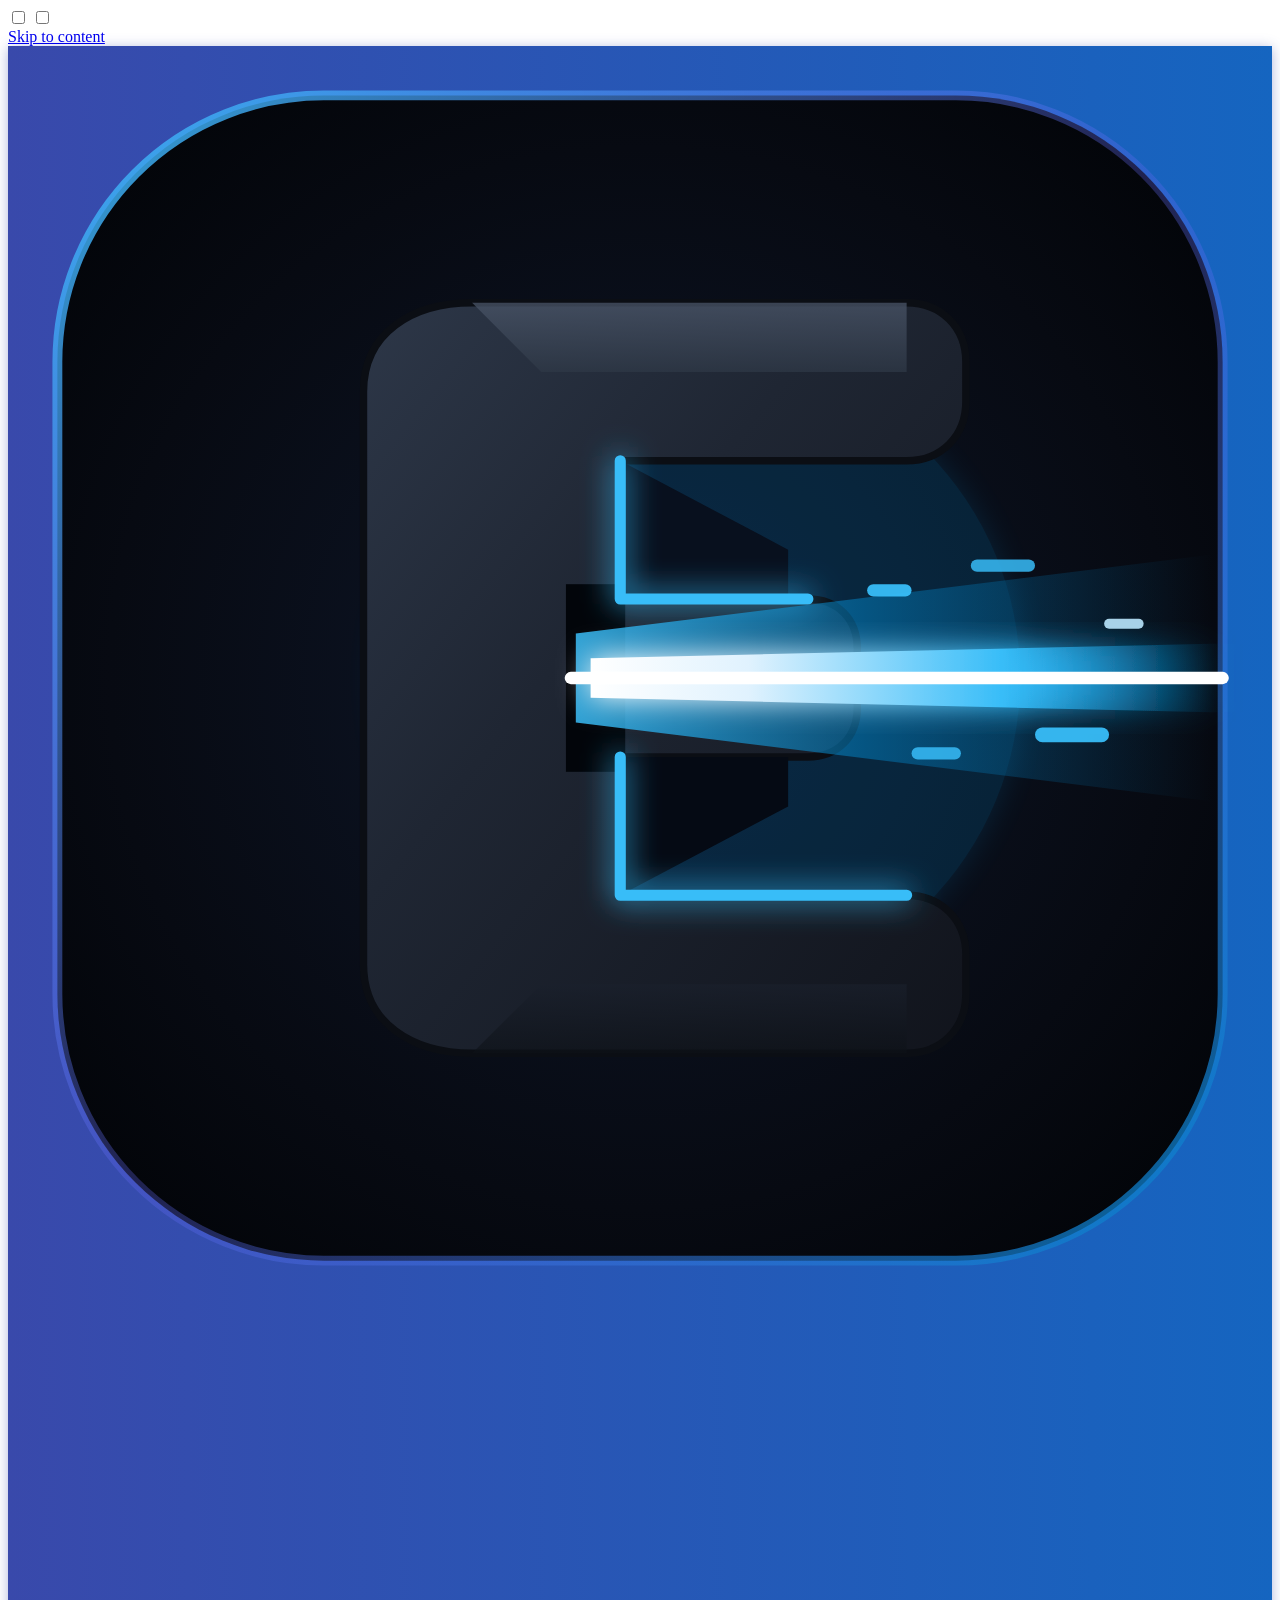
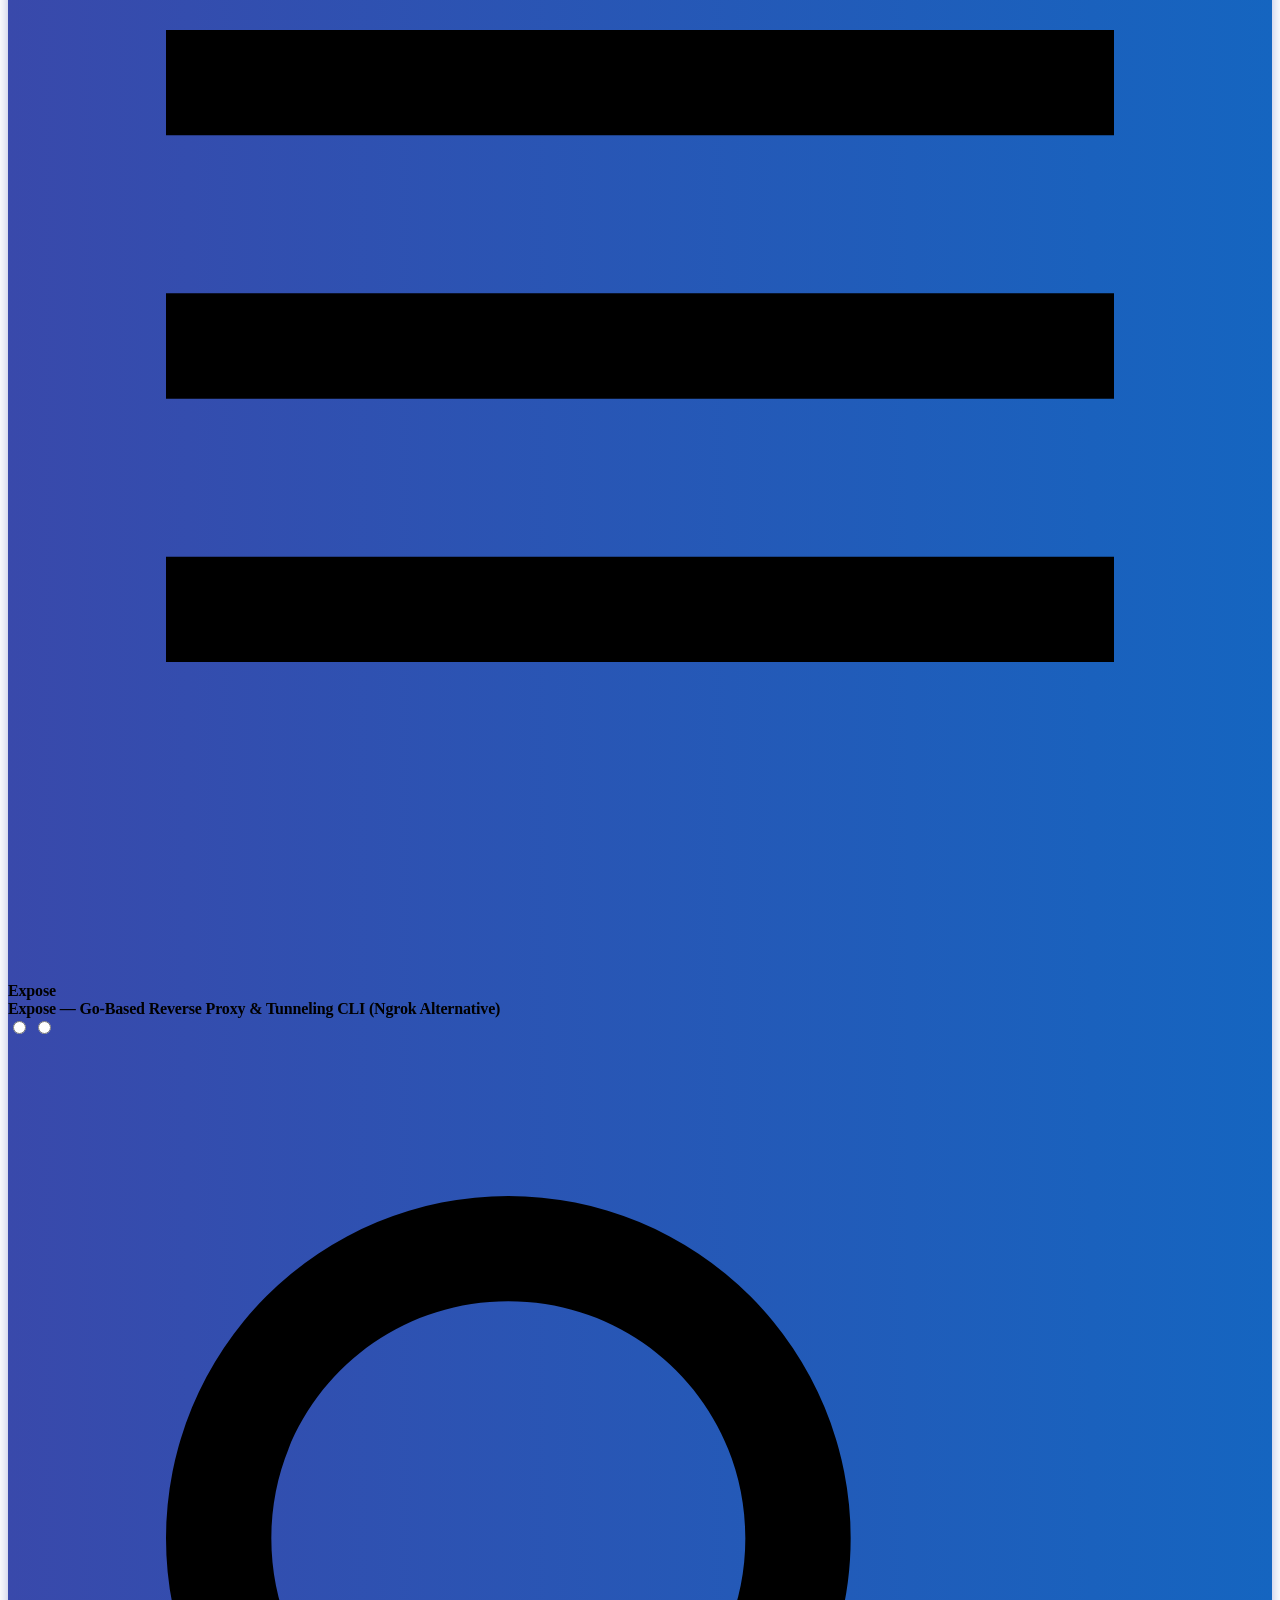
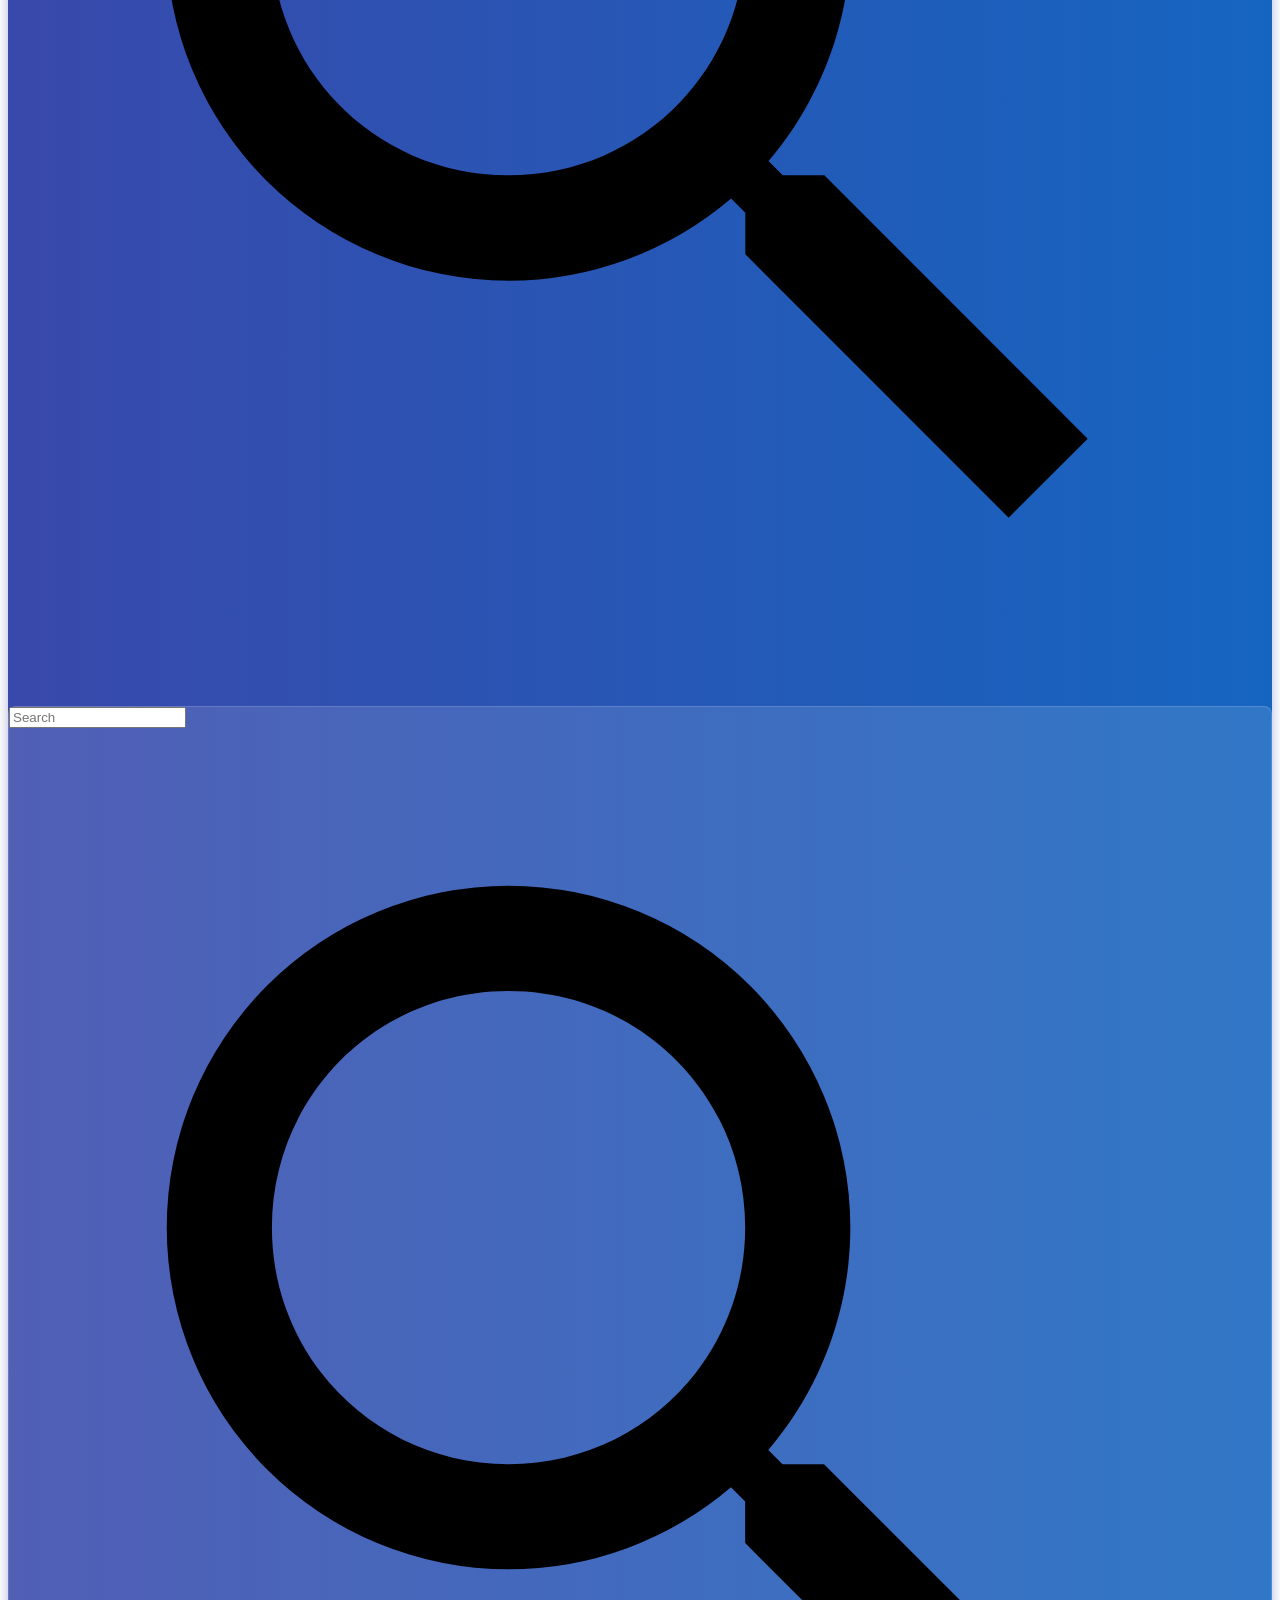
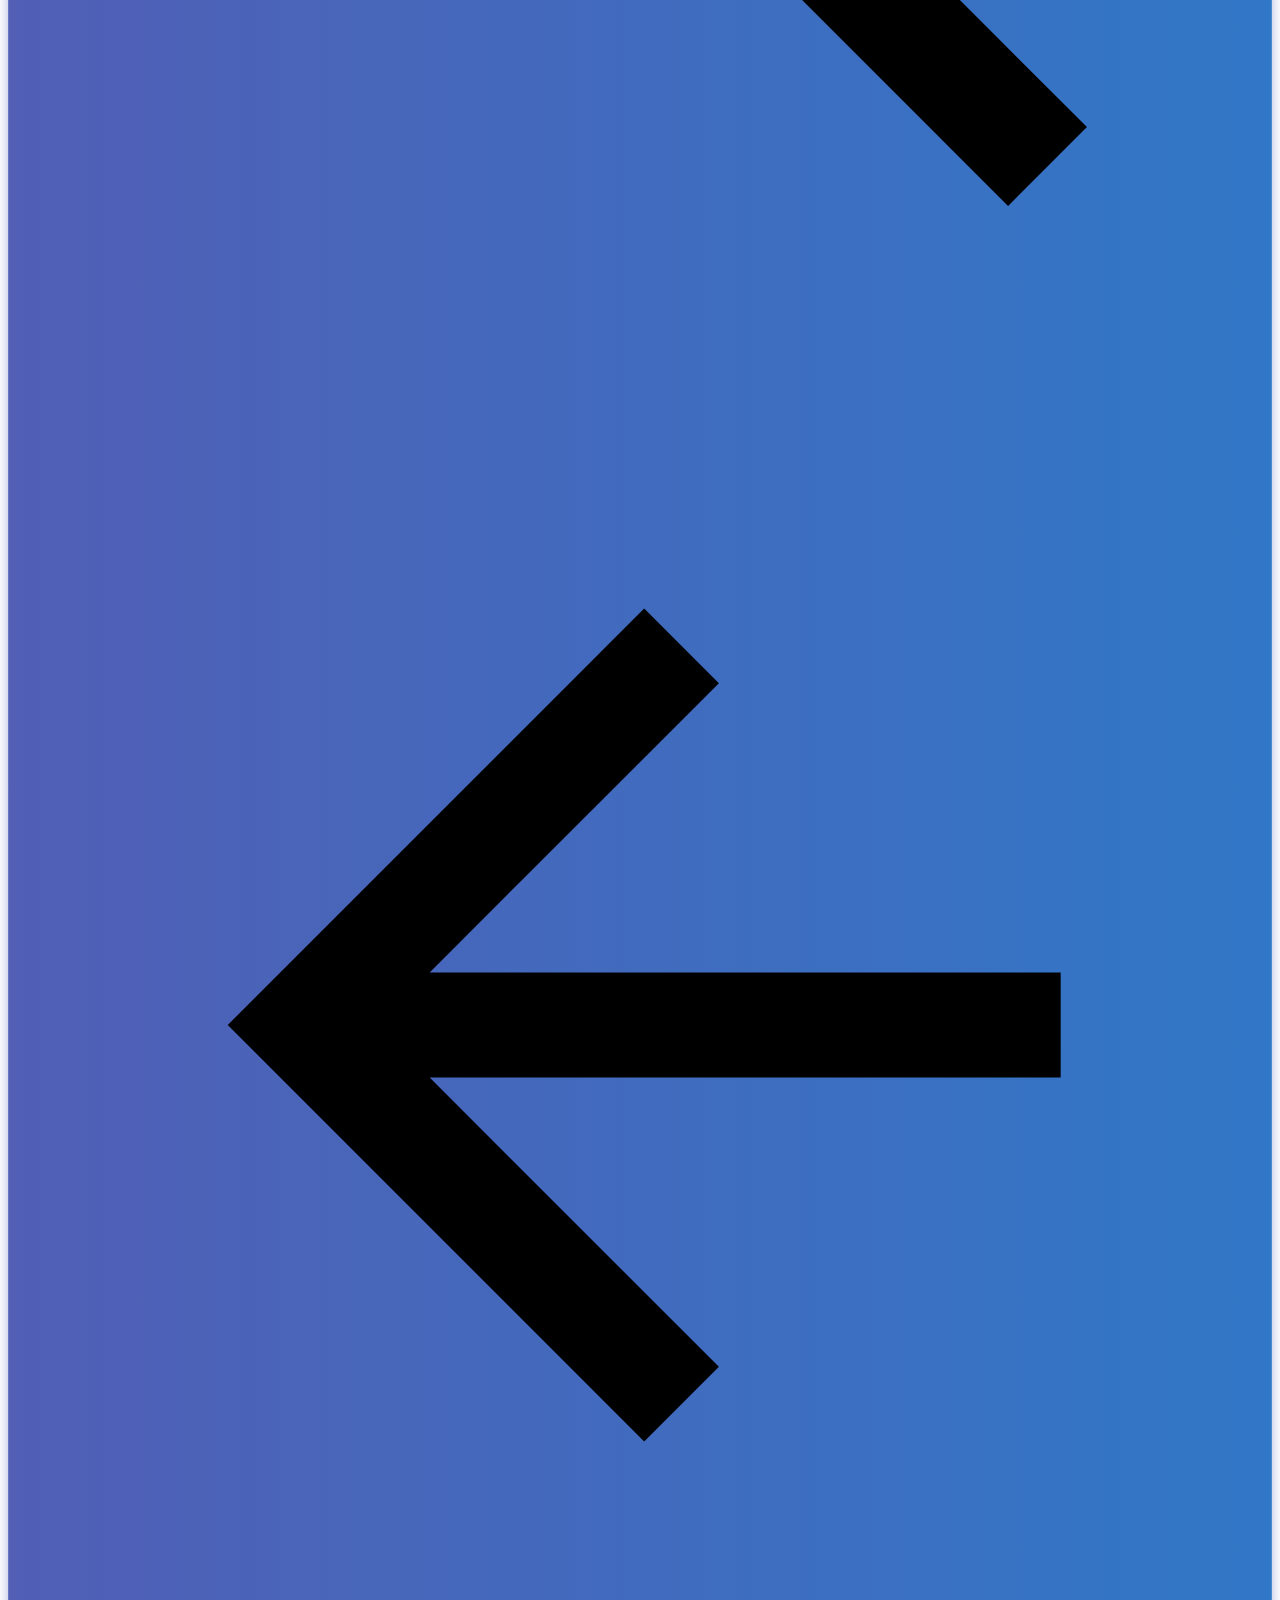
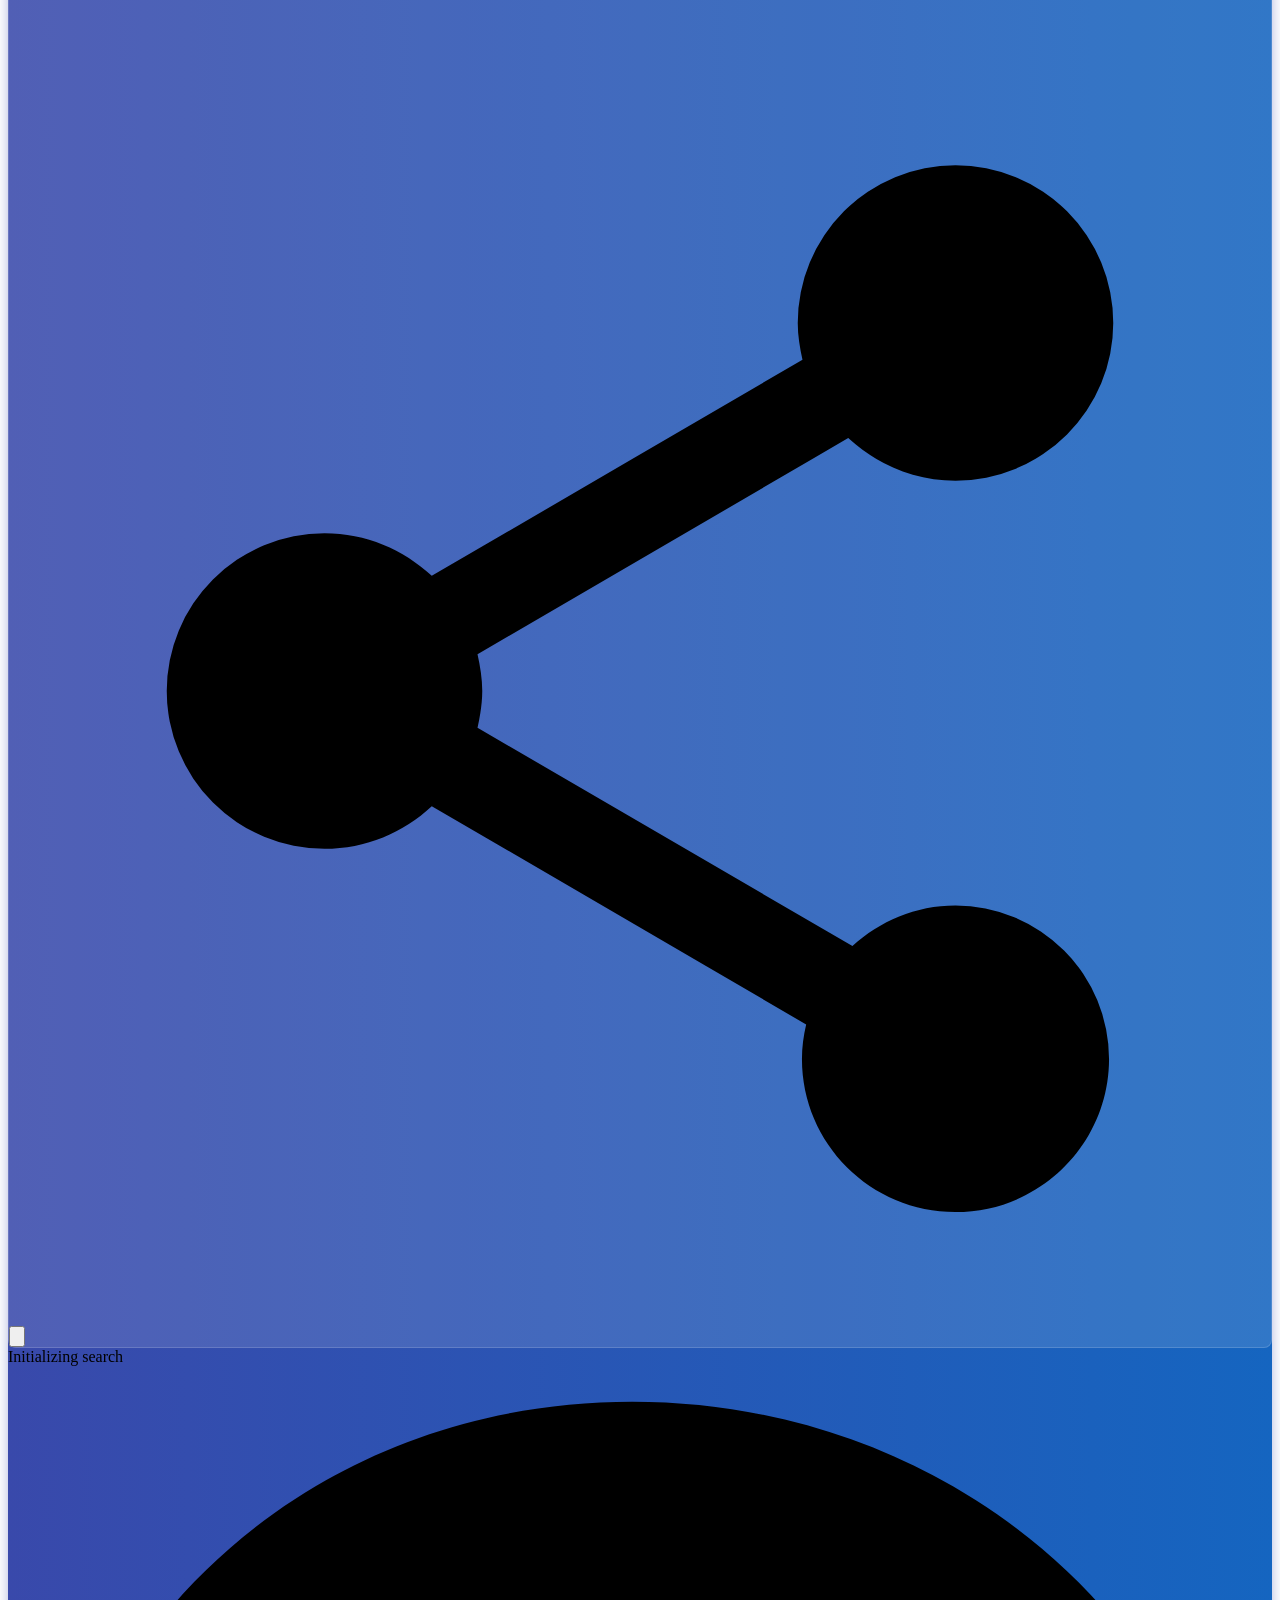
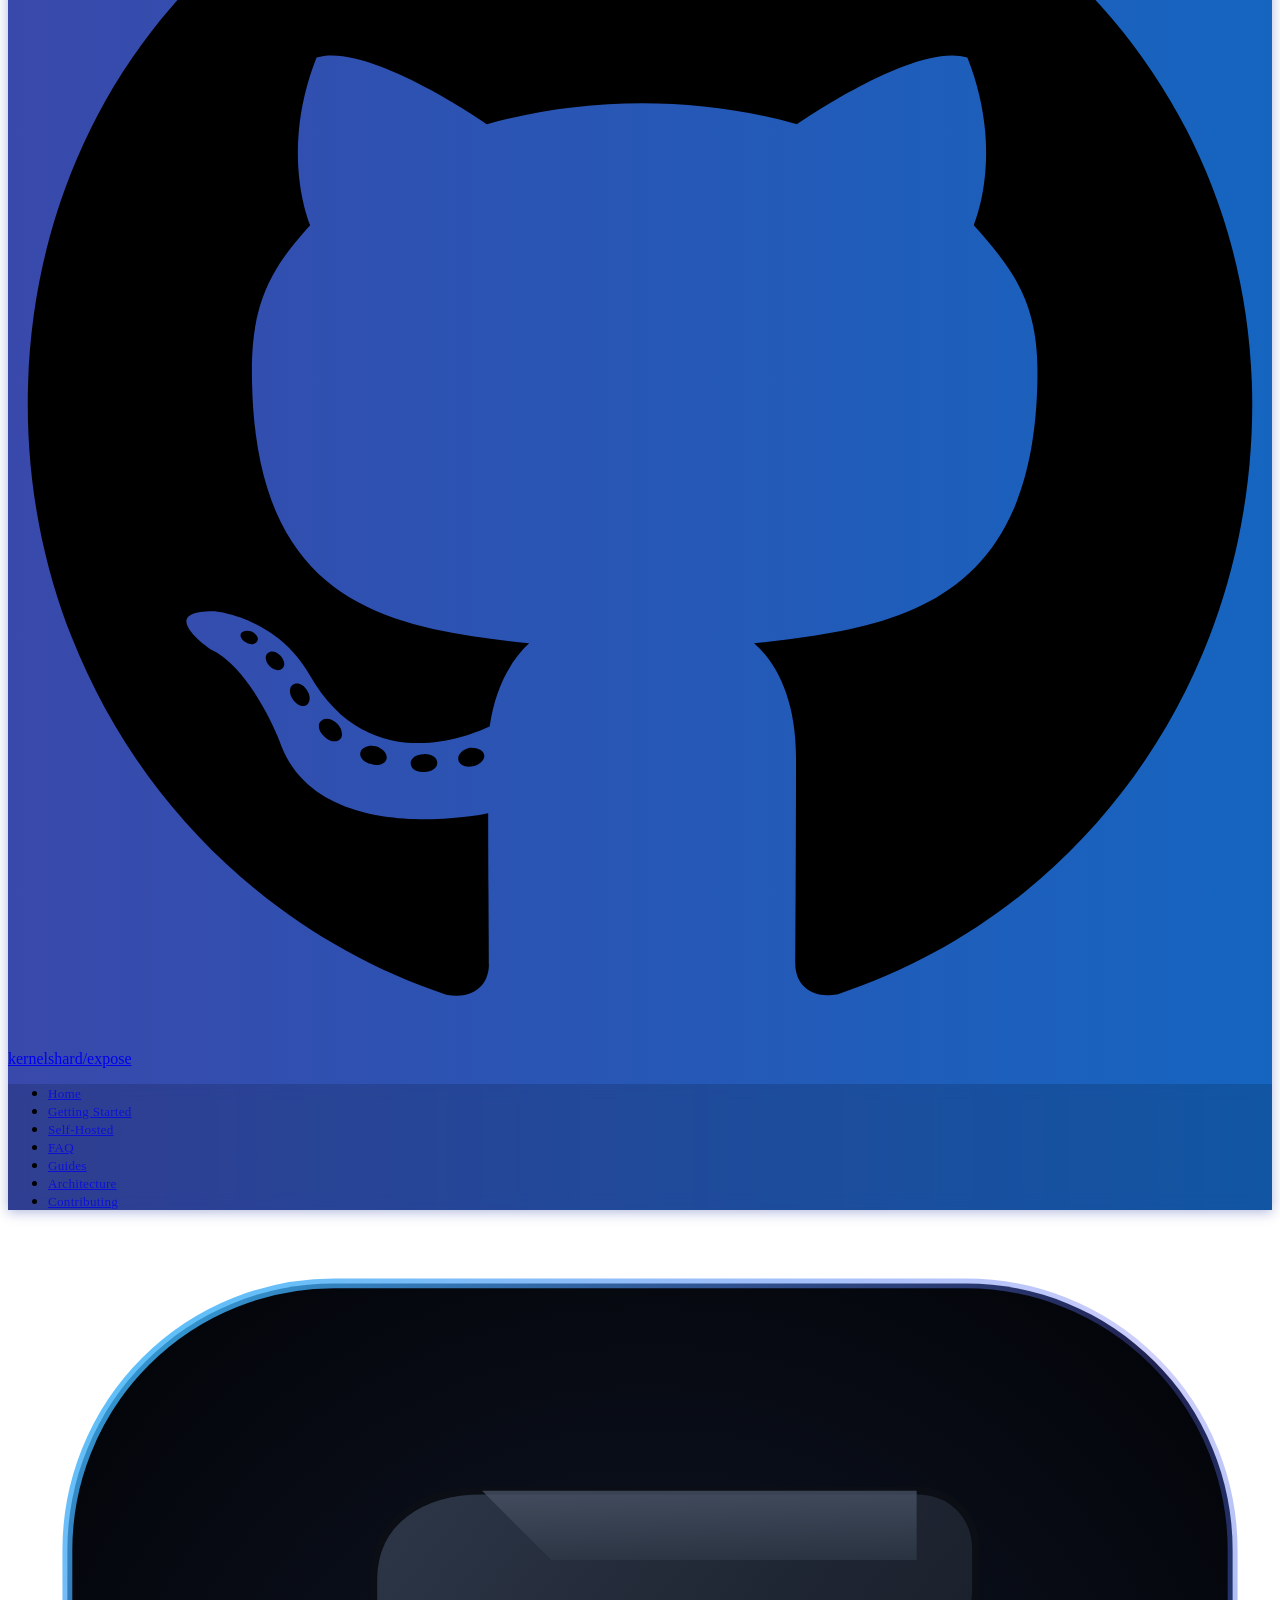
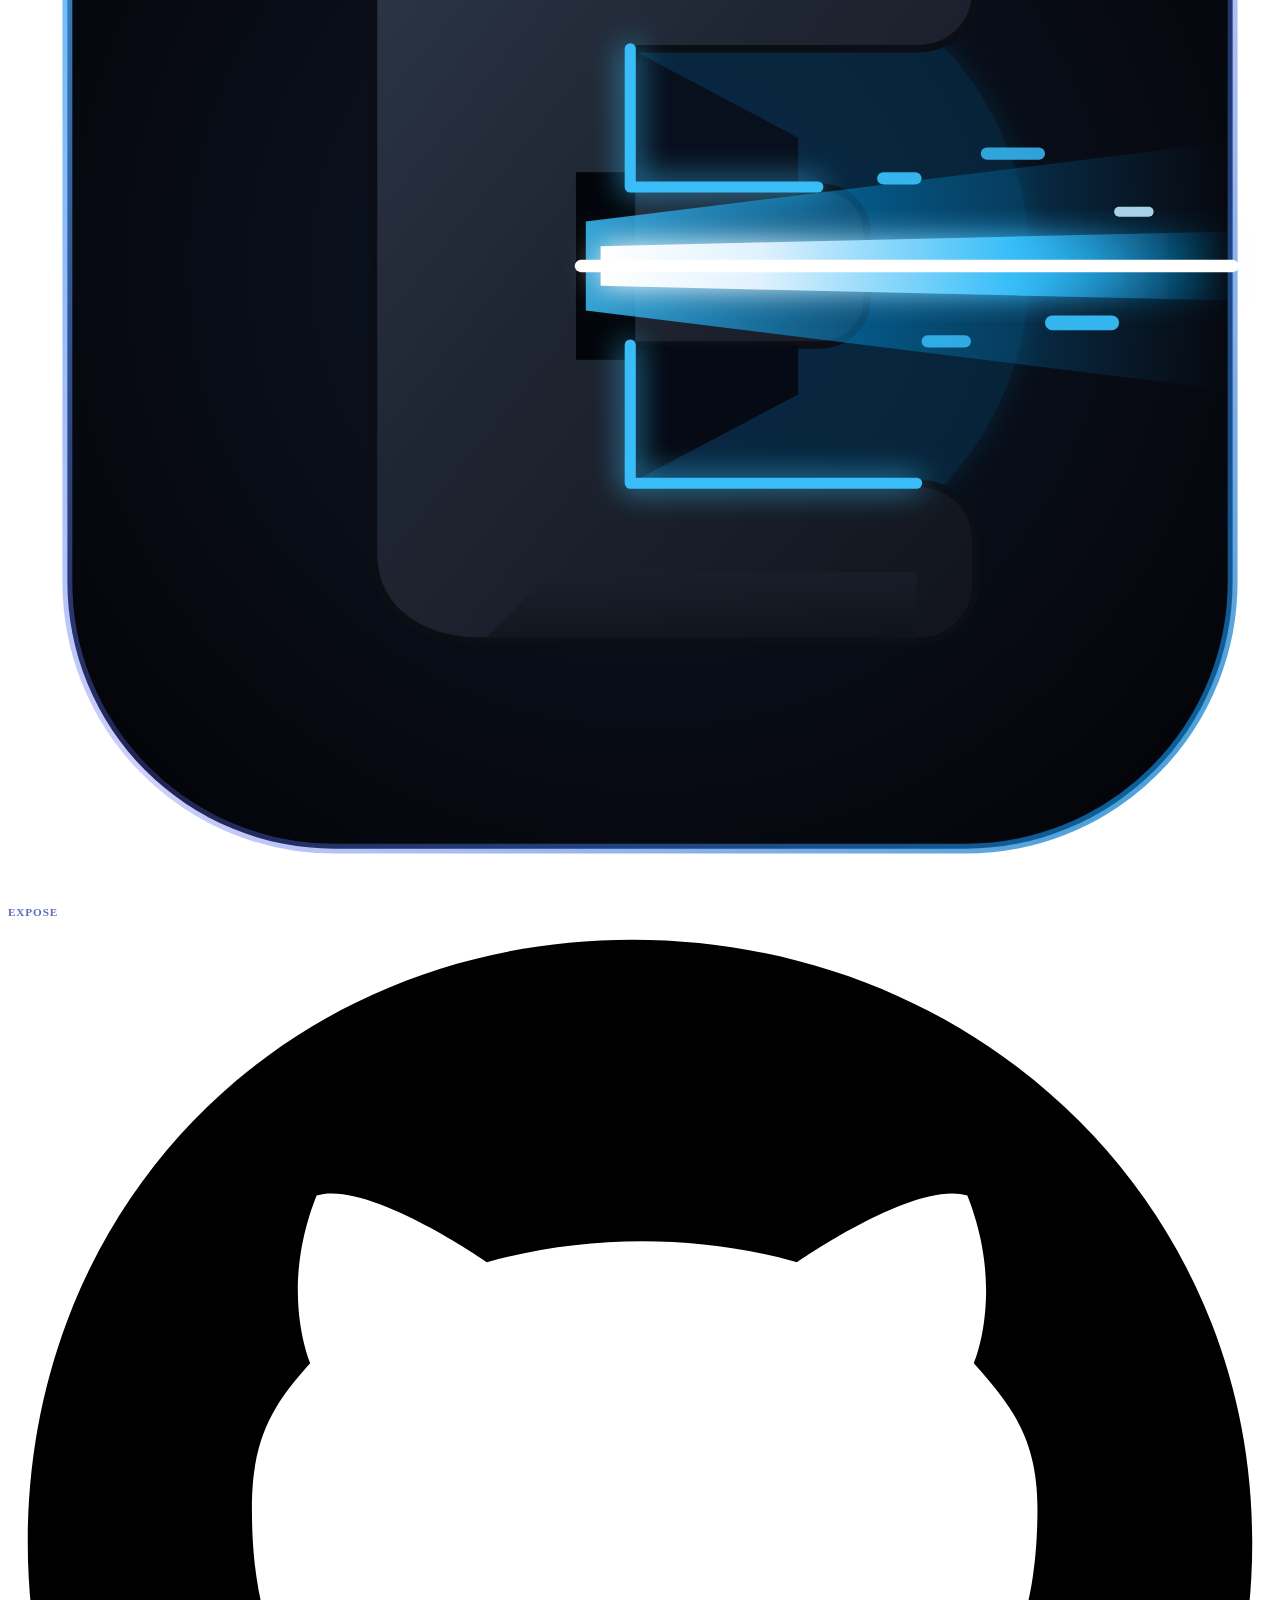
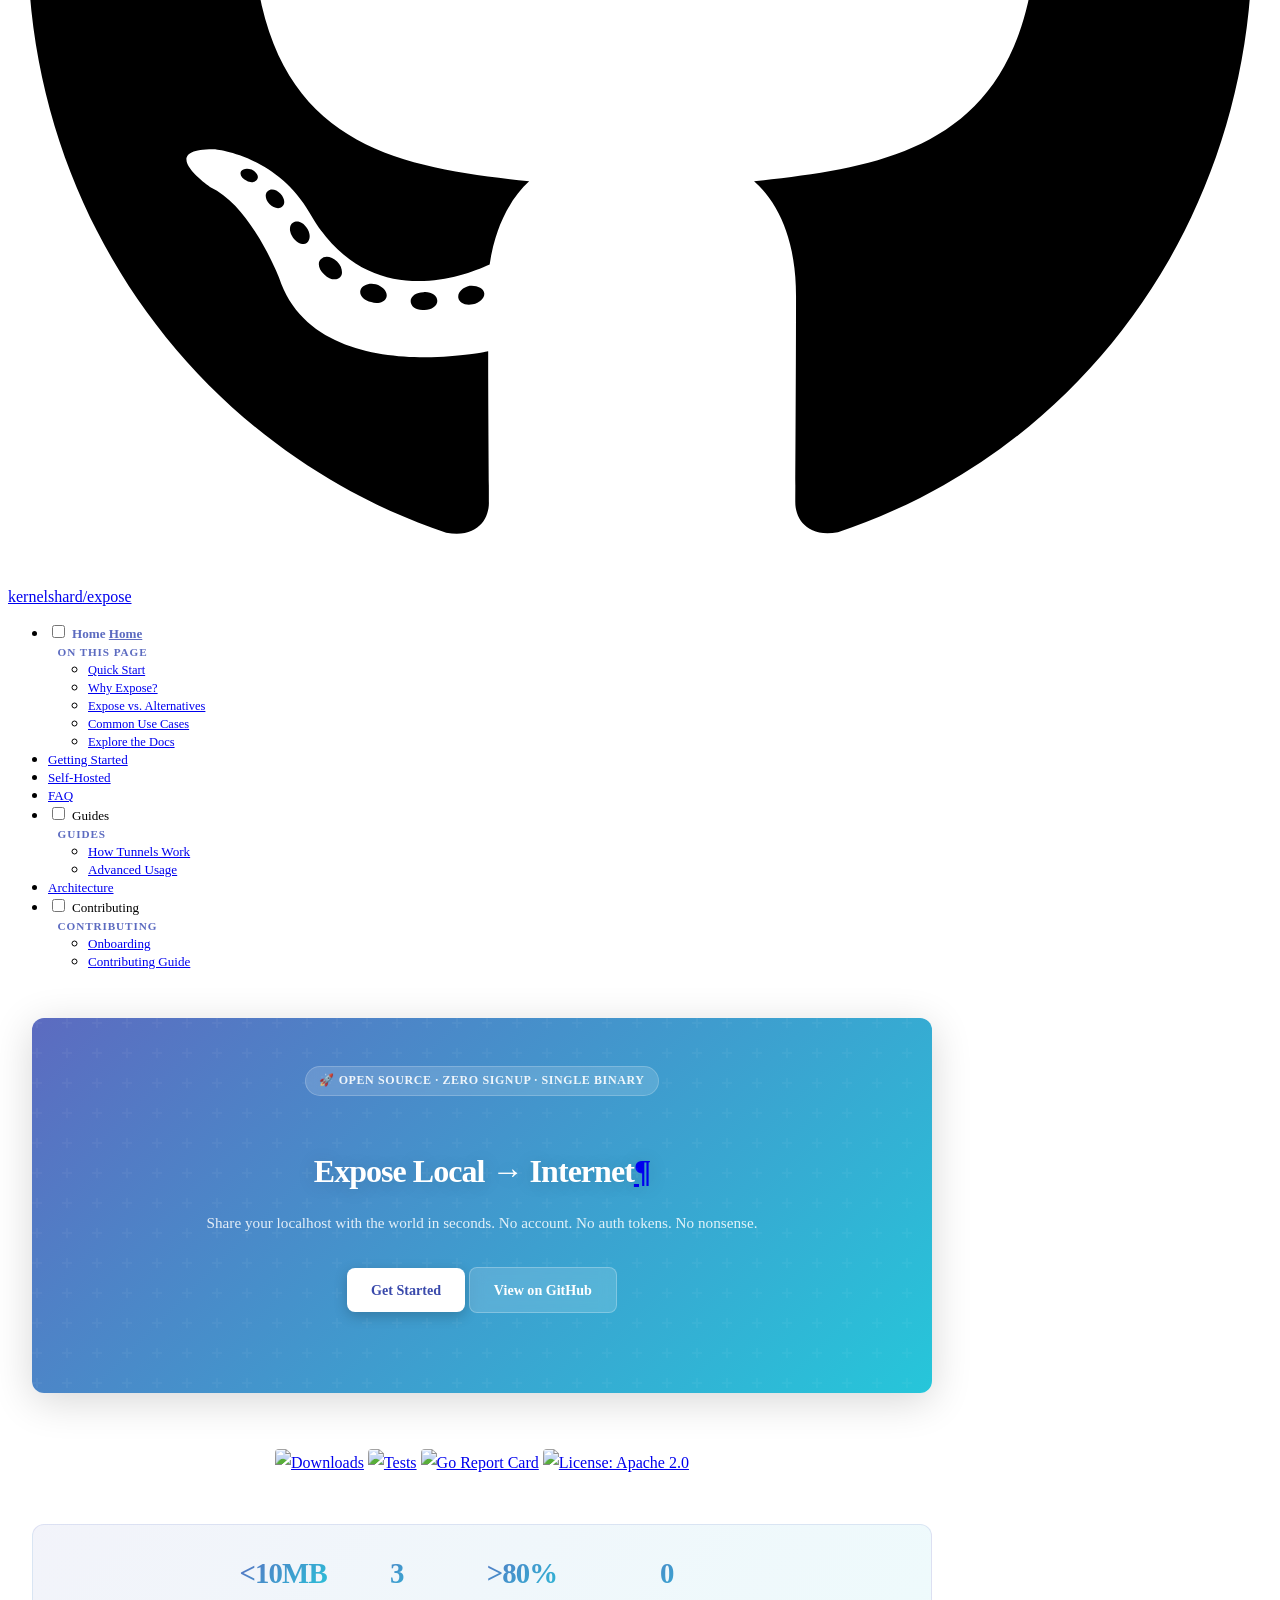
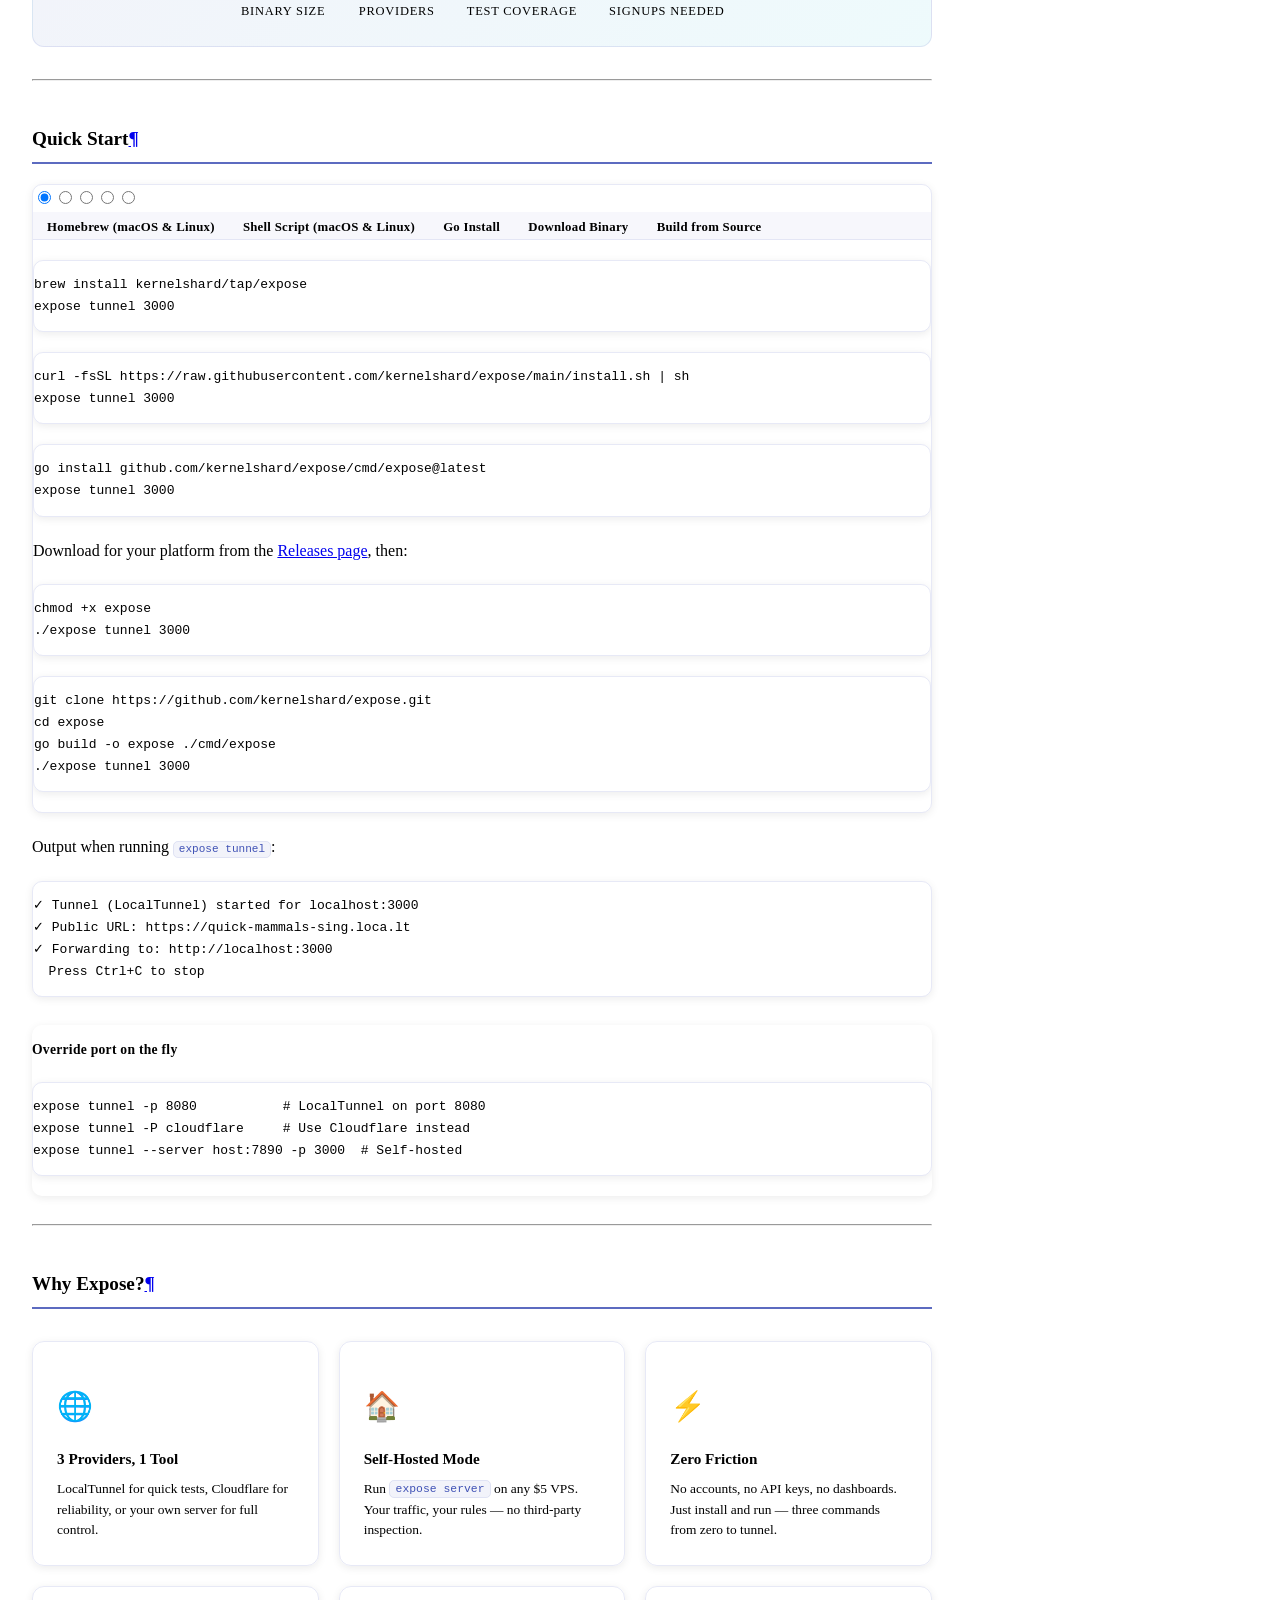
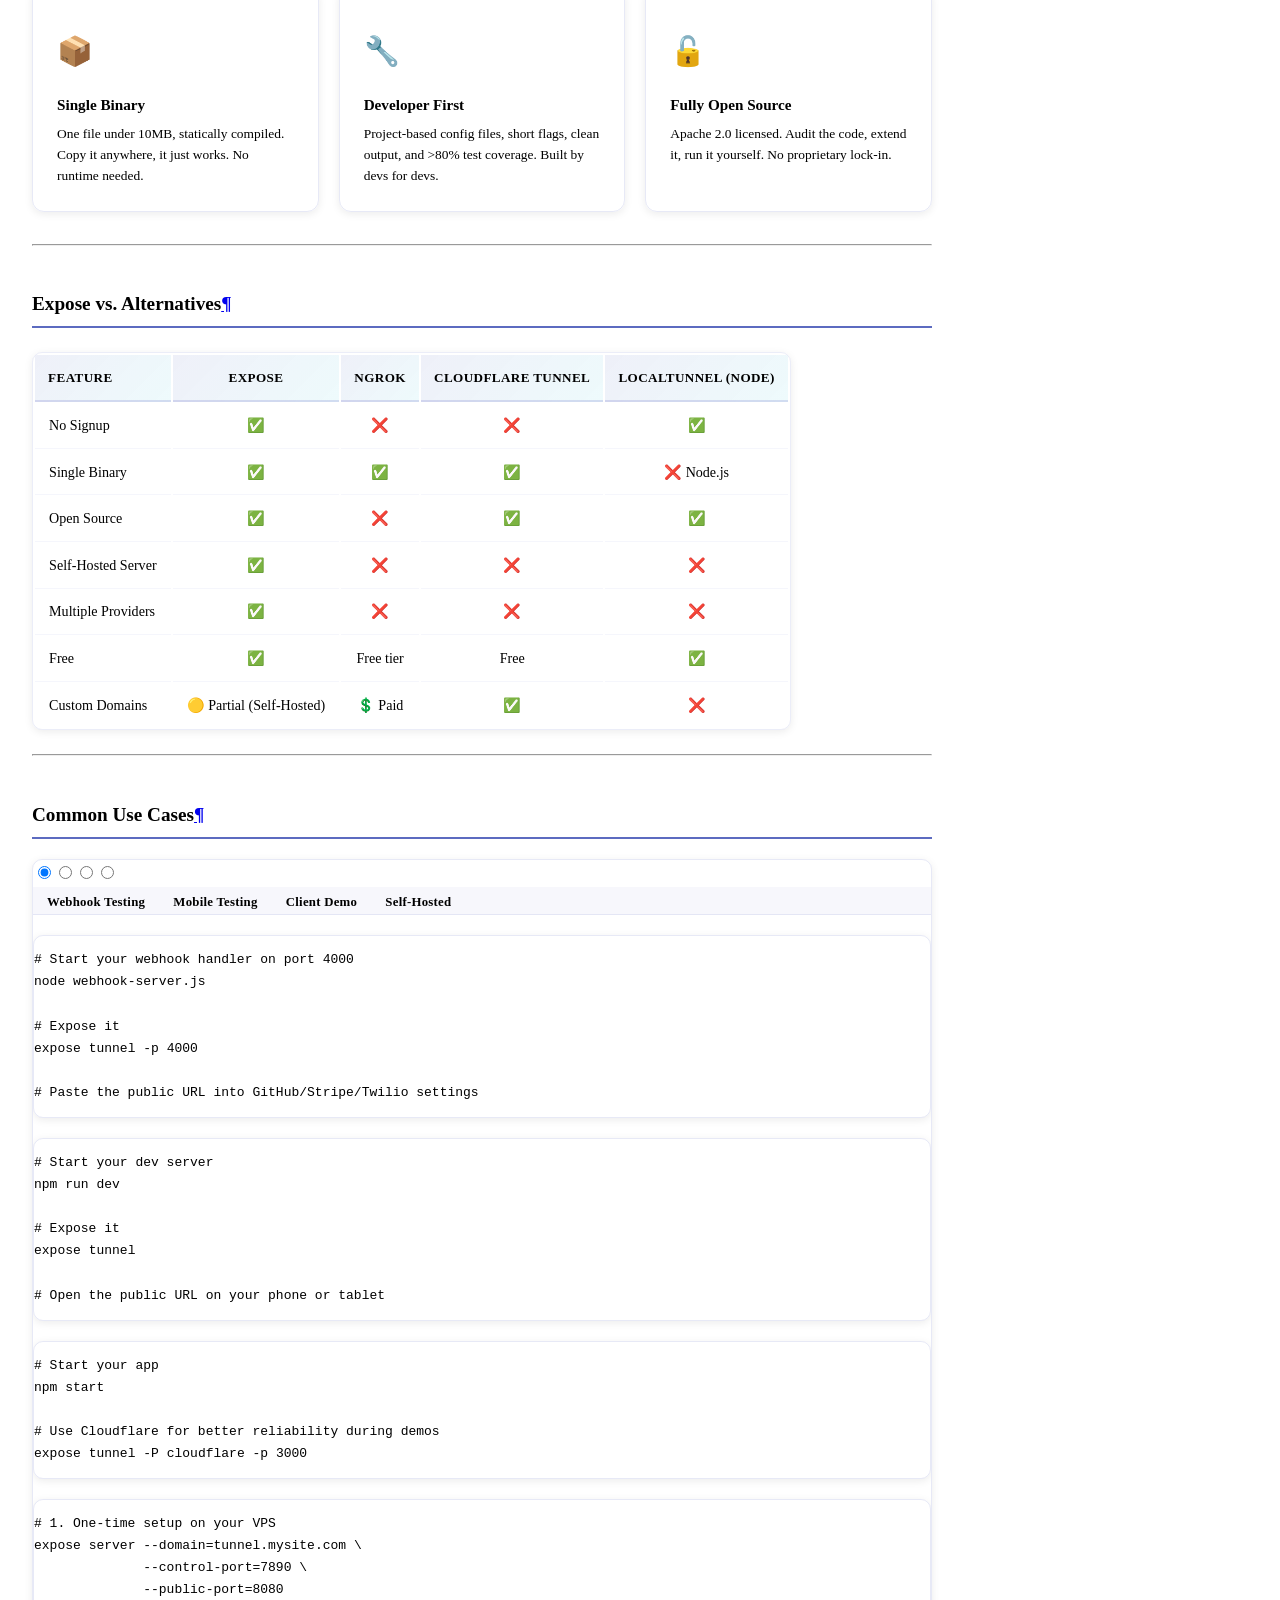
==== index.html @ 83a6ec1a "Deployed d5decb7 with MkDocs version: 1.6.1" ====
<!doctype html>
<html lang="en" class="no-js">
  <head>
    
      <meta charset="utf-8">
      <meta name="viewport" content="width=device-width,initial-scale=1">
      
        <meta name="description" content="The open-source, single-binary Go (Golang) alternative to ngrok. Expose local ports via LocalTunnel, Cloudflare, or a self-hosted server — zero signup, no rate limits.">
      
      
        <meta name="author" content="kernelshard">
      
      
        <link rel="canonical" href="https://kernelshard.github.io/expose/index.html">
      
      
      
        <link rel="next" href="GETTING_STARTED.html">
      
      
        
      
      
      <link rel="icon" href="assets/images/favicon.png">
      <meta name="generator" content="mkdocs-1.6.1, mkdocs-material-9.7.7">
    
    
      
        <title>Expose — Go-Based Reverse Proxy & Tunneling CLI (Ngrok Alternative) - Expose</title>
      
    
    
      <link rel="stylesheet" href="assets/stylesheets/main.ec1eaa64.min.css">
      
        
        <link rel="stylesheet" href="assets/stylesheets/palette.ab4e12ef.min.css">
      
      


    
    
      
    
    
      
        
        
        <link rel="preconnect" href="https://fonts.gstatic.com" crossorigin>
        <link rel="stylesheet" href="https://fonts.googleapis.com/css?family=Inter:300,300i,400,400i,700,700i%7CJetBrains+Mono:400,400i,700,700i&display=fallback">
        <style>:root{--md-text-font:"Inter";--md-code-font:"JetBrains Mono"}</style>
      
    
    
      <link rel="stylesheet" href="stylesheets/custom.css">
    
    <script>__md_scope=new URL(".",location),__md_hash=e=>[...e].reduce(((e,_)=>(e<<5)-e+_.charCodeAt(0)),0),__md_get=(e,_=localStorage,t=__md_scope)=>JSON.parse(_.getItem(t.pathname+"."+e)),__md_set=(e,_,t=localStorage,a=__md_scope)=>{try{t.setItem(a.pathname+"."+e,JSON.stringify(_))}catch(e){}}</script>
    
      

    
    
  <!-- Google Search Console Verification -->
  <meta name="google-site-verification" content="svWmlb_sRs-5fFOw_f78x7ZrqtLPOv7zfHEW4vqskrg" />

  <!-- Open Graph / Facebook / Discord -->
  <meta property="og:type" content="website">
  <meta property="og:title" content="Home — Expose">
  <meta property="og:description" content="The open-source, single-binary Go (Golang) alternative to ngrok. Expose local ports via LocalTunnel, Cloudflare, or a self-hosted server — zero signup, no rate limits.">
  <meta property="og:image" content="https://kernelshard.github.io/expose/social-preview.png">
  <meta property="og:url" content="https://kernelshard.github.io/expose/index.html">

  <!-- Twitter / X -->
  <meta name="twitter:card" content="summary_large_image">
  <meta name="twitter:title" content="Home — Expose">
  <meta name="twitter:description" content="The open-source, single-binary Go (Golang) alternative to ngrok. Expose local ports via LocalTunnel, Cloudflare, or a self-hosted server — zero signup, no rate limits.">
  <meta name="twitter:image" content="https://kernelshard.github.io/expose/social-preview.png">

  <!-- Machine-Readable LLM Documentation -->
  <link rel="alternate" type="text/plain" href="https://kernelshard.github.io/expose/llms.txt" title="LLM Documentation (Index)">
  <link rel="alternate" type="text/plain" href="https://kernelshard.github.io/expose/llms-full.txt" title="LLM Documentation (Full)">

  <!-- JSON-LD Structured Data for Software Application -->
  <script type="application/ld+json">
  {
    "@context": "https://schema.org",
    "@type": "SoftwareApplication",
    "name": "Expose",
    "applicationCategory": "DeveloperApplication",
    "operatingSystem": "macOS, Linux, Windows",
    "programmingLanguage": "Go",
    "softwareVersion": "0.5.2",
    "description": "The open-source, single-binary Go (Golang) alternative to ngrok. Expose local ports via LocalTunnel, Cloudflare, or a self-hosted server with zero signup.",
    "url": "https://kernelshard.github.io/expose/",
    "downloadUrl": "https://github.com/kernelshard/expose/releases",
    "license": "https://www.apache.org/licenses/LICENSE-2.0",
    "author": {
      "@type": "Person",
      "name": "Samiul Sk",
      "url": "https://github.com/kernelshard"
    },
    "offers": {
      "@type": "Offer",
      "price": "0",
      "priceCurrency": "USD"
    }
  }
  </script>

  

  </head>
  
  
    
    
      
    
    
    
    
    <body dir="ltr" data-md-color-scheme="default" data-md-color-primary="custom" data-md-color-accent="custom">
  
    
    <input class="md-toggle" data-md-toggle="drawer" type="checkbox" id="__drawer" autocomplete="off">
    <input class="md-toggle" data-md-toggle="search" type="checkbox" id="__search" autocomplete="off">
    <label class="md-overlay" for="__drawer"></label>
    <div data-md-component="skip">
      
        
        <a href="#expose-local-internet" class="md-skip">
          Skip to content
        </a>
      
    </div>
    <div data-md-component="announce">
      
    </div>
    
    
      

  

<header class="md-header md-header--shadow md-header--lifted" data-md-component="header">
  <nav class="md-header__inner md-grid" aria-label="Header">
    <a href="index.html" title="Expose" class="md-header__button md-logo" aria-label="Expose" data-md-component="logo">
      
  <img src="assets/images/logo.svg" alt="logo">

    </a>
    <label class="md-header__button md-icon" for="__drawer">
      
      <svg xmlns="http://www.w3.org/2000/svg" viewBox="0 0 24 24"><path d="M3 6h18v2H3zm0 5h18v2H3zm0 5h18v2H3z"/></svg>
    </label>
    <div class="md-header__title" data-md-component="header-title">
      <div class="md-header__ellipsis">
        <div class="md-header__topic">
          <span class="md-ellipsis">
            Expose
          </span>
        </div>
        <div class="md-header__topic" data-md-component="header-topic">
          <span class="md-ellipsis">
            
              Expose — Go-Based Reverse Proxy & Tunneling CLI (Ngrok Alternative)
            
          </span>
        </div>
      </div>
    </div>
    
      
        <form class="md-header__option" data-md-component="palette">
  
    
    
    
    <input class="md-option" data-md-color-media="(prefers-color-scheme: light)" data-md-color-scheme="default" data-md-color-primary="custom" data-md-color-accent="custom"  aria-label="Switch to dark mode"  type="radio" name="__palette" id="__palette_0">
    
      <label class="md-header__button md-icon" title="Switch to dark mode" for="__palette_1" hidden>
        <svg xmlns="http://www.w3.org/2000/svg" viewBox="0 0 24 24"><path d="m17.75 4.09-2.53 1.94.91 3.06-2.63-1.81-2.63 1.81.91-3.06-2.53-1.94L12.44 4l1.06-3 1.06 3zm3.5 6.91-1.64 1.25.59 1.98-1.7-1.17-1.7 1.17.59-1.98L15.75 11l2.06-.05L18.5 9l.69 1.95zm-2.28 4.95c.83-.08 1.72 1.1 1.19 1.85-.32.45-.66.87-1.08 1.27C15.17 23 8.84 23 4.94 19.07c-3.91-3.9-3.91-10.24 0-14.14.4-.4.82-.76 1.27-1.08.75-.53 1.93.36 1.85 1.19-.27 2.86.69 5.83 2.89 8.02a9.96 9.96 0 0 0 8.02 2.89m-1.64 2.02a12.08 12.08 0 0 1-7.8-3.47c-2.17-2.19-3.33-5-3.49-7.82-2.81 3.14-2.7 7.96.31 10.98 3.02 3.01 7.84 3.12 10.98.31"/></svg>
      </label>
    
  
    
    
    
    <input class="md-option" data-md-color-media="(prefers-color-scheme: dark)" data-md-color-scheme="slate" data-md-color-primary="custom" data-md-color-accent="custom"  aria-label="Switch to light mode"  type="radio" name="__palette" id="__palette_1">
    
      <label class="md-header__button md-icon" title="Switch to light mode" for="__palette_0" hidden>
        <svg xmlns="http://www.w3.org/2000/svg" viewBox="0 0 24 24"><path d="M12 7a5 5 0 0 1 5 5 5 5 0 0 1-5 5 5 5 0 0 1-5-5 5 5 0 0 1 5-5m0 2a3 3 0 0 0-3 3 3 3 0 0 0 3 3 3 3 0 0 0 3-3 3 3 0 0 0-3-3m0-7 2.39 3.42C13.65 5.15 12.84 5 12 5s-1.65.15-2.39.42zM3.34 7l4.16-.35A7.2 7.2 0 0 0 5.94 8.5c-.44.74-.69 1.5-.83 2.29zm.02 10 1.76-3.77a7.131 7.131 0 0 0 2.38 4.14zM20.65 7l-1.77 3.79a7.02 7.02 0 0 0-2.38-4.15zm-.01 10-4.14.36c.59-.51 1.12-1.14 1.54-1.86.42-.73.69-1.5.83-2.29zM12 22l-2.41-3.44c.74.27 1.55.44 2.41.44.82 0 1.63-.17 2.37-.44z"/></svg>
      </label>
    
  
</form>
      
    
    
      <script>var palette=__md_get("__palette");if(palette&&palette.color){if("(prefers-color-scheme)"===palette.color.media){var media=matchMedia("(prefers-color-scheme: light)"),input=document.querySelector(media.matches?"[data-md-color-media='(prefers-color-scheme: light)']":"[data-md-color-media='(prefers-color-scheme: dark)']");palette.color.media=input.getAttribute("data-md-color-media"),palette.color.scheme=input.getAttribute("data-md-color-scheme"),palette.color.primary=input.getAttribute("data-md-color-primary"),palette.color.accent=input.getAttribute("data-md-color-accent")}for(var[key,value]of Object.entries(palette.color))document.body.setAttribute("data-md-color-"+key,value)}</script>
    
    
    
      
      
        <label class="md-header__button md-icon" for="__search">
          
          <svg xmlns="http://www.w3.org/2000/svg" viewBox="0 0 24 24"><path d="M9.5 3A6.5 6.5 0 0 1 16 9.5c0 1.61-.59 3.09-1.56 4.23l.27.27h.79l5 5-1.5 1.5-5-5v-.79l-.27-.27A6.52 6.52 0 0 1 9.5 16 6.5 6.5 0 0 1 3 9.5 6.5 6.5 0 0 1 9.5 3m0 2C7 5 5 7 5 9.5S7 14 9.5 14 14 12 14 9.5 12 5 9.5 5"/></svg>
        </label>
        <div class="md-search" data-md-component="search" role="dialog">
  <label class="md-search__overlay" for="__search"></label>
  <div class="md-search__inner" role="search">
    <form class="md-search__form" name="search">
      <input type="text" class="md-search__input" name="query" aria-label="Search" placeholder="Search" autocapitalize="off" autocorrect="off" autocomplete="off" spellcheck="false" data-md-component="search-query" required>
      <label class="md-search__icon md-icon" for="__search">
        
        <svg xmlns="http://www.w3.org/2000/svg" viewBox="0 0 24 24"><path d="M9.5 3A6.5 6.5 0 0 1 16 9.5c0 1.61-.59 3.09-1.56 4.23l.27.27h.79l5 5-1.5 1.5-5-5v-.79l-.27-.27A6.52 6.52 0 0 1 9.5 16 6.5 6.5 0 0 1 3 9.5 6.5 6.5 0 0 1 9.5 3m0 2C7 5 5 7 5 9.5S7 14 9.5 14 14 12 14 9.5 12 5 9.5 5"/></svg>
        
        <svg xmlns="http://www.w3.org/2000/svg" viewBox="0 0 24 24"><path d="M20 11v2H8l5.5 5.5-1.42 1.42L4.16 12l7.92-7.92L13.5 5.5 8 11z"/></svg>
      </label>
      <nav class="md-search__options" aria-label="Search">
        
          <a href="javascript:void(0)" class="md-search__icon md-icon" title="Share" aria-label="Share" data-clipboard data-clipboard-text="" data-md-component="search-share" tabindex="-1">
            
            <svg xmlns="http://www.w3.org/2000/svg" viewBox="0 0 24 24"><path d="M18 16.08c-.76 0-1.44.3-1.96.77L8.91 12.7c.05-.23.09-.46.09-.7s-.04-.47-.09-.7l7.05-4.11c.54.5 1.25.81 2.04.81a3 3 0 0 0 3-3 3 3 0 0 0-3-3 3 3 0 0 0-3 3c0 .24.04.47.09.7L8.04 9.81C7.5 9.31 6.79 9 6 9a3 3 0 0 0-3 3 3 3 0 0 0 3 3c.79 0 1.5-.31 2.04-.81l7.12 4.15c-.05.21-.08.43-.08.66 0 1.61 1.31 2.91 2.92 2.91s2.92-1.3 2.92-2.91A2.92 2.92 0 0 0 18 16.08"/></svg>
          </a>
        
        <button type="reset" class="md-search__icon md-icon" title="Clear" aria-label="Clear" tabindex="-1">
          
          <svg xmlns="http://www.w3.org/2000/svg" viewBox="0 0 24 24"><path d="M19 6.41 17.59 5 12 10.59 6.41 5 5 6.41 10.59 12 5 17.59 6.41 19 12 13.41 17.59 19 19 17.59 13.41 12z"/></svg>
        </button>
      </nav>
      
        <div class="md-search__suggest" data-md-component="search-suggest"></div>
      
    </form>
    <div class="md-search__output">
      <div class="md-search__scrollwrap" tabindex="0" data-md-scrollfix>
        <div class="md-search-result" data-md-component="search-result">
          <div class="md-search-result__meta">
            Initializing search
          </div>
          <ol class="md-search-result__list" role="presentation"></ol>
        </div>
      </div>
    </div>
  </div>
</div>
      
    
    
      <div class="md-header__source">
        <a href="https://github.com/kernelshard/expose" title="Go to repository" class="md-source" data-md-component="source">
  <div class="md-source__icon md-icon">
    
    <svg xmlns="http://www.w3.org/2000/svg" viewBox="0 0 512 512"><!--! Font Awesome Free 7.1.0 by @fontawesome - https://fontawesome.com License - https://fontawesome.com/license/free (Icons: CC BY 4.0, Fonts: SIL OFL 1.1, Code: MIT License) Copyright 2025 Fonticons, Inc.--><path d="M173.9 397.4c0 2-2.3 3.6-5.2 3.6-3.3.3-5.6-1.3-5.6-3.6 0-2 2.3-3.6 5.2-3.6 3-.3 5.6 1.3 5.6 3.6m-31.1-4.5c-.7 2 1.3 4.3 4.3 4.9 2.6 1 5.6 0 6.2-2s-1.3-4.3-4.3-5.2c-2.6-.7-5.5.3-6.2 2.3m44.2-1.7c-2.9.7-4.9 2.6-4.6 4.9.3 2 2.9 3.3 5.9 2.6 2.9-.7 4.9-2.6 4.6-4.6-.3-1.9-3-3.2-5.9-2.9M252.8 8C114.1 8 8 113.3 8 252c0 110.9 69.8 205.8 169.5 239.2 12.8 2.3 17.3-5.6 17.3-12.1 0-6.2-.3-40.4-.3-61.4 0 0-70 15-84.7-29.8 0 0-11.4-29.1-27.8-36.6 0 0-22.9-15.7 1.6-15.4 0 0 24.9 2 38.6 25.8 21.9 38.6 58.6 27.5 72.9 20.9 2.3-16 8.8-27.1 16-33.7-55.9-6.2-112.3-14.3-112.3-110.5 0-27.5 7.6-41.3 23.6-58.9-2.6-6.5-11.1-33.3 2.6-67.9 20.9-6.5 69 27 69 27 20-5.6 41.5-8.5 62.8-8.5s42.8 2.9 62.8 8.5c0 0 48.1-33.6 69-27 13.7 34.7 5.2 61.4 2.6 67.9 16 17.7 25.8 31.5 25.8 58.9 0 96.5-58.9 104.2-114.8 110.5 9.2 7.9 17 22.9 17 46.4 0 33.7-.3 75.4-.3 83.6 0 6.5 4.6 14.4 17.3 12.1C436.2 457.8 504 362.9 504 252 504 113.3 391.5 8 252.8 8M105.2 352.9c-1.3 1-1 3.3.7 5.2 1.6 1.6 3.9 2.3 5.2 1 1.3-1 1-3.3-.7-5.2-1.6-1.6-3.9-2.3-5.2-1m-10.8-8.1c-.7 1.3.3 2.9 2.3 3.9 1.6 1 3.6.7 4.3-.7.7-1.3-.3-2.9-2.3-3.9-2-.6-3.6-.3-4.3.7m32.4 35.6c-1.6 1.3-1 4.3 1.3 6.2 2.3 2.3 5.2 2.6 6.5 1 1.3-1.3.7-4.3-1.3-6.2-2.2-2.3-5.2-2.6-6.5-1m-11.4-14.7c-1.6 1-1.6 3.6 0 5.9s4.3 3.3 5.6 2.3c1.6-1.3 1.6-3.9 0-6.2-1.4-2.3-4-3.3-5.6-2"/></svg>
  </div>
  <div class="md-source__repository">
    kernelshard/expose
  </div>
</a>
      </div>
    
  </nav>
  
    
      
<nav class="md-tabs" aria-label="Tabs" data-md-component="tabs">
  <div class="md-grid">
    <ul class="md-tabs__list">
      
        
  
  
  
    
  
  
    <li class="md-tabs__item md-tabs__item--active">
      <a href="index.html" class="md-tabs__link">
        
  
  
    
  
  Home

      </a>
    </li>
  

      
        
  
  
  
  
    <li class="md-tabs__item">
      <a href="GETTING_STARTED.html" class="md-tabs__link">
        
  
  
    
  
  Getting Started

      </a>
    </li>
  

      
        
  
  
  
  
    <li class="md-tabs__item">
      <a href="SELF_HOSTED.html" class="md-tabs__link">
        
  
  
    
  
  Self-Hosted

      </a>
    </li>
  

      
        
  
  
  
  
    <li class="md-tabs__item">
      <a href="FAQ.html" class="md-tabs__link">
        
  
  
    
  
  FAQ

      </a>
    </li>
  

      
        
  
  
  
  
    
    
      <li class="md-tabs__item">
        <a href="TUTORIAL.html" class="md-tabs__link">
          
  
  
    
  
  Guides

        </a>
      </li>
    
  

      
        
  
  
  
  
    <li class="md-tabs__item">
      <a href="ARCHITECTURE.html" class="md-tabs__link">
        
  
  
    
  
  Architecture

      </a>
    </li>
  

      
        
  
  
  
  
    
    
      <li class="md-tabs__item">
        <a href="ONBOARDING.html" class="md-tabs__link">
          
  
  
    
  
  Contributing

        </a>
      </li>
    
  

      
    </ul>
  </div>
</nav>
    
  
</header>
    
    <div class="md-container" data-md-component="container">
      
      
        
      
      <main class="md-main" data-md-component="main">
        <div class="md-main__inner md-grid">
          
            
              
                
              
              <div class="md-sidebar md-sidebar--primary" data-md-component="sidebar" data-md-type="navigation" >
                <div class="md-sidebar__scrollwrap">
                  <div class="md-sidebar__inner">
                    


  


<nav class="md-nav md-nav--primary md-nav--lifted" aria-label="Navigation" data-md-level="0">
  <label class="md-nav__title" for="__drawer">
    <a href="index.html" title="Expose" class="md-nav__button md-logo" aria-label="Expose" data-md-component="logo">
      
  <img src="assets/images/logo.svg" alt="logo">

    </a>
    Expose
  </label>
  
    <div class="md-nav__source">
      <a href="https://github.com/kernelshard/expose" title="Go to repository" class="md-source" data-md-component="source">
  <div class="md-source__icon md-icon">
    
    <svg xmlns="http://www.w3.org/2000/svg" viewBox="0 0 512 512"><!--! Font Awesome Free 7.1.0 by @fontawesome - https://fontawesome.com License - https://fontawesome.com/license/free (Icons: CC BY 4.0, Fonts: SIL OFL 1.1, Code: MIT License) Copyright 2025 Fonticons, Inc.--><path d="M173.9 397.4c0 2-2.3 3.6-5.2 3.6-3.3.3-5.6-1.3-5.6-3.6 0-2 2.3-3.6 5.2-3.6 3-.3 5.6 1.3 5.6 3.6m-31.1-4.5c-.7 2 1.3 4.3 4.3 4.9 2.6 1 5.6 0 6.2-2s-1.3-4.3-4.3-5.2c-2.6-.7-5.5.3-6.2 2.3m44.2-1.7c-2.9.7-4.9 2.6-4.6 4.9.3 2 2.9 3.3 5.9 2.6 2.9-.7 4.9-2.6 4.6-4.6-.3-1.9-3-3.2-5.9-2.9M252.8 8C114.1 8 8 113.3 8 252c0 110.9 69.8 205.8 169.5 239.2 12.8 2.3 17.3-5.6 17.3-12.1 0-6.2-.3-40.4-.3-61.4 0 0-70 15-84.7-29.8 0 0-11.4-29.1-27.8-36.6 0 0-22.9-15.7 1.6-15.4 0 0 24.9 2 38.6 25.8 21.9 38.6 58.6 27.5 72.9 20.9 2.3-16 8.8-27.1 16-33.7-55.9-6.2-112.3-14.3-112.3-110.5 0-27.5 7.6-41.3 23.6-58.9-2.6-6.5-11.1-33.3 2.6-67.9 20.9-6.5 69 27 69 27 20-5.6 41.5-8.5 62.8-8.5s42.8 2.9 62.8 8.5c0 0 48.1-33.6 69-27 13.7 34.7 5.2 61.4 2.6 67.9 16 17.7 25.8 31.5 25.8 58.9 0 96.5-58.9 104.2-114.8 110.5 9.2 7.9 17 22.9 17 46.4 0 33.7-.3 75.4-.3 83.6 0 6.5 4.6 14.4 17.3 12.1C436.2 457.8 504 362.9 504 252 504 113.3 391.5 8 252.8 8M105.2 352.9c-1.3 1-1 3.3.7 5.2 1.6 1.6 3.9 2.3 5.2 1 1.3-1 1-3.3-.7-5.2-1.6-1.6-3.9-2.3-5.2-1m-10.8-8.1c-.7 1.3.3 2.9 2.3 3.9 1.6 1 3.6.7 4.3-.7.7-1.3-.3-2.9-2.3-3.9-2-.6-3.6-.3-4.3.7m32.4 35.6c-1.6 1.3-1 4.3 1.3 6.2 2.3 2.3 5.2 2.6 6.5 1 1.3-1.3.7-4.3-1.3-6.2-2.2-2.3-5.2-2.6-6.5-1m-11.4-14.7c-1.6 1-1.6 3.6 0 5.9s4.3 3.3 5.6 2.3c1.6-1.3 1.6-3.9 0-6.2-1.4-2.3-4-3.3-5.6-2"/></svg>
  </div>
  <div class="md-source__repository">
    kernelshard/expose
  </div>
</a>
    </div>
  
  <ul class="md-nav__list" data-md-scrollfix>
    
      
      
  
  
    
  
  
  
    <li class="md-nav__item md-nav__item--active">
      
      <input class="md-nav__toggle md-toggle" type="checkbox" id="__toc">
      
      
        
      
      
        <label class="md-nav__link md-nav__link--active" for="__toc">
          
  
  
  <span class="md-ellipsis">
    
  
    Home
  

    
  </span>
  
  

          <span class="md-nav__icon md-icon"></span>
        </label>
      
      <a href="index.html" class="md-nav__link md-nav__link--active">
        
  
  
  <span class="md-ellipsis">
    
  
    Home
  

    
  </span>
  
  

      </a>
      
        

  

<nav class="md-nav md-nav--secondary" aria-label="On this page">
  
  
  
    
  
  
    <label class="md-nav__title" for="__toc">
      <span class="md-nav__icon md-icon"></span>
      On this page
    </label>
    <ul class="md-nav__list" data-md-component="toc" data-md-scrollfix>
      
        <li class="md-nav__item">
  <a href="#quick-start" class="md-nav__link">
    <span class="md-ellipsis">
      
        Quick Start
      
    </span>
  </a>
  
</li>
      
        <li class="md-nav__item">
  <a href="#why-expose" class="md-nav__link">
    <span class="md-ellipsis">
      
        Why Expose?
      
    </span>
  </a>
  
</li>
      
        <li class="md-nav__item">
  <a href="#expose-vs-alternatives" class="md-nav__link">
    <span class="md-ellipsis">
      
        Expose vs. Alternatives
      
    </span>
  </a>
  
</li>
      
        <li class="md-nav__item">
  <a href="#common-use-cases" class="md-nav__link">
    <span class="md-ellipsis">
      
        Common Use Cases
      
    </span>
  </a>
  
</li>
      
        <li class="md-nav__item">
  <a href="#explore-the-docs" class="md-nav__link">
    <span class="md-ellipsis">
      
        Explore the Docs
      
    </span>
  </a>
  
</li>
      
    </ul>
  
</nav>
      
    </li>
  

    
      
      
  
  
  
  
    <li class="md-nav__item">
      <a href="GETTING_STARTED.html" class="md-nav__link">
        
  
  
  <span class="md-ellipsis">
    
  
    Getting Started
  

    
  </span>
  
  

      </a>
    </li>
  

    
      
      
  
  
  
  
    <li class="md-nav__item">
      <a href="SELF_HOSTED.html" class="md-nav__link">
        
  
  
  <span class="md-ellipsis">
    
  
    Self-Hosted
  

    
  </span>
  
  

      </a>
    </li>
  

    
      
      
  
  
  
  
    <li class="md-nav__item">
      <a href="FAQ.html" class="md-nav__link">
        
  
  
  <span class="md-ellipsis">
    
  
    FAQ
  

    
  </span>
  
  

      </a>
    </li>
  

    
      
      
  
  
  
  
    
    
      
        
      
        
      
    
    
    
      
      
        
      
    
    
    <li class="md-nav__item md-nav__item--nested">
      
        
        
        <input class="md-nav__toggle md-toggle " type="checkbox" id="__nav_5" >
        
          
          <label class="md-nav__link" for="__nav_5" id="__nav_5_label" tabindex="0">
            
  
  
  <span class="md-ellipsis">
    
  
    Guides
  

    
  </span>
  
  

            <span class="md-nav__icon md-icon"></span>
          </label>
        
        <nav class="md-nav" data-md-level="1" aria-labelledby="__nav_5_label" aria-expanded="false">
          <label class="md-nav__title" for="__nav_5">
            <span class="md-nav__icon md-icon"></span>
            
  
    Guides
  

          </label>
          <ul class="md-nav__list" data-md-scrollfix>
            
              
                
  
  
  
  
    <li class="md-nav__item">
      <a href="TUTORIAL.html" class="md-nav__link">
        
  
  
  <span class="md-ellipsis">
    
  
    How Tunnels Work
  

    
  </span>
  
  

      </a>
    </li>
  

              
            
              
                
  
  
  
  
    <li class="md-nav__item">
      <a href="ADVANCED_USAGE.html" class="md-nav__link">
        
  
  
  <span class="md-ellipsis">
    
  
    Advanced Usage
  

    
  </span>
  
  

      </a>
    </li>
  

              
            
          </ul>
        </nav>
      
    </li>
  

    
      
      
  
  
  
  
    <li class="md-nav__item">
      <a href="ARCHITECTURE.html" class="md-nav__link">
        
  
  
  <span class="md-ellipsis">
    
  
    Architecture
  

    
  </span>
  
  

      </a>
    </li>
  

    
      
      
  
  
  
  
    
    
      
        
      
        
      
    
    
    
      
      
        
      
    
    
    <li class="md-nav__item md-nav__item--nested">
      
        
        
        <input class="md-nav__toggle md-toggle " type="checkbox" id="__nav_7" >
        
          
          <label class="md-nav__link" for="__nav_7" id="__nav_7_label" tabindex="0">
            
  
  
  <span class="md-ellipsis">
    
  
    Contributing
  

    
  </span>
  
  

            <span class="md-nav__icon md-icon"></span>
          </label>
        
        <nav class="md-nav" data-md-level="1" aria-labelledby="__nav_7_label" aria-expanded="false">
          <label class="md-nav__title" for="__nav_7">
            <span class="md-nav__icon md-icon"></span>
            
  
    Contributing
  

          </label>
          <ul class="md-nav__list" data-md-scrollfix>
            
              
                
  
  
  
  
    <li class="md-nav__item">
      <a href="ONBOARDING.html" class="md-nav__link">
        
  
  
  <span class="md-ellipsis">
    
  
    Onboarding
  

    
  </span>
  
  

      </a>
    </li>
  

              
            
              
                
  
  
  
  
    <li class="md-nav__item">
      <a href="CONTRIBUTING.html" class="md-nav__link">
        
  
  
  <span class="md-ellipsis">
    
  
    Contributing Guide
  

    
  </span>
  
  

      </a>
    </li>
  

              
            
          </ul>
        </nav>
      
    </li>
  

    
  </ul>
</nav>
                  </div>
                </div>
              </div>
            
            
              
                
              
              <div class="md-sidebar md-sidebar--secondary" data-md-component="sidebar" data-md-type="toc" hidden>
                <div class="md-sidebar__scrollwrap">
                  <div class="md-sidebar__inner">
                    

  

<nav class="md-nav md-nav--secondary" aria-label="On this page">
  
  
  
    
  
  
    <label class="md-nav__title" for="__toc">
      <span class="md-nav__icon md-icon"></span>
      On this page
    </label>
    <ul class="md-nav__list" data-md-component="toc" data-md-scrollfix>
      
        <li class="md-nav__item">
  <a href="#quick-start" class="md-nav__link">
    <span class="md-ellipsis">
      
        Quick Start
      
    </span>
  </a>
  
</li>
      
        <li class="md-nav__item">
  <a href="#why-expose" class="md-nav__link">
    <span class="md-ellipsis">
      
        Why Expose?
      
    </span>
  </a>
  
</li>
      
        <li class="md-nav__item">
  <a href="#expose-vs-alternatives" class="md-nav__link">
    <span class="md-ellipsis">
      
        Expose vs. Alternatives
      
    </span>
  </a>
  
</li>
      
        <li class="md-nav__item">
  <a href="#common-use-cases" class="md-nav__link">
    <span class="md-ellipsis">
      
        Common Use Cases
      
    </span>
  </a>
  
</li>
      
        <li class="md-nav__item">
  <a href="#explore-the-docs" class="md-nav__link">
    <span class="md-ellipsis">
      
        Explore the Docs
      
    </span>
  </a>
  
</li>
      
    </ul>
  
</nav>
                  </div>
                </div>
              </div>
            
          
          
            <div class="md-content" data-md-component="content">
              
                

  



  


              
              <article class="md-content__inner md-typeset">
                
                  
  



  
  


<div class="expose-hero">
<p><span class="expose-hero__badge">🚀 Open Source · Zero Signup · Single Binary</span></p>
<h1 id="expose-local-internet">Expose Local → Internet<a class="headerlink" href="#expose-local-internet" title="Permanent link">&para;</a></h1>
<p>Share your localhost with the world in seconds. No account. No auth tokens. No nonsense.</p>
<div class="expose-hero__actions">
<p><a class="expose-btn expose-btn--primary" href="GETTING_STARTED.html">Get Started</a>
<a class="expose-btn expose-btn--secondary" href="https://github.com/kernelshard/expose">View on GitHub</a></p>
</div>
</div>
<div class="expose-badges">
<p><a href="https://github.com/kernelshard/expose/releases"><img alt="Downloads" src="https://img.shields.io/github/downloads/kernelshard/expose/total?color=5C6BC0&amp;logo=github&amp;labelColor=1a1f35&amp;style=flat-square" /></a>
<a href="https://github.com/kernelshard/expose/actions/workflows/test.yml"><img alt="Tests" src="https://img.shields.io/github/actions/workflow/status/kernelshard/expose/test.yml?label=tests&amp;style=flat-square&amp;labelColor=1a1f35&amp;color=26C6DA" /></a>
<a href="https://goreportcard.com/report/github.com/kernelshard/expose"><img alt="Go Report Card" src="https://goreportcard.com/badge/github.com/kernelshard/expose" /></a>
<a href="https://github.com/kernelshard/expose/blob/main/LICENSE"><img alt="License: Apache 2.0" src="https://img.shields.io/badge/License-Apache_2.0-5C6BC0.svg?style=flat-square&amp;labelColor=1a1f35" /></a></p>
</div>
<div class="expose-stats">
<div class="expose-stat">
  <span class="expose-stat__value">&lt;10MB</span>
  <span class="expose-stat__label">Binary Size</span>
</div>
<div class="expose-stat">
  <span class="expose-stat__value">3</span>
  <span class="expose-stat__label">Providers</span>
</div>
<div class="expose-stat">
  <span class="expose-stat__value">&gt;80%</span>
  <span class="expose-stat__label">Test Coverage</span>
</div>
<div class="expose-stat">
  <span class="expose-stat__value">0</span>
  <span class="expose-stat__label">Signups Needed</span>
</div>
</div>
<hr />
<h2 id="quick-start">Quick Start<a class="headerlink" href="#quick-start" title="Permanent link">&para;</a></h2>
<div class="tabbed-set tabbed-alternate" data-tabs="1:5"><input checked="checked" id="__tabbed_1_1" name="__tabbed_1" type="radio" /><input id="__tabbed_1_2" name="__tabbed_1" type="radio" /><input id="__tabbed_1_3" name="__tabbed_1" type="radio" /><input id="__tabbed_1_4" name="__tabbed_1" type="radio" /><input id="__tabbed_1_5" name="__tabbed_1" type="radio" /><div class="tabbed-labels"><label for="__tabbed_1_1">Homebrew (macOS &amp; Linux)</label><label for="__tabbed_1_2">Shell Script (macOS &amp; Linux)</label><label for="__tabbed_1_3">Go Install</label><label for="__tabbed_1_4">Download Binary</label><label for="__tabbed_1_5">Build from Source</label></div>
<div class="tabbed-content">
<div class="tabbed-block">
<div class="language-bash highlight"><pre><span></span><code><span id="__span-0-1"><a id="__codelineno-0-1" name="__codelineno-0-1" href="#__codelineno-0-1"></a>brew<span class="w"> </span>install<span class="w"> </span>kernelshard/tap/expose
</span><span id="__span-0-2"><a id="__codelineno-0-2" name="__codelineno-0-2" href="#__codelineno-0-2"></a>expose<span class="w"> </span>tunnel<span class="w"> </span><span class="m">3000</span>
</span></code></pre></div>
</div>
<div class="tabbed-block">
<div class="language-bash highlight"><pre><span></span><code><span id="__span-1-1"><a id="__codelineno-1-1" name="__codelineno-1-1" href="#__codelineno-1-1"></a>curl<span class="w"> </span>-fsSL<span class="w"> </span>https://raw.githubusercontent.com/kernelshard/expose/main/install.sh<span class="w"> </span><span class="p">|</span><span class="w"> </span>sh
</span><span id="__span-1-2"><a id="__codelineno-1-2" name="__codelineno-1-2" href="#__codelineno-1-2"></a>expose<span class="w"> </span>tunnel<span class="w"> </span><span class="m">3000</span>
</span></code></pre></div>
</div>
<div class="tabbed-block">
<div class="language-bash highlight"><pre><span></span><code><span id="__span-2-1"><a id="__codelineno-2-1" name="__codelineno-2-1" href="#__codelineno-2-1"></a>go<span class="w"> </span>install<span class="w"> </span>github.com/kernelshard/expose/cmd/expose@latest
</span><span id="__span-2-2"><a id="__codelineno-2-2" name="__codelineno-2-2" href="#__codelineno-2-2"></a>expose<span class="w"> </span>tunnel<span class="w"> </span><span class="m">3000</span>
</span></code></pre></div>
</div>
<div class="tabbed-block">
<p>Download for your platform from the <a href="https://github.com/kernelshard/expose/releases">Releases page</a>, then:
<div class="language-bash highlight"><pre><span></span><code><span id="__span-3-1"><a id="__codelineno-3-1" name="__codelineno-3-1" href="#__codelineno-3-1"></a>chmod<span class="w"> </span>+x<span class="w"> </span>expose
</span><span id="__span-3-2"><a id="__codelineno-3-2" name="__codelineno-3-2" href="#__codelineno-3-2"></a>./expose<span class="w"> </span>tunnel<span class="w"> </span><span class="m">3000</span>
</span></code></pre></div></p>
</div>
<div class="tabbed-block">
<div class="language-bash highlight"><pre><span></span><code><span id="__span-4-1"><a id="__codelineno-4-1" name="__codelineno-4-1" href="#__codelineno-4-1"></a>git<span class="w"> </span>clone<span class="w"> </span>https://github.com/kernelshard/expose.git
</span><span id="__span-4-2"><a id="__codelineno-4-2" name="__codelineno-4-2" href="#__codelineno-4-2"></a><span class="nb">cd</span><span class="w"> </span>expose
</span><span id="__span-4-3"><a id="__codelineno-4-3" name="__codelineno-4-3" href="#__codelineno-4-3"></a>go<span class="w"> </span>build<span class="w"> </span>-o<span class="w"> </span>expose<span class="w"> </span>./cmd/expose
</span><span id="__span-4-4"><a id="__codelineno-4-4" name="__codelineno-4-4" href="#__codelineno-4-4"></a>./expose<span class="w"> </span>tunnel<span class="w"> </span><span class="m">3000</span>
</span></code></pre></div>
</div>
</div>
</div>
<p>Output when running <code>expose tunnel</code>:</p>
<div class="language-text highlight"><pre><span></span><code><span id="__span-5-1"><a id="__codelineno-5-1" name="__codelineno-5-1" href="#__codelineno-5-1"></a>✓ Tunnel (LocalTunnel) started for localhost:3000
</span><span id="__span-5-2"><a id="__codelineno-5-2" name="__codelineno-5-2" href="#__codelineno-5-2"></a>✓ Public URL: https://quick-mammals-sing.loca.lt
</span><span id="__span-5-3"><a id="__codelineno-5-3" name="__codelineno-5-3" href="#__codelineno-5-3"></a>✓ Forwarding to: http://localhost:3000
</span><span id="__span-5-4"><a id="__codelineno-5-4" name="__codelineno-5-4" href="#__codelineno-5-4"></a>  Press Ctrl+C to stop
</span></code></pre></div>
<div class="admonition tip">
<p class="admonition-title">Override port on the fly</p>
<div class="language-bash highlight"><pre><span></span><code><span id="__span-6-1"><a id="__codelineno-6-1" name="__codelineno-6-1" href="#__codelineno-6-1"></a>expose<span class="w"> </span>tunnel<span class="w"> </span>-p<span class="w"> </span><span class="m">8080</span><span class="w">           </span><span class="c1"># LocalTunnel on port 8080</span>
</span><span id="__span-6-2"><a id="__codelineno-6-2" name="__codelineno-6-2" href="#__codelineno-6-2"></a>expose<span class="w"> </span>tunnel<span class="w"> </span>-P<span class="w"> </span>cloudflare<span class="w">     </span><span class="c1"># Use Cloudflare instead</span>
</span><span id="__span-6-3"><a id="__codelineno-6-3" name="__codelineno-6-3" href="#__codelineno-6-3"></a>expose<span class="w"> </span>tunnel<span class="w"> </span>--server<span class="w"> </span>host:7890<span class="w"> </span>-p<span class="w"> </span><span class="m">3000</span><span class="w">  </span><span class="c1"># Self-hosted</span>
</span></code></pre></div>
</div>
<hr />
<h2 id="why-expose">Why Expose?<a class="headerlink" href="#why-expose" title="Permanent link">&para;</a></h2>
<div class="expose-features">
<div class="expose-feature-card">
<p><span class="expose-feature-card__icon">🌐</span></p>
<div class="expose-feature-card__title">3 Providers, 1 Tool</div>
<p class="expose-feature-card__desc">LocalTunnel for quick tests, Cloudflare for reliability, or your own server for full control.</p>
</div>
<div class="expose-feature-card">
<p><span class="expose-feature-card__icon">🏠</span></p>
<div class="expose-feature-card__title">Self-Hosted Mode</div>
<p class="expose-feature-card__desc">Run <code>expose server</code> on any $5 VPS. Your traffic, your rules — no third-party inspection.</p>
</div>
<div class="expose-feature-card">
<p><span class="expose-feature-card__icon">⚡</span></p>
<div class="expose-feature-card__title">Zero Friction</div>
<p class="expose-feature-card__desc">No accounts, no API keys, no dashboards. Just install and run — three commands from zero to tunnel.</p>
</div>
<div class="expose-feature-card">
<p><span class="expose-feature-card__icon">📦</span></p>
<div class="expose-feature-card__title">Single Binary</div>
<p class="expose-feature-card__desc">One file under 10MB, statically compiled. Copy it anywhere, it just works. No runtime needed.</p>
</div>
<div class="expose-feature-card">
<p><span class="expose-feature-card__icon">🔧</span></p>
<div class="expose-feature-card__title">Developer First</div>
<p class="expose-feature-card__desc">Project-based config files, short flags, clean output, and &gt;80% test coverage. Built by devs for devs.</p>
</div>
<div class="expose-feature-card">
<p><span class="expose-feature-card__icon">🔓</span></p>
<div class="expose-feature-card__title">Fully Open Source</div>
<p class="expose-feature-card__desc">Apache 2.0 licensed. Audit the code, extend it, run it yourself. No proprietary lock-in.</p>
</div>
</div>
<hr />
<h2 id="expose-vs-alternatives">Expose vs. Alternatives<a class="headerlink" href="#expose-vs-alternatives" title="Permanent link">&para;</a></h2>
<table>
<thead>
<tr>
<th style="text-align: left;">Feature</th>
<th style="text-align: center;"><strong>Expose</strong></th>
<th style="text-align: center;">ngrok</th>
<th style="text-align: center;">Cloudflare Tunnel</th>
<th style="text-align: center;">LocalTunnel (Node)</th>
</tr>
</thead>
<tbody>
<tr>
<td style="text-align: left;">No Signup</td>
<td style="text-align: center;">✅</td>
<td style="text-align: center;">❌</td>
<td style="text-align: center;">❌</td>
<td style="text-align: center;">✅</td>
</tr>
<tr>
<td style="text-align: left;">Single Binary</td>
<td style="text-align: center;">✅</td>
<td style="text-align: center;">✅</td>
<td style="text-align: center;">✅</td>
<td style="text-align: center;">❌ Node.js</td>
</tr>
<tr>
<td style="text-align: left;">Open Source</td>
<td style="text-align: center;">✅</td>
<td style="text-align: center;">❌</td>
<td style="text-align: center;">✅</td>
<td style="text-align: center;">✅</td>
</tr>
<tr>
<td style="text-align: left;">Self-Hosted Server</td>
<td style="text-align: center;">✅</td>
<td style="text-align: center;">❌</td>
<td style="text-align: center;">❌</td>
<td style="text-align: center;">❌</td>
</tr>
<tr>
<td style="text-align: left;">Multiple Providers</td>
<td style="text-align: center;">✅</td>
<td style="text-align: center;">❌</td>
<td style="text-align: center;">❌</td>
<td style="text-align: center;">❌</td>
</tr>
<tr>
<td style="text-align: left;">Free</td>
<td style="text-align: center;">✅</td>
<td style="text-align: center;">Free tier</td>
<td style="text-align: center;">Free</td>
<td style="text-align: center;">✅</td>
</tr>
<tr>
<td style="text-align: left;">Custom Domains</td>
<td style="text-align: center;">🟡 Partial (Self-Hosted)</td>
<td style="text-align: center;">💲 Paid</td>
<td style="text-align: center;">✅</td>
<td style="text-align: center;">❌</td>
</tr>
</tbody>
</table>
<hr />
<h2 id="common-use-cases">Common Use Cases<a class="headerlink" href="#common-use-cases" title="Permanent link">&para;</a></h2>
<div class="tabbed-set tabbed-alternate" data-tabs="2:4"><input checked="checked" id="__tabbed_2_1" name="__tabbed_2" type="radio" /><input id="__tabbed_2_2" name="__tabbed_2" type="radio" /><input id="__tabbed_2_3" name="__tabbed_2" type="radio" /><input id="__tabbed_2_4" name="__tabbed_2" type="radio" /><div class="tabbed-labels"><label for="__tabbed_2_1">Webhook Testing</label><label for="__tabbed_2_2">Mobile Testing</label><label for="__tabbed_2_3">Client Demo</label><label for="__tabbed_2_4">Self-Hosted</label></div>
<div class="tabbed-content">
<div class="tabbed-block">
<div class="language-bash highlight"><pre><span></span><code><span id="__span-7-1"><a id="__codelineno-7-1" name="__codelineno-7-1" href="#__codelineno-7-1"></a><span class="c1"># Start your webhook handler on port 4000</span>
</span><span id="__span-7-2"><a id="__codelineno-7-2" name="__codelineno-7-2" href="#__codelineno-7-2"></a>node<span class="w"> </span>webhook-server.js
</span><span id="__span-7-3"><a id="__codelineno-7-3" name="__codelineno-7-3" href="#__codelineno-7-3"></a>
</span><span id="__span-7-4"><a id="__codelineno-7-4" name="__codelineno-7-4" href="#__codelineno-7-4"></a><span class="c1"># Expose it</span>
</span><span id="__span-7-5"><a id="__codelineno-7-5" name="__codelineno-7-5" href="#__codelineno-7-5"></a>expose<span class="w"> </span>tunnel<span class="w"> </span>-p<span class="w"> </span><span class="m">4000</span>
</span><span id="__span-7-6"><a id="__codelineno-7-6" name="__codelineno-7-6" href="#__codelineno-7-6"></a>
</span><span id="__span-7-7"><a id="__codelineno-7-7" name="__codelineno-7-7" href="#__codelineno-7-7"></a><span class="c1"># Paste the public URL into GitHub/Stripe/Twilio settings</span>
</span></code></pre></div>
</div>
<div class="tabbed-block">
<div class="language-bash highlight"><pre><span></span><code><span id="__span-8-1"><a id="__codelineno-8-1" name="__codelineno-8-1" href="#__codelineno-8-1"></a><span class="c1"># Start your dev server</span>
</span><span id="__span-8-2"><a id="__codelineno-8-2" name="__codelineno-8-2" href="#__codelineno-8-2"></a>npm<span class="w"> </span>run<span class="w"> </span>dev
</span><span id="__span-8-3"><a id="__codelineno-8-3" name="__codelineno-8-3" href="#__codelineno-8-3"></a>
</span><span id="__span-8-4"><a id="__codelineno-8-4" name="__codelineno-8-4" href="#__codelineno-8-4"></a><span class="c1"># Expose it</span>
</span><span id="__span-8-5"><a id="__codelineno-8-5" name="__codelineno-8-5" href="#__codelineno-8-5"></a>expose<span class="w"> </span>tunnel
</span><span id="__span-8-6"><a id="__codelineno-8-6" name="__codelineno-8-6" href="#__codelineno-8-6"></a>
</span><span id="__span-8-7"><a id="__codelineno-8-7" name="__codelineno-8-7" href="#__codelineno-8-7"></a><span class="c1"># Open the public URL on your phone or tablet</span>
</span></code></pre></div>
</div>
<div class="tabbed-block">
<div class="language-bash highlight"><pre><span></span><code><span id="__span-9-1"><a id="__codelineno-9-1" name="__codelineno-9-1" href="#__codelineno-9-1"></a><span class="c1"># Start your app</span>
</span><span id="__span-9-2"><a id="__codelineno-9-2" name="__codelineno-9-2" href="#__codelineno-9-2"></a>npm<span class="w"> </span>start
</span><span id="__span-9-3"><a id="__codelineno-9-3" name="__codelineno-9-3" href="#__codelineno-9-3"></a>
</span><span id="__span-9-4"><a id="__codelineno-9-4" name="__codelineno-9-4" href="#__codelineno-9-4"></a><span class="c1"># Use Cloudflare for better reliability during demos</span>
</span><span id="__span-9-5"><a id="__codelineno-9-5" name="__codelineno-9-5" href="#__codelineno-9-5"></a>expose<span class="w"> </span>tunnel<span class="w"> </span>-P<span class="w"> </span>cloudflare<span class="w"> </span>-p<span class="w"> </span><span class="m">3000</span>
</span></code></pre></div>
</div>
<div class="tabbed-block">
<div class="language-bash highlight"><pre><span></span><code><span id="__span-10-1"><a id="__codelineno-10-1" name="__codelineno-10-1" href="#__codelineno-10-1"></a><span class="c1"># 1. One-time setup on your VPS</span>
</span><span id="__span-10-2"><a id="__codelineno-10-2" name="__codelineno-10-2" href="#__codelineno-10-2"></a>expose<span class="w"> </span>server<span class="w"> </span>--domain<span class="o">=</span>tunnel.mysite.com<span class="w"> </span><span class="se">\</span>
</span><span id="__span-10-3"><a id="__codelineno-10-3" name="__codelineno-10-3" href="#__codelineno-10-3"></a><span class="w">              </span>--control-port<span class="o">=</span><span class="m">7890</span><span class="w"> </span><span class="se">\</span>
</span><span id="__span-10-4"><a id="__codelineno-10-4" name="__codelineno-10-4" href="#__codelineno-10-4"></a><span class="w">              </span>--public-port<span class="o">=</span><span class="m">8080</span>
</span><span id="__span-10-5"><a id="__codelineno-10-5" name="__codelineno-10-5" href="#__codelineno-10-5"></a>
</span><span id="__span-10-6"><a id="__codelineno-10-6" name="__codelineno-10-6" href="#__codelineno-10-6"></a><span class="c1"># 2. Connect from anywhere</span>
</span><span id="__span-10-7"><a id="__codelineno-10-7" name="__codelineno-10-7" href="#__codelineno-10-7"></a>expose<span class="w"> </span>tunnel<span class="w"> </span>--server<span class="o">=</span>tunnel.mysite.com:7890<span class="w"> </span>-p<span class="w"> </span><span class="m">3000</span>
</span></code></pre></div>
</div>
</div>
</div>
<div class="admonition note">
<p class="admonition-title">Self-hosted advantage</p>
<p>With self-hosted mode, traffic stays entirely on your infrastructure — no rate limits, no third-party routing, no terms-of-service surprises.</p>
</div>
<hr />
<h2 id="explore-the-docs">Explore the Docs<a class="headerlink" href="#explore-the-docs" title="Permanent link">&para;</a></h2>
<ul>
<li>📖 <strong><a href="GETTING_STARTED.html">Getting Started</a></strong> — Installation, first tunnel, and troubleshooting</li>
<li>🏠 <strong><a href="SELF_HOSTED.html">Self-Hosted Server</a></strong> — Run your own server on a VPS</li>
<li>🔬 <strong><a href="TUTORIAL.html">How Tunnels Work</a></strong> — Deep dive into the protocol and implementation</li>
<li>🛠️ <strong><a href="ADVANCED_USAGE.html">Advanced Usage</a></strong> — Multi-project setups, security, and integrations</li>
<li>🏗️ <strong><a href="ARCHITECTURE.html">Architecture</a></strong> — Concurrent Go architecture and design patterns</li>
<li>👋 <strong><a href="ONBOARDING.html">Onboarding</a></strong> — Set up a dev environment and contribute</li>
</ul>







  
  




  



                
              </article>
            </div>
          
          
  <script>var tabs=__md_get("__tabs");if(Array.isArray(tabs))e:for(var set of document.querySelectorAll(".tabbed-set")){var labels=set.querySelector(".tabbed-labels");for(var tab of tabs)for(var label of labels.getElementsByTagName("label"))if(label.innerText.trim()===tab){var input=document.getElementById(label.htmlFor);input.checked=!0;continue e}}</script>

<script>var target=document.getElementById(location.hash.slice(1));target&&target.name&&(target.checked=target.name.startsWith("__tabbed_"))</script>
        </div>
        
          <button type="button" class="md-top md-icon" data-md-component="top" hidden>
  
  <svg xmlns="http://www.w3.org/2000/svg" viewBox="0 0 24 24"><path d="M13 20h-2V8l-5.5 5.5-1.42-1.42L12 4.16l7.92 7.92-1.42 1.42L13 8z"/></svg>
  Back to top
</button>
        
      </main>
      
        <footer class="md-footer">
  
  <div class="md-footer-meta md-typeset">
    <div class="md-footer-meta__inner md-grid">
      <div class="md-copyright">
  
  
</div>
      
        
<div class="md-social">
  
    
    
    
    
    <a href="https://github.com/kernelshard/expose" target="_blank" rel="noopener" title="Expose on GitHub" class="md-social__link">
      <svg xmlns="http://www.w3.org/2000/svg" viewBox="0 0 512 512"><!--! Font Awesome Free 7.1.0 by @fontawesome - https://fontawesome.com License - https://fontawesome.com/license/free (Icons: CC BY 4.0, Fonts: SIL OFL 1.1, Code: MIT License) Copyright 2025 Fonticons, Inc.--><path d="M173.9 397.4c0 2-2.3 3.6-5.2 3.6-3.3.3-5.6-1.3-5.6-3.6 0-2 2.3-3.6 5.2-3.6 3-.3 5.6 1.3 5.6 3.6m-31.1-4.5c-.7 2 1.3 4.3 4.3 4.9 2.6 1 5.6 0 6.2-2s-1.3-4.3-4.3-5.2c-2.6-.7-5.5.3-6.2 2.3m44.2-1.7c-2.9.7-4.9 2.6-4.6 4.9.3 2 2.9 3.3 5.9 2.6 2.9-.7 4.9-2.6 4.6-4.6-.3-1.9-3-3.2-5.9-2.9M252.8 8C114.1 8 8 113.3 8 252c0 110.9 69.8 205.8 169.5 239.2 12.8 2.3 17.3-5.6 17.3-12.1 0-6.2-.3-40.4-.3-61.4 0 0-70 15-84.7-29.8 0 0-11.4-29.1-27.8-36.6 0 0-22.9-15.7 1.6-15.4 0 0 24.9 2 38.6 25.8 21.9 38.6 58.6 27.5 72.9 20.9 2.3-16 8.8-27.1 16-33.7-55.9-6.2-112.3-14.3-112.3-110.5 0-27.5 7.6-41.3 23.6-58.9-2.6-6.5-11.1-33.3 2.6-67.9 20.9-6.5 69 27 69 27 20-5.6 41.5-8.5 62.8-8.5s42.8 2.9 62.8 8.5c0 0 48.1-33.6 69-27 13.7 34.7 5.2 61.4 2.6 67.9 16 17.7 25.8 31.5 25.8 58.9 0 96.5-58.9 104.2-114.8 110.5 9.2 7.9 17 22.9 17 46.4 0 33.7-.3 75.4-.3 83.6 0 6.5 4.6 14.4 17.3 12.1C436.2 457.8 504 362.9 504 252 504 113.3 391.5 8 252.8 8M105.2 352.9c-1.3 1-1 3.3.7 5.2 1.6 1.6 3.9 2.3 5.2 1 1.3-1 1-3.3-.7-5.2-1.6-1.6-3.9-2.3-5.2-1m-10.8-8.1c-.7 1.3.3 2.9 2.3 3.9 1.6 1 3.6.7 4.3-.7.7-1.3-.3-2.9-2.3-3.9-2-.6-3.6-.3-4.3.7m32.4 35.6c-1.6 1.3-1 4.3 1.3 6.2 2.3 2.3 5.2 2.6 6.5 1 1.3-1.3.7-4.3-1.3-6.2-2.2-2.3-5.2-2.6-6.5-1m-11.4-14.7c-1.6 1-1.6 3.6 0 5.9s4.3 3.3 5.6 2.3c1.6-1.3 1.6-3.9 0-6.2-1.4-2.3-4-3.3-5.6-2"/></svg>
    </a>
  
</div>
      
    </div>
  </div>
</footer>
      
    </div>
    <div class="md-dialog" data-md-component="dialog">
      <div class="md-dialog__inner md-typeset"></div>
    </div>
    
      <div class="md-progress" data-md-component="progress" role="progressbar"></div>
    
    
    
      
      
      <script id="__config" type="application/json">{"annotate": null, "base": ".", "features": ["navigation.tabs", "navigation.tabs.sticky", "navigation.top", "navigation.instant", "navigation.instant.progress", "navigation.sections", "navigation.path", "navigation.indexes", "toc.follow", "search.highlight", "search.suggest", "search.share", "content.code.annotate", "content.code.copy", "content.tabs.link", "content.tooltips", "announce.dismiss"], "search": "assets/javascripts/workers/search.2c215733.min.js", "tags": null, "translations": {"clipboard.copied": "Copied to clipboard", "clipboard.copy": "Copy to clipboard", "search.result.more.one": "1 more on this page", "search.result.more.other": "# more on this page", "search.result.none": "No matching documents", "search.result.one": "1 matching document", "search.result.other": "# matching documents", "search.result.placeholder": "Type to start searching", "search.result.term.missing": "Missing", "select.version": "Select version"}, "version": null}</script>
    
    
      <script src="assets/javascripts/bundle.d7400e89.min.js"></script>
      
    
  </body>
</html>
---- assets/stylesheets/main.ec1eaa64.min.css ----
@charset "UTF-8";html{-webkit-text-size-adjust:none;-moz-text-size-adjust:none;text-size-adjust:none;box-sizing:border-box}*,:after,:before{box-sizing:inherit}@media (prefers-reduced-motion){*,:after,:before{transition:none!important}}body{margin:0}a,button,input,label{-webkit-tap-highlight-color:transparent}a{color:inherit;text-decoration:none}hr{border:0;box-sizing:initial;display:block;height:.05rem;overflow:visible;padding:0}small{font-size:80%}sub,sup{line-height:1em}img{border-style:none}table{border-collapse:initial;border-spacing:0}td,th{font-weight:400;vertical-align:top}button{background:#0000;border:0;font-family:inherit;font-size:inherit;margin:0;padding:0}input{border:0;outline:none}:root{--md-primary-fg-color:#4051b5;--md-primary-fg-color--light:#5d6cc0;--md-primary-fg-color--dark:#303fa1;--md-primary-bg-color:#fff;--md-primary-bg-color--light:#ffffffb3;--md-accent-fg-color:#526cfe;--md-accent-fg-color--transparent:#526cfe1a;--md-accent-bg-color:#fff;--md-accent-bg-color--light:#ffffffb3}[data-md-color-scheme=default]{color-scheme:light}[data-md-color-scheme=default] img[src$="#gh-dark-mode-only"],[data-md-color-scheme=default] img[src$="#only-dark"]{display:none}:root,[data-md-color-scheme=default]{--md-hue:225deg;--md-default-fg-color:#000000de;--md-default-fg-color--light:#0000008a;--md-default-fg-color--lighter:#00000052;--md-default-fg-color--lightest:#00000012;--md-default-bg-color:#fff;--md-default-bg-color--light:#ffffffb3;--md-default-bg-color--lighter:#ffffff4d;--md-default-bg-color--lightest:#ffffff1f;--md-code-fg-color:#36464e;--md-code-bg-color:#f5f5f5;--md-code-bg-color--light:#f5f5f5b3;--md-code-bg-color--lighter:#f5f5f54d;--md-code-hl-color:#4287ff;--md-code-hl-color--light:#4287ff1a;--md-code-hl-number-color:#d52a2a;--md-code-hl-special-color:#db1457;--md-code-hl-function-color:#a846b9;--md-code-hl-constant-color:#6e59d9;--md-code-hl-keyword-color:#3f6ec6;--md-code-hl-string-color:#1c7d4d;--md-code-hl-name-color:var(--md-code-fg-color);--md-code-hl-operator-color:var(--md-default-fg-color--light);--md-code-hl-punctuation-color:var(--md-default-fg-color--light);--md-code-hl-comment-color:var(--md-default-fg-color--light);--md-code-hl-generic-color:var(--md-default-fg-color--light);--md-code-hl-variable-color:var(--md-default-fg-color--light);--md-typeset-color:var(--md-default-fg-color);--md-typeset-a-color:var(--md-primary-fg-color);--md-typeset-del-color:#f5503d26;--md-typeset-ins-color:#0bd57026;--md-typeset-kbd-color:#fafafa;--md-typeset-kbd-accent-color:#fff;--md-typeset-kbd-border-color:#b8b8b8;--md-typeset-mark-color:#ffff0080;--md-typeset-table-color:#0000001f;--md-typeset-table-color--light:rgba(0,0,0,.035);--md-admonition-fg-color:var(--md-default-fg-color);--md-admonition-bg-color:var(--md-default-bg-color);--md-warning-fg-color:#000000de;--md-warning-bg-color:#ff9;--md-footer-fg-color:#fff;--md-footer-fg-color--light:#ffffffb3;--md-footer-fg-color--lighter:#ffffff73;--md-footer-bg-color:#000000de;--md-footer-bg-color--dark:#00000052;--md-shadow-z1:0 0.2rem 0.5rem #0000000d,0 0 0.05rem #0000001a;--md-shadow-z2:0 0.2rem 0.5rem #0000001a,0 0 0.05rem #00000040;--md-shadow-z3:0 0.2rem 0.5rem #0003,0 0 0.05rem #00000059}.md-icon svg{fill:currentcolor;display:block;height:1.2rem;width:1.2rem}body{-webkit-font-smoothing:antialiased;-moz-osx-font-smoothing:grayscale;--md-text-font-family:var(--md-text-font,_),-apple-system,BlinkMacSystemFont,Helvetica,Arial,sans-serif;--md-code-font-family:var(--md-code-font,_),SFMono-Regular,Consolas,Menlo,monospace}aside,body,input{font-feature-settings:"kern","liga";color:var(--md-typeset-color);font-family:var(--md-text-font-family)}code,kbd,pre{font-feature-settings:"kern";font-family:var(--md-code-font-family)}:root{--md-typeset-table-sort-icon:url('data:image/svg+xml;charset=utf-8,<svg xmlns="http://www.w3.org/2000/svg" viewBox="0 0 24 24"><path d="m18 21-4-4h3V7h-3l4-4 4 4h-3v10h3M2 19v-2h10v2M2 13v-2h7v2M2 7V5h4v2z"/></svg>');--md-typeset-table-sort-icon--asc:url('data:image/svg+xml;charset=utf-8,<svg xmlns="http://www.w3.org/2000/svg" viewBox="0 0 24 24"><path d="M19 17h3l-4 4-4-4h3V3h2M2 17h10v2H2M6 5v2H2V5m0 6h7v2H2z"/></svg>');--md-typeset-table-sort-icon--desc:url('data:image/svg+xml;charset=utf-8,<svg xmlns="http://www.w3.org/2000/svg" viewBox="0 0 24 24"><path d="M19 7h3l-4-4-4 4h3v14h2M2 17h10v2H2M6 5v2H2V5m0 6h7v2H2z"/></svg>')}.md-typeset{-webkit-print-color-adjust:exact;color-adjust:exact;font-size:.8rem;line-height:1.6;overflow-wrap:break-word}@media print{.md-typeset{font-size:.68rem}}.md-typeset blockquote,.md-typeset dl,.md-typeset figure,.md-typeset ol,.md-typeset pre,.md-typeset ul{margin-bottom:1em;margin-top:1em}.md-typeset h1{color:var(--md-default-fg-color--light);font-size:2em;line-height:1.3;margin:0 0 1.25em}.md-typeset h1,.md-typeset h2{font-weight:300;letter-spacing:-.01em}.md-typeset h2{font-size:1.5625em;line-height:1.4;margin:1.6em 0 .64em}.md-typeset h3{font-size:1.25em;font-weight:400;letter-spacing:-.01em;line-height:1.5;margin:1.6em 0 .8em}.md-typeset h2+h3{margin-top:.8em}.md-typeset h4{font-weight:700;letter-spacing:-.01em;margin:1em 0}.md-typeset h5,.md-typeset h6{color:var(--md-default-fg-color--light);font-size:.8em;font-weight:700;letter-spacing:-.01em;margin:1.25em 0}.md-typeset h5{text-transform:uppercase}.md-typeset h5 code{text-transform:none}.md-typeset hr{border-bottom:.05rem solid var(--md-default-fg-color--lightest);display:flow-root;margin:1.5em 0}.md-typeset a{color:var(--md-typeset-a-color);word-break:break-word}.md-typeset a,.md-typeset a:before{transition:color 125ms}.md-typeset a:focus,.md-typeset a:hover{color:var(--md-accent-fg-color)}.md-typeset a:focus code,.md-typeset a:hover code{background-color:var(--md-accent-fg-color--transparent);color:var(--md-accent-fg-color)}.md-typeset a code{color:var(--md-typeset-a-color)}.md-typeset a.focus-visible{outline-color:var(--md-accent-fg-color);outline-offset:.2rem}.md-typeset code,.md-typeset kbd,.md-typeset pre{color:var(--md-code-fg-color);direction:ltr;font-variant-ligatures:none;transition:background-color 125ms}@media print{.md-typeset code,.md-typeset kbd,.md-typeset pre{white-space:pre-wrap}}.md-typeset code{background-color:var(--md-code-bg-color);border-radius:.1rem;-webkit-box-decoration-break:clone;box-decoration-break:clone;font-size:.85em;padding:0 .2941176471em;transition:color 125ms,background-color 125ms;word-break:break-word}.md-typeset code:not(.focus-visible){-webkit-tap-highlight-color:transparent;outline:none}.md-typeset pre{display:flow-root;line-height:1.4;position:relative}.md-typeset pre>code{-webkit-box-decoration-break:slice;box-decoration-break:slice;box-shadow:none;display:block;margin:0;outline-color:var(--md-accent-fg-color);overflow:auto;padding:.7720588235em 1.1764705882em;scrollbar-color:var(--md-default-fg-color--lighter) #0000;scrollbar-width:thin;touch-action:auto;word-break:normal}.md-typeset pre>code:hover{scrollbar-color:var(--md-accent-fg-color) #0000}.md-typeset pre>code::-webkit-scrollbar{height:.2rem;width:.2rem}.md-typeset pre>code::-webkit-scrollbar-thumb{background-color:var(--md-default-fg-color--lighter)}.md-typeset pre>code::-webkit-scrollbar-thumb:hover{background-color:var(--md-accent-fg-color)}.md-typeset kbd{background-color:var(--md-typeset-kbd-color);border-radius:.1rem;box-shadow:0 .1rem 0 .05rem var(--md-typeset-kbd-border-color),0 .1rem 0 var(--md-typeset-kbd-border-color),0 -.1rem .2rem var(--md-typeset-kbd-accent-color) inset;color:var(--md-default-fg-color);display:inline-block;font-size:.75em;padding:0 .6666666667em;vertical-align:text-top;word-break:break-word}.md-typeset mark{background-color:var(--md-typeset-mark-color);-webkit-box-decoration-break:clone;box-decoration-break:clone;color:inherit;word-break:break-word}.md-typeset abbr{cursor:help;text-decoration:none}.md-typeset [data-preview],.md-typeset abbr{border-bottom:.05rem dotted var(--md-default-fg-color--light)}.md-typeset small{opacity:.75}[dir=ltr] .md-typeset sub,[dir=ltr] .md-typeset sup{margin-left:.078125em}[dir=rtl] .md-typeset sub,[dir=rtl] .md-typeset sup{margin-right:.078125em}[dir=ltr] .md-typeset blockquote{padding-left:.6rem}[dir=rtl] .md-typeset blockquote{padding-right:.6rem}[dir=ltr] .md-typeset blockquote{border-left:.2rem solid var(--md-default-fg-color--lighter)}[dir=rtl] .md-typeset blockquote{border-right:.2rem solid var(--md-default-fg-color--lighter)}.md-typeset blockquote{color:var(--md-default-fg-color--light);margin-left:0;margin-right:0}.md-typeset ul{list-style-type:disc}.md-typeset ul[type]{list-style-type:revert-layer}[dir=ltr] .md-typeset ol,[dir=ltr] .md-typeset ul{margin-left:.625em}[dir=rtl] .md-typeset ol,[dir=rtl] .md-typeset ul{margin-right:.625em}.md-typeset ol,.md-typeset ul{padding:0}.md-typeset ol:not([hidden]),.md-typeset ul:not([hidden]){display:flow-root}.md-typeset ol ol,.md-typeset ul ol{list-style-type:lower-alpha}.md-typeset ol ol ol,.md-typeset ul ol ol{list-style-type:lower-roman}.md-typeset ol ol ol ol,.md-typeset ul ol ol ol{list-style-type:upper-alpha}.md-typeset ol ol ol ol ol,.md-typeset ul ol ol ol ol{list-style-type:upper-roman}.md-typeset ol[type],.md-typeset ul[type]{list-style-type:revert-layer}[dir=ltr] .md-typeset ol li,[dir=ltr] .md-typeset ul li{margin-left:1.25em}[dir=rtl] .md-typeset ol li,[dir=rtl] .md-typeset ul li{margin-right:1.25em}.md-typeset ol li,.md-typeset ul li{margin-bottom:.5em}.md-typeset ol li blockquote,.md-typeset ol li p,.md-typeset ul li blockquote,.md-typeset ul li p{margin:.5em 0}.md-typeset ol li:last-child,.md-typeset ul li:last-child{margin-bottom:0}[dir=ltr] .md-typeset ol li ol,[dir=ltr] .md-typeset ol li ul,[dir=ltr] .md-typeset ul li ol,[dir=ltr] .md-typeset ul li ul{margin-left:.625em}[dir=rtl] .md-typeset ol li ol,[dir=rtl] .md-typeset ol li ul,[dir=rtl] .md-typeset ul li ol,[dir=rtl] .md-typeset ul li ul{margin-right:.625em}.md-typeset ol li ol,.md-typeset ol li ul,.md-typeset ul li ol,.md-typeset ul li ul{margin-bottom:.5em;margin-top:.5em}[dir=ltr] .md-typeset dd{margin-left:1.875em}[dir=rtl] .md-typeset dd{margin-right:1.875em}.md-typeset dd{margin-bottom:1.5em;margin-top:1em}.md-typeset img,.md-typeset svg,.md-typeset video{height:auto;max-width:100%}.md-typeset img[align=left]{margin:1em 1em 1em 0}.md-typeset img[align=right]{margin:1em 0 1em 1em}.md-typeset img[align]:only-child{margin-top:0}.md-typeset figure{display:flow-root;margin:1em auto;max-width:100%;text-align:center;width:fit-content}.md-typeset figure img{display:block;margin:0 auto}.md-typeset figcaption{font-style:italic;margin:1em auto;max-width:24rem}.md-typeset iframe{max-width:100%}.md-typeset table:not([class]){background-color:var(--md-default-bg-color);border:.05rem solid var(--md-typeset-table-color);border-radius:.1rem;display:inline-block;font-size:.64rem;max-width:100%;overflow:auto;touch-action:auto}@media print{.md-typeset table:not([class]){display:table}}.md-typeset table:not([class])+*{margin-top:1.5em}.md-typeset table:not([class]) td>:first-child,.md-typeset table:not([class]) th>:first-child{margin-top:0}.md-typeset table:not([class]) td>:last-child,.md-typeset table:not([class]) th>:last-child{margin-bottom:0}.md-typeset table:not([class]) td:not([align]),.md-typeset table:not([class]) th:not([align]){text-align:left}[dir=rtl] .md-typeset table:not([class]) td:not([align]),[dir=rtl] .md-typeset table:not([class]) th:not([align]){text-align:right}.md-typeset table:not([class]) th{font-weight:700;min-width:5rem;padding:.9375em 1.25em;vertical-align:top}.md-typeset table:not([class]) td{border-top:.05rem solid var(--md-typeset-table-color);padding:.9375em 1.25em;vertical-align:top}.md-typeset table:not([class]) tbody tr{transition:background-color 125ms}.md-typeset table:not([class]) tbody tr:hover{background-color:var(--md-typeset-table-color--light);box-shadow:0 .05rem 0 var(--md-default-bg-color) inset}.md-typeset table:not([class]) a{word-break:normal}.md-typeset table th[role=columnheader]{cursor:pointer}[dir=ltr] .md-typeset table th[role=columnheader]:after{margin-left:.5em}[dir=rtl] .md-typeset table th[role=columnheader]:after{margin-right:.5em}.md-typeset table th[role=columnheader]:after{content:"";display:inline-block;height:1.2em;-webkit-mask-image:var(--md-typeset-table-sort-icon);mask-image:var(--md-typeset-table-sort-icon);-webkit-mask-repeat:no-repeat;mask-repeat:no-repeat;-webkit-mask-size:contain;mask-size:contain;transition:background-color 125ms;vertical-align:text-bottom;width:1.2em}.md-typeset table th[role=columnheader]:hover:after{background-color:var(--md-default-fg-color--lighter)}.md-typeset table th[role=columnheader][aria-sort=ascending]:after{background-color:var(--md-default-fg-color--light);-webkit-mask-image:var(--md-typeset-table-sort-icon--asc);mask-image:var(--md-typeset-table-sort-icon--asc)}.md-typeset table th[role=columnheader][aria-sort=descending]:after{background-color:var(--md-default-fg-color--light);-webkit-mask-image:var(--md-typeset-table-sort-icon--desc);mask-image:var(--md-typeset-table-sort-icon--desc)}.md-typeset__scrollwrap{margin:1em -.8rem;overflow-x:auto;touch-action:auto}.md-typeset__table{display:inline-block;margin-bottom:.5em;padding:0 .8rem}@media print{.md-typeset__table{display:block}}html .md-typeset__table table{display:table;margin:0;overflow:hidden;width:100%}@media screen and (max-width:44.984375em){.md-content__inner>pre{margin:1em -.8rem}.md-content__inner>pre code{border-radius:0}}.md-typeset .md-author{border-radius:100%;display:block;flex-shrink:0;height:1.6rem;overflow:hidden;position:relative;transition:color 125ms,transform 125ms;width:1.6rem}.md-typeset .md-author img{display:block}.md-typeset .md-author--more{background:var(--md-default-fg-color--lightest);color:var(--md-default-fg-color--lighter);font-size:.6rem;font-weight:700;line-height:1.6rem;text-align:center}.md-typeset .md-author--long{height:2.4rem;width:2.4rem}.md-typeset a.md-author{transform:scale(1)}.md-typeset a.md-author img{border-radius:100%;filter:grayscale(100%) opacity(75%);transition:filter 125ms}.md-typeset a.md-author:focus,.md-typeset a.md-author:hover{transform:scale(1.1);z-index:1}.md-typeset a.md-author:focus img,.md-typeset a.md-author:hover img{filter:grayscale(0)}.md-banner{background-color:var(--md-footer-bg-color);color:var(--md-footer-fg-color);overflow:auto}@media print{.md-banner{display:none}}.md-banner--warning{background-color:var(--md-warning-bg-color);color:var(--md-warning-fg-color)}.md-banner__inner{font-size:.7rem;margin:.6rem auto;padding:0 .8rem}[dir=ltr] .md-banner__button{float:right}[dir=rtl] .md-banner__button{float:left}.md-banner__button{color:inherit;cursor:pointer;transition:opacity .25s}.no-js .md-banner__button{display:none}.md-banner__button:hover{opacity:.7}html{font-size:125%;height:100%;overflow-x:hidden}@media screen and (min-width:100em){html{font-size:137.5%}}@media screen and (min-width:125em){html{font-size:150%}}body{background-color:var(--md-default-bg-color);display:flex;flex-direction:column;font-size:.5rem;min-height:100%;position:relative;width:100%}@media print{body{display:block}}@media screen and (max-width:59.984375em){body[data-md-scrolllock]{position:fixed}}.md-grid{margin-left:auto;margin-right:auto;max-width:61rem}.md-container{display:flex;flex-direction:column;flex-grow:1}@media print{.md-container{display:block}}.md-main{flex-grow:1}.md-main__inner{display:flex;height:100%;margin-top:1.5rem}.md-ellipsis{overflow:hidden;text-overflow:ellipsis}.md-toggle{display:none}.md-option{height:0;opacity:0;position:absolute;width:0}.md-option:checked+label:not([hidden]){display:block}.md-option.focus-visible+label{outline-color:var(--md-accent-fg-color);outline-style:auto}.md-skip{background-color:var(--md-default-fg-color);border-radius:.1rem;color:var(--md-default-bg-color);font-size:.64rem;margin:.5rem;opacity:0;outline-color:var(--md-accent-fg-color);padding:.3rem .5rem;position:fixed;transform:translateY(.4rem);z-index:-1}.md-skip:focus{opacity:1;transform:translateY(0);transition:transform .25s cubic-bezier(.4,0,.2,1),opacity 175ms 75ms;z-index:10}@page{margin:25mm}:root{--md-clipboard-icon:url('data:image/svg+xml;charset=utf-8,<svg xmlns="http://www.w3.org/2000/svg" viewBox="0 0 24 24"><path d="M19 21H8V7h11m0-2H8a2 2 0 0 0-2 2v14a2 2 0 0 0 2 2h11a2 2 0 0 0 2-2V7a2 2 0 0 0-2-2m-3-4H4a2 2 0 0 0-2 2v14h2V3h12z"/></svg>')}.md-clipboard{border-radius:.1rem;color:var(--md-default-fg-color--lightest);cursor:pointer;height:1.5em;outline-color:var(--md-accent-fg-color);outline-offset:.1rem;transition:color .25s;width:1.5em;z-index:1}@media print{.md-clipboard{display:none}}.md-clipboard:not(.focus-visible){-webkit-tap-highlight-color:transparent;outline:none}:hover>.md-clipboard{color:var(--md-default-fg-color--light)}.md-clipboard:focus,.md-clipboard:hover{color:var(--md-accent-fg-color)}.md-clipboard:after{background-color:currentcolor;content:"";display:block;height:1.125em;margin:0 auto;-webkit-mask-image:var(--md-clipboard-icon);mask-image:var(--md-clipboard-icon);-webkit-mask-position:center;mask-position:center;-webkit-mask-repeat:no-repeat;mask-repeat:no-repeat;-webkit-mask-size:contain;mask-size:contain;width:1.125em}.md-clipboard--inline{cursor:pointer}.md-clipboard--inline code{transition:color .25s,background-color .25s}.md-clipboard--inline:focus code,.md-clipboard--inline:hover code{background-color:var(--md-accent-fg-color--transparent);color:var(--md-accent-fg-color)}:root{--md-code-select-icon:url('data:image/svg+xml;charset=utf-8,<svg xmlns="http://www.w3.org/2000/svg" viewBox="0 0 24 24"><path d="M19 19h-4v2h4c1.1 0 2-.9 2-2v-4h-2m0-12h-4v2h4v4h2V5c0-1.1-.9-2-2-2M5 5h4V3H5c-1.1 0-2 .9-2 2v4h2m0 6H3v4c0 1.1.9 2 2 2h4v-2H5zm2-4h2v2H7zm4 0h2v2h-2zm4 0h2v2h-2zM7 7h2v2H7zm4 0h2v2h-2zm4 0h2v2h-2zm-8 8h2v2H7zm4 0h2v2h-2zm4 0h2v2h-2z"/></svg>');--md-code-copy-icon:url('data:image/svg+xml;charset=utf-8,<svg xmlns="http://www.w3.org/2000/svg" viewBox="0 0 24 24"><path d="M19 21H8V7h11m0-2H8a2 2 0 0 0-2 2v14a2 2 0 0 0 2 2h11a2 2 0 0 0 2-2V7a2 2 0 0 0-2-2m-3-4H4a2 2 0 0 0-2 2v14h2V3h12z"/></svg>')}.md-typeset .md-code__content{display:grid}.md-code__nav{background-color:var(--md-code-bg-color--lighter);border-radius:.1rem;display:flex;gap:.2rem;padding:.2rem;position:absolute;right:.25em;top:.25em;transition:background-color .25s;z-index:1}:hover>.md-code__nav{background-color:var(--md-code-bg-color--light)}.md-code__button{color:var(--md-default-fg-color--lightest);cursor:pointer;display:block;height:1.5em;outline-color:var(--md-accent-fg-color);outline-offset:.1rem;transition:color .25s;width:1.5em}:hover>*>.md-code__button{color:var(--md-default-fg-color--light)}.md-code__button.focus-visible,.md-code__button:hover{color:var(--md-accent-fg-color)}.md-code__button--active{color:var(--md-default-fg-color)!important}.md-code__button:after{background-color:currentcolor;content:"";display:block;height:1.125em;margin:0 auto;-webkit-mask-position:center;mask-position:center;-webkit-mask-repeat:no-repeat;mask-repeat:no-repeat;-webkit-mask-size:contain;mask-size:contain;width:1.125em}.md-code__button[data-md-type=select]:after{-webkit-mask-image:var(--md-code-select-icon);mask-image:var(--md-code-select-icon)}.md-code__button[data-md-type=copy]:after{-webkit-mask-image:var(--md-code-copy-icon);mask-image:var(--md-code-copy-icon)}@keyframes consent{0%{opacity:0;transform:translateY(100%)}to{opacity:1;transform:translateY(0)}}@keyframes overlay{0%{opacity:0}to{opacity:1}}.md-consent__overlay{animation:overlay .25s both;-webkit-backdrop-filter:blur(.1rem);backdrop-filter:blur(.1rem);background-color:#0000008a;height:100%;opacity:1;position:fixed;top:0;width:100%;z-index:5}.md-consent__inner{animation:consent .5s cubic-bezier(.1,.7,.1,1) both;background-color:var(--md-default-bg-color);border:0;border-radius:.1rem;bottom:0;box-shadow:0 0 .2rem #0000001a,0 .2rem .4rem #0003;max-height:100%;overflow:auto;padding:0;position:fixed;width:100%;z-index:5}.md-consent__form{padding:.8rem}.md-consent__settings{display:none;margin:1em 0}input:checked+.md-consent__settings{display:block}.md-consent__controls{margin-bottom:.8rem}.md-typeset .md-consent__controls .md-button{display:inline}@media screen and (max-width:44.984375em){.md-typeset .md-consent__controls .md-button{display:block;margin-top:.4rem;text-align:center;width:100%}}.md-consent label{cursor:pointer}.md-content{flex-grow:1;min-width:0}.md-content__inner{margin:0 .8rem 1.2rem;padding-top:.6rem}@media screen and (min-width:76.25em){[dir=ltr] .md-sidebar--primary:not([hidden])~.md-content>.md-content__inner{margin-left:1.2rem}[dir=ltr] .md-sidebar--secondary:not([hidden])~.md-content>.md-content__inner,[dir=rtl] .md-sidebar--primary:not([hidden])~.md-content>.md-content__inner{margin-right:1.2rem}[dir=rtl] .md-sidebar--secondary:not([hidden])~.md-content>.md-content__inner{margin-left:1.2rem}}.md-content__inner:before{content:"";display:block;height:.4rem}.md-content__inner>:last-child{margin-bottom:0}[dir=ltr] .md-content__button{float:right}[dir=rtl] .md-content__button{float:left}[dir=ltr] .md-content__button{margin-left:.4rem}[dir=rtl] .md-content__button{margin-right:.4rem}.md-content__button{margin:.4rem 0;padding:0}@media print{.md-content__button{display:none}}.md-typeset .md-content__button{color:var(--md-default-fg-color--lighter)}.md-content__button svg{display:inline;vertical-align:top}[dir=rtl] .md-content__button svg{transform:scaleX(-1)}[dir=ltr] .md-dialog{right:.8rem}[dir=rtl] .md-dialog{left:.8rem}.md-dialog{background-color:var(--md-default-fg-color);border-radius:.1rem;bottom:.8rem;box-shadow:var(--md-shadow-z3);min-width:11.1rem;opacity:0;padding:.4rem .6rem;pointer-events:none;position:fixed;transform:translateY(100%);transition:transform 0ms .4s,opacity .4s;z-index:4}@media print{.md-dialog{display:none}}.md-dialog--active{opacity:1;pointer-events:auto;transform:translateY(0);transition:transform .4s cubic-bezier(.075,.85,.175,1),opacity .4s}.md-dialog__inner{color:var(--md-default-bg-color);font-size:.7rem}.md-feedback{margin:2em 0 1em;text-align:center}.md-feedback fieldset{border:none;margin:0;padding:0}.md-feedback__title{font-weight:700;margin:1em auto}.md-feedback__inner{position:relative}.md-feedback__list{display:flex;flex-wrap:wrap;place-content:baseline center;position:relative}.md-feedback__list:hover .md-icon:not(:disabled){color:var(--md-default-fg-color--lighter)}:disabled .md-feedback__list{min-height:1.8rem}.md-feedback__icon{color:var(--md-default-fg-color--light);cursor:pointer;flex-shrink:0;margin:0 .1rem;transition:color 125ms}.md-feedback__icon:not(:disabled).md-icon:hover{color:var(--md-accent-fg-color)}.md-feedback__icon:disabled{color:var(--md-default-fg-color--lightest);pointer-events:none}.md-feedback__note{opacity:0;position:relative;transform:translateY(.4rem);transition:transform .4s cubic-bezier(.1,.7,.1,1),opacity .15s}.md-feedback__note>*{margin:0 auto;max-width:16rem}:disabled .md-feedback__note{opacity:1;transform:translateY(0)}@media print{.md-feedback{display:none}}.md-footer{background-color:var(--md-footer-bg-color);color:var(--md-footer-fg-color)}@media print{.md-footer{display:none}}.md-footer__inner{justify-content:space-between;overflow:auto;padding:.2rem}.md-footer__inner:not([hidden]){display:flex}.md-footer__link{align-items:end;display:flex;flex-grow:0.01;margin-bottom:.4rem;margin-top:1rem;max-width:100%;outline-color:var(--md-accent-fg-color);overflow:hidden;transition:opacity .25s}.md-footer__link:focus,.md-footer__link:hover{opacity:.7}[dir=rtl] .md-footer__link svg{transform:scaleX(-1)}@media screen and (max-width:44.984375em){.md-footer__link--prev{flex-shrink:0}.md-footer__link--prev .md-footer__title{display:none}}[dir=ltr] .md-footer__link--next{margin-left:auto}[dir=rtl] .md-footer__link--next{margin-right:auto}.md-footer__link--next{text-align:right}[dir=rtl] .md-footer__link--next{text-align:left}.md-footer__title{flex-grow:1;font-size:.9rem;margin-bottom:.7rem;max-width:calc(100% - 2.4rem);padding:0 1rem;white-space:nowrap}.md-footer__button{margin:.2rem;padding:.4rem}.md-footer__direction{font-size:.64rem;opacity:.7}.md-footer-meta{background-color:var(--md-footer-bg-color--dark)}.md-footer-meta__inner{display:flex;flex-wrap:wrap;justify-content:space-between;padding:.2rem}html .md-footer-meta.md-typeset a{color:var(--md-footer-fg-color--light)}html .md-footer-meta.md-typeset a:focus,html .md-footer-meta.md-typeset a:hover{color:var(--md-footer-fg-color)}.md-copyright{color:var(--md-footer-fg-color--lighter);font-size:.64rem;margin:auto .6rem;padding:.4rem 0;width:100%}@media screen and (min-width:45em){.md-copyright{width:auto}}.md-copyright__highlight{color:var(--md-footer-fg-color--light)}.md-social{display:inline-flex;gap:.2rem;margin:0 .4rem;padding:.2rem 0 .6rem}@media screen and (min-width:45em){.md-social{padding:.6rem 0}}.md-social__link{display:inline-block;height:1.6rem;text-align:center;width:1.6rem}.md-social__link:before{line-height:1.9}.md-social__link svg{fill:currentcolor;max-height:.8rem;vertical-align:-25%}.md-typeset .md-button{border:.1rem solid;border-radius:.1rem;color:var(--md-primary-fg-color);cursor:pointer;display:inline-block;font-weight:700;padding:.625em 2em;transition:color 125ms,background-color 125ms,border-color 125ms}.md-typeset .md-button--primary{background-color:var(--md-primary-fg-color);border-color:var(--md-primary-fg-color);color:var(--md-primary-bg-color)}.md-typeset .md-button:focus,.md-typeset .md-button:hover{background-color:var(--md-accent-fg-color);border-color:var(--md-accent-fg-color);color:var(--md-accent-bg-color)}[dir=ltr] .md-typeset .md-input{border-top-left-radius:.1rem}[dir=ltr] .md-typeset .md-input,[dir=rtl] .md-typeset .md-input{border-top-right-radius:.1rem}[dir=rtl] .md-typeset .md-input{border-top-left-radius:.1rem}.md-typeset .md-input{border-bottom:.1rem solid var(--md-default-fg-color--lighter);box-shadow:var(--md-shadow-z1);font-size:.8rem;height:1.8rem;padding:0 .6rem;transition:border .25s,box-shadow .25s}.md-typeset .md-input:focus,.md-typeset .md-input:hover{border-bottom-color:var(--md-accent-fg-color);box-shadow:var(--md-shadow-z2)}.md-typeset .md-input--stretch{width:100%}.md-header{background-color:var(--md-primary-fg-color);box-shadow:0 0 .2rem #0000,0 .2rem .4rem #0000;color:var(--md-primary-bg-color);display:block;left:0;position:sticky;right:0;top:0;z-index:4}@media print{.md-header{display:none}}.md-header[hidden]{transform:translateY(-100%);transition:transform .25s cubic-bezier(.8,0,.6,1),box-shadow .25s}.md-header--shadow{box-shadow:0 0 .2rem #0000001a,0 .2rem .4rem #0003;transition:transform .25s cubic-bezier(.1,.7,.1,1),box-shadow .25s}.md-header__inner{align-items:center;display:flex;padding:0 .2rem}.md-header__button{color:currentcolor;cursor:pointer;margin:.2rem;outline-color:var(--md-accent-fg-color);padding:.4rem;position:relative;transition:opacity .25s;vertical-align:middle;z-index:1}.md-header__button:hover{opacity:.7}.md-header__button:not([hidden]){display:inline-block}.md-header__button:not(.focus-visible){-webkit-tap-highlight-color:transparent;outline:none}.md-header__button.md-logo{margin:.2rem;padding:.4rem}@media screen and (max-width:76.234375em){.md-header__button.md-logo{display:none}}.md-header__button.md-logo img,.md-header__button.md-logo svg{fill:currentcolor;display:block;height:1.2rem;width:auto}@media screen and (min-width:60em){.md-header__button[for=__search]{display:none}}.no-js .md-header__button[for=__search]{display:none}[dir=rtl] .md-header__button[for=__search] svg{transform:scaleX(-1)}@media screen and (min-width:76.25em){.md-header__button[for=__drawer]{display:none}}.md-header__topic{display:flex;max-width:100%;position:absolute;transition:transform .4s cubic-bezier(.1,.7,.1,1),opacity .15s;white-space:nowrap}.md-header__topic+.md-header__topic{opacity:0;pointer-events:none;transform:translateX(1.25rem);transition:transform .4s cubic-bezier(1,.7,.1,.1),opacity .15s;z-index:-1}[dir=rtl] .md-header__topic+.md-header__topic{transform:translateX(-1.25rem)}.md-header__topic:first-child{font-weight:700}[dir=ltr] .md-header__title{margin-left:1rem;margin-right:.4rem}[dir=rtl] .md-header__title{margin-left:.4rem;margin-right:1rem}.md-header__title{flex-grow:1;font-size:.9rem;height:2.4rem;line-height:2.4rem}.md-header__title--active .md-header__topic{opacity:0;pointer-events:none;transform:translateX(-1.25rem);transition:transform .4s cubic-bezier(1,.7,.1,.1),opacity .15s;z-index:-1}[dir=rtl] .md-header__title--active .md-header__topic{transform:translateX(1.25rem)}.md-header__title--active .md-header__topic+.md-header__topic{opacity:1;pointer-events:auto;transform:translateX(0);transition:transform .4s cubic-bezier(.1,.7,.1,1),opacity .15s;z-index:0}.md-header__title>.md-header__ellipsis{height:100%;position:relative;width:100%}.md-header__option{display:flex;flex-shrink:0;max-width:100%;transition:max-width 0ms .25s,opacity .25s .25s;white-space:nowrap}[data-md-toggle=search]:checked~.md-header .md-header__option{max-width:0;opacity:0;transition:max-width 0ms,opacity 0ms}.md-header__option>input{bottom:0}.md-header__source{display:none}@media screen and (min-width:60em){[dir=ltr] .md-header__source{margin-left:1rem}[dir=rtl] .md-header__source{margin-right:1rem}.md-header__source{display:block;max-width:11.7rem;width:11.7rem}}@media screen and (min-width:76.25em){[dir=ltr] .md-header__source{margin-left:1.4rem}[dir=rtl] .md-header__source{margin-right:1.4rem}}.md-meta{color:var(--md-default-fg-color--light);font-size:.7rem;line-height:1.3}.md-meta__list{display:inline-flex;flex-wrap:wrap;list-style:none;margin:0;padding:0}.md-meta__item:not(:last-child):after{content:"·";margin-left:.2rem;margin-right:.2rem}.md-meta__link{color:var(--md-typeset-a-color)}.md-meta__link:focus,.md-meta__link:hover{color:var(--md-accent-fg-color)}.md-draft{background-color:#ff1744;border-radius:.125em;color:#fff;display:inline-block;font-weight:700;padding-left:.5714285714em;padding-right:.5714285714em}:root{--md-nav-icon--prev:url('data:image/svg+xml;charset=utf-8,<svg xmlns="http://www.w3.org/2000/svg" viewBox="0 0 24 24"><path d="M20 11v2H8l5.5 5.5-1.42 1.42L4.16 12l7.92-7.92L13.5 5.5 8 11z"/></svg>');--md-nav-icon--next:url('data:image/svg+xml;charset=utf-8,<svg xmlns="http://www.w3.org/2000/svg" viewBox="0 0 24 24"><path d="M8.59 16.58 13.17 12 8.59 7.41 10 6l6 6-6 6z"/></svg>');--md-toc-icon:url('data:image/svg+xml;charset=utf-8,<svg xmlns="http://www.w3.org/2000/svg" viewBox="0 0 24 24"><path d="M3 9h14V7H3zm0 4h14v-2H3zm0 4h14v-2H3zm16 0h2v-2h-2zm0-10v2h2V7zm0 6h2v-2h-2z"/></svg>')}.md-nav{font-size:.7rem;line-height:1.3}.md-nav__title{color:var(--md-default-fg-color--light);display:block;font-weight:700;overflow:hidden;padding:0 .6rem;text-overflow:ellipsis}.md-nav__title .md-nav__button{display:none}.md-nav__title .md-nav__button img{height:100%;width:auto}.md-nav__title .md-nav__button.md-logo img,.md-nav__title .md-nav__button.md-logo svg{fill:currentcolor;display:block;height:2.4rem;max-width:100%;object-fit:contain;width:auto}.md-nav__list{list-style:none;margin:0;padding:0}.md-nav__link{align-items:flex-start;display:flex;gap:.4rem;margin-top:.625em;scroll-snap-align:start;transition:color 125ms}.md-nav__link--passed,.md-nav__link--passed code{color:var(--md-default-fg-color--light)}.md-nav__item .md-nav__link--active,.md-nav__item .md-nav__link--active code{color:var(--md-typeset-a-color)}.md-nav__link .md-ellipsis{position:relative}.md-nav__link .md-ellipsis code{word-break:normal}[dir=ltr] .md-nav__link .md-icon:last-child{margin-left:auto}[dir=rtl] .md-nav__link .md-icon:last-child{margin-right:auto}.md-nav__link .md-typeset{font-size:.7rem;line-height:1.3}.md-nav__link svg{fill:currentcolor;flex-shrink:0;height:1.3em;position:relative}.md-nav__link[for]:focus,.md-nav__link[for]:hover,.md-nav__link[href]:focus,.md-nav__link[href]:hover{color:var(--md-accent-fg-color);cursor:pointer}.md-nav__link[for]:focus code,.md-nav__link[for]:hover code,.md-nav__link[href]:focus code,.md-nav__link[href]:hover code{background-color:var(--md-accent-fg-color--transparent);color:var(--md-accent-fg-color)}.md-nav__link.focus-visible{outline-color:var(--md-accent-fg-color);outline-offset:.2rem}.md-nav--primary .md-nav__link[for=__toc]{display:none}.md-nav--primary .md-nav__link[for=__toc] .md-icon:after{background-color:currentcolor;display:block;height:100%;-webkit-mask-image:var(--md-toc-icon);mask-image:var(--md-toc-icon);width:100%}.md-nav--primary .md-nav__link[for=__toc]~.md-nav{display:none}.md-nav__container>.md-nav__link{margin-top:0}.md-nav__container>.md-nav__link:first-child{flex-grow:1;min-width:0}.md-nav__icon{flex-shrink:0}.md-nav__source{display:none}@media screen and (max-width:76.234375em){.md-nav--primary,.md-nav--primary .md-nav{background-color:var(--md-default-bg-color);display:flex;flex-direction:column;height:100%;left:0;position:absolute;right:0;top:0;z-index:1}.md-nav--primary .md-nav__item,.md-nav--primary .md-nav__title{font-size:.8rem;line-height:1.5}.md-nav--primary .md-nav__title{background-color:var(--md-default-fg-color--lightest);color:var(--md-default-fg-color--light);cursor:pointer;height:5.6rem;line-height:2.4rem;padding:3rem .8rem .2rem;position:relative;white-space:nowrap}[dir=ltr] .md-nav--primary .md-nav__title .md-nav__icon{left:.4rem}[dir=rtl] .md-nav--primary .md-nav__title .md-nav__icon{right:.4rem}.md-nav--primary .md-nav__title .md-nav__icon{display:block;height:1.2rem;margin:.2rem;position:absolute;top:.4rem;width:1.2rem}.md-nav--primary .md-nav__title .md-nav__icon:after{background-color:currentcolor;content:"";display:block;height:100%;-webkit-mask-image:var(--md-nav-icon--prev);mask-image:var(--md-nav-icon--prev);-webkit-mask-position:center;mask-position:center;-webkit-mask-repeat:no-repeat;mask-repeat:no-repeat;-webkit-mask-size:contain;mask-size:contain;width:100%}.md-nav--primary .md-nav__title~.md-nav__list{background-color:var(--md-default-bg-color);box-shadow:0 .05rem 0 var(--md-default-fg-color--lightest) inset;overflow-y:auto;scroll-snap-type:y mandatory;touch-action:pan-y}.md-nav--primary .md-nav__title~.md-nav__list>:first-child{border-top:0}.md-nav--primary .md-nav__title[for=__drawer]{background-color:var(--md-primary-fg-color);color:var(--md-primary-bg-color);font-weight:700}.md-nav--primary .md-nav__title .md-logo{display:block;left:.2rem;margin:.2rem;padding:.4rem;position:absolute;right:.2rem;top:.2rem}.md-nav--primary .md-nav__list{flex:1}.md-nav--primary .md-nav__item{border-top:.05rem solid var(--md-default-fg-color--lightest)}.md-nav--primary .md-nav__item--active>.md-nav__link{color:var(--md-typeset-a-color)}.md-nav--primary .md-nav__item--active>.md-nav__link:focus,.md-nav--primary .md-nav__item--active>.md-nav__link:hover{color:var(--md-accent-fg-color)}.md-nav--primary .md-nav__link{margin-top:0;padding:.6rem .8rem}.md-nav--primary .md-nav__link svg{margin-top:.1em}.md-nav--primary .md-nav__link>.md-nav__link{padding:0}[dir=ltr] .md-nav--primary .md-nav__link .md-nav__icon{margin-right:-.2rem}[dir=rtl] .md-nav--primary .md-nav__link .md-nav__icon{margin-left:-.2rem}.md-nav--primary .md-nav__link .md-nav__icon{font-size:1.2rem;height:1.2rem;width:1.2rem}.md-nav--primary .md-nav__link .md-nav__icon:after{background-color:currentcolor;content:"";display:block;height:100%;-webkit-mask-image:var(--md-nav-icon--next);mask-image:var(--md-nav-icon--next);-webkit-mask-position:center;mask-position:center;-webkit-mask-repeat:no-repeat;mask-repeat:no-repeat;-webkit-mask-size:contain;mask-size:contain;width:100%}[dir=rtl] .md-nav--primary .md-nav__icon:after{transform:scale(-1)}.md-nav--primary .md-nav--secondary .md-nav{background-color:initial;position:static}[dir=ltr] .md-nav--primary .md-nav--secondary .md-nav .md-nav__link{padding-left:1.4rem}[dir=rtl] .md-nav--primary .md-nav--secondary .md-nav .md-nav__link{padding-right:1.4rem}[dir=ltr] .md-nav--primary .md-nav--secondary .md-nav .md-nav .md-nav__link{padding-left:2rem}[dir=rtl] .md-nav--primary .md-nav--secondary .md-nav .md-nav .md-nav__link{padding-right:2rem}[dir=ltr] .md-nav--primary .md-nav--secondary .md-nav .md-nav .md-nav .md-nav__link{padding-left:2.6rem}[dir=rtl] .md-nav--primary .md-nav--secondary .md-nav .md-nav .md-nav .md-nav__link{padding-right:2.6rem}[dir=ltr] .md-nav--primary .md-nav--secondary .md-nav .md-nav .md-nav .md-nav .md-nav__link{padding-left:3.2rem}[dir=rtl] .md-nav--primary .md-nav--secondary .md-nav .md-nav .md-nav .md-nav .md-nav__link{padding-right:3.2rem}.md-nav--secondary{background-color:initial}.md-nav__toggle~.md-nav{display:flex;opacity:0;transform:translateX(100%);transition:transform .25s cubic-bezier(.8,0,.6,1),opacity 125ms 50ms}[dir=rtl] .md-nav__toggle~.md-nav{transform:translateX(-100%)}.md-nav__toggle:checked~.md-nav{opacity:1;transform:translateX(0);transition:transform .25s cubic-bezier(.4,0,.2,1),opacity 125ms 125ms}.md-nav__toggle:checked~.md-nav>.md-nav__list{backface-visibility:hidden}}@media screen and (max-width:59.984375em){.md-nav--primary .md-nav__link[for=__toc]{display:flex}.md-nav--primary .md-nav__link[for=__toc] .md-icon:after{content:""}.md-nav--primary .md-nav__link[for=__toc]+.md-nav__link{display:none}.md-nav--primary .md-nav__link[for=__toc]~.md-nav{display:flex}.md-nav__source{background-color:var(--md-primary-fg-color--dark);color:var(--md-primary-bg-color);display:block;padding:0 .2rem}}@media screen and (min-width:60em) and (max-width:76.234375em){.md-nav--integrated .md-nav__link[for=__toc]{display:flex}.md-nav--integrated .md-nav__link[for=__toc] .md-icon:after{content:""}.md-nav--integrated .md-nav__link[for=__toc]+.md-nav__link{display:none}.md-nav--integrated .md-nav__link[for=__toc]~.md-nav{display:flex}}@media screen and (min-width:60em){.md-nav{margin-bottom:-.4rem}.md-nav--secondary .md-nav__title{background:var(--md-default-bg-color);box-shadow:0 0 .4rem .4rem var(--md-default-bg-color);position:sticky;top:0;z-index:1}.md-nav--secondary .md-nav__title[for=__toc]{scroll-snap-align:start}.md-nav--secondary .md-nav__title .md-nav__icon{display:none}[dir=ltr] .md-nav--secondary .md-nav__list{padding-left:.6rem}[dir=rtl] .md-nav--secondary .md-nav__list{padding-right:.6rem}.md-nav--secondary .md-nav__list{padding-bottom:.4rem}[dir=ltr] .md-nav--secondary .md-nav__item>.md-nav__link{margin-right:.4rem}[dir=rtl] .md-nav--secondary .md-nav__item>.md-nav__link{margin-left:.4rem}}@media screen and (min-width:76.25em){.md-nav{margin-bottom:-.4rem;transition:max-height .25s cubic-bezier(.86,0,.07,1)}.md-nav--primary .md-nav__title{background:var(--md-default-bg-color);box-shadow:0 0 .4rem .4rem var(--md-default-bg-color);position:sticky;top:0;z-index:1}.md-nav--primary .md-nav__title[for=__drawer]{scroll-snap-align:start}.md-nav--primary .md-nav__title .md-nav__icon{display:none}[dir=ltr] .md-nav--primary .md-nav__list{padding-left:.6rem}[dir=rtl] .md-nav--primary .md-nav__list{padding-right:.6rem}.md-nav--primary .md-nav__list{padding-bottom:.4rem}[dir=ltr] .md-nav--primary .md-nav__item>.md-nav__link{margin-right:.4rem}[dir=rtl] .md-nav--primary .md-nav__item>.md-nav__link{margin-left:.4rem}.md-nav__toggle~.md-nav{display:grid;grid-template-rows:minmax(.4rem,0fr);opacity:0;transition:grid-template-rows .25s cubic-bezier(.86,0,.07,1),opacity .25s,visibility 0ms .25s;visibility:collapse}.md-nav__toggle~.md-nav>.md-nav__list{overflow:hidden}.md-nav__toggle.md-toggle--indeterminate~.md-nav,.md-nav__toggle:checked~.md-nav{grid-template-rows:minmax(.4rem,1fr);opacity:1;transition:grid-template-rows .25s cubic-bezier(.86,0,.07,1),opacity .15s .1s,visibility 0ms;visibility:visible}.md-nav__toggle.md-toggle--indeterminate~.md-nav{transition:none}.md-nav__item--nested>.md-nav>.md-nav__title{display:none}.md-nav__item--section{display:block;margin:1.25em 0}.md-nav__item--section:last-child{margin-bottom:0}.md-nav__item--section>.md-nav__link{font-weight:700}.md-nav__item--section>.md-nav__link[for]{color:var(--md-default-fg-color--light)}.md-nav__item--section>.md-nav__link:not(.md-nav__container){pointer-events:none}.md-nav__item--section>.md-nav__link .md-icon,.md-nav__item--section>.md-nav__link>[for]{display:none}[dir=ltr] .md-nav__item--section>.md-nav{margin-left:-.6rem}[dir=rtl] .md-nav__item--section>.md-nav{margin-right:-.6rem}.md-nav__item--section>.md-nav{display:block;opacity:1;visibility:visible}.md-nav__item--section>.md-nav>.md-nav__list>.md-nav__item{padding:0}.md-nav__icon{border-radius:100%;height:.9rem;transition:background-color .25s;width:.9rem}.md-nav__icon:hover{background-color:var(--md-accent-fg-color--transparent)}.md-nav__icon:after{background-color:currentcolor;border-radius:100%;content:"";display:inline-block;height:100%;-webkit-mask-image:var(--md-nav-icon--next);mask-image:var(--md-nav-icon--next);-webkit-mask-position:center;mask-position:center;-webkit-mask-repeat:no-repeat;mask-repeat:no-repeat;-webkit-mask-size:contain;mask-size:contain;transition:transform .25s;vertical-align:-.1rem;width:100%}[dir=rtl] .md-nav__icon:after{transform:rotate(180deg)}.md-nav__item--nested .md-nav__toggle:checked~.md-nav__link .md-nav__icon:after,.md-nav__item--nested .md-toggle--indeterminate~.md-nav__link .md-nav__icon:after{transform:rotate(90deg)}.md-nav--lifted>.md-nav__list>.md-nav__item,.md-nav--lifted>.md-nav__title{display:none}.md-nav--lifted>.md-nav__list>.md-nav__item--active{display:block}.md-nav--lifted>.md-nav__list>.md-nav__item--active>.md-nav__link{background:var(--md-default-bg-color);box-shadow:0 0 .4rem .4rem var(--md-default-bg-color);margin-top:0;position:sticky;top:0;z-index:1}.md-nav--lifted>.md-nav__list>.md-nav__item--active>.md-nav__link:not(.md-nav__container){pointer-events:none}.md-nav--lifted>.md-nav__list>.md-nav__item--active.md-nav__item--section{margin:0}[dir=ltr] .md-nav--lifted>.md-nav__list>.md-nav__item>.md-nav:not(.md-nav--secondary){margin-left:-.6rem}[dir=rtl] .md-nav--lifted>.md-nav__list>.md-nav__item>.md-nav:not(.md-nav--secondary){margin-right:-.6rem}.md-nav--lifted>.md-nav__list>.md-nav__item>[for]{color:var(--md-default-fg-color--light)}.md-nav--lifted .md-nav[data-md-level="1"]{grid-template-rows:minmax(.4rem,1fr);opacity:1;visibility:visible}[dir=ltr] .md-nav--integrated>.md-nav__list>.md-nav__item--active .md-nav--secondary{border-left:.05rem solid var(--md-primary-fg-color)}[dir=rtl] .md-nav--integrated>.md-nav__list>.md-nav__item--active .md-nav--secondary{border-right:.05rem solid var(--md-primary-fg-color)}.md-nav--integrated>.md-nav__list>.md-nav__item--active .md-nav--secondary{display:block;margin-bottom:1.25em;opacity:1;visibility:visible}.md-nav--integrated>.md-nav__list>.md-nav__item--active .md-nav--secondary>.md-nav__list{overflow:visible;padding-bottom:0}.md-nav--integrated>.md-nav__list>.md-nav__item--active .md-nav--secondary>.md-nav__title{display:none}}.md-pagination{font-size:.8rem;font-weight:700;gap:.4rem}.md-pagination,.md-pagination>*{align-items:center;display:flex;justify-content:center}.md-pagination>*{border-radius:.2rem;height:1.8rem;min-width:1.8rem;text-align:center}.md-pagination__current{background-color:var(--md-default-fg-color--lightest);color:var(--md-default-fg-color--light)}.md-pagination__link{transition:color 125ms,background-color 125ms}.md-pagination__link:focus,.md-pagination__link:hover{background-color:var(--md-accent-fg-color--transparent);color:var(--md-accent-fg-color)}.md-pagination__link:focus svg,.md-pagination__link:hover svg{color:var(--md-accent-fg-color)}.md-pagination__link.focus-visible{outline-color:var(--md-accent-fg-color);outline-offset:.2rem}.md-pagination__link svg{fill:currentcolor;color:var(--md-default-fg-color--lighter);display:block;max-height:100%;width:1.2rem}:root{--md-path-icon:url('data:image/svg+xml;charset=utf-8,<svg xmlns="http://www.w3.org/2000/svg" viewBox="0 0 24 24"><path d="M8.59 16.58 13.17 12 8.59 7.41 10 6l6 6-6 6z"/></svg>')}.md-path{font-size:.7rem;margin:0 .8rem;overflow:auto;padding-top:1.2rem}.md-path:not([hidden]){display:block}@media screen and (min-width:76.25em){.md-path{margin:0 1.2rem}}.md-path__list{align-items:center;display:flex;gap:.2rem;list-style:none;margin:0;padding:0}.md-path__item:not(:first-child){display:inline-flex;gap:.2rem;white-space:nowrap}.md-path__item:not(:first-child):before{background-color:var(--md-default-fg-color--lighter);content:"";display:inline;height:.8rem;-webkit-mask-image:var(--md-path-icon);mask-image:var(--md-path-icon);width:.8rem}.md-path__link{align-items:center;color:var(--md-default-fg-color--light);display:flex}.md-path__link:focus,.md-path__link:hover{color:var(--md-accent-fg-color)}:root{--md-post-pin-icon:url('data:image/svg+xml;charset=utf-8,<svg xmlns="http://www.w3.org/2000/svg" viewBox="0 0 24 24"><path d="M16 12V4h1V2H7v2h1v8l-2 2v2h5.2v6h1.6v-6H18v-2z"/></svg>')}.md-post__back{border-bottom:.05rem solid var(--md-default-fg-color--lightest);margin-bottom:1.2rem;padding-bottom:1.2rem}@media screen and (max-width:76.234375em){.md-post__back{display:none}}[dir=rtl] .md-post__back svg{transform:scaleX(-1)}.md-post__authors{display:flex;flex-direction:column;gap:.6rem;margin:0 .6rem 1.2rem}.md-post .md-post__meta a{transition:color 125ms}.md-post .md-post__meta a:focus,.md-post .md-post__meta a:hover{color:var(--md-accent-fg-color)}.md-post__title{color:var(--md-default-fg-color--light);font-weight:700}.md-post--excerpt{margin-bottom:3.2rem}.md-post--excerpt .md-post__header{align-items:center;display:flex;gap:.6rem;min-height:1.6rem}.md-post--excerpt .md-post__authors{align-items:center;display:inline-flex;flex-direction:row;gap:.2rem;margin:0;min-height:2.4rem}[dir=ltr] .md-post--excerpt .md-post__meta .md-meta__list{margin-right:.4rem}[dir=rtl] .md-post--excerpt .md-post__meta .md-meta__list{margin-left:.4rem}.md-post--excerpt .md-post__content>:first-child{--md-scroll-margin:6rem;margin-top:0}.md-post>.md-nav--secondary{margin:1em 0}.md-pin{background:var(--md-default-fg-color--lightest);border-radius:1rem;margin-top:-.05rem;padding:.2rem}.md-pin:after{background-color:currentcolor;content:"";display:block;height:.6rem;margin:0 auto;-webkit-mask-image:var(--md-post-pin-icon);mask-image:var(--md-post-pin-icon);-webkit-mask-position:center;mask-position:center;-webkit-mask-repeat:no-repeat;mask-repeat:no-repeat;-webkit-mask-size:contain;mask-size:contain;width:.6rem}.md-profile{align-items:center;display:flex;font-size:.7rem;gap:.6rem;line-height:1.4;width:100%}.md-profile__description{flex-grow:1}.md-content--post{display:flex}@media screen and (max-width:76.234375em){.md-content--post{flex-flow:column-reverse}}.md-content--post>.md-content__inner{flex-grow:1;min-width:0}@media screen and (min-width:76.25em){[dir=ltr] .md-content--post>.md-content__inner{margin-left:1.2rem}[dir=rtl] .md-content--post>.md-content__inner{margin-right:1.2rem}}@media screen and (max-width:76.234375em){.md-sidebar.md-sidebar--post{padding:0;position:static;width:100%}.md-sidebar.md-sidebar--post .md-sidebar__scrollwrap{overflow:visible}.md-sidebar.md-sidebar--post .md-sidebar__inner{padding:0}.md-sidebar.md-sidebar--post .md-post__meta{margin-left:.6rem;margin-right:.6rem}.md-sidebar.md-sidebar--post .md-nav__item{border:none;display:inline}.md-sidebar.md-sidebar--post .md-nav__list{display:inline-flex;flex-wrap:wrap;gap:.6rem;padding-bottom:.6rem;padding-top:.6rem}.md-sidebar.md-sidebar--post .md-nav__link{padding:0}.md-sidebar.md-sidebar--post .md-nav{height:auto;margin-bottom:0;position:static}}:root{--md-progress-value:0;--md-progress-delay:400ms}.md-progress{background:var(--md-primary-bg-color);height:.075rem;opacity:min(clamp(0,var(--md-progress-value),1),clamp(0,100 - var(--md-progress-value),1));position:fixed;top:0;transform:scaleX(calc(var(--md-progress-value)*1%));transform-origin:left;transition:transform .5s cubic-bezier(.19,1,.22,1),opacity .25s var(--md-progress-delay);width:100%;z-index:4}:root{--md-search-result-icon:url('data:image/svg+xml;charset=utf-8,<svg xmlns="http://www.w3.org/2000/svg" viewBox="0 0 24 24"><path d="M14 2H6a2 2 0 0 0-2 2v16a2 2 0 0 0 2 2h7c-.41-.25-.8-.56-1.14-.9-.33-.33-.61-.7-.86-1.1H6V4h7v5h5v1.18c.71.16 1.39.43 2 .82V8zm6.31 16.9c1.33-2.11.69-4.9-1.4-6.22-2.11-1.33-4.91-.68-6.22 1.4-1.34 2.11-.69 4.89 1.4 6.22 1.46.93 3.32.93 4.79.02L22 23.39 23.39 22zm-3.81.1a2.5 2.5 0 0 1-2.5-2.5 2.5 2.5 0 0 1 2.5-2.5 2.5 2.5 0 0 1 2.5 2.5 2.5 2.5 0 0 1-2.5 2.5"/></svg>')}.md-search{position:relative}@media screen and (min-width:60em){.md-search{padding:.2rem 0}}.no-js .md-search{display:none}.md-search__overlay{opacity:0;z-index:1}@media screen and (max-width:59.984375em){[dir=ltr] .md-search__overlay{left:-2.2rem}[dir=rtl] .md-search__overlay{right:-2.2rem}.md-search__overlay{background-color:var(--md-default-bg-color);border-radius:1rem;height:2rem;overflow:hidden;pointer-events:none;position:absolute;top:-1rem;transform-origin:center;transition:transform .3s .1s,opacity .2s .2s;width:2rem}[data-md-toggle=search]:checked~.md-header .md-search__overlay{opacity:1;transition:transform .4s,opacity .1s}}@media screen and (min-width:60em){[dir=ltr] .md-search__overlay{left:0}[dir=rtl] .md-search__overlay{right:0}.md-search__overlay{background-color:#0000008a;cursor:pointer;height:0;position:fixed;top:0;transition:width 0ms .25s,height 0ms .25s,opacity .25s;width:0}[data-md-toggle=search]:checked~.md-header .md-search__overlay{height:200vh;opacity:1;transition:width 0ms,height 0ms,opacity .25s;width:100%}}@media screen and (max-width:29.984375em){[data-md-toggle=search]:checked~.md-header .md-search__overlay{transform:scale(45)}}@media screen and (min-width:30em) and (max-width:44.984375em){[data-md-toggle=search]:checked~.md-header .md-search__overlay{transform:scale(60)}}@media screen and (min-width:45em) and (max-width:59.984375em){[data-md-toggle=search]:checked~.md-header .md-search__overlay{transform:scale(75)}}.md-search__inner{backface-visibility:hidden}@media screen and (max-width:59.984375em){[dir=ltr] .md-search__inner{left:0}[dir=rtl] .md-search__inner{right:0}.md-search__inner{height:0;opacity:0;overflow:hidden;position:fixed;top:0;transform:translateX(5%);transition:width 0ms .3s,height 0ms .3s,transform .15s cubic-bezier(.4,0,.2,1) .15s,opacity .15s .15s;width:0;z-index:2}[dir=rtl] .md-search__inner{transform:translateX(-5%)}[data-md-toggle=search]:checked~.md-header .md-search__inner{height:100%;opacity:1;transform:translateX(0);transition:width 0ms 0ms,height 0ms 0ms,transform .15s cubic-bezier(.1,.7,.1,1) .15s,opacity .15s .15s;width:100%}}@media screen and (min-width:60em){[dir=ltr] .md-search__inner{float:right}[dir=rtl] .md-search__inner{float:left}.md-search__inner{padding:.1rem 0;position:relative;transition:width .25s cubic-bezier(.1,.7,.1,1);width:11.7rem}}@media screen and (min-width:60em) and (max-width:76.234375em){[data-md-toggle=search]:checked~.md-header .md-search__inner{width:23.4rem}}@media screen and (min-width:76.25em){[data-md-toggle=search]:checked~.md-header .md-search__inner{width:34.4rem}}.md-search__form{background-color:var(--md-default-bg-color);box-shadow:0 0 .6rem #0000;height:2.4rem;position:relative;transition:color .25s,background-color .25s;z-index:2}@media screen and (min-width:60em){.md-search__form{background-color:#00000042;border-radius:.1rem;height:1.8rem}.md-search__form:hover{background-color:#ffffff1f}}[data-md-toggle=search]:checked~.md-header .md-search__form{background-color:var(--md-default-bg-color);border-radius:.1rem .1rem 0 0;box-shadow:0 0 .6rem #00000012;color:var(--md-default-fg-color)}[dir=ltr] .md-search__input{padding-left:3.6rem;padding-right:2.2rem}[dir=rtl] .md-search__input{padding-left:2.2rem;padding-right:3.6rem}.md-search__input{background:#0000;font-size:.9rem;height:100%;position:relative;text-overflow:ellipsis;width:100%;z-index:2}.md-search__input::placeholder{transition:color .25s}.md-search__input::placeholder,.md-search__input~.md-search__icon{color:var(--md-default-fg-color--light)}.md-search__input::-ms-clear{display:none}@media screen and (max-width:59.984375em){.md-search__input{font-size:.9rem;height:2.4rem;width:100%}}@media screen and (min-width:60em){[dir=ltr] .md-search__input{padding-left:2.2rem}[dir=rtl] .md-search__input{padding-right:2.2rem}.md-search__input{color:inherit;font-size:.8rem}.md-search__input::placeholder{color:var(--md-primary-bg-color--light)}.md-search__input+.md-search__icon{color:var(--md-primary-bg-color)}[data-md-toggle=search]:checked~.md-header .md-search__input{text-overflow:clip}[data-md-toggle=search]:checked~.md-header .md-search__input+.md-search__icon{color:var(--md-default-fg-color--light)}[data-md-toggle=search]:checked~.md-header .md-search__input::placeholder{color:#0000}}.md-search__icon{cursor:pointer;display:inline-block;height:1.2rem;transition:color .25s,opacity .25s;width:1.2rem}.md-search__icon:hover{opacity:.7}[dir=ltr] .md-search__icon[for=__search]{left:.5rem}[dir=rtl] .md-search__icon[for=__search]{right:.5rem}.md-search__icon[for=__search]{position:absolute;top:.3rem;z-index:2}[dir=rtl] .md-search__icon[for=__search] svg{transform:scaleX(-1)}@media screen and (max-width:59.984375em){[dir=ltr] .md-search__icon[for=__search]{left:.8rem}[dir=rtl] .md-search__icon[for=__search]{right:.8rem}.md-search__icon[for=__search]{top:.6rem}.md-search__icon[for=__search] svg:first-child{display:none}}@media screen and (min-width:60em){.md-search__icon[for=__search]{pointer-events:none}.md-search__icon[for=__search] svg:last-child{display:none}}[dir=ltr] .md-search__options{right:.5rem}[dir=rtl] .md-search__options{left:.5rem}.md-search__options{pointer-events:none;position:absolute;top:.3rem;z-index:2}@media screen and (max-width:59.984375em){[dir=ltr] .md-search__options{right:.8rem}[dir=rtl] .md-search__options{left:.8rem}.md-search__options{top:.6rem}}[dir=ltr] .md-search__options>.md-icon{margin-left:.2rem}[dir=rtl] .md-search__options>.md-icon{margin-right:.2rem}.md-search__options>.md-icon{color:var(--md-default-fg-color--light);opacity:0;transform:scale(.75);transition:transform .15s cubic-bezier(.1,.7,.1,1),opacity .15s}.md-search__options>.md-icon:not(.focus-visible){-webkit-tap-highlight-color:transparent;outline:none}[data-md-toggle=search]:checked~.md-header .md-search__input:valid~.md-search__options>.md-icon{opacity:1;pointer-events:auto;transform:scale(1)}[data-md-toggle=search]:checked~.md-header .md-search__input:valid~.md-search__options>.md-icon:hover{opacity:.7}[dir=ltr] .md-search__suggest{padding-left:3.6rem;padding-right:2.2rem}[dir=rtl] .md-search__suggest{padding-left:2.2rem;padding-right:3.6rem}.md-search__suggest{align-items:center;color:var(--md-default-fg-color--lighter);display:flex;font-size:.9rem;height:100%;opacity:0;position:absolute;top:0;transition:opacity 50ms;white-space:pre;width:100%}@media screen and (min-width:60em){[dir=ltr] .md-search__suggest{padding-left:2.2rem}[dir=rtl] .md-search__suggest{padding-right:2.2rem}.md-search__suggest{font-size:.8rem}}[data-md-toggle=search]:checked~.md-header .md-search__suggest{opacity:1;transition:opacity .3s .1s}[dir=ltr] .md-search__output{border-bottom-left-radius:.1rem}[dir=ltr] .md-search__output,[dir=rtl] .md-search__output{border-bottom-right-radius:.1rem}[dir=rtl] .md-search__output{border-bottom-left-radius:.1rem}.md-search__output{overflow:hidden;position:absolute;width:100%;z-index:1}@media screen and (max-width:59.984375em){.md-search__output{bottom:0;top:2.4rem}}@media screen and (min-width:60em){.md-search__output{opacity:0;top:1.9rem;transition:opacity .4s}[data-md-toggle=search]:checked~.md-header .md-search__output{box-shadow:var(--md-shadow-z3);opacity:1}}.md-search__scrollwrap{backface-visibility:hidden;background-color:var(--md-default-bg-color);height:100%;overflow-y:auto;touch-action:pan-y}@media (-webkit-max-device-pixel-ratio:1),(max-resolution:1dppx){.md-search__scrollwrap{transform:translateZ(0)}}@media screen and (min-width:60em) and (max-width:76.234375em){.md-search__scrollwrap{width:23.4rem}}@media screen and (min-width:76.25em){.md-search__scrollwrap{width:34.4rem}}@media screen and (min-width:60em){.md-search__scrollwrap{max-height:0;scrollbar-color:var(--md-default-fg-color--lighter) #0000;scrollbar-width:thin}[data-md-toggle=search]:checked~.md-header .md-search__scrollwrap{max-height:75vh}.md-search__scrollwrap:hover{scrollbar-color:var(--md-accent-fg-color) #0000}.md-search__scrollwrap::-webkit-scrollbar{height:.2rem;width:.2rem}.md-search__scrollwrap::-webkit-scrollbar-thumb{background-color:var(--md-default-fg-color--lighter)}.md-search__scrollwrap::-webkit-scrollbar-thumb:hover{background-color:var(--md-accent-fg-color)}}.md-search-result{color:var(--md-default-fg-color);word-break:break-word}.md-search-result__meta{background-color:var(--md-default-fg-color--lightest);color:var(--md-default-fg-color--light);font-size:.64rem;line-height:1.8rem;padding:0 .8rem;scroll-snap-align:start}@media screen and (min-width:60em){[dir=ltr] .md-search-result__meta{padding-left:2.2rem}[dir=rtl] .md-search-result__meta{padding-right:2.2rem}}.md-search-result__list{list-style:none;margin:0;padding:0;-webkit-user-select:none;user-select:none}.md-search-result__item{box-shadow:0 -.05rem var(--md-default-fg-color--lightest)}.md-search-result__item:first-child{box-shadow:none}.md-search-result__link{display:block;outline:none;scroll-snap-align:start;transition:background-color .25s}.md-search-result__link:focus,.md-search-result__link:hover{background-color:var(--md-accent-fg-color--transparent)}.md-search-result__link:last-child p:last-child{margin-bottom:.6rem}.md-search-result__more>summary{cursor:pointer;display:block;outline:none;position:sticky;scroll-snap-align:start;top:0;z-index:1}.md-search-result__more>summary::marker{display:none}.md-search-result__more>summary::-webkit-details-marker{display:none}.md-search-result__more>summary>div{color:var(--md-typeset-a-color);font-size:.64rem;padding:.75em .8rem;transition:color .25s,background-color .25s}@media screen and (min-width:60em){[dir=ltr] .md-search-result__more>summary>div{padding-left:2.2rem}[dir=rtl] .md-search-result__more>summary>div{padding-right:2.2rem}}.md-search-result__more>summary:focus>div,.md-search-result__more>summary:hover>div{background-color:var(--md-accent-fg-color--transparent);color:var(--md-accent-fg-color)}.md-search-result__more[open]>summary{background-color:var(--md-default-bg-color)}.md-search-result__article{overflow:hidden;padding:0 .8rem;position:relative}@media screen and (min-width:60em){[dir=ltr] .md-search-result__article{padding-left:2.2rem}[dir=rtl] .md-search-result__article{padding-right:2.2rem}}[dir=ltr] .md-search-result__icon{left:0}[dir=rtl] .md-search-result__icon{right:0}.md-search-result__icon{color:var(--md-default-fg-color--light);height:1.2rem;margin:.5rem;position:absolute;width:1.2rem}@media screen and (max-width:59.984375em){.md-search-result__icon{display:none}}.md-search-result__icon:after{background-color:currentcolor;content:"";display:inline-block;height:100%;-webkit-mask-image:var(--md-search-result-icon);mask-image:var(--md-search-result-icon);-webkit-mask-position:center;mask-position:center;-webkit-mask-repeat:no-repeat;mask-repeat:no-repeat;-webkit-mask-size:contain;mask-size:contain;width:100%}[dir=rtl] .md-search-result__icon:after{transform:scaleX(-1)}.md-search-result .md-typeset{color:var(--md-default-fg-color--light);font-size:.64rem;line-height:1.6}.md-search-result .md-typeset h1{color:var(--md-default-fg-color);font-size:.8rem;font-weight:400;line-height:1.4;margin:.55rem 0}.md-search-result .md-typeset h1 mark{text-decoration:none}.md-search-result .md-typeset h2{color:var(--md-default-fg-color);font-size:.64rem;font-weight:700;line-height:1.6;margin:.5em 0}.md-search-result .md-typeset h2 mark{text-decoration:none}.md-search-result__terms{color:var(--md-default-fg-color);display:block;font-size:.64rem;font-style:italic;margin:.5em 0}.md-search-result mark{background-color:initial;color:var(--md-accent-fg-color);text-decoration:underline}.md-select{position:relative;z-index:1}.md-select__inner{background-color:var(--md-default-bg-color);border-radius:.1rem;box-shadow:var(--md-shadow-z2);color:var(--md-default-fg-color);left:50%;margin-top:.2rem;max-height:0;opacity:0;position:absolute;top:calc(100% - .2rem);transform:translate3d(-50%,.3rem,0);transition:transform .25s 375ms,opacity .25s .25s,max-height 0ms .5s}.md-select:focus-within .md-select__inner,.md-select:hover .md-select__inner{max-height:10rem;opacity:1;transform:translate3d(-50%,0,0);transition:transform .25s cubic-bezier(.1,.7,.1,1),opacity .25s,max-height 0ms}.md-select__inner:after{border-bottom:.2rem solid #0000;border-bottom-color:var(--md-default-bg-color);border-left:.2rem solid #0000;border-right:.2rem solid #0000;border-top:0;content:"";height:0;left:50%;margin-left:-.2rem;margin-top:-.2rem;position:absolute;top:0;width:0}.md-select__list{border-radius:.1rem;font-size:.8rem;list-style-type:none;margin:0;max-height:inherit;overflow:auto;padding:0}.md-select__item{line-height:1.8rem}[dir=ltr] .md-select__link{padding-left:.6rem;padding-right:1.2rem}[dir=rtl] .md-select__link{padding-left:1.2rem;padding-right:.6rem}.md-select__link{cursor:pointer;display:block;outline:none;scroll-snap-align:start;transition:background-color .25s,color .25s;width:100%}.md-select__link:focus,.md-select__link:hover{color:var(--md-accent-fg-color)}.md-select__link:focus{background-color:var(--md-default-fg-color--lightest)}.md-sidebar{align-self:flex-start;flex-shrink:0;padding:1.2rem 0;position:sticky;top:2.4rem;width:12.1rem}@media print{.md-sidebar{display:none}}@media screen and (max-width:76.234375em){[dir=ltr] .md-sidebar--primary{left:-12.1rem}[dir=rtl] .md-sidebar--primary{right:-12.1rem}.md-sidebar--primary{background-color:var(--md-default-bg-color);display:block;height:100%;position:fixed;top:0;transform:translateX(0);transition:transform .25s cubic-bezier(.4,0,.2,1),box-shadow .25s;width:12.1rem;z-index:5}[data-md-toggle=drawer]:checked~.md-container .md-sidebar--primary{box-shadow:var(--md-shadow-z3);transform:translateX(12.1rem)}[dir=rtl] [data-md-toggle=drawer]:checked~.md-container .md-sidebar--primary{transform:translateX(-12.1rem)}.md-sidebar--primary .md-sidebar__scrollwrap{bottom:0;left:0;margin:0;overflow:hidden;position:absolute;right:0;scroll-snap-type:none;top:0}}@media screen and (min-width:76.25em){.md-sidebar{height:0}.no-js .md-sidebar{height:auto}.md-header--lifted~.md-container .md-sidebar{top:4.8rem}}.md-sidebar--secondary{display:none;order:2}@media screen and (min-width:60em){.md-sidebar--secondary{height:0}.no-js .md-sidebar--secondary{height:auto}.md-sidebar--secondary:not([hidden]){display:block}.md-sidebar--secondary .md-sidebar__scrollwrap{touch-action:pan-y}}.md-sidebar__scrollwrap{backface-visibility:hidden;margin:0 .2rem;overflow-y:auto;scrollbar-color:var(--md-default-fg-color--lighter) #0000}@media screen and (min-width:60em){.md-sidebar__scrollwrap{scrollbar-gutter:stable;scrollbar-width:thin}}.md-sidebar__scrollwrap::-webkit-scrollbar{height:.2rem;width:.2rem}.md-sidebar__scrollwrap:focus-within,.md-sidebar__scrollwrap:hover{scrollbar-color:var(--md-accent-fg-color) #0000}.md-sidebar__scrollwrap:focus-within::-webkit-scrollbar-thumb,.md-sidebar__scrollwrap:hover::-webkit-scrollbar-thumb{background-color:var(--md-default-fg-color--lighter)}.md-sidebar__scrollwrap:focus-within::-webkit-scrollbar-thumb:hover,.md-sidebar__scrollwrap:hover::-webkit-scrollbar-thumb:hover{background-color:var(--md-accent-fg-color)}@supports selector(::-webkit-scrollbar){.md-sidebar__scrollwrap{scrollbar-gutter:auto}[dir=ltr] .md-sidebar__inner{padding-right:calc(100% - 11.5rem)}[dir=rtl] .md-sidebar__inner{padding-left:calc(100% - 11.5rem)}}@media screen and (max-width:76.234375em){.md-overlay{background-color:#0000008a;height:0;opacity:0;position:fixed;top:0;transition:width 0ms .25s,height 0ms .25s,opacity .25s;width:0;z-index:5}[data-md-toggle=drawer]:checked~.md-overlay{height:100%;opacity:1;transition:width 0ms,height 0ms,opacity .25s;width:100%}}@keyframes facts{0%{height:0}to{height:.65rem}}@keyframes fact{0%{opacity:0;transform:translateY(100%)}50%{opacity:0}to{opacity:1;transform:translateY(0)}}:root{--md-source-forks-icon:url('data:image/svg+xml;charset=utf-8,<svg xmlns="http://www.w3.org/2000/svg" viewBox="0 0 16 16"><path d="M5 5.372v.878c0 .414.336.75.75.75h4.5a.75.75 0 0 0 .75-.75v-.878a2.25 2.25 0 1 1 1.5 0v.878a2.25 2.25 0 0 1-2.25 2.25h-1.5v2.128a2.251 2.251 0 1 1-1.5 0V8.5h-1.5A2.25 2.25 0 0 1 3.5 6.25v-.878a2.25 2.25 0 1 1 1.5 0M5 3.25a.75.75 0 1 0-1.5 0 .75.75 0 0 0 1.5 0m6.75.75a.75.75 0 1 0 0-1.5.75.75 0 0 0 0 1.5m-3 8.75a.75.75 0 1 0-1.5 0 .75.75 0 0 0 1.5 0"/></svg>');--md-source-repositories-icon:url('data:image/svg+xml;charset=utf-8,<svg xmlns="http://www.w3.org/2000/svg" viewBox="0 0 16 16"><path d="M2 2.5A2.5 2.5 0 0 1 4.5 0h8.75a.75.75 0 0 1 .75.75v12.5a.75.75 0 0 1-.75.75h-2.5a.75.75 0 0 1 0-1.5h1.75v-2h-8a1 1 0 0 0-.714 1.7.75.75 0 1 1-1.072 1.05A2.5 2.5 0 0 1 2 11.5Zm10.5-1h-8a1 1 0 0 0-1 1v6.708A2.5 2.5 0 0 1 4.5 9h8ZM5 12.25a.25.25 0 0 1 .25-.25h3.5a.25.25 0 0 1 .25.25v3.25a.25.25 0 0 1-.4.2l-1.45-1.087a.25.25 0 0 0-.3 0L5.4 15.7a.25.25 0 0 1-.4-.2Z"/></svg>');--md-source-stars-icon:url('data:image/svg+xml;charset=utf-8,<svg xmlns="http://www.w3.org/2000/svg" viewBox="0 0 16 16"><path d="M8 .25a.75.75 0 0 1 .673.418l1.882 3.815 4.21.612a.75.75 0 0 1 .416 1.279l-3.046 2.97.719 4.192a.751.751 0 0 1-1.088.791L8 12.347l-3.766 1.98a.75.75 0 0 1-1.088-.79l.72-4.194L.818 6.374a.75.75 0 0 1 .416-1.28l4.21-.611L7.327.668A.75.75 0 0 1 8 .25m0 2.445L6.615 5.5a.75.75 0 0 1-.564.41l-3.097.45 2.24 2.184a.75.75 0 0 1 .216.664l-.528 3.084 2.769-1.456a.75.75 0 0 1 .698 0l2.77 1.456-.53-3.084a.75.75 0 0 1 .216-.664l2.24-2.183-3.096-.45a.75.75 0 0 1-.564-.41z"/></svg>');--md-source-version-icon:url('data:image/svg+xml;charset=utf-8,<svg xmlns="http://www.w3.org/2000/svg" viewBox="0 0 16 16"><path d="M1 7.775V2.75C1 1.784 1.784 1 2.75 1h5.025c.464 0 .91.184 1.238.513l6.25 6.25a1.75 1.75 0 0 1 0 2.474l-5.026 5.026a1.75 1.75 0 0 1-2.474 0l-6.25-6.25A1.75 1.75 0 0 1 1 7.775m1.5 0c0 .066.026.13.073.177l6.25 6.25a.25.25 0 0 0 .354 0l5.025-5.025a.25.25 0 0 0 0-.354l-6.25-6.25a.25.25 0 0 0-.177-.073H2.75a.25.25 0 0 0-.25.25ZM6 5a1 1 0 1 1 0 2 1 1 0 0 1 0-2"/></svg>')}.md-source{backface-visibility:hidden;display:block;font-size:.65rem;line-height:1.2;outline-color:var(--md-accent-fg-color);transition:opacity .25s;white-space:nowrap}.md-source:hover{opacity:.7}.md-source__icon{display:inline-block;height:2.4rem;vertical-align:middle;width:2rem}[dir=ltr] .md-source__icon svg{margin-left:.6rem}[dir=rtl] .md-source__icon svg{margin-right:.6rem}.md-source__icon svg{margin-top:.6rem}[dir=ltr] .md-source__icon+.md-source__repository{padding-left:2rem}[dir=rtl] .md-source__icon+.md-source__repository{padding-right:2rem}[dir=ltr] .md-source__icon+.md-source__repository{margin-left:-2rem}[dir=rtl] .md-source__icon+.md-source__repository{margin-right:-2rem}[dir=ltr] .md-source__repository{margin-left:.6rem}[dir=rtl] .md-source__repository{margin-right:.6rem}.md-source__repository{display:inline-block;max-width:calc(100% - 1.2rem);overflow:hidden;text-overflow:ellipsis;vertical-align:middle}.md-source__facts{display:flex;font-size:.55rem;gap:.4rem;list-style-type:none;margin:.1rem 0 0;opacity:.75;overflow:hidden;padding:0;width:100%}.md-source__repository--active .md-source__facts{animation:facts .25s ease-in}.md-source__fact{overflow:hidden;text-overflow:ellipsis}.md-source__repository--active .md-source__fact{animation:fact .4s ease-out}[dir=ltr] .md-source__fact:before{margin-right:.1rem}[dir=rtl] .md-source__fact:before{margin-left:.1rem}.md-source__fact:before{background-color:currentcolor;content:"";display:inline-block;height:.6rem;-webkit-mask-position:center;mask-position:center;-webkit-mask-repeat:no-repeat;mask-repeat:no-repeat;-webkit-mask-size:contain;mask-size:contain;vertical-align:text-top;width:.6rem}.md-source__fact:nth-child(1n+2){flex-shrink:0}.md-source__fact--version:before{-webkit-mask-image:var(--md-source-version-icon);mask-image:var(--md-source-version-icon)}.md-source__fact--stars:before{-webkit-mask-image:var(--md-source-stars-icon);mask-image:var(--md-source-stars-icon)}.md-source__fact--forks:before{-webkit-mask-image:var(--md-source-forks-icon);mask-image:var(--md-source-forks-icon)}.md-source__fact--repositories:before{-webkit-mask-image:var(--md-source-repositories-icon);mask-image:var(--md-source-repositories-icon)}.md-source-file{margin:1em 0}[dir=ltr] .md-source-file__fact{margin-right:.6rem}[dir=rtl] .md-source-file__fact{margin-left:.6rem}.md-source-file__fact{align-items:center;color:var(--md-default-fg-color--light);display:inline-flex;font-size:.68rem;gap:.3rem}.md-source-file__fact .md-icon{flex-shrink:0;margin-bottom:.05rem}[dir=ltr] .md-source-file__fact .md-author{float:left}[dir=rtl] .md-source-file__fact .md-author{float:right}.md-source-file__fact .md-author{margin-right:.2rem}.md-source-file__fact svg{width:.9rem}:root{--md-status:url('data:image/svg+xml;charset=utf-8,<svg xmlns="http://www.w3.org/2000/svg" viewBox="0 0 24 24"><path d="M11 9h2V7h-2m1 13c-4.41 0-8-3.59-8-8s3.59-8 8-8 8 3.59 8 8-3.59 8-8 8m0-18A10 10 0 0 0 2 12a10 10 0 0 0 10 10 10 10 0 0 0 10-10A10 10 0 0 0 12 2m-1 15h2v-6h-2z"/></svg>');--md-status--new:url('data:image/svg+xml;charset=utf-8,<svg xmlns="http://www.w3.org/2000/svg" viewBox="0 0 24 24"><path d="m23 12-2.44-2.78.34-3.68-3.61-.82-1.89-3.18L12 3 8.6 1.54 6.71 4.72l-3.61.81.34 3.68L1 12l2.44 2.78-.34 3.69 3.61.82 1.89 3.18L12 21l3.4 1.46 1.89-3.18 3.61-.82-.34-3.68zm-10 5h-2v-2h2zm0-4h-2V7h2z"/></svg>');--md-status--deprecated:url('data:image/svg+xml;charset=utf-8,<svg xmlns="http://www.w3.org/2000/svg" viewBox="0 0 24 24"><path d="M9 3v1H4v2h1v13a2 2 0 0 0 2 2h10a2 2 0 0 0 2-2V6h1V4h-5V3zm0 5h2v9H9zm4 0h2v9h-2z"/></svg>');--md-status--encrypted:url('data:image/svg+xml;charset=utf-8,<svg xmlns="http://www.w3.org/2000/svg" viewBox="0 0 24 24"><path d="M12 1 3 5v6c0 5.55 3.84 10.74 9 12 5.16-1.26 9-6.45 9-12V5zm0 6c1.4 0 2.8 1.1 2.8 2.5V11c.6 0 1.2.6 1.2 1.3v3.5c0 .6-.6 1.2-1.3 1.2H9.2c-.6 0-1.2-.6-1.2-1.3v-3.5c0-.6.6-1.2 1.2-1.2V9.5C9.2 8.1 10.6 7 12 7m0 1.2c-.8 0-1.5.5-1.5 1.3V11h3V9.5c0-.8-.7-1.3-1.5-1.3"/></svg>')}.md-status:after{background-color:var(--md-default-fg-color--light);content:"";display:inline-block;height:1.125em;-webkit-mask-image:var(--md-status);mask-image:var(--md-status);-webkit-mask-position:center;mask-position:center;-webkit-mask-repeat:no-repeat;mask-repeat:no-repeat;-webkit-mask-size:contain;mask-size:contain;vertical-align:text-bottom;width:1.125em}.md-status:hover:after{background-color:currentcolor}.md-status--new:after{-webkit-mask-image:var(--md-status--new);mask-image:var(--md-status--new)}.md-status--deprecated:after{-webkit-mask-image:var(--md-status--deprecated);mask-image:var(--md-status--deprecated)}.md-status--encrypted:after{-webkit-mask-image:var(--md-status--encrypted);mask-image:var(--md-status--encrypted)}.md-tabs{background-color:var(--md-primary-fg-color);color:var(--md-primary-bg-color);display:block;line-height:1.3;overflow:auto;width:100%;z-index:3}@media print{.md-tabs{display:none}}@media screen and (max-width:76.234375em){.md-tabs{display:none}}.md-tabs[hidden]{pointer-events:none}[dir=ltr] .md-tabs__list{margin-left:.2rem}[dir=rtl] .md-tabs__list{margin-right:.2rem}.md-tabs__list{contain:content;display:flex;list-style:none;margin:0;overflow:auto;padding:0;scrollbar-width:none;white-space:nowrap}.md-tabs__list::-webkit-scrollbar{display:none}.md-tabs__item{height:2.4rem;padding-left:.6rem;padding-right:.6rem}.md-tabs__item--active .md-tabs__link{color:inherit;opacity:1}.md-tabs__link{backface-visibility:hidden;display:flex;font-size:.7rem;margin-top:.8rem;opacity:.7;outline-color:var(--md-accent-fg-color);outline-offset:.2rem;transition:transform .4s cubic-bezier(.1,.7,.1,1),opacity .25s}.md-tabs__link:focus,.md-tabs__link:hover{color:inherit;opacity:1}[dir=ltr] .md-tabs__link svg{margin-right:.4rem}[dir=rtl] .md-tabs__link svg{margin-left:.4rem}.md-tabs__link svg{fill:currentcolor;height:1.3em}.md-tabs__item:nth-child(2) .md-tabs__link{transition-delay:20ms}.md-tabs__item:nth-child(3) .md-tabs__link{transition-delay:40ms}.md-tabs__item:nth-child(4) .md-tabs__link{transition-delay:60ms}.md-tabs__item:nth-child(5) .md-tabs__link{transition-delay:80ms}.md-tabs__item:nth-child(6) .md-tabs__link{transition-delay:.1s}.md-tabs__item:nth-child(7) .md-tabs__link{transition-delay:.12s}.md-tabs__item:nth-child(8) .md-tabs__link{transition-delay:.14s}.md-tabs__item:nth-child(9) .md-tabs__link{transition-delay:.16s}.md-tabs__item:nth-child(10) .md-tabs__link{transition-delay:.18s}.md-tabs__item:nth-child(11) .md-tabs__link{transition-delay:.2s}.md-tabs__item:nth-child(12) .md-tabs__link{transition-delay:.22s}.md-tabs__item:nth-child(13) .md-tabs__link{transition-delay:.24s}.md-tabs__item:nth-child(14) .md-tabs__link{transition-delay:.26s}.md-tabs__item:nth-child(15) .md-tabs__link{transition-delay:.28s}.md-tabs__item:nth-child(16) .md-tabs__link{transition-delay:.3s}.md-tabs[hidden] .md-tabs__link{opacity:0;transform:translateY(50%);transition:transform 0ms .1s,opacity .1s}:root{--md-tag-icon:url('data:image/svg+xml;charset=utf-8,<svg xmlns="http://www.w3.org/2000/svg" viewBox="0 0 24 24"><path d="m5.41 21 .71-4h-4l.35-2h4l1.06-6h-4l.35-2h4l.71-4h2l-.71 4h6l.71-4h2l-.71 4h4l-.35 2h-4l-1.06 6h4l-.35 2h-4l-.71 4h-2l.71-4h-6l-.71 4zM9.53 9l-1.06 6h6l1.06-6z"/></svg>')}.md-typeset .md-tags:not([hidden]){display:inline-flex;flex-wrap:wrap;gap:.5em;margin-bottom:.75em;margin-top:-.125em}.md-typeset .md-tag{align-items:center;background:var(--md-default-fg-color--lightest);border-radius:2.4rem;display:inline-flex;font-size:.64rem;font-size:min(.8em,.64rem);font-weight:700;gap:.5em;letter-spacing:normal;line-height:1.6;padding:.3125em .78125em}.md-typeset .md-tag[href]{-webkit-tap-highlight-color:transparent;color:inherit;outline:none;transition:color 125ms,background-color 125ms}.md-typeset .md-tag[href]:focus,.md-typeset .md-tag[href]:hover{background-color:var(--md-accent-fg-color);color:var(--md-accent-bg-color)}[id]>.md-typeset .md-tag{vertical-align:text-top}.md-typeset .md-tag-shadow{opacity:.5}.md-typeset .md-tag-icon:before{background-color:var(--md-default-fg-color--lighter);content:"";display:inline-block;height:1.2em;-webkit-mask-image:var(--md-tag-icon);mask-image:var(--md-tag-icon);-webkit-mask-position:center;mask-position:center;-webkit-mask-repeat:no-repeat;mask-repeat:no-repeat;-webkit-mask-size:contain;mask-size:contain;transition:background-color 125ms;vertical-align:text-bottom;width:1.2em}.md-typeset .md-tag-icon[href]:focus:before,.md-typeset .md-tag-icon[href]:hover:before{background-color:var(--md-accent-bg-color)}@keyframes pulse{0%{transform:scale(.95)}75%{transform:scale(1)}to{transform:scale(.95)}}:root{--md-annotation-bg-icon:url('data:image/svg+xml;charset=utf-8,<svg xmlns="http://www.w3.org/2000/svg" viewBox="0 0 24 24"><path d="M12 2A10 10 0 0 0 2 12a10 10 0 0 0 10 10 10 10 0 0 0 10-10A10 10 0 0 0 12 2"/></svg>');--md-annotation-icon:url('data:image/svg+xml;charset=utf-8,<svg xmlns="http://www.w3.org/2000/svg" viewBox="0 0 24 24"><path d="M17 13h-4v4h-2v-4H7v-2h4V7h2v4h4m-5-9A10 10 0 0 0 2 12a10 10 0 0 0 10 10 10 10 0 0 0 10-10A10 10 0 0 0 12 2"/></svg>')}.md-tooltip{backface-visibility:hidden;background-color:var(--md-default-bg-color);border-radius:.1rem;box-shadow:var(--md-shadow-z2);color:var(--md-default-fg-color);font-family:var(--md-text-font-family);left:clamp(var(--md-tooltip-0,0rem) + .8rem,var(--md-tooltip-x),100vw + var(--md-tooltip-0,0rem) + .8rem - var(--md-tooltip-width) - 2 * .8rem);max-width:calc(100vw - 1.6rem);opacity:0;position:absolute;top:var(--md-tooltip-y);transform:translateY(-.4rem);transition:transform 0ms .25s,opacity .25s,z-index .25s;width:var(--md-tooltip-width);z-index:0}.md-tooltip--active{opacity:1;transform:translateY(0);transition:transform .25s cubic-bezier(.1,.7,.1,1),opacity .25s,z-index 0ms;z-index:2}.md-tooltip--inline{font-weight:700;-webkit-user-select:none;user-select:none;width:auto}.md-tooltip--inline:not(.md-tooltip--active){transform:translateY(.2rem) scale(.9)}.md-tooltip--inline .md-tooltip__inner{font-size:.5rem;padding:.2rem .4rem}[hidden]+.md-tooltip--inline{display:none}.focus-visible>.md-tooltip,.md-tooltip:target{outline:var(--md-accent-fg-color) auto}.md-tooltip__inner{font-size:.64rem;padding:.8rem}.md-tooltip__inner.md-typeset>:first-child{margin-top:0}.md-tooltip__inner.md-typeset>:last-child{margin-bottom:0}.md-annotation{font-style:normal;font-weight:400;outline:none;text-align:initial;vertical-align:text-bottom;white-space:normal}[dir=rtl] .md-annotation{direction:rtl}code .md-annotation{font-family:var(--md-code-font-family);font-size:inherit}.md-annotation:not([hidden]){display:inline-block;line-height:1.25}.md-annotation__index{border-radius:.01px;cursor:pointer;display:inline-block;margin-left:.4ch;margin-right:.4ch;outline:none;overflow:hidden;position:relative;-webkit-user-select:none;user-select:none;vertical-align:text-top;z-index:0}.md-annotation .md-annotation__index{transition:z-index .25s}@media screen{.md-annotation__index{width:2.2ch}[data-md-visible]>.md-annotation__index{animation:pulse 2s infinite}.md-annotation__index:before{background:var(--md-default-bg-color);-webkit-mask-image:var(--md-annotation-bg-icon);mask-image:var(--md-annotation-bg-icon)}.md-annotation__index:after,.md-annotation__index:before{content:"";height:2.2ch;-webkit-mask-position:center;mask-position:center;-webkit-mask-repeat:no-repeat;mask-repeat:no-repeat;-webkit-mask-size:contain;mask-size:contain;position:absolute;top:-.1ch;width:2.2ch;z-index:-1}.md-annotation__index:after{background-color:var(--md-default-fg-color--lighter);-webkit-mask-image:var(--md-annotation-icon);mask-image:var(--md-annotation-icon);transform:scale(1.0001);transition:background-color .25s,transform .25s}.md-tooltip--active+.md-annotation__index:after{transform:rotate(45deg)}.md-tooltip--active+.md-annotation__index:after,:hover>.md-annotation__index:after{background-color:var(--md-accent-fg-color)}}.md-tooltip--active+.md-annotation__index{animation-play-state:paused;transition-duration:0ms;z-index:2}.md-annotation__index [data-md-annotation-id]{display:inline-block}@media print{.md-annotation__index [data-md-annotation-id]{background:var(--md-default-fg-color--lighter);border-radius:2ch;color:var(--md-default-bg-color);font-weight:700;padding:0 .6ch;white-space:nowrap}.md-annotation__index [data-md-annotation-id]:after{content:attr(data-md-annotation-id)}}.md-typeset .md-annotation-list{counter-reset:annotation;list-style:none!important}.md-typeset .md-annotation-list li{position:relative}[dir=ltr] .md-typeset .md-annotation-list li:before{left:-2.125em}[dir=rtl] .md-typeset .md-annotation-list li:before{right:-2.125em}.md-typeset .md-annotation-list li:before{background:var(--md-default-fg-color--lighter);border-radius:2ch;color:var(--md-default-bg-color);content:counter(annotation);counter-increment:annotation;font-size:.8875em;font-weight:700;height:2ch;line-height:1.25;min-width:2ch;padding:0 .6ch;position:absolute;text-align:center;top:.25em}:root{--md-tooltip-width:20rem;--md-tooltip-tail:0.3rem}.md-tooltip2{backface-visibility:hidden;color:var(--md-default-fg-color);font-family:var(--md-text-font-family);opacity:0;pointer-events:none;position:absolute;top:calc(var(--md-tooltip-host-y) + var(--md-tooltip-y));transform:translateY(-.4rem);transform-origin:calc(var(--md-tooltip-host-x) + var(--md-tooltip-x)) 0;transition:transform 0ms .25s,opacity .25s,z-index .25s;width:100%;z-index:0}.md-tooltip2:before{border-left:var(--md-tooltip-tail) solid #0000;border-right:var(--md-tooltip-tail) solid #0000;content:"";display:block;left:clamp(1.5 * .8rem,var(--md-tooltip-host-x) + var(--md-tooltip-x) - var(--md-tooltip-tail),100vw - 2 * var(--md-tooltip-tail) - 1.5 * .8rem);position:absolute;z-index:1}.md-tooltip2--top:before{border-top:var(--md-tooltip-tail) solid var(--md-default-bg-color);bottom:calc(var(--md-tooltip-tail)*-1 + .025rem);filter:drop-shadow(0 1px 0 hsla(0,0%,0%,.05))}.md-tooltip2--bottom:before{border-bottom:var(--md-tooltip-tail) solid var(--md-default-bg-color);filter:drop-shadow(0 -1px 0 hsla(0,0%,0%,.05));top:calc(var(--md-tooltip-tail)*-1 + .025rem)}.md-tooltip2--active{opacity:1;transform:translateY(0);transition:transform .4s cubic-bezier(0,1,.5,1),opacity .25s,z-index 0ms;z-index:2}.md-tooltip2__inner{scrollbar-gutter:stable;background-color:var(--md-default-bg-color);border-radius:.1rem;box-shadow:var(--md-shadow-z2);left:clamp(.8rem,var(--md-tooltip-host-x) - .8rem,100vw - var(--md-tooltip-width) - .8rem);max-height:40vh;max-width:calc(100vw - 1.6rem);position:relative;scrollbar-width:thin}.md-tooltip2__inner::-webkit-scrollbar{height:.2rem;width:.2rem}.md-tooltip2__inner::-webkit-scrollbar-thumb{background-color:var(--md-default-fg-color--lighter)}.md-tooltip2__inner::-webkit-scrollbar-thumb:hover{background-color:var(--md-accent-fg-color)}[role=dialog]>.md-tooltip2__inner{font-size:.64rem;overflow:auto;padding:0 .8rem;pointer-events:auto;width:var(--md-tooltip-width)}[role=dialog]>.md-tooltip2__inner:after,[role=dialog]>.md-tooltip2__inner:before{content:"";display:block;height:.8rem;position:sticky;width:100%;z-index:10}[role=dialog]>.md-tooltip2__inner:before{background:linear-gradient(var(--md-default-bg-color),#0000 75%);top:0}[role=dialog]>.md-tooltip2__inner:after{background:linear-gradient(#0000,var(--md-default-bg-color) 75%);bottom:0}[role=tooltip]>.md-tooltip2__inner{font-size:.5rem;font-weight:700;left:clamp(.8rem,var(--md-tooltip-host-x) + var(--md-tooltip-x) - var(--md-tooltip-width)/2,100vw - var(--md-tooltip-width) - .8rem);max-width:min(100vw - 2 * .8rem,400px);padding:.2rem .4rem;-webkit-user-select:none;user-select:none;width:fit-content}.md-tooltip2__inner.md-typeset>:first-child{margin-top:0}.md-tooltip2__inner.md-typeset>:last-child{margin-bottom:0}[dir=ltr] .md-top{margin-left:50%}[dir=rtl] .md-top{margin-right:50%}.md-top{background-color:var(--md-default-bg-color);border-radius:1.6rem;box-shadow:var(--md-shadow-z2);color:var(--md-default-fg-color--light);cursor:pointer;display:block;font-size:.7rem;outline:none;padding:.4rem .8rem;position:fixed;top:3.2rem;transform:translate(-50%);transition:color 125ms,background-color 125ms,transform 125ms cubic-bezier(.4,0,.2,1),opacity 125ms;z-index:2}@media print{.md-top{display:none}}[dir=rtl] .md-top{transform:translate(50%)}.md-top[hidden]{opacity:0;pointer-events:none;transform:translate(-50%,.2rem);transition-duration:0ms}[dir=rtl] .md-top[hidden]{transform:translate(50%,.2rem)}.md-top:focus,.md-top:hover{background-color:var(--md-accent-fg-color);color:var(--md-accent-bg-color)}.md-top svg{display:inline-block;vertical-align:-.5em}@keyframes hoverfix{0%{pointer-events:none}}:root{--md-version-icon:url('data:image/svg+xml;charset=utf-8,<svg xmlns="http://www.w3.org/2000/svg" viewBox="0 0 320 512"><!--! Font Awesome Free 7.1.0 by @fontawesome - https://fontawesome.com License - https://fontawesome.com/license/free (Icons: CC BY 4.0, Fonts: SIL OFL 1.1, Code: MIT License) Copyright 2025 Fonticons, Inc.--><path d="M140.3 376.8c12.6 10.2 31.1 9.5 42.8-2.2l128-128c9.2-9.2 11.9-22.9 6.9-34.9S301.4 192 288.5 192h-256c-12.9 0-24.6 7.8-29.6 19.8s-2.2 25.7 7 34.8l128 128z"/></svg>')}.md-version{flex-shrink:0;font-size:.8rem;height:2.4rem}[dir=ltr] .md-version__current{margin-left:1.4rem;margin-right:.4rem}[dir=rtl] .md-version__current{margin-left:.4rem;margin-right:1.4rem}.md-version__current{color:inherit;cursor:pointer;outline:none;position:relative;top:.05rem}[dir=ltr] .md-version__current:after{margin-left:.4rem}[dir=rtl] .md-version__current:after{margin-right:.4rem}.md-version__current:after{background-color:currentcolor;content:"";display:inline-block;height:.6rem;-webkit-mask-image:var(--md-version-icon);mask-image:var(--md-version-icon);-webkit-mask-position:center;mask-position:center;-webkit-mask-repeat:no-repeat;mask-repeat:no-repeat;-webkit-mask-size:contain;mask-size:contain;width:.4rem}.md-version__alias{margin-left:.3rem;opacity:.7}.md-version__list{background-color:var(--md-default-bg-color);border-radius:.1rem;box-shadow:var(--md-shadow-z2);color:var(--md-default-fg-color);list-style-type:none;margin:.2rem .8rem;max-height:0;opacity:0;overflow:auto;padding:0;position:absolute;scroll-snap-type:y mandatory;top:.15rem;transition:max-height 0ms .5s,opacity .25s .25s;z-index:3}.md-version:focus-within .md-version__list,.md-version:hover .md-version__list{max-height:10rem;opacity:1;transition:max-height 0ms,opacity .25s}@media (hover:none),(pointer:coarse){.md-version:hover .md-version__list{animation:hoverfix .25s forwards}.md-version:focus-within .md-version__list{animation:none}}.md-version__item{line-height:1.8rem}[dir=ltr] .md-version__link{padding-left:.6rem;padding-right:1.2rem}[dir=rtl] .md-version__link{padding-left:1.2rem;padding-right:.6rem}.md-version__link{cursor:pointer;display:block;outline:none;scroll-snap-align:start;transition:color .25s,background-color .25s;white-space:nowrap;width:100%}.md-version__link:focus,.md-version__link:hover{color:var(--md-accent-fg-color)}.md-version__link:focus{background-color:var(--md-default-fg-color--lightest)}:root{--md-admonition-icon--note:url('data:image/svg+xml;charset=utf-8,<svg xmlns="http://www.w3.org/2000/svg" viewBox="0 0 24 24"><path d="M12 2C6.47 2 2 6.47 2 12s4.47 10 10 10 10-4.47 10-10S17.53 2 12 2m3.1 5.07c.14 0 .28.05.4.16l1.27 1.27c.23.22.23.57 0 .78l-1 1-2.05-2.05 1-1c.1-.11.24-.16.38-.16m-1.97 1.74 2.06 2.06-6.06 6.06H7.07v-2.06z"/></svg>');--md-admonition-icon--abstract:url('data:image/svg+xml;charset=utf-8,<svg xmlns="http://www.w3.org/2000/svg" viewBox="0 0 24 24"><path d="M17 9H7V7h10m0 6H7v-2h10m-3 6H7v-2h7M12 3a1 1 0 0 1 1 1 1 1 0 0 1-1 1 1 1 0 0 1-1-1 1 1 0 0 1 1-1m7 0h-4.18C14.4 1.84 13.3 1 12 1s-2.4.84-2.82 2H5a2 2 0 0 0-2 2v14a2 2 0 0 0 2 2h14a2 2 0 0 0 2-2V5a2 2 0 0 0-2-2"/></svg>');--md-admonition-icon--info:url('data:image/svg+xml;charset=utf-8,<svg xmlns="http://www.w3.org/2000/svg" viewBox="0 0 24 24"><path d="M13 9h-2V7h2m0 10h-2v-6h2m-1-9A10 10 0 0 0 2 12a10 10 0 0 0 10 10 10 10 0 0 0 10-10A10 10 0 0 0 12 2"/></svg>');--md-admonition-icon--tip:url('data:image/svg+xml;charset=utf-8,<svg xmlns="http://www.w3.org/2000/svg" viewBox="0 0 24 24"><path d="M17.66 11.2c-.23-.3-.51-.56-.77-.82-.67-.6-1.43-1.03-2.07-1.66C13.33 7.26 13 4.85 13.95 3c-.95.23-1.78.75-2.49 1.32-2.59 2.08-3.61 5.75-2.39 8.9.04.1.08.2.08.33 0 .22-.15.42-.35.5-.23.1-.47.04-.66-.12a.6.6 0 0 1-.14-.17c-1.13-1.43-1.31-3.48-.55-5.12C5.78 10 4.87 12.3 5 14.47c.06.5.12 1 .29 1.5.14.6.41 1.2.71 1.73 1.08 1.73 2.95 2.97 4.96 3.22 2.14.27 4.43-.12 6.07-1.6 1.83-1.66 2.47-4.32 1.53-6.6l-.13-.26c-.21-.46-.77-1.26-.77-1.26m-3.16 6.3c-.28.24-.74.5-1.1.6-1.12.4-2.24-.16-2.9-.82 1.19-.28 1.9-1.16 2.11-2.05.17-.8-.15-1.46-.28-2.23-.12-.74-.1-1.37.17-2.06.19.38.39.76.63 1.06.77 1 1.98 1.44 2.24 2.8.04.14.06.28.06.43.03.82-.33 1.72-.93 2.27"/></svg>');--md-admonition-icon--success:url('data:image/svg+xml;charset=utf-8,<svg xmlns="http://www.w3.org/2000/svg" viewBox="0 0 24 24"><path d="M21 7 9 19l-5.5-5.5 1.41-1.41L9 16.17 19.59 5.59z"/></svg>');--md-admonition-icon--question:url('data:image/svg+xml;charset=utf-8,<svg xmlns="http://www.w3.org/2000/svg" viewBox="0 0 24 24"><path d="m15.07 11.25-.9.92C13.45 12.89 13 13.5 13 15h-2v-.5c0-1.11.45-2.11 1.17-2.83l1.24-1.26c.37-.36.59-.86.59-1.41a2 2 0 0 0-2-2 2 2 0 0 0-2 2H8a4 4 0 0 1 4-4 4 4 0 0 1 4 4 3.2 3.2 0 0 1-.93 2.25M13 19h-2v-2h2M12 2A10 10 0 0 0 2 12a10 10 0 0 0 10 10 10 10 0 0 0 10-10c0-5.53-4.5-10-10-10"/></svg>');--md-admonition-icon--warning:url('data:image/svg+xml;charset=utf-8,<svg xmlns="http://www.w3.org/2000/svg" viewBox="0 0 24 24"><path d="M13 14h-2V9h2m0 9h-2v-2h2M1 21h22L12 2z"/></svg>');--md-admonition-icon--failure:url('data:image/svg+xml;charset=utf-8,<svg xmlns="http://www.w3.org/2000/svg" viewBox="0 0 24 24"><path d="M19 6.41 17.59 5 12 10.59 6.41 5 5 6.41 10.59 12 5 17.59 6.41 19 12 13.41 17.59 19 19 17.59 13.41 12z"/></svg>');--md-admonition-icon--danger:url('data:image/svg+xml;charset=utf-8,<svg xmlns="http://www.w3.org/2000/svg" viewBox="0 0 24 24"><path d="m11.5 20 4.86-9.73H13V4l-5 9.73h3.5zM12 2c2.75 0 5.1 1 7.05 2.95S22 9.25 22 12s-1 5.1-2.95 7.05S14.75 22 12 22s-5.1-1-7.05-2.95S2 14.75 2 12s1-5.1 2.95-7.05S9.25 2 12 2"/></svg>');--md-admonition-icon--bug:url('data:image/svg+xml;charset=utf-8,<svg xmlns="http://www.w3.org/2000/svg" viewBox="0 0 24 24"><path d="M11 13h2v1h-2zm10-8v6c0 5.5-3.8 10.7-9 12-5.2-1.3-9-6.5-9-12V5l9-4zm-4 5h-2.2c-.2-.6-.6-1.1-1.1-1.5l1.2-1.2-.7-.7L12.8 8H12c-.2 0-.5 0-.7.1L9.9 6.6l-.8.8 1.2 1.2c-.5.3-.9.8-1.1 1.4H7v1h2v1H7v1h2v1H7v1h2.2c.4 1.2 1.5 2 2.8 2s2.4-.8 2.8-2H17v-1h-2v-1h2v-1h-2v-1h2zm-6 2h2v-1h-2z"/></svg>');--md-admonition-icon--example:url('data:image/svg+xml;charset=utf-8,<svg xmlns="http://www.w3.org/2000/svg" viewBox="0 0 24 24"><path d="M7 2v2h1v14a4 4 0 0 0 4 4 4 4 0 0 0 4-4V4h1V2zm4 14c-.6 0-1-.4-1-1s.4-1 1-1 1 .4 1 1-.4 1-1 1m2-4c-.6 0-1-.4-1-1s.4-1 1-1 1 .4 1 1-.4 1-1 1m1-5h-4V4h4z"/></svg>');--md-admonition-icon--quote:url('data:image/svg+xml;charset=utf-8,<svg xmlns="http://www.w3.org/2000/svg" viewBox="0 0 24 24"><path d="M14 17h3l2-4V7h-6v6h3M6 17h3l2-4V7H5v6h3z"/></svg>')}.md-typeset .admonition,.md-typeset details{background-color:var(--md-admonition-bg-color);border:.075rem solid #448aff;border-radius:.2rem;box-shadow:var(--md-shadow-z1);color:var(--md-admonition-fg-color);display:flow-root;font-size:.64rem;margin:1.5625em 0;padding:0 .6rem;page-break-inside:avoid;transition:box-shadow 125ms}@media print{.md-typeset .admonition,.md-typeset details{box-shadow:none}}.md-typeset .admonition:focus-within,.md-typeset details:focus-within{box-shadow:0 0 0 .2rem #448aff1a}.md-typeset .admonition>*,.md-typeset details>*{box-sizing:border-box}.md-typeset .admonition .admonition,.md-typeset .admonition details,.md-typeset details .admonition,.md-typeset details details{margin-bottom:1em;margin-top:1em}.md-typeset .admonition .md-typeset__scrollwrap,.md-typeset details .md-typeset__scrollwrap{margin:1em -.6rem}.md-typeset .admonition .md-typeset__table,.md-typeset details .md-typeset__table{padding:0 .6rem}.md-typeset .admonition>.tabbed-set:only-child,.md-typeset details>.tabbed-set:only-child{margin-top:0}html .md-typeset .admonition>:last-child,html .md-typeset details>:last-child{margin-bottom:.6rem}[dir=ltr] .md-typeset .admonition-title,[dir=ltr] .md-typeset summary{padding-left:2rem;padding-right:.6rem}[dir=rtl] .md-typeset .admonition-title,[dir=rtl] .md-typeset summary{padding-left:.6rem;padding-right:2rem}[dir=ltr] .md-typeset .admonition-title,[dir=ltr] .md-typeset summary{border-left-width:.2rem}[dir=rtl] .md-typeset .admonition-title,[dir=rtl] .md-typeset summary{border-right-width:.2rem}[dir=ltr] .md-typeset .admonition-title,[dir=ltr] .md-typeset summary{border-top-left-radius:.1rem}[dir=ltr] .md-typeset .admonition-title,[dir=ltr] .md-typeset summary,[dir=rtl] .md-typeset .admonition-title,[dir=rtl] .md-typeset summary{border-top-right-radius:.1rem}[dir=rtl] .md-typeset .admonition-title,[dir=rtl] .md-typeset summary{border-top-left-radius:.1rem}.md-typeset .admonition-title,.md-typeset summary{background-color:#448aff1a;border:none;font-weight:700;margin:0 -.6rem;padding-bottom:.4rem;padding-top:.4rem;position:relative}html .md-typeset .admonition-title:last-child,html .md-typeset summary:last-child{margin-bottom:0}[dir=ltr] .md-typeset .admonition-title:before,[dir=ltr] .md-typeset summary:before{left:.6rem}[dir=rtl] .md-typeset .admonition-title:before,[dir=rtl] .md-typeset summary:before{right:.6rem}.md-typeset .admonition-title:before,.md-typeset summary:before{background-color:#448aff;content:"";height:1rem;-webkit-mask-image:var(--md-admonition-icon--note);mask-image:var(--md-admonition-icon--note);-webkit-mask-position:center;mask-position:center;-webkit-mask-repeat:no-repeat;mask-repeat:no-repeat;-webkit-mask-size:contain;mask-size:contain;position:absolute;top:.625em;width:1rem}.md-typeset .admonition-title code,.md-typeset summary code{box-shadow:0 0 0 .05rem var(--md-default-fg-color--lightest)}.md-typeset .admonition.note,.md-typeset details.note{border-color:#448aff}.md-typeset .admonition.note:focus-within,.md-typeset details.note:focus-within{box-shadow:0 0 0 .2rem #448aff1a}.md-typeset .note>.admonition-title,.md-typeset .note>summary{background-color:#448aff1a}.md-typeset .note>.admonition-title:before,.md-typeset .note>summary:before{background-color:#448aff;-webkit-mask-image:var(--md-admonition-icon--note);mask-image:var(--md-admonition-icon--note)}.md-typeset .note>.admonition-title:after,.md-typeset .note>summary:after{color:#448aff}.md-typeset .admonition.abstract,.md-typeset details.abstract{border-color:#00b0ff}.md-typeset .admonition.abstract:focus-within,.md-typeset details.abstract:focus-within{box-shadow:0 0 0 .2rem #00b0ff1a}.md-typeset .abstract>.admonition-title,.md-typeset .abstract>summary{background-color:#00b0ff1a}.md-typeset .abstract>.admonition-title:before,.md-typeset .abstract>summary:before{background-color:#00b0ff;-webkit-mask-image:var(--md-admonition-icon--abstract);mask-image:var(--md-admonition-icon--abstract)}.md-typeset .abstract>.admonition-title:after,.md-typeset .abstract>summary:after{color:#00b0ff}.md-typeset .admonition.info,.md-typeset details.info{border-color:#00b8d4}.md-typeset .admonition.info:focus-within,.md-typeset details.info:focus-within{box-shadow:0 0 0 .2rem #00b8d41a}.md-typeset .info>.admonition-title,.md-typeset .info>summary{background-color:#00b8d41a}.md-typeset .info>.admonition-title:before,.md-typeset .info>summary:before{background-color:#00b8d4;-webkit-mask-image:var(--md-admonition-icon--info);mask-image:var(--md-admonition-icon--info)}.md-typeset .info>.admonition-title:after,.md-typeset .info>summary:after{color:#00b8d4}.md-typeset .admonition.tip,.md-typeset details.tip{border-color:#00bfa5}.md-typeset .admonition.tip:focus-within,.md-typeset details.tip:focus-within{box-shadow:0 0 0 .2rem #00bfa51a}.md-typeset .tip>.admonition-title,.md-typeset .tip>summary{background-color:#00bfa51a}.md-typeset .tip>.admonition-title:before,.md-typeset .tip>summary:before{background-color:#00bfa5;-webkit-mask-image:var(--md-admonition-icon--tip);mask-image:var(--md-admonition-icon--tip)}.md-typeset .tip>.admonition-title:after,.md-typeset .tip>summary:after{color:#00bfa5}.md-typeset .admonition.success,.md-typeset details.success{border-color:#00c853}.md-typeset .admonition.success:focus-within,.md-typeset details.success:focus-within{box-shadow:0 0 0 .2rem #00c8531a}.md-typeset .success>.admonition-title,.md-typeset .success>summary{background-color:#00c8531a}.md-typeset .success>.admonition-title:before,.md-typeset .success>summary:before{background-color:#00c853;-webkit-mask-image:var(--md-admonition-icon--success);mask-image:var(--md-admonition-icon--success)}.md-typeset .success>.admonition-title:after,.md-typeset .success>summary:after{color:#00c853}.md-typeset .admonition.question,.md-typeset details.question{border-color:#64dd17}.md-typeset .admonition.question:focus-within,.md-typeset details.question:focus-within{box-shadow:0 0 0 .2rem #64dd171a}.md-typeset .question>.admonition-title,.md-typeset .question>summary{background-color:#64dd171a}.md-typeset .question>.admonition-title:before,.md-typeset .question>summary:before{background-color:#64dd17;-webkit-mask-image:var(--md-admonition-icon--question);mask-image:var(--md-admonition-icon--question)}.md-typeset .question>.admonition-title:after,.md-typeset .question>summary:after{color:#64dd17}.md-typeset .admonition.warning,.md-typeset details.warning{border-color:#ff9100}.md-typeset .admonition.warning:focus-within,.md-typeset details.warning:focus-within{box-shadow:0 0 0 .2rem #ff91001a}.md-typeset .warning>.admonition-title,.md-typeset .warning>summary{background-color:#ff91001a}.md-typeset .warning>.admonition-title:before,.md-typeset .warning>summary:before{background-color:#ff9100;-webkit-mask-image:var(--md-admonition-icon--warning);mask-image:var(--md-admonition-icon--warning)}.md-typeset .warning>.admonition-title:after,.md-typeset .warning>summary:after{color:#ff9100}.md-typeset .admonition.failure,.md-typeset details.failure{border-color:#ff5252}.md-typeset .admonition.failure:focus-within,.md-typeset details.failure:focus-within{box-shadow:0 0 0 .2rem #ff52521a}.md-typeset .failure>.admonition-title,.md-typeset .failure>summary{background-color:#ff52521a}.md-typeset .failure>.admonition-title:before,.md-typeset .failure>summary:before{background-color:#ff5252;-webkit-mask-image:var(--md-admonition-icon--failure);mask-image:var(--md-admonition-icon--failure)}.md-typeset .failure>.admonition-title:after,.md-typeset .failure>summary:after{color:#ff5252}.md-typeset .admonition.danger,.md-typeset details.danger{border-color:#ff1744}.md-typeset .admonition.danger:focus-within,.md-typeset details.danger:focus-within{box-shadow:0 0 0 .2rem #ff17441a}.md-typeset .danger>.admonition-title,.md-typeset .danger>summary{background-color:#ff17441a}.md-typeset .danger>.admonition-title:before,.md-typeset .danger>summary:before{background-color:#ff1744;-webkit-mask-image:var(--md-admonition-icon--danger);mask-image:var(--md-admonition-icon--danger)}.md-typeset .danger>.admonition-title:after,.md-typeset .danger>summary:after{color:#ff1744}.md-typeset .admonition.bug,.md-typeset details.bug{border-color:#f50057}.md-typeset .admonition.bug:focus-within,.md-typeset details.bug:focus-within{box-shadow:0 0 0 .2rem #f500571a}.md-typeset .bug>.admonition-title,.md-typeset .bug>summary{background-color:#f500571a}.md-typeset .bug>.admonition-title:before,.md-typeset .bug>summary:before{background-color:#f50057;-webkit-mask-image:var(--md-admonition-icon--bug);mask-image:var(--md-admonition-icon--bug)}.md-typeset .bug>.admonition-title:after,.md-typeset .bug>summary:after{color:#f50057}.md-typeset .admonition.example,.md-typeset details.example{border-color:#7c4dff}.md-typeset .admonition.example:focus-within,.md-typeset details.example:focus-within{box-shadow:0 0 0 .2rem #7c4dff1a}.md-typeset .example>.admonition-title,.md-typeset .example>summary{background-color:#7c4dff1a}.md-typeset .example>.admonition-title:before,.md-typeset .example>summary:before{background-color:#7c4dff;-webkit-mask-image:var(--md-admonition-icon--example);mask-image:var(--md-admonition-icon--example)}.md-typeset .example>.admonition-title:after,.md-typeset .example>summary:after{color:#7c4dff}.md-typeset .admonition.quote,.md-typeset details.quote{border-color:#9e9e9e}.md-typeset .admonition.quote:focus-within,.md-typeset details.quote:focus-within{box-shadow:0 0 0 .2rem #9e9e9e1a}.md-typeset .quote>.admonition-title,.md-typeset .quote>summary{background-color:#9e9e9e1a}.md-typeset .quote>.admonition-title:before,.md-typeset .quote>summary:before{background-color:#9e9e9e;-webkit-mask-image:var(--md-admonition-icon--quote);mask-image:var(--md-admonition-icon--quote)}.md-typeset .quote>.admonition-title:after,.md-typeset .quote>summary:after{color:#9e9e9e}:root{--md-footnotes-icon:url('data:image/svg+xml;charset=utf-8,<svg xmlns="http://www.w3.org/2000/svg" viewBox="0 0 24 24"><path d="M19 7v4H5.83l3.58-3.59L8 6l-6 6 6 6 1.41-1.42L5.83 13H21V7z"/></svg>')}.md-typeset .footnote{color:var(--md-default-fg-color--light);font-size:.64rem}[dir=ltr] .md-typeset .footnote>ol{margin-left:0}[dir=rtl] .md-typeset .footnote>ol{margin-right:0}.md-typeset .footnote>ol>li{transition:color 125ms}.md-typeset .footnote>ol>li:target{color:var(--md-default-fg-color)}.md-typeset .footnote>ol>li:focus-within .footnote-backref{opacity:1;transform:translateX(0);transition:none}.md-typeset .footnote>ol>li:hover .footnote-backref,.md-typeset .footnote>ol>li:target .footnote-backref{opacity:1;transform:translateX(0)}.md-typeset .footnote>ol>li>:first-child{margin-top:0}.md-typeset .footnote-ref{font-size:.75em;font-weight:700}html .md-typeset .footnote-ref{outline-offset:.1rem}.md-typeset [id^="fnref:"]:target>.footnote-ref{outline:auto}.md-typeset .footnote-backref{color:var(--md-typeset-a-color);display:inline-block;font-size:0;opacity:0;transform:translateX(.25rem);transition:color .25s,transform .25s .25s,opacity 125ms .25s;vertical-align:text-bottom}@media print{.md-typeset .footnote-backref{color:var(--md-typeset-a-color);opacity:1;transform:translateX(0)}}[dir=rtl] .md-typeset .footnote-backref{transform:translateX(-.25rem)}.md-typeset .footnote-backref:hover{color:var(--md-accent-fg-color)}.md-typeset .footnote-backref:before{background-color:currentcolor;content:"";display:inline-block;height:.8rem;-webkit-mask-image:var(--md-footnotes-icon);mask-image:var(--md-footnotes-icon);-webkit-mask-position:center;mask-position:center;-webkit-mask-repeat:no-repeat;mask-repeat:no-repeat;-webkit-mask-size:contain;mask-size:contain;width:.8rem}[dir=rtl] .md-typeset .footnote-backref:before{transform:scaleX(-1)}[dir=ltr] .md-typeset .headerlink{margin-left:.5rem}[dir=rtl] .md-typeset .headerlink{margin-right:.5rem}.md-typeset .headerlink{color:var(--md-default-fg-color--lighter);display:inline-block;opacity:0;transition:color .25s,opacity 125ms}@media print{.md-typeset .headerlink{display:none}}.md-typeset .headerlink:focus,.md-typeset :hover>.headerlink,.md-typeset :target>.headerlink{opacity:1;transition:color .25s,opacity 125ms}.md-typeset .headerlink:focus,.md-typeset .headerlink:hover,.md-typeset :target>.headerlink{color:var(--md-accent-fg-color)}.md-typeset :target{--md-scroll-margin:3.6rem;--md-scroll-offset:0rem;scroll-margin-top:calc(var(--md-scroll-margin) - var(--md-scroll-offset))}@media screen and (min-width:76.25em){.md-header--lifted~.md-container .md-typeset :target{--md-scroll-margin:6rem}}.md-typeset h1:target,.md-typeset h2:target,.md-typeset h3:target{--md-scroll-offset:0.2rem}.md-typeset h4:target{--md-scroll-offset:0.15rem}.md-typeset div.arithmatex{overflow:auto}@media screen and (max-width:44.984375em){.md-typeset div.arithmatex{margin:0 -.8rem}.md-typeset div.arithmatex>*{width:min-content}}.md-typeset div.arithmatex>*{margin-left:auto!important;margin-right:auto!important;padding:0 .8rem;touch-action:auto}.md-typeset div.arithmatex>* mjx-container{margin:0!important}.md-typeset div.arithmatex mjx-assistive-mml{height:0}.md-typeset .katex-html svg{max-width:revert}.md-typeset del.critic{background-color:var(--md-typeset-del-color)}.md-typeset del.critic,.md-typeset ins.critic{-webkit-box-decoration-break:clone;box-decoration-break:clone}.md-typeset ins.critic{background-color:var(--md-typeset-ins-color)}.md-typeset .critic.comment{-webkit-box-decoration-break:clone;box-decoration-break:clone;color:var(--md-code-hl-comment-color)}.md-typeset .critic.comment:before{content:"/* "}.md-typeset .critic.comment:after{content:" */"}.md-typeset .critic.block{box-shadow:none;display:block;margin:1em 0;overflow:auto;padding-left:.8rem;padding-right:.8rem}.md-typeset .critic.block>:first-child{margin-top:.5em}.md-typeset .critic.block>:last-child{margin-bottom:.5em}:root{--md-details-icon:url('data:image/svg+xml;charset=utf-8,<svg xmlns="http://www.w3.org/2000/svg" viewBox="0 0 24 24"><path d="M8.59 16.58 13.17 12 8.59 7.41 10 6l6 6-6 6z"/></svg>')}.md-typeset details{display:flow-root;overflow:visible;padding-top:0}.md-typeset details[open]>summary:after{transform:rotate(90deg)}.md-typeset details:not([open]){box-shadow:none;padding-bottom:0}.md-typeset details:not([open])>summary{border-radius:.1rem}[dir=ltr] .md-typeset summary{padding-right:1.8rem}[dir=rtl] .md-typeset summary{padding-left:1.8rem}[dir=ltr] .md-typeset summary{border-top-left-radius:.1rem}[dir=ltr] .md-typeset summary,[dir=rtl] .md-typeset summary{border-top-right-radius:.1rem}[dir=rtl] .md-typeset summary{border-top-left-radius:.1rem}.md-typeset summary{cursor:pointer;display:block;min-height:1rem;overflow:hidden}.md-typeset summary.focus-visible{outline-color:var(--md-accent-fg-color);outline-offset:.2rem}.md-typeset summary:not(.focus-visible){-webkit-tap-highlight-color:transparent;outline:none}[dir=ltr] .md-typeset summary:after{right:.4rem}[dir=rtl] .md-typeset summary:after{left:.4rem}.md-typeset summary:after{background-color:currentcolor;content:"";height:1rem;-webkit-mask-image:var(--md-details-icon);mask-image:var(--md-details-icon);-webkit-mask-position:center;mask-position:center;-webkit-mask-repeat:no-repeat;mask-repeat:no-repeat;-webkit-mask-size:contain;mask-size:contain;position:absolute;top:.625em;transform:rotate(0deg);transition:transform .25s;width:1rem}[dir=rtl] .md-typeset summary:after{transform:rotate(180deg)}.md-typeset summary::marker{display:none}.md-typeset summary::-webkit-details-marker{display:none}.md-typeset .emojione,.md-typeset .gemoji,.md-typeset .twemoji{--md-icon-size:1.125em;display:inline-flex;height:var(--md-icon-size);vertical-align:text-top}.md-typeset .emojione svg,.md-typeset .gemoji svg,.md-typeset .twemoji svg{fill:currentcolor;max-height:100%;width:var(--md-icon-size)}.md-typeset .lg,.md-typeset .xl,.md-typeset .xxl,.md-typeset .xxxl{vertical-align:text-bottom}.md-typeset .middle{vertical-align:middle}.md-typeset .lg{--md-icon-size:1.5em}.md-typeset .xl{--md-icon-size:2.25em}.md-typeset .xxl{--md-icon-size:3em}.md-typeset .xxxl{--md-icon-size:4em}.highlight .o,.highlight .ow{color:var(--md-code-hl-operator-color)}.highlight .p{color:var(--md-code-hl-punctuation-color)}.highlight .cpf,.highlight .l,.highlight .s,.highlight .s1,.highlight .s2,.highlight .sb,.highlight .sc,.highlight .si,.highlight .ss{color:var(--md-code-hl-string-color)}.highlight .cp,.highlight .se,.highlight .sh,.highlight .sr,.highlight .sx{color:var(--md-code-hl-special-color)}.highlight .il,.highlight .m,.highlight .mb,.highlight .mf,.highlight .mh,.highlight .mi,.highlight .mo{color:var(--md-code-hl-number-color)}.highlight .k,.highlight .kd,.highlight .kn,.highlight .kp,.highlight .kr,.highlight .kt{color:var(--md-code-hl-keyword-color)}.highlight .kc,.highlight .n{color:var(--md-code-hl-name-color)}.highlight .bp,.highlight .nb,.highlight .no{color:var(--md-code-hl-constant-color)}.highlight .nc,.highlight .ne,.highlight .nf,.highlight .nn{color:var(--md-code-hl-function-color)}.highlight .nd,.highlight .ni,.highlight .nl,.highlight .nt{color:var(--md-code-hl-keyword-color)}.highlight .c,.highlight .c1,.highlight .ch,.highlight .cm,.highlight .cs,.highlight .sd{color:var(--md-code-hl-comment-color)}.highlight .na,.highlight .nv,.highlight .vc,.highlight .vg,.highlight .vi{color:var(--md-code-hl-variable-color)}.highlight .ge,.highlight .gh,.highlight .go,.highlight .gp,.highlight .gr,.highlight .gs,.highlight .gt,.highlight .gu{color:var(--md-code-hl-generic-color)}.highlight .gd,.highlight .gi{border-radius:.1rem;margin:0 -.125em;padding:0 .125em}.highlight .gd{background-color:var(--md-typeset-del-color)}.highlight .gi{background-color:var(--md-typeset-ins-color)}.highlight .hll{background-color:var(--md-code-hl-color--light);box-shadow:2px 0 0 0 var(--md-code-hl-color) inset;display:block;margin:0 -1.1764705882em;padding:0 1.1764705882em}.highlight span.filename{background-color:var(--md-code-bg-color);border-bottom:.05rem solid var(--md-default-fg-color--lightest);border-top-left-radius:.1rem;border-top-right-radius:.1rem;display:flow-root;font-size:.85em;font-weight:700;margin-top:1em;padding:.6617647059em 1.1764705882em;position:relative}.highlight span.filename+pre{margin-top:0}.highlight span.filename+pre>code{border-top-left-radius:0;border-top-right-radius:0}.highlight [data-linenos]:before{background-color:var(--md-code-bg-color);box-shadow:-.05rem 0 var(--md-default-fg-color--lightest) inset;color:var(--md-default-fg-color--light);content:attr(data-linenos);float:left;left:-1.1764705882em;margin-left:-1.1764705882em;margin-right:1.1764705882em;padding-left:1.1764705882em;position:sticky;-webkit-user-select:none;user-select:none;z-index:3}.highlight code a[id]{position:absolute;visibility:hidden}.highlight code[data-md-copying]{display:initial}.highlight code[data-md-copying] .hll{display:contents}.highlight code[data-md-copying] .md-annotation{display:none}.highlighttable{display:flow-root}.highlighttable tbody,.highlighttable td{display:block;padding:0}.highlighttable tr{display:flex}.highlighttable pre{margin:0}.highlighttable th.filename{flex-grow:1;padding:0;text-align:left}.highlighttable th.filename span.filename{margin-top:0}.highlighttable .linenos{background-color:var(--md-code-bg-color);border-bottom-left-radius:.1rem;border-top-left-radius:.1rem;font-size:.85em;padding:.7720588235em 0 .7720588235em 1.1764705882em;-webkit-user-select:none;user-select:none}.highlighttable .linenodiv{box-shadow:-.05rem 0 var(--md-default-fg-color--lightest) inset}.highlighttable .linenodiv pre{color:var(--md-default-fg-color--light);text-align:right}.highlighttable .linenodiv span[class]{padding-right:.5882352941em}.highlighttable .code{flex:1;min-width:0}.linenodiv a{color:inherit}.md-typeset .highlighttable{direction:ltr;margin:1em 0}.md-typeset .highlighttable>tbody>tr>.code>div>pre>code{border-bottom-left-radius:0;border-top-left-radius:0}.md-typeset .highlight+.result{border:.05rem solid var(--md-code-bg-color);border-bottom-left-radius:.1rem;border-bottom-right-radius:.1rem;border-top-width:.1rem;margin-top:-1.125em;overflow:visible;padding:0 1em}.md-typeset .highlight+.result:after{clear:both;content:"";display:block}@media screen and (max-width:44.984375em){.md-content__inner>.highlight{margin:1em -.8rem}.md-content__inner>.highlight>.filename,.md-content__inner>.highlight>.highlighttable>tbody>tr>.code>div>pre>code,.md-content__inner>.highlight>.highlighttable>tbody>tr>.filename span.filename,.md-content__inner>.highlight>.highlighttable>tbody>tr>.linenos,.md-content__inner>.highlight>pre>code{border-radius:0}.md-content__inner>.highlight+.result{border-left-width:0;border-radius:0;border-right-width:0;margin-left:-.8rem;margin-right:-.8rem}}.md-typeset .keys kbd:after,.md-typeset .keys kbd:before{-moz-osx-font-smoothing:initial;-webkit-font-smoothing:initial;color:inherit;margin:0;position:relative}.md-typeset .keys span{color:var(--md-default-fg-color--light);padding:0 .2em}.md-typeset .keys .key-alt:before,.md-typeset .keys .key-left-alt:before,.md-typeset .keys .key-right-alt:before{content:"⎇";padding-right:.4em}.md-typeset .keys .key-command:before,.md-typeset .keys .key-left-command:before,.md-typeset .keys .key-right-command:before{content:"⌘";padding-right:.4em}.md-typeset .keys .key-control:before,.md-typeset .keys .key-left-control:before,.md-typeset .keys .key-right-control:before{content:"⌃";padding-right:.4em}.md-typeset .keys .key-left-meta:before,.md-typeset .keys .key-meta:before,.md-typeset .keys .key-right-meta:before{content:"◆";padding-right:.4em}.md-typeset .keys .key-left-option:before,.md-typeset .keys .key-option:before,.md-typeset .keys .key-right-option:before{content:"⌥";padding-right:.4em}.md-typeset .keys .key-left-shift:before,.md-typeset .keys .key-right-shift:before,.md-typeset .keys .key-shift:before{content:"⇧";padding-right:.4em}.md-typeset .keys .key-left-super:before,.md-typeset .keys .key-right-super:before,.md-typeset .keys .key-super:before{content:"❖";padding-right:.4em}.md-typeset .keys .key-left-windows:before,.md-typeset .keys .key-right-windows:before,.md-typeset .keys .key-windows:before{content:"⊞";padding-right:.4em}.md-typeset .keys .key-arrow-down:before{content:"↓";padding-right:.4em}.md-typeset .keys .key-arrow-left:before{content:"←";padding-right:.4em}.md-typeset .keys .key-arrow-right:before{content:"→";padding-right:.4em}.md-typeset .keys .key-arrow-up:before{content:"↑";padding-right:.4em}.md-typeset .keys .key-backspace:before{content:"⌫";padding-right:.4em}.md-typeset .keys .key-backtab:before{content:"⇤";padding-right:.4em}.md-typeset .keys .key-caps-lock:before{content:"⇪";padding-right:.4em}.md-typeset .keys .key-clear:before{content:"⌧";padding-right:.4em}.md-typeset .keys .key-context-menu:before{content:"☰";padding-right:.4em}.md-typeset .keys .key-delete:before{content:"⌦";padding-right:.4em}.md-typeset .keys .key-eject:before{content:"⏏";padding-right:.4em}.md-typeset .keys .key-end:before{content:"⤓";padding-right:.4em}.md-typeset .keys .key-escape:before{content:"⎋";padding-right:.4em}.md-typeset .keys .key-home:before{content:"⤒";padding-right:.4em}.md-typeset .keys .key-insert:before{content:"⎀";padding-right:.4em}.md-typeset .keys .key-page-down:before{content:"⇟";padding-right:.4em}.md-typeset .keys .key-page-up:before{content:"⇞";padding-right:.4em}.md-typeset .keys .key-print-screen:before{content:"⎙";padding-right:.4em}.md-typeset .keys .key-tab:after{content:"⇥";padding-left:.4em}.md-typeset .keys .key-num-enter:after{content:"⌤";padding-left:.4em}.md-typeset .keys .key-enter:after{content:"⏎";padding-left:.4em}:root{--md-tabbed-icon--prev:url('data:image/svg+xml;charset=utf-8,<svg xmlns="http://www.w3.org/2000/svg" viewBox="0 0 24 24"><path d="M15.41 16.58 10.83 12l4.58-4.59L14 6l-6 6 6 6z"/></svg>');--md-tabbed-icon--next:url('data:image/svg+xml;charset=utf-8,<svg xmlns="http://www.w3.org/2000/svg" viewBox="0 0 24 24"><path d="M8.59 16.58 13.17 12 8.59 7.41 10 6l6 6-6 6z"/></svg>')}.md-typeset .tabbed-set{border-radius:.1rem;display:flex;flex-flow:column wrap;margin:1em 0;position:relative}.md-typeset .tabbed-set>input{height:0;opacity:0;position:absolute;width:0}.md-typeset .tabbed-set>input:target{--md-scroll-offset:0.625em}.md-typeset .tabbed-set>input.focus-visible~.tabbed-labels:before{background-color:var(--md-accent-fg-color)}.md-typeset .tabbed-labels{-ms-overflow-style:none;box-shadow:0 -.05rem var(--md-default-fg-color--lightest) inset;display:flex;max-width:100%;overflow:auto;scrollbar-width:none}@media print{.md-typeset .tabbed-labels{display:contents}}@media screen{.js .md-typeset .tabbed-labels{position:relative}.js .md-typeset .tabbed-labels:before{background:var(--md-default-fg-color);bottom:0;content:"";display:block;height:2px;left:0;position:absolute;transform:translateX(var(--md-indicator-x));transition:width 225ms,background-color .25s,transform .25s;transition-timing-function:cubic-bezier(.4,0,.2,1);width:var(--md-indicator-width)}}.md-typeset .tabbed-labels::-webkit-scrollbar{display:none}.md-typeset .tabbed-labels>label{border-bottom:.1rem solid #0000;border-radius:.1rem .1rem 0 0;color:var(--md-default-fg-color--light);cursor:pointer;flex-shrink:0;font-size:.64rem;font-weight:700;padding:.78125em 1.25em .625em;scroll-margin-inline-start:1rem;transition:background-color .25s,color .25s;white-space:nowrap;width:auto}@media print{.md-typeset .tabbed-labels>label:first-child{order:1}.md-typeset .tabbed-labels>label:nth-child(2){order:2}.md-typeset .tabbed-labels>label:nth-child(3){order:3}.md-typeset .tabbed-labels>label:nth-child(4){order:4}.md-typeset .tabbed-labels>label:nth-child(5){order:5}.md-typeset .tabbed-labels>label:nth-child(6){order:6}.md-typeset .tabbed-labels>label:nth-child(7){order:7}.md-typeset .tabbed-labels>label:nth-child(8){order:8}.md-typeset .tabbed-labels>label:nth-child(9){order:9}.md-typeset .tabbed-labels>label:nth-child(10){order:10}.md-typeset .tabbed-labels>label:nth-child(11){order:11}.md-typeset .tabbed-labels>label:nth-child(12){order:12}.md-typeset .tabbed-labels>label:nth-child(13){order:13}.md-typeset .tabbed-labels>label:nth-child(14){order:14}.md-typeset .tabbed-labels>label:nth-child(15){order:15}.md-typeset .tabbed-labels>label:nth-child(16){order:16}.md-typeset .tabbed-labels>label:nth-child(17){order:17}.md-typeset .tabbed-labels>label:nth-child(18){order:18}.md-typeset .tabbed-labels>label:nth-child(19){order:19}.md-typeset .tabbed-labels>label:nth-child(20){order:20}}.md-typeset .tabbed-labels>label:hover{color:var(--md-default-fg-color)}.md-typeset .tabbed-labels>label>[href]:first-child{color:inherit}.md-typeset .tabbed-labels--linked>label{padding:0}.md-typeset .tabbed-labels--linked>label>a{display:block;padding:.78125em 1.25em .625em}.md-typeset .tabbed-content{width:100%}@media print{.md-typeset .tabbed-content{display:contents}}.md-typeset .tabbed-block{display:none}@media print{.md-typeset .tabbed-block{display:block}.md-typeset .tabbed-block:first-child{order:1}.md-typeset .tabbed-block:nth-child(2){order:2}.md-typeset .tabbed-block:nth-child(3){order:3}.md-typeset .tabbed-block:nth-child(4){order:4}.md-typeset .tabbed-block:nth-child(5){order:5}.md-typeset .tabbed-block:nth-child(6){order:6}.md-typeset .tabbed-block:nth-child(7){order:7}.md-typeset .tabbed-block:nth-child(8){order:8}.md-typeset .tabbed-block:nth-child(9){order:9}.md-typeset .tabbed-block:nth-child(10){order:10}.md-typeset .tabbed-block:nth-child(11){order:11}.md-typeset .tabbed-block:nth-child(12){order:12}.md-typeset .tabbed-block:nth-child(13){order:13}.md-typeset .tabbed-block:nth-child(14){order:14}.md-typeset .tabbed-block:nth-child(15){order:15}.md-typeset .tabbed-block:nth-child(16){order:16}.md-typeset .tabbed-block:nth-child(17){order:17}.md-typeset .tabbed-block:nth-child(18){order:18}.md-typeset .tabbed-block:nth-child(19){order:19}.md-typeset .tabbed-block:nth-child(20){order:20}}.md-typeset .tabbed-block>.highlight:first-child>pre,.md-typeset .tabbed-block>pre:first-child{margin:0}.md-typeset .tabbed-block>.highlight:first-child>pre>code,.md-typeset .tabbed-block>pre:first-child>code{border-top-left-radius:0;border-top-right-radius:0}.md-typeset .tabbed-block>.highlight:first-child>.filename{border-top-left-radius:0;border-top-right-radius:0;margin:0}.md-typeset .tabbed-block>.highlight:first-child>.highlighttable{margin:0}.md-typeset .tabbed-block>.highlight:first-child>.highlighttable>tbody>tr>.filename span.filename,.md-typeset .tabbed-block>.highlight:first-child>.highlighttable>tbody>tr>.linenos{border-top-left-radius:0;border-top-right-radius:0;margin:0}.md-typeset .tabbed-block>.highlight:first-child>.highlighttable>tbody>tr>.code>div>pre>code{border-top-left-radius:0;border-top-right-radius:0}.md-typeset .tabbed-block>.highlight:first-child+.result{margin-top:-.125em}.md-typeset .tabbed-block>.tabbed-set{margin:0}.md-typeset .tabbed-button{align-self:center;border-radius:100%;color:var(--md-default-fg-color--light);cursor:pointer;display:block;height:.9rem;margin-top:.1rem;pointer-events:auto;transition:background-color .25s;width:.9rem}.md-typeset .tabbed-button:hover{background-color:var(--md-accent-fg-color--transparent);color:var(--md-accent-fg-color)}.md-typeset .tabbed-button:after{background-color:currentcolor;content:"";display:block;height:100%;-webkit-mask-image:var(--md-tabbed-icon--prev);mask-image:var(--md-tabbed-icon--prev);-webkit-mask-position:center;mask-position:center;-webkit-mask-repeat:no-repeat;mask-repeat:no-repeat;-webkit-mask-size:contain;mask-size:contain;transition:background-color .25s,transform .25s;width:100%}.md-typeset .tabbed-control{background:linear-gradient(to right,var(--md-default-bg-color) 60%,#0000);display:flex;height:1.9rem;justify-content:start;pointer-events:none;position:absolute;transition:opacity 125ms;width:1.2rem}[dir=rtl] .md-typeset .tabbed-control{transform:rotate(180deg)}.md-typeset .tabbed-control[hidden]{opacity:0}.md-typeset .tabbed-control--next{background:linear-gradient(to left,var(--md-default-bg-color) 60%,#0000);justify-content:end;right:0}.md-typeset .tabbed-control--next .tabbed-button:after{-webkit-mask-image:var(--md-tabbed-icon--next);mask-image:var(--md-tabbed-icon--next)}@media screen and (max-width:44.984375em){[dir=ltr] .md-content__inner>.tabbed-set .tabbed-labels{padding-left:.8rem}[dir=rtl] .md-content__inner>.tabbed-set .tabbed-labels{padding-right:.8rem}.md-content__inner>.tabbed-set .tabbed-labels{margin:0 -.8rem;max-width:100vw;scroll-padding-inline-start:.8rem}[dir=ltr] .md-content__inner>.tabbed-set .tabbed-labels:after{padding-right:.8rem}[dir=rtl] .md-content__inner>.tabbed-set .tabbed-labels:after{padding-left:.8rem}.md-content__inner>.tabbed-set .tabbed-labels:after{content:""}[dir=ltr] .md-content__inner>.tabbed-set .tabbed-labels~.tabbed-control--prev{padding-left:.8rem}[dir=rtl] .md-content__inner>.tabbed-set .tabbed-labels~.tabbed-control--prev{padding-right:.8rem}[dir=ltr] .md-content__inner>.tabbed-set .tabbed-labels~.tabbed-control--prev{margin-left:-.8rem}[dir=rtl] .md-content__inner>.tabbed-set .tabbed-labels~.tabbed-control--prev{margin-right:-.8rem}.md-content__inner>.tabbed-set .tabbed-labels~.tabbed-control--prev{width:2rem}[dir=ltr] .md-content__inner>.tabbed-set .tabbed-labels~.tabbed-control--next{padding-right:.8rem}[dir=rtl] .md-content__inner>.tabbed-set .tabbed-labels~.tabbed-control--next{padding-left:.8rem}[dir=ltr] .md-content__inner>.tabbed-set .tabbed-labels~.tabbed-control--next{margin-right:-.8rem}[dir=rtl] .md-content__inner>.tabbed-set .tabbed-labels~.tabbed-control--next{margin-left:-.8rem}.md-content__inner>.tabbed-set .tabbed-labels~.tabbed-control--next{width:2rem}}@media screen{.md-typeset .tabbed-set>input:first-child:checked~.tabbed-labels>:first-child,.md-typeset .tabbed-set>input:nth-child(10):checked~.tabbed-labels>:nth-child(10),.md-typeset .tabbed-set>input:nth-child(11):checked~.tabbed-labels>:nth-child(11),.md-typeset .tabbed-set>input:nth-child(12):checked~.tabbed-labels>:nth-child(12),.md-typeset .tabbed-set>input:nth-child(13):checked~.tabbed-labels>:nth-child(13),.md-typeset .tabbed-set>input:nth-child(14):checked~.tabbed-labels>:nth-child(14),.md-typeset .tabbed-set>input:nth-child(15):checked~.tabbed-labels>:nth-child(15),.md-typeset .tabbed-set>input:nth-child(16):checked~.tabbed-labels>:nth-child(16),.md-typeset .tabbed-set>input:nth-child(17):checked~.tabbed-labels>:nth-child(17),.md-typeset .tabbed-set>input:nth-child(18):checked~.tabbed-labels>:nth-child(18),.md-typeset .tabbed-set>input:nth-child(19):checked~.tabbed-labels>:nth-child(19),.md-typeset .tabbed-set>input:nth-child(2):checked~.tabbed-labels>:nth-child(2),.md-typeset .tabbed-set>input:nth-child(20):checked~.tabbed-labels>:nth-child(20),.md-typeset .tabbed-set>input:nth-child(3):checked~.tabbed-labels>:nth-child(3),.md-typeset .tabbed-set>input:nth-child(4):checked~.tabbed-labels>:nth-child(4),.md-typeset .tabbed-set>input:nth-child(5):checked~.tabbed-labels>:nth-child(5),.md-typeset .tabbed-set>input:nth-child(6):checked~.tabbed-labels>:nth-child(6),.md-typeset .tabbed-set>input:nth-child(7):checked~.tabbed-labels>:nth-child(7),.md-typeset .tabbed-set>input:nth-child(8):checked~.tabbed-labels>:nth-child(8),.md-typeset .tabbed-set>input:nth-child(9):checked~.tabbed-labels>:nth-child(9){color:var(--md-default-fg-color)}.md-typeset .no-js .tabbed-set>input:first-child:checked~.tabbed-labels>:first-child,.md-typeset .no-js .tabbed-set>input:nth-child(10):checked~.tabbed-labels>:nth-child(10),.md-typeset .no-js .tabbed-set>input:nth-child(11):checked~.tabbed-labels>:nth-child(11),.md-typeset .no-js .tabbed-set>input:nth-child(12):checked~.tabbed-labels>:nth-child(12),.md-typeset .no-js .tabbed-set>input:nth-child(13):checked~.tabbed-labels>:nth-child(13),.md-typeset .no-js .tabbed-set>input:nth-child(14):checked~.tabbed-labels>:nth-child(14),.md-typeset .no-js .tabbed-set>input:nth-child(15):checked~.tabbed-labels>:nth-child(15),.md-typeset .no-js .tabbed-set>input:nth-child(16):checked~.tabbed-labels>:nth-child(16),.md-typeset .no-js .tabbed-set>input:nth-child(17):checked~.tabbed-labels>:nth-child(17),.md-typeset .no-js .tabbed-set>input:nth-child(18):checked~.tabbed-labels>:nth-child(18),.md-typeset .no-js .tabbed-set>input:nth-child(19):checked~.tabbed-labels>:nth-child(19),.md-typeset .no-js .tabbed-set>input:nth-child(2):checked~.tabbed-labels>:nth-child(2),.md-typeset .no-js .tabbed-set>input:nth-child(20):checked~.tabbed-labels>:nth-child(20),.md-typeset .no-js .tabbed-set>input:nth-child(3):checked~.tabbed-labels>:nth-child(3),.md-typeset .no-js .tabbed-set>input:nth-child(4):checked~.tabbed-labels>:nth-child(4),.md-typeset .no-js .tabbed-set>input:nth-child(5):checked~.tabbed-labels>:nth-child(5),.md-typeset .no-js .tabbed-set>input:nth-child(6):checked~.tabbed-labels>:nth-child(6),.md-typeset .no-js .tabbed-set>input:nth-child(7):checked~.tabbed-labels>:nth-child(7),.md-typeset .no-js .tabbed-set>input:nth-child(8):checked~.tabbed-labels>:nth-child(8),.md-typeset .no-js .tabbed-set>input:nth-child(9):checked~.tabbed-labels>:nth-child(9),.md-typeset [role=dialog] .tabbed-set>input:first-child:checked~.tabbed-labels>:first-child,.md-typeset [role=dialog] .tabbed-set>input:nth-child(10):checked~.tabbed-labels>:nth-child(10),.md-typeset [role=dialog] .tabbed-set>input:nth-child(11):checked~.tabbed-labels>:nth-child(11),.md-typeset [role=dialog] .tabbed-set>input:nth-child(12):checked~.tabbed-labels>:nth-child(12),.md-typeset [role=dialog] .tabbed-set>input:nth-child(13):checked~.tabbed-labels>:nth-child(13),.md-typeset [role=dialog] .tabbed-set>input:nth-child(14):checked~.tabbed-labels>:nth-child(14),.md-typeset [role=dialog] .tabbed-set>input:nth-child(15):checked~.tabbed-labels>:nth-child(15),.md-typeset [role=dialog] .tabbed-set>input:nth-child(16):checked~.tabbed-labels>:nth-child(16),.md-typeset [role=dialog] .tabbed-set>input:nth-child(17):checked~.tabbed-labels>:nth-child(17),.md-typeset [role=dialog] .tabbed-set>input:nth-child(18):checked~.tabbed-labels>:nth-child(18),.md-typeset [role=dialog] .tabbed-set>input:nth-child(19):checked~.tabbed-labels>:nth-child(19),.md-typeset [role=dialog] .tabbed-set>input:nth-child(2):checked~.tabbed-labels>:nth-child(2),.md-typeset [role=dialog] .tabbed-set>input:nth-child(20):checked~.tabbed-labels>:nth-child(20),.md-typeset [role=dialog] .tabbed-set>input:nth-child(3):checked~.tabbed-labels>:nth-child(3),.md-typeset [role=dialog] .tabbed-set>input:nth-child(4):checked~.tabbed-labels>:nth-child(4),.md-typeset [role=dialog] .tabbed-set>input:nth-child(5):checked~.tabbed-labels>:nth-child(5),.md-typeset [role=dialog] .tabbed-set>input:nth-child(6):checked~.tabbed-labels>:nth-child(6),.md-typeset [role=dialog] .tabbed-set>input:nth-child(7):checked~.tabbed-labels>:nth-child(7),.md-typeset [role=dialog] .tabbed-set>input:nth-child(8):checked~.tabbed-labels>:nth-child(8),.md-typeset [role=dialog] .tabbed-set>input:nth-child(9):checked~.tabbed-labels>:nth-child(9),.no-js .md-typeset .tabbed-set>input:first-child:checked~.tabbed-labels>:first-child,.no-js .md-typeset .tabbed-set>input:nth-child(10):checked~.tabbed-labels>:nth-child(10),.no-js .md-typeset .tabbed-set>input:nth-child(11):checked~.tabbed-labels>:nth-child(11),.no-js .md-typeset .tabbed-set>input:nth-child(12):checked~.tabbed-labels>:nth-child(12),.no-js .md-typeset .tabbed-set>input:nth-child(13):checked~.tabbed-labels>:nth-child(13),.no-js .md-typeset .tabbed-set>input:nth-child(14):checked~.tabbed-labels>:nth-child(14),.no-js .md-typeset .tabbed-set>input:nth-child(15):checked~.tabbed-labels>:nth-child(15),.no-js .md-typeset .tabbed-set>input:nth-child(16):checked~.tabbed-labels>:nth-child(16),.no-js .md-typeset .tabbed-set>input:nth-child(17):checked~.tabbed-labels>:nth-child(17),.no-js .md-typeset .tabbed-set>input:nth-child(18):checked~.tabbed-labels>:nth-child(18),.no-js .md-typeset .tabbed-set>input:nth-child(19):checked~.tabbed-labels>:nth-child(19),.no-js .md-typeset .tabbed-set>input:nth-child(2):checked~.tabbed-labels>:nth-child(2),.no-js .md-typeset .tabbed-set>input:nth-child(20):checked~.tabbed-labels>:nth-child(20),.no-js .md-typeset .tabbed-set>input:nth-child(3):checked~.tabbed-labels>:nth-child(3),.no-js .md-typeset .tabbed-set>input:nth-child(4):checked~.tabbed-labels>:nth-child(4),.no-js .md-typeset .tabbed-set>input:nth-child(5):checked~.tabbed-labels>:nth-child(5),.no-js .md-typeset .tabbed-set>input:nth-child(6):checked~.tabbed-labels>:nth-child(6),.no-js .md-typeset .tabbed-set>input:nth-child(7):checked~.tabbed-labels>:nth-child(7),.no-js .md-typeset .tabbed-set>input:nth-child(8):checked~.tabbed-labels>:nth-child(8),.no-js .md-typeset .tabbed-set>input:nth-child(9):checked~.tabbed-labels>:nth-child(9),[role=dialog] .md-typeset .tabbed-set>input:first-child:checked~.tabbed-labels>:first-child,[role=dialog] .md-typeset .tabbed-set>input:nth-child(10):checked~.tabbed-labels>:nth-child(10),[role=dialog] .md-typeset .tabbed-set>input:nth-child(11):checked~.tabbed-labels>:nth-child(11),[role=dialog] .md-typeset .tabbed-set>input:nth-child(12):checked~.tabbed-labels>:nth-child(12),[role=dialog] .md-typeset .tabbed-set>input:nth-child(13):checked~.tabbed-labels>:nth-child(13),[role=dialog] .md-typeset .tabbed-set>input:nth-child(14):checked~.tabbed-labels>:nth-child(14),[role=dialog] .md-typeset .tabbed-set>input:nth-child(15):checked~.tabbed-labels>:nth-child(15),[role=dialog] .md-typeset .tabbed-set>input:nth-child(16):checked~.tabbed-labels>:nth-child(16),[role=dialog] .md-typeset .tabbed-set>input:nth-child(17):checked~.tabbed-labels>:nth-child(17),[role=dialog] .md-typeset .tabbed-set>input:nth-child(18):checked~.tabbed-labels>:nth-child(18),[role=dialog] .md-typeset .tabbed-set>input:nth-child(19):checked~.tabbed-labels>:nth-child(19),[role=dialog] .md-typeset .tabbed-set>input:nth-child(2):checked~.tabbed-labels>:nth-child(2),[role=dialog] .md-typeset .tabbed-set>input:nth-child(20):checked~.tabbed-labels>:nth-child(20),[role=dialog] .md-typeset .tabbed-set>input:nth-child(3):checked~.tabbed-labels>:nth-child(3),[role=dialog] .md-typeset .tabbed-set>input:nth-child(4):checked~.tabbed-labels>:nth-child(4),[role=dialog] .md-typeset .tabbed-set>input:nth-child(5):checked~.tabbed-labels>:nth-child(5),[role=dialog] .md-typeset .tabbed-set>input:nth-child(6):checked~.tabbed-labels>:nth-child(6),[role=dialog] .md-typeset .tabbed-set>input:nth-child(7):checked~.tabbed-labels>:nth-child(7),[role=dialog] .md-typeset .tabbed-set>input:nth-child(8):checked~.tabbed-labels>:nth-child(8),[role=dialog] .md-typeset .tabbed-set>input:nth-child(9):checked~.tabbed-labels>:nth-child(9){border-color:var(--md-default-fg-color)}}.md-typeset .tabbed-set>input:first-child.focus-visible~.tabbed-labels>:first-child,.md-typeset .tabbed-set>input:nth-child(10).focus-visible~.tabbed-labels>:nth-child(10),.md-typeset .tabbed-set>input:nth-child(11).focus-visible~.tabbed-labels>:nth-child(11),.md-typeset .tabbed-set>input:nth-child(12).focus-visible~.tabbed-labels>:nth-child(12),.md-typeset .tabbed-set>input:nth-child(13).focus-visible~.tabbed-labels>:nth-child(13),.md-typeset .tabbed-set>input:nth-child(14).focus-visible~.tabbed-labels>:nth-child(14),.md-typeset .tabbed-set>input:nth-child(15).focus-visible~.tabbed-labels>:nth-child(15),.md-typeset .tabbed-set>input:nth-child(16).focus-visible~.tabbed-labels>:nth-child(16),.md-typeset .tabbed-set>input:nth-child(17).focus-visible~.tabbed-labels>:nth-child(17),.md-typeset .tabbed-set>input:nth-child(18).focus-visible~.tabbed-labels>:nth-child(18),.md-typeset .tabbed-set>input:nth-child(19).focus-visible~.tabbed-labels>:nth-child(19),.md-typeset .tabbed-set>input:nth-child(2).focus-visible~.tabbed-labels>:nth-child(2),.md-typeset .tabbed-set>input:nth-child(20).focus-visible~.tabbed-labels>:nth-child(20),.md-typeset .tabbed-set>input:nth-child(3).focus-visible~.tabbed-labels>:nth-child(3),.md-typeset .tabbed-set>input:nth-child(4).focus-visible~.tabbed-labels>:nth-child(4),.md-typeset .tabbed-set>input:nth-child(5).focus-visible~.tabbed-labels>:nth-child(5),.md-typeset .tabbed-set>input:nth-child(6).focus-visible~.tabbed-labels>:nth-child(6),.md-typeset .tabbed-set>input:nth-child(7).focus-visible~.tabbed-labels>:nth-child(7),.md-typeset .tabbed-set>input:nth-child(8).focus-visible~.tabbed-labels>:nth-child(8),.md-typeset .tabbed-set>input:nth-child(9).focus-visible~.tabbed-labels>:nth-child(9){color:var(--md-accent-fg-color)}.md-typeset .tabbed-set>input:first-child:checked~.tabbed-content>:first-child,.md-typeset .tabbed-set>input:nth-child(10):checked~.tabbed-content>:nth-child(10),.md-typeset .tabbed-set>input:nth-child(11):checked~.tabbed-content>:nth-child(11),.md-typeset .tabbed-set>input:nth-child(12):checked~.tabbed-content>:nth-child(12),.md-typeset .tabbed-set>input:nth-child(13):checked~.tabbed-content>:nth-child(13),.md-typeset .tabbed-set>input:nth-child(14):checked~.tabbed-content>:nth-child(14),.md-typeset .tabbed-set>input:nth-child(15):checked~.tabbed-content>:nth-child(15),.md-typeset .tabbed-set>input:nth-child(16):checked~.tabbed-content>:nth-child(16),.md-typeset .tabbed-set>input:nth-child(17):checked~.tabbed-content>:nth-child(17),.md-typeset .tabbed-set>input:nth-child(18):checked~.tabbed-content>:nth-child(18),.md-typeset .tabbed-set>input:nth-child(19):checked~.tabbed-content>:nth-child(19),.md-typeset .tabbed-set>input:nth-child(2):checked~.tabbed-content>:nth-child(2),.md-typeset .tabbed-set>input:nth-child(20):checked~.tabbed-content>:nth-child(20),.md-typeset .tabbed-set>input:nth-child(3):checked~.tabbed-content>:nth-child(3),.md-typeset .tabbed-set>input:nth-child(4):checked~.tabbed-content>:nth-child(4),.md-typeset .tabbed-set>input:nth-child(5):checked~.tabbed-content>:nth-child(5),.md-typeset .tabbed-set>input:nth-child(6):checked~.tabbed-content>:nth-child(6),.md-typeset .tabbed-set>input:nth-child(7):checked~.tabbed-content>:nth-child(7),.md-typeset .tabbed-set>input:nth-child(8):checked~.tabbed-content>:nth-child(8),.md-typeset .tabbed-set>input:nth-child(9):checked~.tabbed-content>:nth-child(9){display:block}:root{--md-tasklist-icon:url('data:image/svg+xml;charset=utf-8,<svg xmlns="http://www.w3.org/2000/svg" viewBox="0 0 24 24"><path d="M1 12C1 5.925 5.925 1 12 1s11 4.925 11 11-4.925 11-11 11S1 18.075 1 12m16.28-2.72a.75.75 0 0 0-.018-1.042.75.75 0 0 0-1.042-.018l-5.97 5.97-2.47-2.47a.75.75 0 0 0-1.042.018.75.75 0 0 0-.018 1.042l3 3a.75.75 0 0 0 1.06 0Z"/></svg>');--md-tasklist-icon--checked:url('data:image/svg+xml;charset=utf-8,<svg xmlns="http://www.w3.org/2000/svg" viewBox="0 0 24 24"><path d="M1 12C1 5.925 5.925 1 12 1s11 4.925 11 11-4.925 11-11 11S1 18.075 1 12m16.28-2.72a.75.75 0 0 0-.018-1.042.75.75 0 0 0-1.042-.018l-5.97 5.97-2.47-2.47a.75.75 0 0 0-1.042.018.75.75 0 0 0-.018 1.042l3 3a.75.75 0 0 0 1.06 0Z"/></svg>')}.md-typeset .task-list-item{list-style-type:none;position:relative}[dir=ltr] .md-typeset .task-list-item [type=checkbox]{left:-2em}[dir=rtl] .md-typeset .task-list-item [type=checkbox]{right:-2em}.md-typeset .task-list-item [type=checkbox]{position:absolute;top:.45em}.md-typeset .task-list-control [type=checkbox]{opacity:0;z-index:-1}[dir=ltr] .md-typeset .task-list-indicator:before{left:-1.5em}[dir=rtl] .md-typeset .task-list-indicator:before{right:-1.5em}.md-typeset .task-list-indicator:before{background-color:var(--md-default-fg-color--lightest);content:"";height:1.25em;-webkit-mask-image:var(--md-tasklist-icon);mask-image:var(--md-tasklist-icon);-webkit-mask-position:center;mask-position:center;-webkit-mask-repeat:no-repeat;mask-repeat:no-repeat;-webkit-mask-size:contain;mask-size:contain;position:absolute;top:.15em;width:1.25em}.md-typeset [type=checkbox]:checked+.task-list-indicator:before{background-color:#00e676;-webkit-mask-image:var(--md-tasklist-icon--checked);mask-image:var(--md-tasklist-icon--checked)}@media print{.giscus,[id=__comments]{display:none}}:root>*{--md-mermaid-font-family:var(--md-text-font-family),sans-serif;--md-mermaid-edge-color:var(--md-code-fg-color);--md-mermaid-node-bg-color:var(--md-accent-fg-color--transparent);--md-mermaid-node-fg-color:var(--md-accent-fg-color);--md-mermaid-label-bg-color:var(--md-default-bg-color);--md-mermaid-label-fg-color:var(--md-code-fg-color);--md-mermaid-sequence-actor-bg-color:var(--md-mermaid-label-bg-color);--md-mermaid-sequence-actor-fg-color:var(--md-mermaid-label-fg-color);--md-mermaid-sequence-actor-border-color:var(--md-mermaid-node-fg-color);--md-mermaid-sequence-actor-line-color:var(--md-default-fg-color--lighter);--md-mermaid-sequence-actorman-bg-color:var(--md-mermaid-label-bg-color);--md-mermaid-sequence-actorman-line-color:var(--md-mermaid-node-fg-color);--md-mermaid-sequence-box-bg-color:var(--md-mermaid-node-bg-color);--md-mermaid-sequence-box-fg-color:var(--md-mermaid-edge-color);--md-mermaid-sequence-label-bg-color:var(--md-mermaid-node-bg-color);--md-mermaid-sequence-label-fg-color:var(--md-mermaid-node-fg-color);--md-mermaid-sequence-loop-bg-color:var(--md-mermaid-node-bg-color);--md-mermaid-sequence-loop-fg-color:var(--md-mermaid-edge-color);--md-mermaid-sequence-loop-border-color:var(--md-mermaid-node-fg-color);--md-mermaid-sequence-message-fg-color:var(--md-mermaid-edge-color);--md-mermaid-sequence-message-line-color:var(--md-mermaid-edge-color);--md-mermaid-sequence-note-bg-color:var(--md-mermaid-label-bg-color);--md-mermaid-sequence-note-fg-color:var(--md-mermaid-edge-color);--md-mermaid-sequence-note-border-color:var(--md-mermaid-label-fg-color);--md-mermaid-sequence-number-bg-color:var(--md-mermaid-node-fg-color);--md-mermaid-sequence-number-fg-color:var(--md-accent-bg-color)}.mermaid{line-height:normal;margin:1em 0}.md-typeset .grid{grid-gap:.4rem;display:grid;grid-template-columns:repeat(auto-fit,minmax(min(100%,16rem),1fr));margin:1em 0}.md-typeset .grid.cards>ol,.md-typeset .grid.cards>ul{display:contents}.md-typeset .grid.cards>ol>li,.md-typeset .grid.cards>ul>li,.md-typeset .grid>.card{border:.05rem solid var(--md-default-fg-color--lightest);border-radius:.1rem;display:block;margin:0;padding:.8rem;transition:border .25s,box-shadow .25s}.md-typeset .grid.cards>ol>li:focus-within,.md-typeset .grid.cards>ol>li:hover,.md-typeset .grid.cards>ul>li:focus-within,.md-typeset .grid.cards>ul>li:hover,.md-typeset .grid>.card:focus-within,.md-typeset .grid>.card:hover{border-color:#0000;box-shadow:var(--md-shadow-z2)}.md-typeset .grid.cards>ol>li>hr,.md-typeset .grid.cards>ul>li>hr,.md-typeset .grid>.card>hr{margin-bottom:1em;margin-top:1em}.md-typeset .grid.cards>ol>li>:first-child,.md-typeset .grid.cards>ul>li>:first-child,.md-typeset .grid>.card>:first-child{margin-top:0}.md-typeset .grid.cards>ol>li>:last-child,.md-typeset .grid.cards>ul>li>:last-child,.md-typeset .grid>.card>:last-child{margin-bottom:0}.md-typeset .grid>*,.md-typeset .grid>.admonition,.md-typeset .grid>.highlight>*,.md-typeset .grid>.highlighttable,.md-typeset .grid>.md-typeset details,.md-typeset .grid>details,.md-typeset .grid>pre{margin-bottom:0;margin-top:0}.md-typeset .grid>.highlight>pre:only-child,.md-typeset .grid>.highlight>pre>code,.md-typeset .grid>.highlighttable,.md-typeset .grid>.highlighttable>tbody,.md-typeset .grid>.highlighttable>tbody>tr,.md-typeset .grid>.highlighttable>tbody>tr>.code,.md-typeset .grid>.highlighttable>tbody>tr>.code>.highlight,.md-typeset .grid>.highlighttable>tbody>tr>.code>.highlight>pre,.md-typeset .grid>.highlighttable>tbody>tr>.code>.highlight>pre>code{height:100%}.md-typeset .grid>.tabbed-set{margin-bottom:0;margin-top:0}@media screen and (min-width:45em){[dir=ltr] .md-typeset .inline{float:left}[dir=rtl] .md-typeset .inline{float:right}[dir=ltr] .md-typeset .inline{margin-right:.8rem}[dir=rtl] .md-typeset .inline{margin-left:.8rem}.md-typeset .inline{margin-bottom:.8rem;margin-top:0;width:11.7rem}[dir=ltr] .md-typeset .inline.end{float:right}[dir=rtl] .md-typeset .inline.end{float:left}[dir=ltr] .md-typeset .inline.end{margin-left:.8rem;margin-right:0}[dir=rtl] .md-typeset .inline.end{margin-left:0;margin-right:.8rem}}
---- assets/stylesheets/palette.ab4e12ef.min.css ----
@media screen{[data-md-color-scheme=slate]{--md-default-fg-color:hsla(var(--md-hue),15%,90%,0.82);--md-default-fg-color--light:hsla(var(--md-hue),15%,90%,0.56);--md-default-fg-color--lighter:hsla(var(--md-hue),15%,90%,0.32);--md-default-fg-color--lightest:hsla(var(--md-hue),15%,90%,0.12);--md-default-bg-color:hsla(var(--md-hue),15%,14%,1);--md-default-bg-color--light:hsla(var(--md-hue),15%,14%,0.54);--md-default-bg-color--lighter:hsla(var(--md-hue),15%,14%,0.26);--md-default-bg-color--lightest:hsla(var(--md-hue),15%,14%,0.07);--md-code-fg-color:hsla(var(--md-hue),18%,86%,0.82);--md-code-bg-color:hsla(var(--md-hue),15%,18%,1);--md-code-bg-color--light:hsla(var(--md-hue),15%,18%,0.9);--md-code-bg-color--lighter:hsla(var(--md-hue),15%,18%,0.54);--md-code-hl-color:#2977ff;--md-code-hl-color--light:#2977ff1a;--md-code-hl-number-color:#e6695b;--md-code-hl-special-color:#f06090;--md-code-hl-function-color:#c973d9;--md-code-hl-constant-color:#9383e2;--md-code-hl-keyword-color:#6791e0;--md-code-hl-string-color:#2fb170;--md-code-hl-name-color:var(--md-code-fg-color);--md-code-hl-operator-color:var(--md-default-fg-color--light);--md-code-hl-punctuation-color:var(--md-default-fg-color--light);--md-code-hl-comment-color:var(--md-default-fg-color--light);--md-code-hl-generic-color:var(--md-default-fg-color--light);--md-code-hl-variable-color:var(--md-default-fg-color--light);--md-typeset-color:var(--md-default-fg-color);--md-typeset-a-color:var(--md-primary-fg-color);--md-typeset-kbd-color:hsla(var(--md-hue),15%,90%,0.12);--md-typeset-kbd-accent-color:hsla(var(--md-hue),15%,90%,0.2);--md-typeset-kbd-border-color:hsla(var(--md-hue),15%,14%,1);--md-typeset-mark-color:#4287ff4d;--md-typeset-table-color:hsla(var(--md-hue),15%,95%,0.12);--md-typeset-table-color--light:hsla(var(--md-hue),15%,95%,0.035);--md-admonition-fg-color:var(--md-default-fg-color);--md-admonition-bg-color:var(--md-default-bg-color);--md-footer-bg-color:hsla(var(--md-hue),15%,10%,0.87);--md-footer-bg-color--dark:hsla(var(--md-hue),15%,8%,1);--md-shadow-z1:0 0.2rem 0.5rem #0000000d,0 0 0.05rem #0000001a;--md-shadow-z2:0 0.2rem 0.5rem #00000040,0 0 0.05rem #00000040;--md-shadow-z3:0 0.2rem 0.5rem #0006,0 0 0.05rem #00000059;color-scheme:dark}[data-md-color-scheme=slate] img[src$="#gh-light-mode-only"],[data-md-color-scheme=slate] img[src$="#only-light"]{display:none}[data-md-color-scheme=slate][data-md-color-primary=pink]{--md-typeset-a-color:#ed5487}[data-md-color-scheme=slate][data-md-color-primary=purple]{--md-typeset-a-color:#c46fd3}[data-md-color-scheme=slate][data-md-color-primary=deep-purple]{--md-typeset-a-color:#a47bea}[data-md-color-scheme=slate][data-md-color-primary=indigo]{--md-typeset-a-color:#5488e8}[data-md-color-scheme=slate][data-md-color-primary=teal]{--md-typeset-a-color:#00ccb8}[data-md-color-scheme=slate][data-md-color-primary=green]{--md-typeset-a-color:#71c174}[data-md-color-scheme=slate][data-md-color-primary=deep-orange]{--md-typeset-a-color:#ff764d}[data-md-color-scheme=slate][data-md-color-primary=brown]{--md-typeset-a-color:#c1775c}[data-md-color-scheme=slate][data-md-color-primary=black],[data-md-color-scheme=slate][data-md-color-primary=blue-grey],[data-md-color-scheme=slate][data-md-color-primary=grey],[data-md-color-scheme=slate][data-md-color-primary=white]{--md-typeset-a-color:#5e8bde}[data-md-color-switching] *,[data-md-color-switching] :after,[data-md-color-switching] :before{transition-duration:0ms!important}}[data-md-color-accent=red]{--md-accent-fg-color:#ff1947;--md-accent-fg-color--transparent:#ff19471a;--md-accent-bg-color:#fff;--md-accent-bg-color--light:#ffffffb3}[data-md-color-accent=pink]{--md-accent-fg-color:#f50056;--md-accent-fg-color--transparent:#f500561a;--md-accent-bg-color:#fff;--md-accent-bg-color--light:#ffffffb3}[data-md-color-accent=purple]{--md-accent-fg-color:#df41fb;--md-accent-fg-color--transparent:#df41fb1a;--md-accent-bg-color:#fff;--md-accent-bg-color--light:#ffffffb3}[data-md-color-accent=deep-purple]{--md-accent-fg-color:#7c4dff;--md-accent-fg-color--transparent:#7c4dff1a;--md-accent-bg-color:#fff;--md-accent-bg-color--light:#ffffffb3}[data-md-color-accent=indigo]{--md-accent-fg-color:#526cfe;--md-accent-fg-color--transparent:#526cfe1a;--md-accent-bg-color:#fff;--md-accent-bg-color--light:#ffffffb3}[data-md-color-accent=blue]{--md-accent-fg-color:#4287ff;--md-accent-fg-color--transparent:#4287ff1a;--md-accent-bg-color:#fff;--md-accent-bg-color--light:#ffffffb3}[data-md-color-accent=light-blue]{--md-accent-fg-color:#0091eb;--md-accent-fg-color--transparent:#0091eb1a;--md-accent-bg-color:#fff;--md-accent-bg-color--light:#ffffffb3}[data-md-color-accent=cyan]{--md-accent-fg-color:#00bad6;--md-accent-fg-color--transparent:#00bad61a;--md-accent-bg-color:#fff;--md-accent-bg-color--light:#ffffffb3}[data-md-color-accent=teal]{--md-accent-fg-color:#00bda4;--md-accent-fg-color--transparent:#00bda41a;--md-accent-bg-color:#fff;--md-accent-bg-color--light:#ffffffb3}[data-md-color-accent=green]{--md-accent-fg-color:#00c753;--md-accent-fg-color--transparent:#00c7531a;--md-accent-bg-color:#fff;--md-accent-bg-color--light:#ffffffb3}[data-md-color-accent=light-green]{--md-accent-fg-color:#63de17;--md-accent-fg-color--transparent:#63de171a;--md-accent-bg-color:#fff;--md-accent-bg-color--light:#ffffffb3}[data-md-color-accent=lime]{--md-accent-fg-color:#b0eb00;--md-accent-fg-color--transparent:#b0eb001a;--md-accent-bg-color:#000000de;--md-accent-bg-color--light:#0000008a}[data-md-color-accent=yellow]{--md-accent-fg-color:#ffd500;--md-accent-fg-color--transparent:#ffd5001a;--md-accent-bg-color:#000000de;--md-accent-bg-color--light:#0000008a}[data-md-color-accent=amber]{--md-accent-fg-color:#fa0;--md-accent-fg-color--transparent:#ffaa001a;--md-accent-bg-color:#000000de;--md-accent-bg-color--light:#0000008a}[data-md-color-accent=orange]{--md-accent-fg-color:#ff9100;--md-accent-fg-color--transparent:#ff91001a;--md-accent-bg-color:#000000de;--md-accent-bg-color--light:#0000008a}[data-md-color-accent=deep-orange]{--md-accent-fg-color:#ff6e42;--md-accent-fg-color--transparent:#ff6e421a;--md-accent-bg-color:#fff;--md-accent-bg-color--light:#ffffffb3}[data-md-color-primary=red]{--md-primary-fg-color:#ef5552;--md-primary-fg-color--light:#e57171;--md-primary-fg-color--dark:#e53734;--md-primary-bg-color:#fff;--md-primary-bg-color--light:#ffffffb3}[data-md-color-primary=pink]{--md-primary-fg-color:#e92063;--md-primary-fg-color--light:#ec417a;--md-primary-fg-color--dark:#c3185d;--md-primary-bg-color:#fff;--md-primary-bg-color--light:#ffffffb3}[data-md-color-primary=purple]{--md-primary-fg-color:#ab47bd;--md-primary-fg-color--light:#bb69c9;--md-primary-fg-color--dark:#8c24a8;--md-primary-bg-color:#fff;--md-primary-bg-color--light:#ffffffb3}[data-md-color-primary=deep-purple]{--md-primary-fg-color:#7e56c2;--md-primary-fg-color--light:#9574cd;--md-primary-fg-color--dark:#673ab6;--md-primary-bg-color:#fff;--md-primary-bg-color--light:#ffffffb3}[data-md-color-primary=indigo]{--md-primary-fg-color:#4051b5;--md-primary-fg-color--light:#5d6cc0;--md-primary-fg-color--dark:#303fa1;--md-primary-bg-color:#fff;--md-primary-bg-color--light:#ffffffb3}[data-md-color-primary=blue]{--md-primary-fg-color:#2094f3;--md-primary-fg-color--light:#42a5f5;--md-primary-fg-color--dark:#1975d2;--md-primary-bg-color:#fff;--md-primary-bg-color--light:#ffffffb3}[data-md-color-primary=light-blue]{--md-primary-fg-color:#02a6f2;--md-primary-fg-color--light:#28b5f6;--md-primary-fg-color--dark:#0287cf;--md-primary-bg-color:#fff;--md-primary-bg-color--light:#ffffffb3}[data-md-color-primary=cyan]{--md-primary-fg-color:#00bdd6;--md-primary-fg-color--light:#25c5da;--md-primary-fg-color--dark:#0097a8;--md-primary-bg-color:#fff;--md-primary-bg-color--light:#ffffffb3}[data-md-color-primary=teal]{--md-primary-fg-color:#009485;--md-primary-fg-color--light:#26a699;--md-primary-fg-color--dark:#007a6c;--md-primary-bg-color:#fff;--md-primary-bg-color--light:#ffffffb3}[data-md-color-primary=green]{--md-primary-fg-color:#4cae4f;--md-primary-fg-color--light:#68bb6c;--md-primary-fg-color--dark:#398e3d;--md-primary-bg-color:#fff;--md-primary-bg-color--light:#ffffffb3}[data-md-color-primary=light-green]{--md-primary-fg-color:#8bc34b;--md-primary-fg-color--light:#9ccc66;--md-primary-fg-color--dark:#689f38;--md-primary-bg-color:#fff;--md-primary-bg-color--light:#ffffffb3}[data-md-color-primary=lime]{--md-primary-fg-color:#cbdc38;--md-primary-fg-color--light:#d3e156;--md-primary-fg-color--dark:#b0b52c;--md-primary-bg-color:#000000de;--md-primary-bg-color--light:#0000008a}[data-md-color-primary=yellow]{--md-primary-fg-color:#ffec3d;--md-primary-fg-color--light:#ffee57;--md-primary-fg-color--dark:#fbc02d;--md-primary-bg-color:#000000de;--md-primary-bg-color--light:#0000008a}[data-md-color-primary=amber]{--md-primary-fg-color:#ffc105;--md-primary-fg-color--light:#ffc929;--md-primary-fg-color--dark:#ffa200;--md-primary-bg-color:#000000de;--md-primary-bg-color--light:#0000008a}[data-md-color-primary=orange]{--md-primary-fg-color:#ffa724;--md-primary-fg-color--light:#ffa724;--md-primary-fg-color--dark:#fa8900;--md-primary-bg-color:#000000de;--md-primary-bg-color--light:#0000008a}[data-md-color-primary=deep-orange]{--md-primary-fg-color:#ff6e42;--md-primary-fg-color--light:#ff8a66;--md-primary-fg-color--dark:#f4511f;--md-primary-bg-color:#fff;--md-primary-bg-color--light:#ffffffb3}[data-md-color-primary=brown]{--md-primary-fg-color:#795649;--md-primary-fg-color--light:#8d6e62;--md-primary-fg-color--dark:#5d4037;--md-primary-bg-color:#fff;--md-primary-bg-color--light:#ffffffb3}[data-md-color-primary=grey]{--md-primary-fg-color:#757575;--md-primary-fg-color--light:#9e9e9e;--md-primary-fg-color--dark:#616161;--md-primary-bg-color:#fff;--md-primary-bg-color--light:#ffffffb3;--md-typeset-a-color:#4051b5}[data-md-color-primary=blue-grey]{--md-primary-fg-color:#546d78;--md-primary-fg-color--light:#607c8a;--md-primary-fg-color--dark:#455a63;--md-primary-bg-color:#fff;--md-primary-bg-color--light:#ffffffb3;--md-typeset-a-color:#4051b5}[data-md-color-primary=light-green]:not([data-md-color-scheme=slate]){--md-typeset-a-color:#72ad2e}[data-md-color-primary=lime]:not([data-md-color-scheme=slate]){--md-typeset-a-color:#8b990a}[data-md-color-primary=yellow]:not([data-md-color-scheme=slate]){--md-typeset-a-color:#b8a500}[data-md-color-primary=amber]:not([data-md-color-scheme=slate]){--md-typeset-a-color:#d19d00}[data-md-color-primary=orange]:not([data-md-color-scheme=slate]){--md-typeset-a-color:#e68a00}[data-md-color-primary=white]{--md-primary-fg-color:hsla(var(--md-hue),0%,100%,1);--md-primary-fg-color--light:hsla(var(--md-hue),0%,100%,0.7);--md-primary-fg-color--dark:hsla(var(--md-hue),0%,0%,0.07);--md-primary-bg-color:hsla(var(--md-hue),0%,0%,0.87);--md-primary-bg-color--light:hsla(var(--md-hue),0%,0%,0.54);--md-typeset-a-color:#4051b5}[data-md-color-primary=white] .md-button{color:var(--md-typeset-a-color)}[data-md-color-primary=white] .md-button--primary{background-color:var(--md-typeset-a-color);border-color:var(--md-typeset-a-color);color:hsla(var(--md-hue),0%,100%,1)}@media screen and (min-width:60em){[data-md-color-primary=white] .md-search__form{background-color:hsla(var(--md-hue),0%,0%,.07)}[data-md-color-primary=white] .md-search__form:hover{background-color:hsla(var(--md-hue),0%,0%,.32)}[data-md-color-primary=white] .md-search__input+.md-search__icon{color:hsla(var(--md-hue),0%,0%,.87)}}@media screen and (min-width:76.25em){[data-md-color-primary=white] .md-tabs{border-bottom:.05rem solid #00000012}}[data-md-color-primary=black]{--md-primary-fg-color:hsla(var(--md-hue),15%,9%,1);--md-primary-fg-color--light:hsla(var(--md-hue),15%,9%,0.54);--md-primary-fg-color--dark:hsla(var(--md-hue),15%,9%,1);--md-primary-bg-color:hsla(var(--md-hue),15%,100%,1);--md-primary-bg-color--light:hsla(var(--md-hue),15%,100%,0.7);--md-typeset-a-color:#4051b5}[data-md-color-primary=black] .md-button{color:var(--md-typeset-a-color)}[data-md-color-primary=black] .md-button--primary{background-color:var(--md-typeset-a-color);border-color:var(--md-typeset-a-color);color:hsla(var(--md-hue),0%,100%,1)}[data-md-color-primary=black] .md-header{background-color:hsla(var(--md-hue),15%,9%,1)}@media screen and (max-width:59.984375em){[data-md-color-primary=black] .md-nav__source{background-color:hsla(var(--md-hue),15%,11%,.87)}}@media screen and (max-width:76.234375em){html [data-md-color-primary=black] .md-nav--primary .md-nav__title[for=__drawer]{background-color:hsla(var(--md-hue),15%,9%,1)}}@media screen and (min-width:76.25em){[data-md-color-primary=black] .md-tabs{background-color:hsla(var(--md-hue),15%,9%,1)}}
---- stylesheets/custom.css ----
/* ============================================================
   Expose Docs — Custom Theme
   Premium dark/light design with custom brand colors
   ============================================================ */

/* ----- Brand Color Tokens ----- */
:root {
  --md-primary-fg-color:        #5C6BC0;
  --md-primary-fg-color--light: #7986CB;
  --md-primary-fg-color--dark:  #3F51B5;
  --md-accent-fg-color:         #26C6DA;
  --expose-gradient-start:      #5C6BC0;
  --expose-gradient-end:        #26C6DA;
  --expose-hero-bg:             linear-gradient(135deg, #5C6BC0 0%, #26C6DA 100%);
  --expose-card-radius:         12px;
  --expose-shadow-sm:           0 2px 8px rgba(0, 0, 0, 0.08);
  --expose-shadow-md:           0 4px 20px rgba(0, 0, 0, 0.12);
  --expose-shadow-lg:           0 8px 40px rgba(0, 0, 0, 0.16);
}

[data-md-color-scheme="slate"] {
  --md-primary-fg-color:        #7986CB;
  --md-primary-fg-color--light: #9FA8DA;
  --md-primary-fg-color--dark:  #5C6BC0;
  --md-accent-fg-color:         #26C6DA;
  --md-default-bg-color:        #0f1117;
  --md-default-fg-color:        rgba(255, 255, 255, 0.87);
  --md-code-bg-color:           #1a1f2e;
  --expose-shadow-sm:           0 2px 8px rgba(0, 0, 0, 0.3);
  --expose-shadow-md:           0 4px 20px rgba(0, 0, 0, 0.4);
  --expose-shadow-lg:           0 8px 40px rgba(0, 0, 0, 0.5);
}

/* ----- Global Typography ----- */
.md-typeset {
  line-height: 1.7;
}

.md-typeset h1 {
  font-weight: 800;
  font-size: 1.8em;
  letter-spacing: -0.02em;
  margin-bottom: 0.4em;
}

.md-typeset h2 {
  font-weight: 700;
  font-size: 1.2em;
  margin-top: 2.2em;
  margin-bottom: 0.5em;
  padding-bottom: 0.3em;
  border-bottom: 2px solid var(--md-primary-fg-color);
}

.md-typeset h3 {
  font-weight: 600;
  font-size: 1.02em;
  margin-top: 1.6em;
  color: var(--md-primary-fg-color);
}

/* ----- Header / Navigation Bar ----- */
.md-header {
  background: linear-gradient(90deg, #3949AB 0%, #1565C0 100%);
  box-shadow: 0 2px 12px rgba(57, 73, 171, 0.4);
}

[data-md-color-scheme="slate"] .md-header {
  background: linear-gradient(90deg, #1a1f35 0%, #0f1826 100%);
  box-shadow: 0 2px 12px rgba(0, 0, 0, 0.5);
}

.md-header__title {
  font-weight: 700;
  letter-spacing: -0.01em;
}

/* Navigation tabs */
.md-tabs {
  background: rgba(0, 0, 0, 0.15);
  backdrop-filter: blur(8px);
}

.md-tabs__link {
  font-weight: 500;
  font-size: 0.82rem;
  letter-spacing: 0.02em;
  opacity: 0.75;
  transition: opacity 0.2s ease;
}

.md-tabs__link--active,
.md-tabs__link:hover {
  opacity: 1;
}

/* ----- Sidebar ----- */
.md-sidebar__scrollwrap {
  padding: 0.5rem 0;
}

.md-nav__title {
  font-weight: 700;
  font-size: 0.7rem;
  letter-spacing: 0.08em;
  text-transform: uppercase;
  color: var(--md-primary-fg-color);
  padding: 0.8rem 0.6rem 0.3rem;
}

.md-nav__link {
  font-size: 0.82rem;
  transition: color 0.15s ease, padding-left 0.15s ease;
}

.md-nav__link--active {
  font-weight: 600;
  color: var(--md-primary-fg-color) !important;
}

/* ----- Hero Section (index page) ----- */
.expose-hero {
  background: var(--expose-hero-bg);
  border-radius: var(--expose-card-radius);
  padding: 3rem 2.5rem;
  margin: -0.5rem 0 2.5rem;
  text-align: center;
  position: relative;
  overflow: hidden;
  box-shadow: var(--expose-shadow-lg);
}

.expose-hero::before {
  content: '';
  position: absolute;
  inset: 0;
  background: url("data:image/svg+xml,%3Csvg width='60' height='60' viewBox='0 0 60 60' xmlns='http://www.w3.org/2000/svg'%3E%3Cg fill='none' fill-rule='evenodd'%3E%3Cg fill='%23ffffff' fill-opacity='0.04'%3E%3Cpath d='M36 34v-4h-2v4h-4v2h4v4h2v-4h4v-2h-4zm0-30V0h-2v4h-4v2h4v4h2V6h4V4h-4zM6 34v-4H4v4H0v2h4v4h2v-4h4v-2H6zM6 4V0H4v4H0v2h4v4h2V6h4V4H6z'/%3E%3C/g%3E%3C/g%3E%3C/svg%3E");
  pointer-events: none;
}

.expose-hero__badge {
  display: inline-flex;
  align-items: center;
  gap: 0.4rem;
  background: rgba(255, 255, 255, 0.15);
  backdrop-filter: blur(8px);
  border: 1px solid rgba(255, 255, 255, 0.2);
  border-radius: 999px;
  padding: 0.25rem 0.85rem;
  font-size: 0.75rem;
  font-weight: 600;
  color: rgba(255, 255, 255, 0.9);
  letter-spacing: 0.05em;
  text-transform: uppercase;
  margin-bottom: 1rem;
}

.expose-hero h1 {
  color: #fff !important;
  font-size: 2rem !important;
  font-weight: 800 !important;
  letter-spacing: -0.03em !important;
  margin: 0 0 0.75rem !important;
  border: none !important;
  text-shadow: 0 2px 20px rgba(0, 0, 0, 0.15);
}

.expose-hero p {
  color: rgba(255, 255, 255, 0.85) !important;
  font-size: 0.95rem !important;
  max-width: 560px;
  margin: 0 auto 2rem !important;
  line-height: 1.65;
}

.expose-hero__actions {
  display: flex;
  gap: 1rem;
  justify-content: center;
  flex-wrap: wrap;
}

.expose-btn {
  display: inline-flex;
  align-items: center;
  gap: 0.4rem;
  padding: 0.65rem 1.5rem;
  border-radius: 8px;
  font-weight: 600;
  font-size: 0.88rem;
  text-decoration: none !important;
  transition: transform 0.15s ease, box-shadow 0.15s ease, background 0.2s ease;
  cursor: pointer;
}

.expose-btn--primary {
  background: #fff;
  color: #3949AB !important;
  box-shadow: 0 4px 14px rgba(0, 0, 0, 0.2);
}

.expose-btn--primary:hover {
  transform: translateY(-2px);
  box-shadow: 0 6px 20px rgba(0, 0, 0, 0.25);
}

.expose-btn--secondary {
  background: rgba(255, 255, 255, 0.15);
  color: #fff !important;
  border: 1px solid rgba(255, 255, 255, 0.25);
  backdrop-filter: blur(8px);
}

.expose-btn--secondary:hover {
  background: rgba(255, 255, 255, 0.25);
  transform: translateY(-2px);
}

/* ----- Feature Cards Grid ----- */
.expose-features {
  display: grid;
  grid-template-columns: repeat(auto-fit, minmax(240px, 1fr));
  gap: 1.25rem;
  margin: 2rem 0;
}

.expose-feature-card {
  background: var(--md-default-bg-color);
  border: 1px solid rgba(92, 107, 192, 0.15);
  border-radius: var(--expose-card-radius);
  padding: 1.5rem;
  transition: transform 0.2s ease, box-shadow 0.2s ease, border-color 0.2s ease;
  box-shadow: var(--expose-shadow-sm);
}

.expose-feature-card:hover {
  transform: translateY(-3px);
  box-shadow: var(--expose-shadow-md);
  border-color: rgba(92, 107, 192, 0.35);
}

[data-md-color-scheme="slate"] .expose-feature-card {
  background: #1a1f2e;
  border-color: rgba(121, 134, 203, 0.2);
}

.expose-feature-card__icon {
  font-size: 1.8rem;
  margin-bottom: 0.75rem;
  display: block;
}

.expose-feature-card__title {
  font-weight: 700;
  font-size: 0.95rem;
  margin-bottom: 0.4rem;
  color: var(--md-default-fg-color);
}

.expose-feature-card__desc {
  font-size: 0.84rem;
  color: var(--md-default-fg-color--light);
  line-height: 1.55;
  margin: 0;
}

/* ----- Stats Row ----- */
.expose-stats {
  display: flex;
  gap: 2rem;
  justify-content: center;
  flex-wrap: wrap;
  margin: 2rem 0;
  padding: 1.5rem;
  background: linear-gradient(135deg, rgba(92,107,192,0.08) 0%, rgba(38,198,218,0.08) 100%);
  border-radius: var(--expose-card-radius);
  border: 1px solid rgba(92, 107, 192, 0.15);
}

.expose-stat {
  text-align: center;
}

.expose-stat__value {
  display: block;
  font-size: 1.8rem;
  font-weight: 800;
  background: var(--expose-hero-bg);
  -webkit-background-clip: text;
  -webkit-text-fill-color: transparent;
  background-clip: text;
  letter-spacing: -0.03em;
}

.expose-stat__label {
  display: block;
  font-size: 0.78rem;
  font-weight: 500;
  color: var(--md-default-fg-color--light);
  text-transform: uppercase;
  letter-spacing: 0.06em;
  margin-top: 0.15rem;
}

/* ----- Badges row ----- */
.expose-badges {
  display: flex;
  gap: 0.5rem;
  flex-wrap: wrap;
  align-items: center;
  justify-content: center;
  margin: 1.5rem 0;
}

.expose-badges img {
  height: 20px;
  border-radius: 4px;
}

/* ----- Code Blocks ----- */
.md-typeset .highlight {
  margin: 1.25em 0;
  border-radius: 10px;
  border: 1px solid rgba(92, 107, 192, 0.15);
  box-shadow: var(--expose-shadow-sm);
  overflow: hidden;
}

[data-md-color-scheme="slate"] .md-typeset .highlight {
  border-color: rgba(255, 255, 255, 0.08);
  box-shadow: 0 2px 12px rgba(0, 0, 0, 0.35);
}

.md-typeset .highlight .filename {
  background: linear-gradient(90deg, rgba(92, 107, 192, 0.12), transparent);
  border-bottom: 1px solid rgba(92, 107, 192, 0.15);
  font-size: 0.75rem;
  font-weight: 600;
  padding: 0.5em 1em;
  letter-spacing: 0.04em;
}

/* Copy button */
.md-typeset .md-clipboard {
  opacity: 0;
  transition: opacity 0.2s ease, transform 0.15s ease;
  border-radius: 6px;
}

.md-typeset .highlight:hover .md-clipboard {
  opacity: 0.7;
}

.md-typeset .md-clipboard:hover {
  opacity: 1 !important;
  transform: scale(1.1);
  background-color: rgba(92, 107, 192, 0.12);
}

/* Inline code */
.md-typeset code:not(pre code) {
  border-radius: 5px;
  padding: 0.12em 0.45em;
  font-size: 0.85em;
  font-weight: 500;
  background: rgba(92, 107, 192, 0.08);
  border: 1px solid rgba(92, 107, 192, 0.12);
  color: var(--md-primary-fg-color--dark);
}

[data-md-color-scheme="slate"] .md-typeset code:not(pre code) {
  background: rgba(121, 134, 203, 0.12);
  border-color: rgba(121, 134, 203, 0.2);
  color: var(--md-primary-fg-color--light);
}

/* ----- Tabbed code blocks ----- */
.md-typeset .tabbed-set {
  border-radius: 10px;
  margin: 1.25em 0;
  overflow: hidden;
  border: 1px solid rgba(92, 107, 192, 0.15);
  box-shadow: var(--expose-shadow-sm);
}

[data-md-color-scheme="slate"] .md-typeset .tabbed-set {
  border-color: rgba(255, 255, 255, 0.08);
}

.md-typeset .tabbed-labels {
  background: rgba(92, 107, 192, 0.05);
  border-bottom: 1px solid rgba(92, 107, 192, 0.12);
}

.md-typeset .tabbed-labels > label {
  font-weight: 600;
  font-size: 0.8rem;
  padding: 0.65em 1.1em;
  letter-spacing: 0.02em;
}

/* ----- Admonitions ----- */
.md-typeset .admonition,
.md-typeset details {
  margin: 1.75em 0;
  border-radius: 10px;
  box-shadow: var(--expose-shadow-sm);
  border-left-width: 4px;
  overflow: hidden;
}

.md-typeset .admonition-title,
.md-typeset summary {
  font-weight: 700;
  font-size: 0.85rem;
  letter-spacing: 0.02em;
}

/* ----- Tables ----- */
.md-typeset table:not([class]) {
  border-radius: 10px;
  overflow: hidden;
  box-shadow: var(--expose-shadow-sm);
  border: 1px solid rgba(92, 107, 192, 0.12);
  margin: 1.5em 0;
}

.md-typeset table:not([class]) th {
  background: linear-gradient(135deg, rgba(92, 107, 192, 0.1), rgba(38, 198, 218, 0.08));
  font-weight: 700;
  font-size: 0.82rem;
  letter-spacing: 0.03em;
  text-transform: uppercase;
  padding: 0.85em 1em;
  border-bottom: 2px solid rgba(92, 107, 192, 0.2);
}

.md-typeset table:not([class]) td {
  padding: 0.7em 1em;
  font-size: 0.88rem;
  border-bottom: 1px solid rgba(92, 107, 192, 0.06);
}

.md-typeset table:not([class]) tr:last-child td {
  border-bottom: none;
}

.md-typeset table:not([class]) tr:hover td {
  background: rgba(92, 107, 192, 0.03);
}

[data-md-color-scheme="slate"] .md-typeset table:not([class]) {
  border-color: rgba(255, 255, 255, 0.08);
}

[data-md-color-scheme="slate"] .md-typeset table:not([class]) th {
  background: rgba(121, 134, 203, 0.12);
  border-color: rgba(255, 255, 255, 0.1);
}

[data-md-color-scheme="slate"] .md-typeset table:not([class]) td {
  border-color: rgba(255, 255, 255, 0.05);
}

/* ----- Content area ----- */
.md-content__inner {
  padding: 2rem 1.5rem 3rem;
  max-width: 900px;
}

/* ----- Footer ----- */
.md-footer {
  background: linear-gradient(90deg, #1a1f35 0%, #0f1826 100%);
}

.md-footer-meta {
  background: rgba(0, 0, 0, 0.2);
}

/* ----- Search ----- */
.md-search__form {
  border-radius: 8px;
  background: rgba(255, 255, 255, 0.12);
  border: 1px solid rgba(255, 255, 255, 0.15);
  transition: background 0.2s ease, border-color 0.2s ease;
}

.md-search__form:hover,
.md-search__form:focus-within {
  background: rgba(255, 255, 255, 0.2);
  border-color: rgba(255, 255, 255, 0.3);
}

/* ----- Tags / Badges in content ----- */
.expose-tag {
  display: inline-block;
  padding: 0.15rem 0.6rem;
  border-radius: 999px;
  font-size: 0.72rem;
  font-weight: 600;
  letter-spacing: 0.04em;
  text-transform: uppercase;
  vertical-align: middle;
}

.expose-tag--planned {
  background: rgba(255, 183, 77, 0.15);
  color: #F57C00;
  border: 1px solid rgba(255, 183, 77, 0.3);
}

.expose-tag--new {
  background: rgba(38, 198, 218, 0.12);
  color: #00838F;
  border: 1px solid rgba(38, 198, 218, 0.3);
}

[data-md-color-scheme="slate"] .expose-tag--planned {
  color: #FFB74D;
}

[data-md-color-scheme="slate"] .expose-tag--new {
  color: #26C6DA;
}

/* ----- "On this page" TOC ----- */
.md-nav--secondary .md-nav__title {
  font-size: 0.7rem;
  color: var(--md-primary-fg-color);
}

.md-nav--secondary .md-nav__link {
  font-size: 0.78rem;
  transition: padding-left 0.15s ease;
}

.md-nav--secondary .md-nav__link--active {
  font-weight: 600;
  color: var(--md-primary-fg-color) !important;
  padding-left: 0.75rem;
  border-left: 2px solid var(--md-primary-fg-color);
}

/* ----- Scroll to top button ----- */
.md-top {
  background: var(--md-primary-fg-color);
  border-radius: 50%;
  box-shadow: var(--expose-shadow-md);
  transition: transform 0.2s ease;
}

.md-top:hover {
  transform: translateY(-3px);
}

/* ----- Social preview image in docs ----- */
.md-typeset img[src*="social-preview"] {
  max-width: 380px;
  width: 100%;
  height: auto;
  border-radius: 14px;
  box-shadow: var(--expose-shadow-lg);
  display: block;
  margin: 1.5em auto;
}

/* ----- Responsive tweaks ----- */
@media (max-width: 768px) {
  .expose-hero {
    padding: 2rem 1.25rem;
  }

  .expose-hero h1 {
    font-size: 1.9rem !important;
  }

  .expose-features {
    grid-template-columns: 1fr;
  }

  .expose-stats {
    gap: 1.25rem;
  }

  .md-content__inner {
    padding: 1.25rem 1rem 2rem;
  }
}

/* ----- Smooth transitions on theme switch ----- */
* {
  transition: background-color 0.2s ease, border-color 0.2s ease, color 0.15s ease;
}

/* But don't slow down animations that should be instant */
.md-nav__link,
.md-tabs__link,
.expose-btn,
.expose-feature-card {
  transition: transform 0.15s ease, box-shadow 0.15s ease, opacity 0.15s ease, color 0.15s ease, border-color 0.15s ease;
}
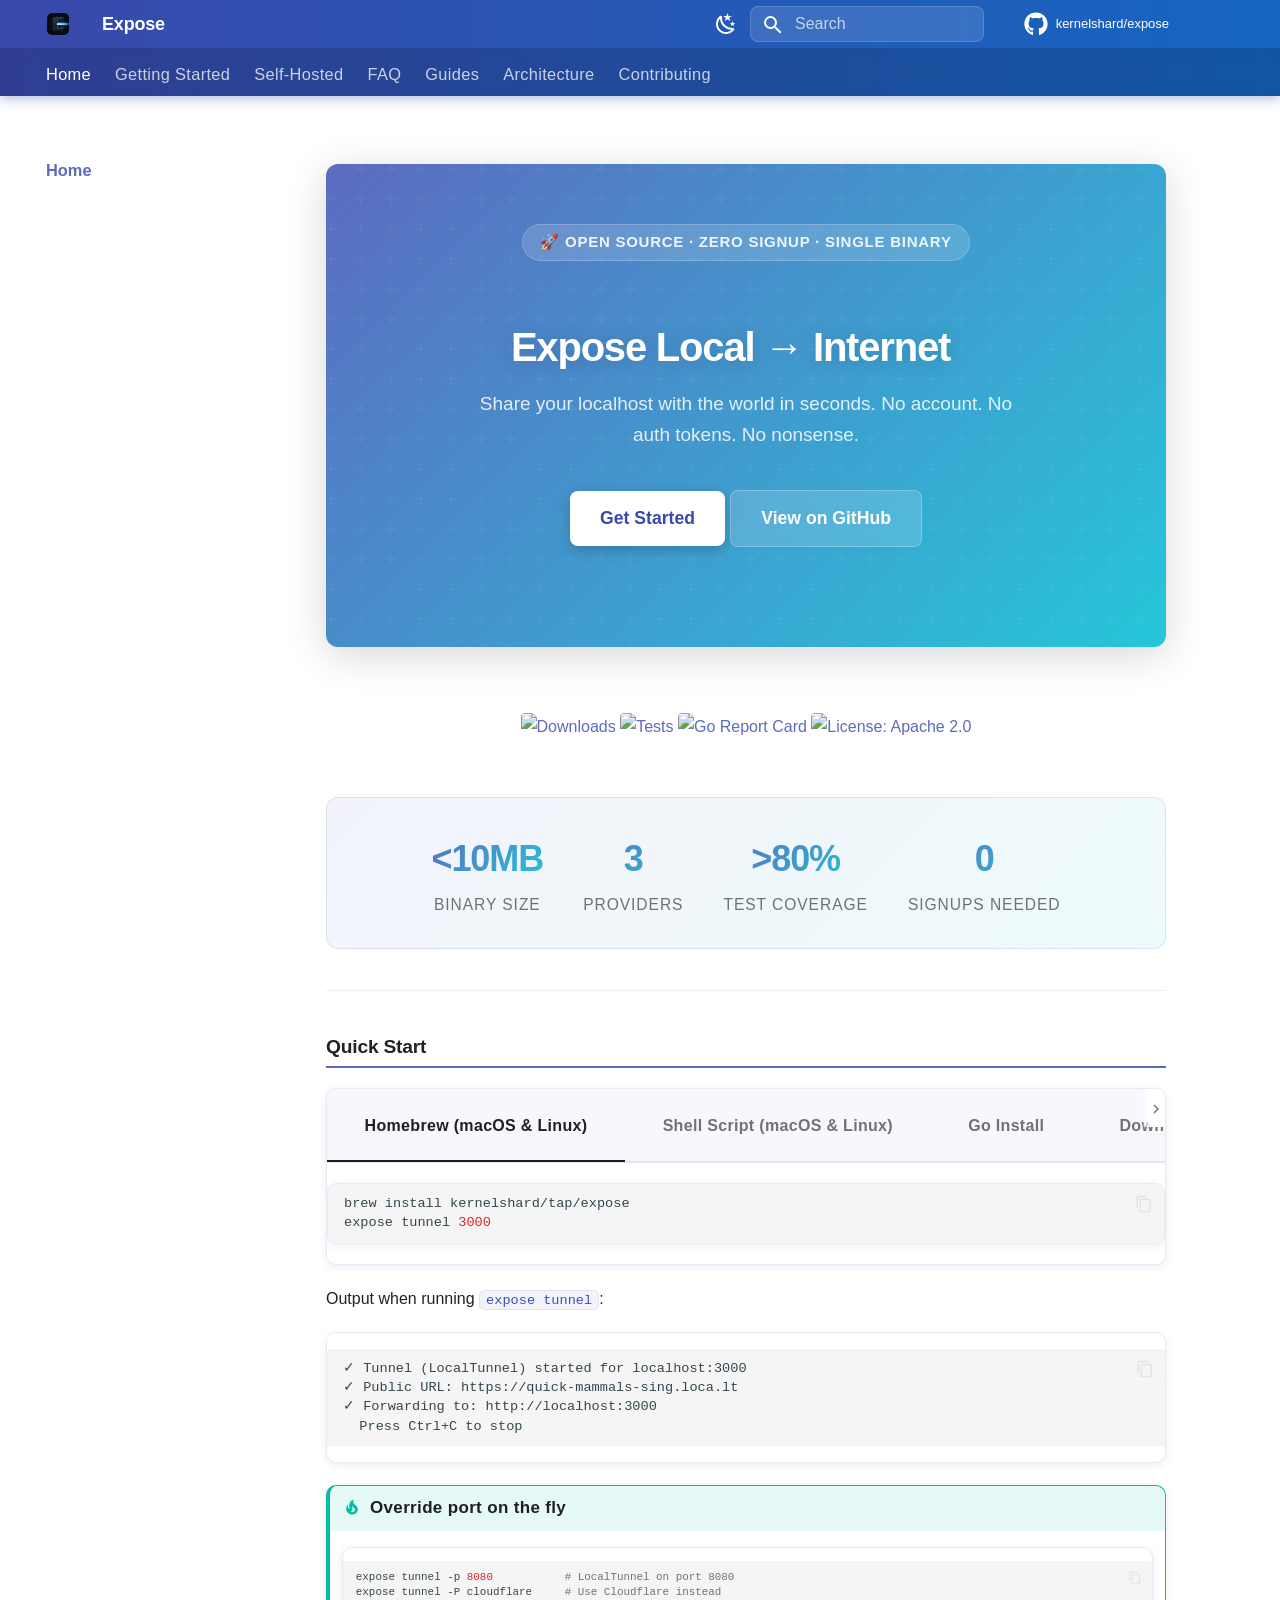
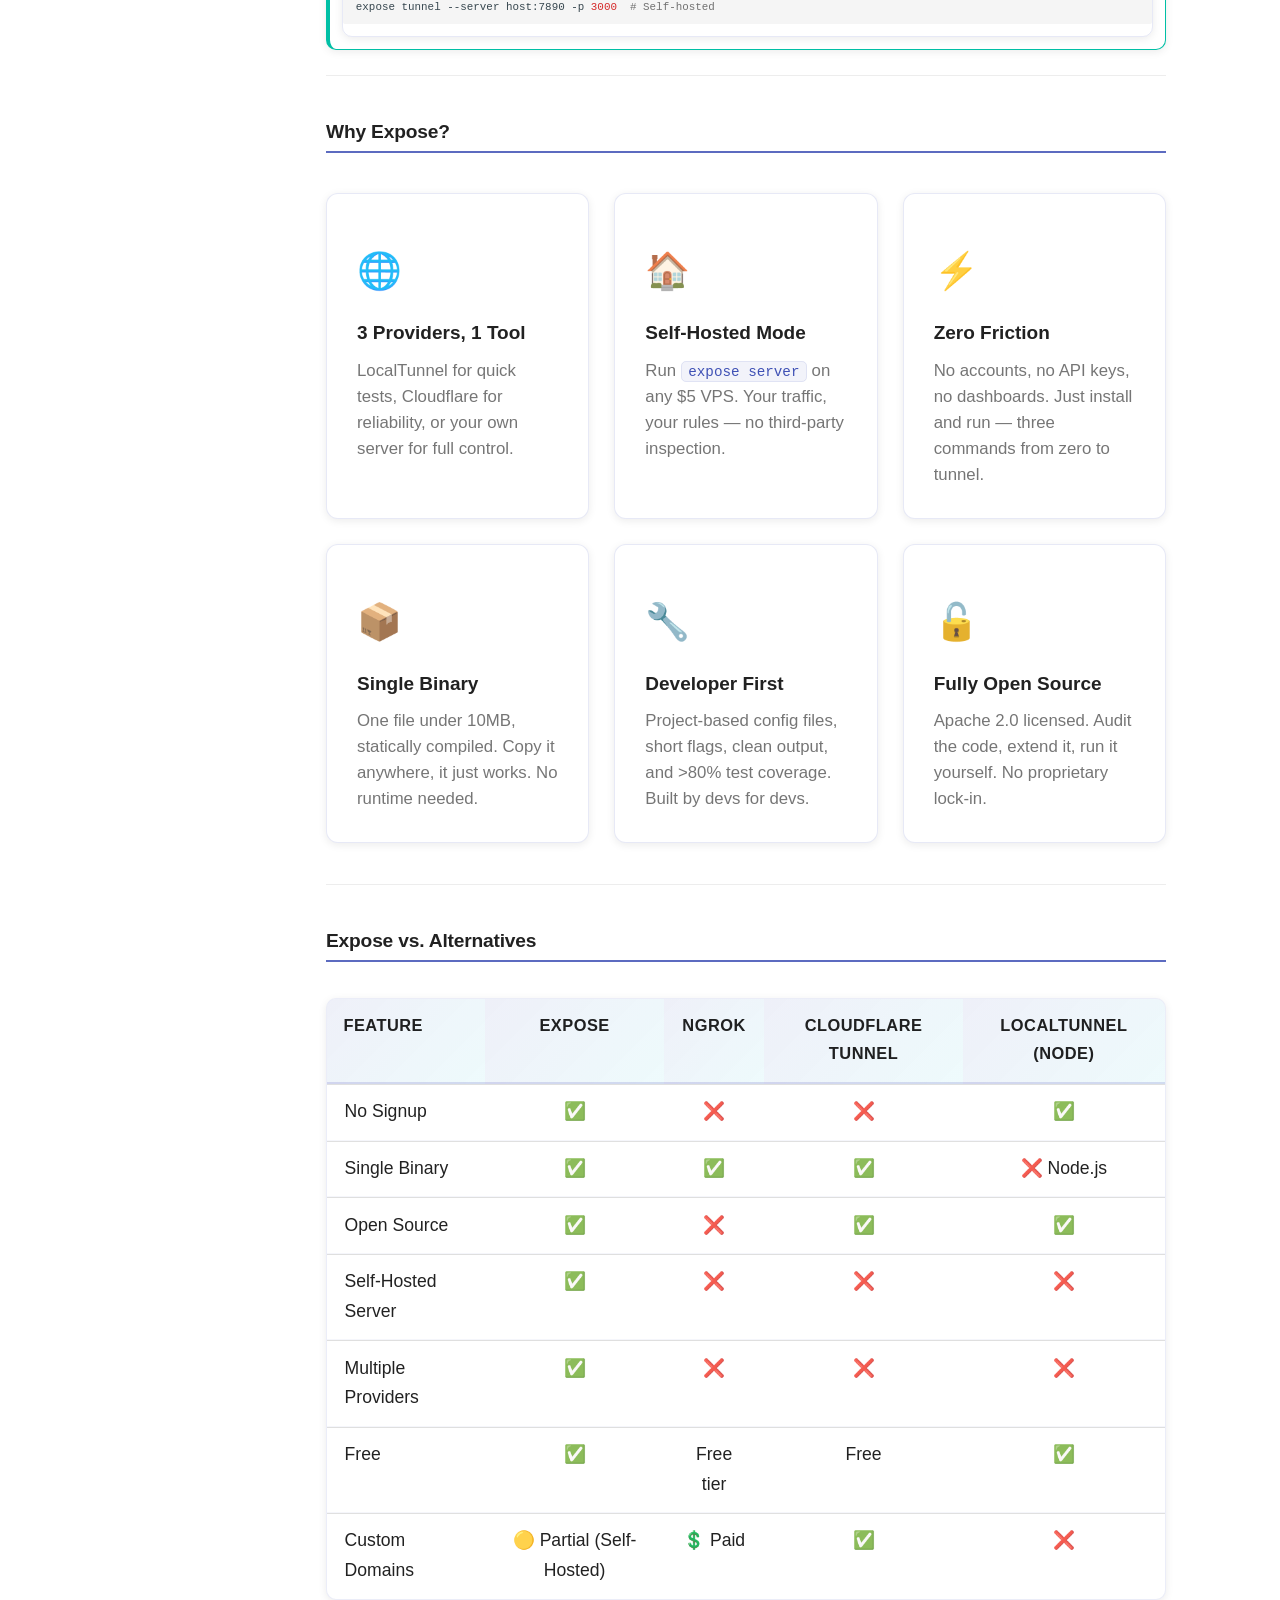
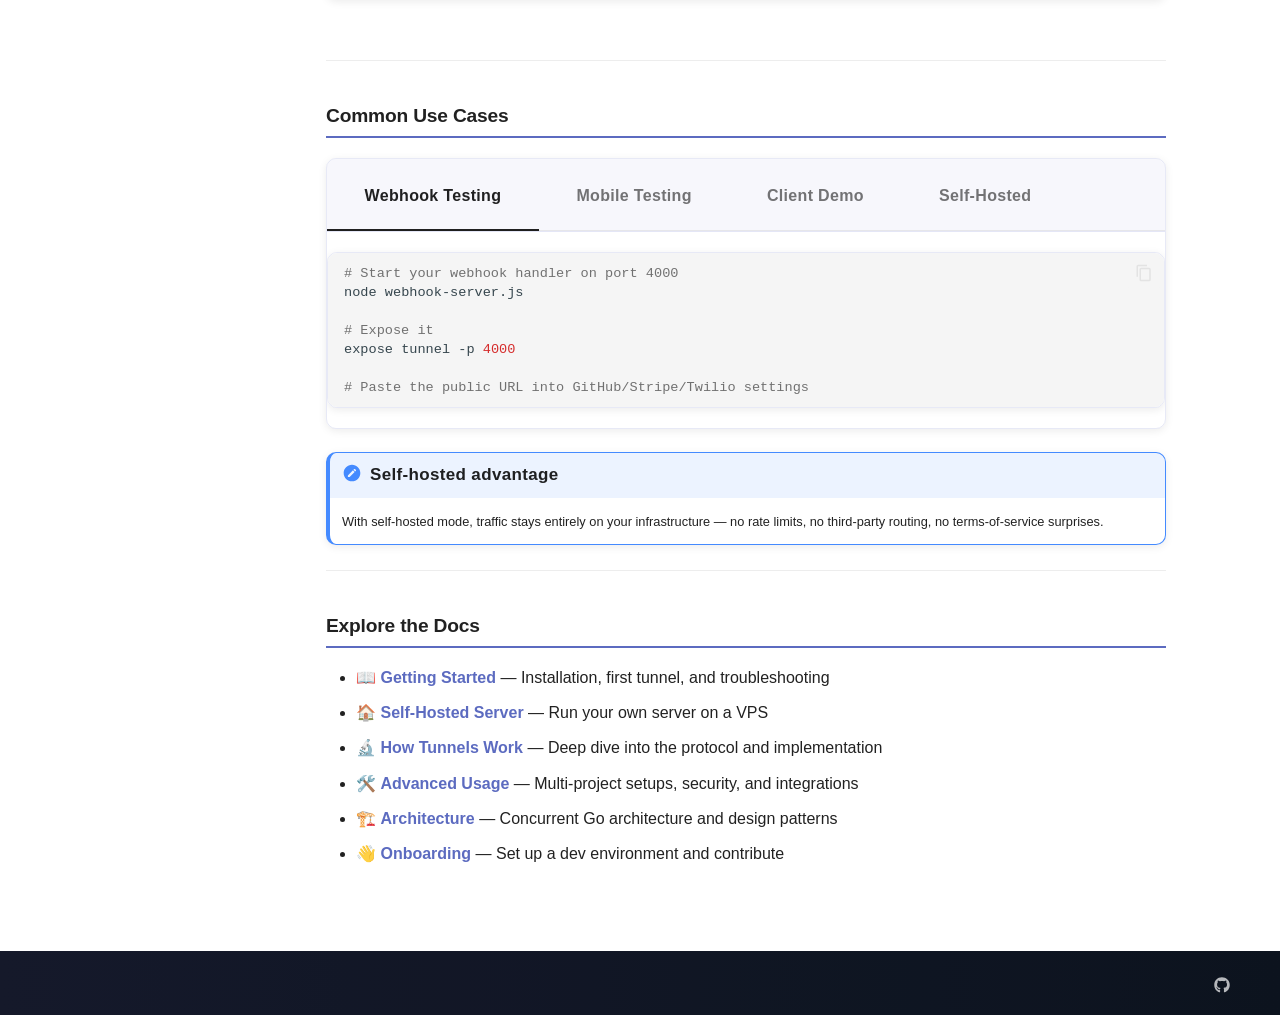
==== commit 4975297e: "Deployed 502b0c1 with MkDocs version: 1.6.1" ====
--- a/index.html
+++ b/index.html
@@ -23,7 +23,7 @@
       
       
       <link rel="icon" href="assets/images/favicon.png">
-      <meta name="generator" content="mkdocs-1.6.1, mkdocs-material-9.7.7">
+      <meta name="generator" content="mkdocs-1.6.1, mkdocs-material-9.8.0">
     
     
       
@@ -31,10 +31,10 @@
       
     
     
-      <link rel="stylesheet" href="assets/stylesheets/main.ec1eaa64.min.css">
-      
-        
-        <link rel="stylesheet" href="assets/stylesheets/palette.ab4e12ef.min.css">
+      <link rel="stylesheet" href="assets/stylesheets/main.57a0d79d.min.css">
+      
+        
+        <link rel="stylesheet" href="assets/stylesheets/palette.fb2fffe2.min.css">
       
       
 
@@ -63,6 +63,13 @@
     
   <!-- Google Search Console Verification -->
   <meta name="google-site-verification" content="svWmlb_sRs-5fFOw_f78x7ZrqtLPOv7zfHEW4vqskrg" />
+
+  <!-- Favicon & Search Engine Icons (Google 48px Multiple Compliant) -->
+  <link rel="icon" type="image/svg+xml" href="https://kernelshard.github.io/expose/assets/images/logo.svg">
+  <link rel="icon" type="image/png" sizes="192x192" href="https://kernelshard.github.io/expose/assets/images/favicon-192.png">
+  <link rel="icon" type="image/png" sizes="96x96" href="https://kernelshard.github.io/expose/assets/images/favicon-96.png">
+  <link rel="icon" type="image/png" sizes="48x48" href="https://kernelshard.github.io/expose/assets/images/favicon-48.png">
+  <link rel="apple-touch-icon" sizes="180x180" href="https://kernelshard.github.io/expose/assets/images/favicon-192.png">
 
   <!-- Open Graph / Facebook / Discord -->
   <meta property="og:type" content="website">
@@ -1096,7 +1103,7 @@
 </div>
 <hr />
 <h2 id="quick-start">Quick Start<a class="headerlink" href="#quick-start" title="Permanent link">&para;</a></h2>
-<div class="tabbed-set tabbed-alternate" data-tabs="1:5"><input checked="checked" id="__tabbed_1_1" name="__tabbed_1" type="radio" /><input id="__tabbed_1_2" name="__tabbed_1" type="radio" /><input id="__tabbed_1_3" name="__tabbed_1" type="radio" /><input id="__tabbed_1_4" name="__tabbed_1" type="radio" /><input id="__tabbed_1_5" name="__tabbed_1" type="radio" /><div class="tabbed-labels"><label for="__tabbed_1_1">Homebrew (macOS &amp; Linux)</label><label for="__tabbed_1_2">Shell Script (macOS &amp; Linux)</label><label for="__tabbed_1_3">Go Install</label><label for="__tabbed_1_4">Download Binary</label><label for="__tabbed_1_5">Build from Source</label></div>
+<div class="tabbed-set tabbed-alternate" data-tabs="1:5"><input checked="checked" id="quick-start-homebrew-macos--linux" name="__tabbed_1" type="radio" /><input id="quick-start-shell-script-macos--linux" name="__tabbed_1" type="radio" /><input id="quick-start-go-install" name="__tabbed_1" type="radio" /><input id="quick-start-download-binary" name="__tabbed_1" type="radio" /><input id="quick-start-build-from-source" name="__tabbed_1" type="radio" /><div class="tabbed-labels"><label for="quick-start-homebrew-macos--linux">Homebrew (macOS &amp; Linux)</label><label for="quick-start-shell-script-macos--linux">Shell Script (macOS &amp; Linux)</label><label for="quick-start-go-install">Go Install</label><label for="quick-start-download-binary">Download Binary</label><label for="quick-start-build-from-source">Build from Source</label></div>
 <div class="tabbed-content">
 <div class="tabbed-block">
 <div class="language-bash highlight"><pre><span></span><code><span id="__span-0-1"><a id="__codelineno-0-1" name="__codelineno-0-1" href="#__codelineno-0-1"></a>brew<span class="w"> </span>install<span class="w"> </span>kernelshard/tap/expose
@@ -1241,7 +1248,7 @@
 </table>
 <hr />
 <h2 id="common-use-cases">Common Use Cases<a class="headerlink" href="#common-use-cases" title="Permanent link">&para;</a></h2>
-<div class="tabbed-set tabbed-alternate" data-tabs="2:4"><input checked="checked" id="__tabbed_2_1" name="__tabbed_2" type="radio" /><input id="__tabbed_2_2" name="__tabbed_2" type="radio" /><input id="__tabbed_2_3" name="__tabbed_2" type="radio" /><input id="__tabbed_2_4" name="__tabbed_2" type="radio" /><div class="tabbed-labels"><label for="__tabbed_2_1">Webhook Testing</label><label for="__tabbed_2_2">Mobile Testing</label><label for="__tabbed_2_3">Client Demo</label><label for="__tabbed_2_4">Self-Hosted</label></div>
+<div class="tabbed-set tabbed-alternate" data-tabs="2:4"><input checked="checked" id="common-use-cases-webhook-testing" name="__tabbed_2" type="radio" /><input id="common-use-cases-mobile-testing" name="__tabbed_2" type="radio" /><input id="common-use-cases-client-demo" name="__tabbed_2" type="radio" /><input id="common-use-cases-self-hosted" name="__tabbed_2" type="radio" /><div class="tabbed-labels"><label for="common-use-cases-webhook-testing">Webhook Testing</label><label for="common-use-cases-mobile-testing">Mobile Testing</label><label for="common-use-cases-client-demo">Client Demo</label><label for="common-use-cases-self-hosted">Self-Hosted</label></div>
 <div class="tabbed-content">
 <div class="tabbed-block">
 <div class="language-bash highlight"><pre><span></span><code><span id="__span-7-1"><a id="__codelineno-7-1" name="__codelineno-7-1" href="#__codelineno-7-1"></a><span class="c1"># Start your webhook handler on port 4000</span>
@@ -1369,10 +1376,10 @@
     
       
       
-      <script id="__config" type="application/json">{"annotate": null, "base": ".", "features": ["navigation.tabs", "navigation.tabs.sticky", "navigation.top", "navigation.instant", "navigation.instant.progress", "navigation.sections", "navigation.path", "navigation.indexes", "toc.follow", "search.highlight", "search.suggest", "search.share", "content.code.annotate", "content.code.copy", "content.tabs.link", "content.tooltips", "announce.dismiss"], "search": "assets/javascripts/workers/search.2c215733.min.js", "tags": null, "translations": {"clipboard.copied": "Copied to clipboard", "clipboard.copy": "Copy to clipboard", "search.result.more.one": "1 more on this page", "search.result.more.other": "# more on this page", "search.result.none": "No matching documents", "search.result.one": "1 matching document", "search.result.other": "# matching documents", "search.result.placeholder": "Type to start searching", "search.result.term.missing": "Missing", "select.version": "Select version"}, "version": null}</script>
-    
-    
-      <script src="assets/javascripts/bundle.d7400e89.min.js"></script>
+      <script id="__config" type="application/json">{"annotate": null, "base": ".", "features": ["navigation.tabs", "navigation.tabs.sticky", "navigation.top", "navigation.instant", "navigation.instant.progress", "navigation.sections", "navigation.path", "navigation.indexes", "toc.follow", "search.highlight", "search.suggest", "search.share", "content.code.annotate", "content.code.copy", "content.tabs.link", "content.tooltips", "announce.dismiss"], "search": "assets/javascripts/workers/search.a7633da7.min.js", "tags": null, "translations": {"clipboard.copied": "Copied to clipboard", "clipboard.copy": "Copy to clipboard", "search.result.more.one": "1 more on this page", "search.result.more.other": "# more on this page", "search.result.none": "No matching documents", "search.result.one": "1 matching document", "search.result.other": "# matching documents", "search.result.placeholder": "Type to start searching", "search.result.term.missing": "Missing", "select.version": "Select version"}, "version": null}</script>
+    
+    
+      <script src="assets/javascripts/bundle.c21346df.min.js"></script>
       
     
   </body>
--- a/assets/stylesheets/main.57a0d79d.min.css
+++ b/assets/stylesheets/main.57a0d79d.min.css
@@ -0,0 +1,6 @@
+@charset "UTF-8";html{box-sizing:border-box;-webkit-text-size-adjust:none;-moz-text-size-adjust:none;text-size-adjust:none}*,:after,:before{box-sizing:inherit}@media(prefers-reduced-motion){*,:after,:before{transition:none!important}}body{margin:0;-webkit-font-smoothing:antialiased;-moz-osx-font-smoothing:grayscale;--md-text-font-family:var(--md-text-font, _),
+    -apple-system, BlinkMacSystemFont, Helvetica, Arial, sans-serif;--md-code-font-family:var(--md-code-font, _),
+    SFMono-Regular, Consolas, Menlo, monospace}.md-typeset code:not(.focus-visible),a,button,input,label{-webkit-tap-highlight-color:transparent}a{color:inherit;text-decoration:none}hr{box-sizing:initial;display:block;height:.05rem;padding:0;overflow:visible;border:0}small{font-size:80%}sub,sup{line-height:1em}img{border-style:none}table{border-spacing:0;border-collapse:initial}td,th{font-weight:400;vertical-align:top}button{padding:0;margin:0;font-family:inherit;font-size:inherit;background:#0000;border:0}input{border:0;outline:none}:root{--md-primary-fg-color:#4051b5;--md-primary-fg-color--light:#5d6cc0;--md-primary-fg-color--dark:#303fa1;--md-primary-bg-color:#fff;--md-primary-bg-color--light:#ffffffb3;--md-accent-fg-color:#526cfe;--md-accent-fg-color--transparent:#526cfe1a;--md-accent-bg-color:#fff;--md-accent-bg-color--light:#ffffffb3;--md-typeset-table-sort-icon:url("data:image/svg+xml;charset=utf-8,<svg xmlns='http://www.w3.org/2000/svg' viewBox='0 0 24 24'><path d='m18 21-4-4h3V7h-3l4-4 4 4h-3v10h3M2 19v-2h10v2M2 13v-2h7v2M2 7V5h4v2z'/></svg>");--md-typeset-table-sort-icon--asc:url("data:image/svg+xml;charset=utf-8,<svg xmlns='http://www.w3.org/2000/svg' viewBox='0 0 24 24'><path d='M19 17h3l-4 4-4-4h3V3h2M2 17h10v2H2M6 5v2H2V5m0 6h7v2H2z'/></svg>");--md-typeset-table-sort-icon--desc:url("data:image/svg+xml;charset=utf-8,<svg xmlns='http://www.w3.org/2000/svg' viewBox='0 0 24 24'><path d='M19 7h3l-4-4-4 4h3v14h2M2 17h10v2H2M6 5v2H2V5m0 6h7v2H2z'/></svg>")}[data-md-color-scheme=default]{color-scheme:light}[data-md-color-scheme=default] img[src$="#gh-dark-mode-only"],[data-md-color-scheme=default] img[src$="#only-dark"]{display:none}:root,[data-md-color-scheme=default]{--md-hue:225deg;--md-default-fg-color:#000000de;--md-default-fg-color--light:#0000008a;--md-default-fg-color--lighter:#00000052;--md-default-fg-color--lightest:#00000012;--md-default-bg-color:#fff;--md-default-bg-color--light:#ffffffb3;--md-default-bg-color--lighter:#ffffff4d;--md-default-bg-color--lightest:#ffffff1f;--md-code-fg-color:#36464e;--md-code-bg-color:#f5f5f5;--md-code-bg-color--light:#f5f5f5b3;--md-code-bg-color--lighter:#f5f5f54d;--md-code-hl-color:#4287ff;--md-code-hl-color--light:#4287ff1a;--md-code-hl-number-color:#d52a2a;--md-code-hl-special-color:#db1457;--md-code-hl-function-color:#a846b9;--md-code-hl-constant-color:#6e59d9;--md-code-hl-keyword-color:#3f6ec6;--md-code-hl-string-color:#1c7d4d;--md-code-hl-name-color:var(--md-code-fg-color);--md-code-hl-operator-color:var(--md-default-fg-color--light);--md-code-hl-punctuation-color:var(--md-default-fg-color--light);--md-code-hl-comment-color:var(--md-default-fg-color--light);--md-code-hl-generic-color:var(--md-default-fg-color--light);--md-code-hl-variable-color:var(--md-default-fg-color--light);--md-typeset-color:var(--md-default-fg-color);--md-typeset-a-color:var(--md-primary-fg-color);--md-typeset-del-color:#f5503d26;--md-typeset-ins-color:#0bd57026;--md-typeset-kbd-color:#fafafa;--md-typeset-kbd-accent-color:#fff;--md-typeset-kbd-border-color:#b8b8b8;--md-typeset-mark-color:#ffff0080;--md-typeset-table-color:#0000001f;--md-typeset-table-color--light:#00000009;--md-admonition-fg-color:var(--md-default-fg-color);--md-admonition-bg-color:var(--md-default-bg-color);--md-warning-fg-color:#000000de;--md-warning-bg-color:#ff9;--md-footer-fg-color:#fff;--md-footer-fg-color--light:#ffffffb3;--md-footer-fg-color--lighter:#ffffff73;--md-footer-bg-color:#000000de;--md-footer-bg-color--dark:#00000052;--md-shadow-z1:0 0.2rem 0.5rem #0000000d,
+    0 0 0.05rem #0000001a;--md-shadow-z2:0 0.2rem 0.5rem #0000001a,
+    0 0 0.05rem #00000040;--md-shadow-z3:0 0.2rem 0.5rem #0003,
+    0 0 0.05rem #00000059}.md-icon svg{display:block;width:1.2rem;height:1.2rem;fill:currentcolor}aside,body,input{font-family:var(--md-text-font-family);font-feature-settings:"kern","liga";color:var(--md-typeset-color)}code,kbd,pre{font-family:var(--md-code-font-family);font-feature-settings:"kern"}.md-typeset{font-size:.8rem;line-height:1.6;overflow-wrap:break-word;-webkit-print-color-adjust:exact;color-adjust:exact}@media print{.md-typeset{font-size:.68rem}.md-typeset code,.md-typeset kbd,.md-typeset pre{white-space:pre-wrap}}.md-typeset blockquote,.md-typeset dl,.md-typeset figure,.md-typeset ol,.md-typeset pre,.md-typeset ul{margin-top:1em;margin-bottom:1em}.md-typeset h1{margin:0 0 1.25em;font-size:2em;line-height:1.3;color:var(--md-default-fg-color--light)}.md-typeset h1,.md-typeset h2{font-weight:300;letter-spacing:-.01em}.md-typeset h2{margin:1.6em 0 .64em;font-size:1.5625em;line-height:1.4}.md-typeset h3{margin:1.6em 0 .8em;font-size:1.25em;font-weight:400;line-height:1.5;letter-spacing:-.01em}.md-typeset h2+h3{margin-top:.8em}.md-typeset h4{margin:1em 0;font-weight:700;letter-spacing:-.01em}.md-typeset h5,.md-typeset h6{margin:1.25em 0;font-size:.8em;font-weight:700;color:var(--md-default-fg-color--light);letter-spacing:-.01em}.md-typeset h5{text-transform:uppercase}.md-typeset h5 code{text-transform:none}.md-typeset hr{display:flow-root;margin:1.5em 0;border-bottom:.05rem solid var(--md-default-fg-color--lightest)}.md-typeset a{color:var(--md-typeset-a-color);word-break:break-word}.md-typeset a,.md-typeset a:before{transition:color 125ms}.md-typeset a:focus,.md-typeset a:hover{color:var(--md-accent-fg-color)}.md-typeset a:focus code,.md-typeset a:hover code{color:var(--md-accent-fg-color);background-color:var(--md-accent-fg-color--transparent)}.md-typeset a code{color:var(--md-typeset-a-color)}.md-typeset a.focus-visible{outline-color:var(--md-accent-fg-color);outline-offset:.2rem}.md-typeset code,.md-typeset kbd,.md-typeset pre{font-variant-ligatures:none;color:var(--md-code-fg-color);direction:ltr;transition:background-color 125ms}.md-typeset code{padding:0 .2941176471em;font-size:.85em;word-break:break-word;background-color:var(--md-code-bg-color);border-radius:.1rem;-webkit-box-decoration-break:clone;box-decoration-break:clone;transition:color 125ms,background-color 125ms}.md-typeset code:not(.focus-visible){outline:none}.md-typeset pre{position:relative;display:flow-root;line-height:1.4}.md-typeset pre>code{display:block;padding:.7720588235em 1.1764705882em;margin:0;overflow:auto;word-break:normal;touch-action:auto;scrollbar-color:var(--md-default-fg-color--lighter) #0000;scrollbar-width:thin;outline-color:var(--md-accent-fg-color);box-shadow:none;-webkit-box-decoration-break:slice;box-decoration-break:slice}.md-typeset pre>code:hover{scrollbar-color:var(--md-accent-fg-color) #0000}.md-typeset pre>code::-webkit-scrollbar{width:.2rem;height:.2rem}.md-typeset pre>code::-webkit-scrollbar-thumb{background-color:var(--md-default-fg-color--lighter)}.md-typeset pre>code::-webkit-scrollbar-thumb:hover{background-color:var(--md-accent-fg-color)}.md-typeset kbd{display:inline-block;padding:0 .6666666667em;font-size:.75em;color:var(--md-default-fg-color);word-break:break-word;vertical-align:text-top;background-color:var(--md-typeset-kbd-color);border-radius:.1rem;box-shadow:0 .1rem 0 .05rem var(--md-typeset-kbd-border-color),0 .1rem 0 var(--md-typeset-kbd-border-color),0 -.1rem .2rem var(--md-typeset-kbd-accent-color) inset}.md-typeset mark{color:inherit;word-break:break-word;background-color:var(--md-typeset-mark-color);-webkit-box-decoration-break:clone;box-decoration-break:clone}.md-typeset abbr{text-decoration:none;cursor:help}.md-typeset [data-preview],.md-typeset abbr{border-bottom:.05rem dotted var(--md-default-fg-color--light)}.md-typeset small{opacity:.75}[dir=ltr] .md-typeset sub,[dir=ltr] .md-typeset sup{margin-left:.078125em}[dir=rtl] .md-typeset sub,[dir=rtl] .md-typeset sup{margin-right:.078125em}[dir=ltr] .md-typeset blockquote{padding-left:.6rem;border-left:.2rem solid var(--md-default-fg-color--lighter)}[dir=rtl] .md-typeset blockquote{padding-right:.6rem;border-right:.2rem solid var(--md-default-fg-color--lighter)}.md-typeset blockquote{margin-left:0;margin-right:0;color:var(--md-default-fg-color--light)}.md-typeset ul{list-style-type:disc}.md-typeset ul[type]{list-style-type:revert-layer}[dir=ltr] .md-typeset ol,[dir=ltr] .md-typeset ol li ol,[dir=ltr] .md-typeset ol li ul,[dir=ltr] .md-typeset ul,[dir=ltr] .md-typeset ul li ol,[dir=ltr] .md-typeset ul li ul{margin-left:.625em}[dir=rtl] .md-typeset ol,[dir=rtl] .md-typeset ol li ol,[dir=rtl] .md-typeset ol li ul,[dir=rtl] .md-typeset ul,[dir=rtl] .md-typeset ul li ol,[dir=rtl] .md-typeset ul li ul{margin-right:.625em}.md-typeset ol,.md-typeset ul{padding:0}.md-typeset ol:not([hidden]),.md-typeset ul:not([hidden]){display:flow-root}.md-typeset ol ol,.md-typeset ul ol{list-style-type:lower-alpha}.md-typeset ol ol ol,.md-typeset ul ol ol{list-style-type:lower-roman}.md-typeset ol ol ol ol,.md-typeset ul ol ol ol{list-style-type:upper-alpha}.md-typeset ol ol ol ol ol,.md-typeset ul ol ol ol ol{list-style-type:upper-roman}.md-typeset ol[type],.md-typeset ul[type]{list-style-type:revert-layer}[dir=ltr] .md-typeset ol li,[dir=ltr] .md-typeset ul li{margin-left:1.25em}[dir=rtl] .md-typeset ol li,[dir=rtl] .md-typeset ul li{margin-right:1.25em}.md-typeset ol li,.md-typeset ul li{margin-bottom:.5em}.md-typeset ol li blockquote,.md-typeset ol li p,.md-typeset ul li blockquote,.md-typeset ul li p{margin:.5em 0}.md-typeset ol li:last-child,.md-typeset ul li:last-child{margin-bottom:0}.md-typeset ol li ol,.md-typeset ol li ul,.md-typeset ul li ol,.md-typeset ul li ul{margin-top:.5em;margin-bottom:.5em}[dir=ltr] .md-typeset dd{margin-left:1.875em}[dir=rtl] .md-typeset dd{margin-right:1.875em}.md-typeset dd{margin-top:1em;margin-bottom:1.5em}.md-typeset img,.md-typeset svg,.md-typeset video{max-width:100%;height:auto}.md-typeset img[align=left]{margin:1em 1em 1em 0}.md-typeset img[align=right]{margin:1em 0 1em 1em}.md-typeset img[align]:only-child{margin-top:0}.md-typeset figure{display:flow-root;width:fit-content;max-width:100%;margin:1em auto;text-align:center}.md-typeset figure img{display:block;margin:0 auto}.md-typeset figcaption{max-width:24rem;margin:1em auto;font-style:italic}.md-typeset iframe{max-width:100%}.md-typeset table:not([class]){display:inline-block;max-width:100%;overflow:auto;font-size:.64rem;touch-action:auto;background-color:var(--md-default-bg-color);border:.05rem solid var(--md-typeset-table-color);border-radius:.1rem}@media print{.md-typeset table:not([class]){display:table}}.md-typeset table:not([class])+*{margin-top:1.5em}.md-typeset table:not([class]) td>:first-child,.md-typeset table:not([class]) th>:first-child{margin-top:0}.md-typeset table:not([class]) td>:last-child,.md-typeset table:not([class]) th>:last-child{margin-bottom:0}.md-typeset table:not([class]) td:not([align]),.md-typeset table:not([class]) th:not([align]){text-align:left}[dir=rtl] .md-typeset table:not([class]) td:not([align]),[dir=rtl] .md-typeset table:not([class]) th:not([align]){text-align:right}.md-typeset table:not([class]) th{min-width:5rem;padding:.9375em 1.25em;font-weight:700;vertical-align:top}.md-typeset table:not([class]) td{padding:.9375em 1.25em;vertical-align:top;border-top:.05rem solid var(--md-typeset-table-color)}.md-typeset table:not([class]) tbody tr{transition:background-color 125ms}.md-typeset table:not([class]) tbody tr:hover{background-color:var(--md-typeset-table-color--light);box-shadow:0 .05rem 0 var(--md-default-bg-color) inset}.md-typeset table:not([class]) a{word-break:normal}.md-typeset table th[role=columnheader]{cursor:pointer}[dir=ltr] .md-typeset table th[role=columnheader]:after{margin-left:.5em}[dir=rtl] .md-typeset table th[role=columnheader]:after{margin-right:.5em}.md-typeset table th[role=columnheader]:after{display:inline-block;width:1.2em;height:1.2em;vertical-align:text-bottom;content:"";-webkit-mask-image:var(--md-typeset-table-sort-icon);mask-image:var(--md-typeset-table-sort-icon);-webkit-mask-repeat:no-repeat;mask-repeat:no-repeat;-webkit-mask-size:contain;mask-size:contain;transition:background-color 125ms}.md-typeset table th[role=columnheader]:hover:after{background-color:var(--md-default-fg-color--lighter)}.md-typeset table th[role=columnheader][aria-sort=ascending]:after{background-color:var(--md-default-fg-color--light);-webkit-mask-image:var(--md-typeset-table-sort-icon--asc);mask-image:var(--md-typeset-table-sort-icon--asc)}.md-typeset table th[role=columnheader][aria-sort=descending]:after{background-color:var(--md-default-fg-color--light);-webkit-mask-image:var(--md-typeset-table-sort-icon--desc);mask-image:var(--md-typeset-table-sort-icon--desc)}.md-typeset__scrollwrap{margin:1em -.8rem;overflow-x:auto;touch-action:auto}.md-typeset__table{display:inline-block;padding:0 .8rem;margin-bottom:.5em}@media print{.md-typeset__table{display:block}}html .md-typeset__table table{display:table;width:100%;margin:0;overflow:hidden}@media screen and (max-width:44.984375em){.md-content__inner>pre{margin:1em -.8rem}.md-content__inner>pre code{border-radius:0}}.md-typeset .md-author{position:relative;display:block;flex-shrink:0;width:1.6rem;height:1.6rem;overflow:hidden;border-radius:100%;transition:color 125ms,transform 125ms}.md-typeset .md-author img{display:block}.md-typeset .md-author--more{font-size:.6rem;font-weight:700;line-height:1.6rem;color:var(--md-default-fg-color--lighter);text-align:center;background:var(--md-default-fg-color--lightest)}.md-typeset .md-author--long{width:2.4rem;height:2.4rem}.md-typeset a.md-author{transform:scale(1)}.md-typeset a.md-author img{filter:grayscale(100%) opacity(75%);border-radius:100%;transition:filter 125ms}.md-typeset a.md-author:focus,.md-typeset a.md-author:hover{z-index:1;transform:scale(1.1)}.md-typeset a.md-author:focus img,.md-typeset a.md-author:hover img{filter:grayscale(0)}.md-banner{overflow:auto;color:var(--md-footer-fg-color);background-color:var(--md-footer-bg-color)}@media print{.md-banner{display:none}}.md-banner--warning{color:var(--md-warning-fg-color);background-color:var(--md-warning-bg-color)}.md-banner__inner{padding:0 .8rem;margin:.6rem auto;font-size:.7rem}[dir=ltr] .md-banner__button{float:right}[dir=rtl] .md-banner__button{float:left}.md-banner__button{color:inherit;cursor:pointer;transition:opacity .25s}.no-js .md-banner__button{display:none}.md-banner__button:hover{opacity:.7}html{height:100%;overflow-x:hidden;font-size:125%}@media screen and (min-width:100em){html{font-size:137.5%}}@media screen and (min-width:125em){html{font-size:150%}}body{position:relative;display:flex;flex-direction:column;width:100%;min-height:100%;font-size:.5rem;background-color:var(--md-default-bg-color)}@media print{body{display:block}}@media screen and (max-width:59.984375em){body[data-md-scrolllock]{position:fixed}}.md-grid{max-width:61rem;margin-left:auto;margin-right:auto}.md-container{display:flex;flex-grow:1;flex-direction:column}@media print{.md-container{display:block}}.md-main{flex-grow:1}.md-main__inner{display:flex;height:100%;margin-top:1.5rem}.md-ellipsis{overflow:hidden;text-overflow:ellipsis}.md-toggle{display:none}.md-option{position:absolute;width:0;height:0;opacity:0}.md-option:checked+label:not([hidden]){display:block}.md-option.focus-visible+label{outline-style:auto;outline-color:var(--md-accent-fg-color)}.md-skip{position:fixed;z-index:-1;padding:.3rem .5rem;margin:.5rem;font-size:.64rem;color:var(--md-default-bg-color);background-color:var(--md-default-fg-color);border-radius:.1rem;outline-color:var(--md-accent-fg-color);opacity:0;transform:translateY(.4rem)}.md-skip:focus{z-index:10;opacity:1;transition:transform .25s cubic-bezier(.4,0,.2,1),opacity 175ms 75ms;transform:translateY(0)}@page{margin:25mm}:root{--md-clipboard-icon:url("data:image/svg+xml;charset=utf-8,<svg xmlns='http://www.w3.org/2000/svg' viewBox='0 0 24 24'><path d='M19 21H8V7h11m0-2H8a2 2 0 0 0-2 2v14a2 2 0 0 0 2 2h11a2 2 0 0 0 2-2V7a2 2 0 0 0-2-2m-3-4H4a2 2 0 0 0-2 2v14h2V3h12z'/></svg>");--md-code-select-icon:url("data:image/svg+xml;charset=utf-8,<svg xmlns='http://www.w3.org/2000/svg' viewBox='0 0 24 24'><path d='M19 19h-4v2h4c1.1 0 2-.9 2-2v-4h-2m0-12h-4v2h4v4h2V5c0-1.1-.9-2-2-2M5 5h4V3H5c-1.1 0-2 .9-2 2v4h2m0 6H3v4c0 1.1.9 2 2 2h4v-2H5zm2-4h2v2H7zm4 0h2v2h-2zm4 0h2v2h-2zM7 7h2v2H7zm4 0h2v2h-2zm4 0h2v2h-2zm-8 8h2v2H7zm4 0h2v2h-2zm4 0h2v2h-2z'/></svg>");--md-code-copy-icon:url("data:image/svg+xml;charset=utf-8,<svg xmlns='http://www.w3.org/2000/svg' viewBox='0 0 24 24'><path d='M19 21H8V7h11m0-2H8a2 2 0 0 0-2 2v14a2 2 0 0 0 2 2h11a2 2 0 0 0 2-2V7a2 2 0 0 0-2-2m-3-4H4a2 2 0 0 0-2 2v14h2V3h12z'/></svg>")}.md-clipboard{z-index:1;width:1.5em;height:1.5em;color:var(--md-default-fg-color--lightest);cursor:pointer;border-radius:.1rem;outline-color:var(--md-accent-fg-color);outline-offset:.1rem;transition:color .25s}@media print{.md-clipboard{display:none}}.md-clipboard:not(.focus-visible){outline:none;-webkit-tap-highlight-color:transparent}:hover>.md-clipboard{color:var(--md-default-fg-color--light)}.md-clipboard:focus,.md-clipboard:hover{color:var(--md-accent-fg-color)}.md-clipboard:after{display:block;width:1.125em;height:1.125em;margin:0 auto;content:"";background-color:currentcolor;-webkit-mask-image:var(--md-clipboard-icon);mask-image:var(--md-clipboard-icon);-webkit-mask-repeat:no-repeat;mask-repeat:no-repeat;-webkit-mask-position:center;mask-position:center;-webkit-mask-size:contain;mask-size:contain}.md-clipboard--inline{cursor:pointer}.md-clipboard--inline code{transition:color .25s,background-color .25s}.md-clipboard--inline:focus code,.md-clipboard--inline:hover code{color:var(--md-accent-fg-color);background-color:var(--md-accent-fg-color--transparent)}.md-typeset .md-code__content{display:grid}.md-code__nav{position:absolute;top:.25em;right:.25em;z-index:1;display:flex;gap:.2rem;padding:.2rem;background-color:var(--md-code-bg-color--lighter);border-radius:.1rem;transition:background-color .25s}:hover>.md-code__nav{background-color:var(--md-code-bg-color--light)}.md-code__button{display:block;width:1.5em;height:1.5em;color:var(--md-default-fg-color--lightest);cursor:pointer;outline-color:var(--md-accent-fg-color);outline-offset:.1rem;transition:color .25s}:hover>*>.md-code__button{color:var(--md-default-fg-color--light)}.md-code__button.focus-visible,.md-code__button:hover{color:var(--md-accent-fg-color)}.md-code__button--active{color:var(--md-default-fg-color)!important}.md-code__button:after{display:block;width:1.125em;height:1.125em;margin:0 auto;content:"";background-color:currentcolor;-webkit-mask-repeat:no-repeat;mask-repeat:no-repeat;-webkit-mask-position:center;mask-position:center;-webkit-mask-size:contain;mask-size:contain}.md-code__button[data-md-type=select]:after{-webkit-mask-image:var(--md-code-select-icon);mask-image:var(--md-code-select-icon)}.md-code__button[data-md-type=copy]:after{-webkit-mask-image:var(--md-code-copy-icon);mask-image:var(--md-code-copy-icon)}@keyframes consent{0%{opacity:0;transform:translateY(100%)}to{opacity:1;transform:translateY(0)}}@keyframes overlay{0%{opacity:0}to{opacity:1}}.md-consent__overlay{position:fixed;top:0;z-index:5;width:100%;height:100%;background-color:#0000008a;-webkit-backdrop-filter:blur(.1rem);backdrop-filter:blur(.1rem);opacity:1;animation:overlay .25s both}.md-consent__inner{position:fixed;bottom:0;z-index:5;width:100%;max-height:100%;padding:0;overflow:auto;background-color:var(--md-default-bg-color);border:0;border-radius:.1rem;box-shadow:0 0 .2rem #0000001a,0 .2rem .4rem #0003;animation:consent .5s cubic-bezier(.1,.7,.1,1) both}.md-consent__form{padding:.8rem}.md-consent__settings{display:none;margin:1em 0}input:checked+.md-consent__settings{display:block}.md-consent__controls{margin-bottom:.8rem}.md-typeset .md-consent__controls .md-button{display:inline}@media screen and (max-width:44.984375em){.md-typeset .md-consent__controls .md-button{display:block;width:100%;margin-top:.4rem;text-align:center}}.md-consent label{cursor:pointer}.md-content{flex-grow:1;min-width:0}.md-content__inner{padding-top:.6rem;margin:0 .8rem 1.2rem}@media screen and (min-width:76.25em){[dir=ltr] .md-sidebar--primary:not([hidden])~.md-content>.md-content__inner,[dir=rtl] .md-sidebar--secondary:not([hidden])~.md-content>.md-content__inner{margin-left:1.2rem}[dir=ltr] .md-sidebar--secondary:not([hidden])~.md-content>.md-content__inner,[dir=rtl] .md-sidebar--primary:not([hidden])~.md-content>.md-content__inner{margin-right:1.2rem}}.md-content__inner:before{display:block;height:.4rem;content:""}.md-content__inner>:last-child{margin-bottom:0}[dir=ltr] .md-content__button{float:right;margin-left:.4rem}[dir=rtl] .md-content__button{float:left;margin-right:.4rem}.md-content__button{padding:0;margin:.4rem 0}@media print{.md-content__button{display:none}}.md-typeset .md-content__button{color:var(--md-default-fg-color--lighter)}.md-content__button svg{display:inline;vertical-align:top}[dir=rtl] .md-content__button svg{transform:scaleX(-1)}[dir=ltr] .md-dialog{right:.8rem}[dir=rtl] .md-dialog{left:.8rem}.md-dialog{position:fixed;bottom:.8rem;z-index:4;min-width:11.1rem;padding:.4rem .6rem;pointer-events:none;background-color:var(--md-default-fg-color);border-radius:.1rem;box-shadow:var(--md-shadow-z3);opacity:0;transition:transform 0s .4s,opacity .4s;transform:translateY(100%)}@media print{.md-dialog{display:none}}.md-dialog--active{pointer-events:auto;opacity:1;transition:transform .4s cubic-bezier(.075,.85,.175,1),opacity .4s;transform:translateY(0)}.md-dialog__inner{font-size:.7rem;color:var(--md-default-bg-color)}.md-feedback{margin:2em 0 1em;text-align:center}.md-feedback fieldset{padding:0;margin:0;border:none}.md-feedback__title{margin:1em auto;font-weight:700}.md-feedback__inner{position:relative}.md-feedback__list{position:relative;display:flex;flex-wrap:wrap;place-content:baseline center}.md-feedback__list:hover .md-icon:not(:disabled){color:var(--md-default-fg-color--lighter)}:disabled .md-feedback__list{min-height:1.8rem}.md-feedback__icon{flex-shrink:0;margin:0 .1rem;color:var(--md-default-fg-color--light);cursor:pointer;transition:color 125ms}.md-feedback__icon:not(:disabled).md-icon:hover{color:var(--md-accent-fg-color)}.md-feedback__icon:disabled{color:var(--md-default-fg-color--lightest);pointer-events:none}.md-feedback__note{position:relative;opacity:0;transition:transform .4s cubic-bezier(.1,.7,.1,1),opacity .15s;transform:translateY(.4rem)}.md-feedback__note>*{max-width:16rem;margin:0 auto}:disabled .md-feedback__note{opacity:1;transform:translateY(0)}@media print{.md-feedback,.md-footer{display:none}}.md-footer{color:var(--md-footer-fg-color);background-color:var(--md-footer-bg-color)}.md-footer__inner{justify-content:space-between;padding:.2rem;overflow:auto}.md-footer__inner:not([hidden]){display:flex}.md-footer__link{display:flex;flex-grow:.01;align-items:end;max-width:100%;margin-top:1rem;margin-bottom:.4rem;overflow:hidden;outline-color:var(--md-accent-fg-color);transition:opacity .25s}.md-footer__link:focus,.md-footer__link:hover{opacity:.7}[dir=rtl] .md-footer__link svg{transform:scaleX(-1)}@media screen and (max-width:44.984375em){.md-footer__link--prev{flex-shrink:0}.md-footer__link--prev .md-footer__title{display:none}}[dir=ltr] .md-footer__link--next{margin-left:auto}.md-footer__link--next{text-align:right}[dir=rtl] .md-footer__link--next{margin-right:auto;text-align:left}.md-footer__title{flex-grow:1;max-width:calc(100% - 2.4rem);padding:0 1rem;margin-bottom:.7rem;font-size:.9rem;white-space:nowrap}.md-footer__button{padding:.4rem;margin:.2rem}.md-footer__direction{font-size:.64rem;opacity:.7}.md-footer-meta{background-color:var(--md-footer-bg-color--dark)}.md-footer-meta__inner{display:flex;flex-wrap:wrap;justify-content:space-between;padding:.2rem}html .md-footer-meta.md-typeset a{color:var(--md-footer-fg-color--light)}html .md-footer-meta.md-typeset a:focus,html .md-footer-meta.md-typeset a:hover{color:var(--md-footer-fg-color)}.md-copyright{width:100%;padding:.4rem 0;margin:auto .6rem;font-size:.64rem;color:var(--md-footer-fg-color--lighter)}.md-copyright__highlight{color:var(--md-footer-fg-color--light)}.md-social{display:inline-flex;gap:.2rem;padding:.2rem 0 .6rem;margin:0 .4rem}@media screen and (min-width:45em){.md-copyright{width:auto}.md-social{padding:.6rem 0}}.md-social__link{display:inline-block;width:1.6rem;height:1.6rem;text-align:center}.md-social__link:before{line-height:1.9}.md-social__link svg{max-height:.8rem;vertical-align:-25%;fill:currentcolor}.md-typeset .md-button{display:inline-block;padding:.625em 2em;font-weight:700;color:var(--md-primary-fg-color);cursor:pointer;border:.1rem solid;border-radius:.1rem;transition:color 125ms,background-color 125ms,border-color 125ms}.md-typeset .md-button--primary{color:var(--md-primary-bg-color);background-color:var(--md-primary-fg-color);border-color:var(--md-primary-fg-color)}.md-typeset .md-button:focus,.md-typeset .md-button:hover{color:var(--md-accent-bg-color);background-color:var(--md-accent-fg-color);border-color:var(--md-accent-fg-color)}[dir=ltr] .md-typeset .md-input,[dir=rtl] .md-typeset .md-input{border-top-left-radius:.1rem}[dir=ltr] .md-typeset .md-input,[dir=rtl] .md-typeset .md-input{border-top-right-radius:.1rem}.md-typeset .md-input{height:1.8rem;padding:0 .6rem;font-size:.8rem;border-bottom:.1rem solid var(--md-default-fg-color--lighter);box-shadow:var(--md-shadow-z1);transition:border .25s,box-shadow .25s}.md-typeset .md-input:focus,.md-typeset .md-input:hover{border-bottom-color:var(--md-accent-fg-color);box-shadow:var(--md-shadow-z2)}.md-typeset .md-input--stretch{width:100%}.md-header{position:sticky;left:0;right:0;top:0;z-index:4;display:block;color:var(--md-primary-bg-color);background-color:var(--md-primary-fg-color);box-shadow:0 0 .2rem #0000,0 .2rem .4rem #0000}@media print{.md-header{display:none}}.md-header[hidden]{transition:transform .25s cubic-bezier(.8,0,.6,1),box-shadow .25s;transform:translateY(-100%)}.md-header--shadow{box-shadow:0 0 .2rem #0000001a,0 .2rem .4rem #0003;transition:transform .25s cubic-bezier(.1,.7,.1,1),box-shadow .25s}.md-header__inner{display:flex;align-items:center;padding:0 .2rem}.md-header__button{position:relative;z-index:1;padding:.4rem;margin:.2rem;color:currentcolor;vertical-align:middle;cursor:pointer;outline-color:var(--md-accent-fg-color);transition:opacity .25s}.md-header__button:hover{opacity:.7}.md-header__button:not([hidden]){display:inline-block}.md-header__button:not(.focus-visible){outline:none;-webkit-tap-highlight-color:transparent}.md-header__button.md-logo{padding:.4rem;margin:.2rem}@media screen and (max-width:76.234375em){.md-header__button.md-logo{display:none}}.md-header__button.md-logo img,.md-header__button.md-logo svg{display:block;width:auto;height:1.2rem;fill:currentcolor}@media screen and (min-width:60em){.md-header__button[for=__search]{display:none}}.no-js .md-header__button[for=__search]{display:none}[dir=rtl] .md-header__button[for=__search] svg{transform:scaleX(-1)}@media screen and (min-width:76.25em){.md-header__button[for=__drawer]{display:none}}.md-header__topic{position:absolute;display:flex;max-width:100%;white-space:nowrap;transition:transform .4s cubic-bezier(.1,.7,.1,1),opacity .15s}.md-header__topic+.md-header__topic{z-index:-1;pointer-events:none;opacity:0;transition:transform .4s cubic-bezier(1,.7,.1,.1),opacity .15s;transform:translateX(1.25rem)}[dir=rtl] .md-header__topic+.md-header__topic{transform:translateX(-1.25rem)}.md-draft,.md-header__topic:first-child,.md-nav__title{font-weight:700}[dir=ltr] .md-header__title{margin-left:1rem;margin-right:.4rem}[dir=rtl] .md-header__title{margin-right:1rem;margin-left:.4rem}.md-header__title{flex-grow:1;height:2.4rem;font-size:.9rem;line-height:2.4rem}.md-header__title--active .md-header__topic{z-index:-1;pointer-events:none;opacity:0;transition:transform .4s cubic-bezier(1,.7,.1,.1),opacity .15s;transform:translateX(-1.25rem)}[dir=rtl] .md-header__title--active .md-header__topic{transform:translateX(1.25rem)}.md-header__title--active .md-header__topic+.md-header__topic{z-index:0;pointer-events:auto;opacity:1;transition:transform .4s cubic-bezier(.1,.7,.1,1),opacity .15s;transform:translateX(0)}.md-header__title>.md-header__ellipsis{position:relative;width:100%;height:100%}.md-header__option{display:flex;flex-shrink:0;max-width:100%;white-space:nowrap;transition:max-width 0s .25s,opacity .25s .25s}[data-md-toggle=search]:checked~.md-header .md-header__option{max-width:0;opacity:0;transition:max-width,opacity}.md-header__option>input{bottom:0}.md-header__source{display:none}@media screen and (min-width:60em){[dir=ltr] .md-header__source{margin-left:1rem}[dir=rtl] .md-header__source{margin-right:1rem}.md-header__source{display:block;width:11.7rem;max-width:11.7rem}}@media screen and (min-width:76.25em){[dir=ltr] .md-header__source{margin-left:1.4rem}[dir=rtl] .md-header__source{margin-right:1.4rem}}.md-meta{font-size:.7rem;line-height:1.3;color:var(--md-default-fg-color--light)}.md-meta__list{display:inline-flex;flex-wrap:wrap;padding:0;margin:0;list-style:none}.md-meta__item:not(:last-child):after{margin-left:.2rem;margin-right:.2rem;content:"·"}.md-meta__link{color:var(--md-typeset-a-color)}.md-meta__link:focus,.md-meta__link:hover{color:var(--md-accent-fg-color)}.md-draft{display:inline-block;padding-left:.5714285714em;padding-right:.5714285714em;color:#fff;background-color:#ff1744;border-radius:.125em}:root{--md-nav-icon--prev:url("data:image/svg+xml;charset=utf-8,<svg xmlns='http://www.w3.org/2000/svg' viewBox='0 0 24 24'><path d='M20 11v2H8l5.5 5.5-1.42 1.42L4.16 12l7.92-7.92L13.5 5.5 8 11z'/></svg>");--md-nav-icon--next:url("data:image/svg+xml;charset=utf-8,<svg xmlns='http://www.w3.org/2000/svg' viewBox='0 0 24 24'><path d='M8.59 16.58 13.17 12 8.59 7.41 10 6l6 6-6 6z'/></svg>");--md-toc-icon:url("data:image/svg+xml;charset=utf-8,<svg xmlns='http://www.w3.org/2000/svg' viewBox='0 0 24 24'><path d='M3 9h14V7H3zm0 4h14v-2H3zm0 4h14v-2H3zm16 0h2v-2h-2zm0-10v2h2V7zm0 6h2v-2h-2z'/></svg>");--md-path-icon:url("data:image/svg+xml;charset=utf-8,<svg xmlns='http://www.w3.org/2000/svg' viewBox='0 0 24 24'><path d='M8.59 16.58 13.17 12 8.59 7.41 10 6l6 6-6 6z'/></svg>");--md-post-pin-icon:url("data:image/svg+xml;charset=utf-8,<svg xmlns='http://www.w3.org/2000/svg' viewBox='0 0 24 24'><path d='M16 12V4h1V2H7v2h1v8l-2 2v2h5.2v6h1.6v-6H18v-2z'/></svg>");--md-progress-value:0;--md-progress-delay:400ms;--md-search-result-icon:url("data:image/svg+xml;charset=utf-8,<svg xmlns='http://www.w3.org/2000/svg' viewBox='0 0 24 24'><path d='M14 2H6a2 2 0 0 0-2 2v16a2 2 0 0 0 2 2h7c-.41-.25-.8-.56-1.14-.9-.33-.33-.61-.7-.86-1.1H6V4h7v5h5v1.18c.71.16 1.39.43 2 .82V8zm6.31 16.9c1.33-2.11.69-4.9-1.4-6.22-2.11-1.33-4.91-.68-6.22 1.4-1.34 2.11-.69 4.89 1.4 6.22 1.46.93 3.32.93 4.79.02L22 23.39 23.39 22zm-3.81.1a2.5 2.5 0 0 1-2.5-2.5 2.5 2.5 0 0 1 2.5-2.5 2.5 2.5 0 0 1 2.5 2.5 2.5 2.5 0 0 1-2.5 2.5'/></svg>")}.md-nav,.md-nav__link .md-typeset{font-size:.7rem;line-height:1.3}.md-nav__title{display:block;padding:0 .6rem;overflow:hidden;color:var(--md-default-fg-color--light);text-overflow:ellipsis}.md-nav__title .md-nav__button{display:none}.md-nav__title .md-nav__button img{width:auto;height:100%}.md-nav__title .md-nav__button.md-logo img,.md-nav__title .md-nav__button.md-logo svg{display:block;width:auto;max-width:100%;height:2.4rem;object-fit:contain;fill:currentcolor}.md-nav__list{padding:0;margin:0;list-style:none}.md-nav__link{display:flex;gap:.4rem;align-items:flex-start;margin-top:.625em;scroll-snap-align:start;transition:color 125ms}.md-nav__link--passed,.md-nav__link--passed code{color:var(--md-default-fg-color--light)}.md-nav__item .md-nav__link--active,.md-nav__item .md-nav__link--active code{color:var(--md-typeset-a-color)}.md-nav__link .md-ellipsis{position:relative}.md-nav__link .md-ellipsis code{word-break:normal}[dir=ltr] .md-nav__link .md-icon:last-child{margin-left:auto}[dir=rtl] .md-nav__link .md-icon:last-child{margin-right:auto}.md-nav__link svg{position:relative;flex-shrink:0;height:1.3em;fill:currentcolor}.md-nav__link[for]:focus,.md-nav__link[for]:hover,.md-nav__link[href]:focus,.md-nav__link[href]:hover{color:var(--md-accent-fg-color);cursor:pointer}.md-nav__link[for]:focus code,.md-nav__link[for]:hover code,.md-nav__link[href]:focus code,.md-nav__link[href]:hover code{color:var(--md-accent-fg-color);background-color:var(--md-accent-fg-color--transparent)}.md-nav__link.focus-visible,.md-pagination__link.focus-visible{outline-color:var(--md-accent-fg-color);outline-offset:.2rem}.md-nav--primary .md-nav__link[for=__toc]{display:none}.md-nav--primary .md-nav__link[for=__toc] .md-icon:after{display:block;width:100%;height:100%;background-color:currentcolor;-webkit-mask-image:var(--md-toc-icon);mask-image:var(--md-toc-icon)}.md-nav--primary .md-nav__link[for=__toc]~.md-nav,.md-nav__source{display:none}.md-nav__container>.md-nav__link{margin-top:0}.md-nav__container>.md-nav__link:first-child{flex-grow:1;min-width:0}.md-nav__icon{flex-shrink:0}@media screen and (max-width:76.234375em){.md-nav--primary,.md-nav--primary .md-nav{position:absolute;left:0;right:0;top:0;z-index:1;display:flex;flex-direction:column;height:100%;background-color:var(--md-default-bg-color)}.md-nav--primary .md-nav__item,.md-nav--primary .md-nav__title{font-size:.8rem;line-height:1.5}.md-nav--primary .md-nav__title{position:relative;height:5.6rem;padding:3rem .8rem .2rem;line-height:2.4rem;color:var(--md-default-fg-color--light);white-space:nowrap;cursor:pointer;background-color:var(--md-default-fg-color--lightest)}[dir=ltr] .md-nav--primary .md-nav__title .md-nav__icon{left:.4rem}[dir=rtl] .md-nav--primary .md-nav__title .md-nav__icon{right:.4rem}.md-nav--primary .md-nav__title .md-nav__icon{position:absolute;top:.4rem;display:block;width:1.2rem;height:1.2rem;margin:.2rem}.md-nav--primary .md-nav__title .md-nav__icon:after{display:block;width:100%;height:100%;content:"";background-color:currentcolor;-webkit-mask-image:var(--md-nav-icon--prev);mask-image:var(--md-nav-icon--prev);-webkit-mask-repeat:no-repeat;mask-repeat:no-repeat;-webkit-mask-position:center;mask-position:center;-webkit-mask-size:contain;mask-size:contain}.md-nav--primary .md-nav__title~.md-nav__list{overflow-y:auto;touch-action:pan-y;scroll-snap-type:y mandatory;background-color:var(--md-default-bg-color);box-shadow:0 .05rem 0 var(--md-default-fg-color--lightest) inset}.md-nav--primary .md-nav__title~.md-nav__list>:first-child{border-top:0}.md-nav--primary .md-nav__title[for=__drawer]{font-weight:700;color:var(--md-primary-bg-color);background-color:var(--md-primary-fg-color)}.md-nav--primary .md-nav__title .md-logo{position:absolute;left:.2rem;right:.2rem;top:.2rem;display:block;padding:.4rem;margin:.2rem}.md-nav--primary .md-nav__list{flex:1}.md-nav--primary .md-nav__item{border-top:.05rem solid var(--md-default-fg-color--lightest)}.md-nav--primary .md-nav__item--active>.md-nav__link{color:var(--md-typeset-a-color)}.md-nav--primary .md-nav__item--active>.md-nav__link:focus,.md-nav--primary .md-nav__item--active>.md-nav__link:hover{color:var(--md-accent-fg-color)}.md-nav--primary .md-nav__link{padding:.6rem .8rem;margin-top:0}.md-nav--primary .md-nav__link svg{margin-top:.1em}.md-nav--primary .md-nav__link>.md-nav__link{padding:0}[dir=ltr] .md-nav--primary .md-nav__link .md-nav__icon{margin-right:-.2rem}[dir=rtl] .md-nav--primary .md-nav__link .md-nav__icon{margin-left:-.2rem}.md-nav--primary .md-nav__link .md-nav__icon{width:1.2rem;height:1.2rem;font-size:1.2rem}.md-nav--primary .md-nav__link .md-nav__icon:after{display:block;width:100%;height:100%;content:"";background-color:currentcolor;-webkit-mask-image:var(--md-nav-icon--next);mask-image:var(--md-nav-icon--next);-webkit-mask-repeat:no-repeat;mask-repeat:no-repeat;-webkit-mask-position:center;mask-position:center;-webkit-mask-size:contain;mask-size:contain}[dir=rtl] .md-nav--primary .md-nav__icon:after{transform:scale(-1)}.md-nav--primary .md-nav--secondary .md-nav{position:static;background-color:initial}[dir=ltr] .md-nav--primary .md-nav--secondary .md-nav .md-nav__link{padding-left:1.4rem}[dir=rtl] .md-nav--primary .md-nav--secondary .md-nav .md-nav__link{padding-right:1.4rem}[dir=ltr] .md-nav--primary .md-nav--secondary .md-nav .md-nav .md-nav__link{padding-left:2rem}[dir=rtl] .md-nav--primary .md-nav--secondary .md-nav .md-nav .md-nav__link{padding-right:2rem}[dir=ltr] .md-nav--primary .md-nav--secondary .md-nav .md-nav .md-nav .md-nav__link{padding-left:2.6rem}[dir=rtl] .md-nav--primary .md-nav--secondary .md-nav .md-nav .md-nav .md-nav__link{padding-right:2.6rem}[dir=ltr] .md-nav--primary .md-nav--secondary .md-nav .md-nav .md-nav .md-nav .md-nav__link{padding-left:3.2rem}[dir=rtl] .md-nav--primary .md-nav--secondary .md-nav .md-nav .md-nav .md-nav .md-nav__link{padding-right:3.2rem}.md-nav--secondary{background-color:initial}.md-nav__toggle~.md-nav{display:flex;opacity:0;transition:transform .25s cubic-bezier(.8,0,.6,1),opacity 125ms 50ms;transform:translateX(100%)}[dir=rtl] .md-nav__toggle~.md-nav{transform:translateX(-100%)}.md-nav__toggle:checked~.md-nav{opacity:1;transition:transform .25s cubic-bezier(.4,0,.2,1),opacity 125ms 125ms;transform:translateX(0)}.md-nav__toggle:checked~.md-nav>.md-nav__list{backface-visibility:hidden}}@media screen and (max-width:59.984375em){.md-nav--primary .md-nav__link[for=__toc]{display:flex}.md-nav--primary .md-nav__link[for=__toc] .md-icon:after{content:""}.md-nav--primary .md-nav__link[for=__toc]+.md-nav__link{display:none}.md-nav--primary .md-nav__link[for=__toc]~.md-nav{display:flex}.md-nav__source{display:block;padding:0 .2rem;color:var(--md-primary-bg-color);background-color:var(--md-primary-fg-color--dark)}}@media screen and (min-width:60em) and (max-width:76.234375em){.md-nav--integrated .md-nav__link[for=__toc]{display:flex}.md-nav--integrated .md-nav__link[for=__toc] .md-icon:after{content:""}.md-nav--integrated .md-nav__link[for=__toc]+.md-nav__link{display:none}.md-nav--integrated .md-nav__link[for=__toc]~.md-nav{display:flex}}@media screen and (min-width:60em){.md-nav{margin-bottom:-.4rem}.md-nav--secondary .md-nav__title{position:sticky;top:0;z-index:1;background:var(--md-default-bg-color);box-shadow:0 0 .4rem .4rem var(--md-default-bg-color)}.md-nav--secondary .md-nav__title[for=__toc]{scroll-snap-align:start}.md-nav--secondary .md-nav__title .md-nav__icon{display:none}[dir=ltr] .md-nav--secondary .md-nav__list{padding-left:.6rem}[dir=rtl] .md-nav--secondary .md-nav__list{padding-right:.6rem}.md-nav--secondary .md-nav__list{padding-bottom:.4rem}[dir=ltr] .md-nav--secondary .md-nav__item>.md-nav__link{margin-right:.4rem}[dir=rtl] .md-nav--secondary .md-nav__item>.md-nav__link{margin-left:.4rem}}@media screen and (min-width:76.25em){.md-nav{margin-bottom:-.4rem;transition:max-height .25s cubic-bezier(.86,0,.07,1)}.md-nav--primary .md-nav__title{position:sticky;top:0;z-index:1;background:var(--md-default-bg-color);box-shadow:0 0 .4rem .4rem var(--md-default-bg-color)}.md-nav--primary .md-nav__title[for=__drawer]{scroll-snap-align:start}.md-nav--primary .md-nav__title .md-nav__icon{display:none}[dir=ltr] .md-nav--primary .md-nav__list{padding-left:.6rem}[dir=rtl] .md-nav--primary .md-nav__list{padding-right:.6rem}.md-nav--primary .md-nav__list{padding-bottom:.4rem}[dir=ltr] .md-nav--primary .md-nav__item>.md-nav__link{margin-right:.4rem}[dir=rtl] .md-nav--primary .md-nav__item>.md-nav__link{margin-left:.4rem}.md-nav__toggle~.md-nav{display:grid;grid-template-rows:minmax(.4rem,0fr);visibility:collapse;opacity:0;transition:grid-template-rows .25s cubic-bezier(.86,0,.07,1),opacity .25s,visibility 0s .25s}.md-nav__toggle~.md-nav>.md-nav__list{overflow:hidden}.md-nav__toggle.md-toggle--indeterminate~.md-nav,.md-nav__toggle:checked~.md-nav{grid-template-rows:minmax(.4rem,1fr);visibility:visible;opacity:1;transition:grid-template-rows .25s cubic-bezier(.86,0,.07,1),opacity .15s .1s,visibility}.md-nav__toggle.md-toggle--indeterminate~.md-nav{transition:none}.md-nav__item--nested>.md-nav>.md-nav__title{display:none}.md-nav__item--section{display:block;margin:1.25em 0}.md-nav__item--section:last-child{margin-bottom:0}.md-nav__item--section>.md-nav__link{font-weight:700}.md-nav--lifted>.md-nav__list>.md-nav__item>[for],.md-nav__item--section>.md-nav__link[for]{color:var(--md-default-fg-color--light)}.md-nav--lifted>.md-nav__list>.md-nav__item--active>.md-nav__link:not(.md-nav__container),.md-nav__item--section>.md-nav__link:not(.md-nav__container){pointer-events:none}.md-nav__item--section>.md-nav__link .md-icon,.md-nav__item--section>.md-nav__link>[for]{display:none}[dir=ltr] .md-nav__item--section>.md-nav{margin-left:-.6rem}[dir=rtl] .md-nav__item--section>.md-nav{margin-right:-.6rem}.md-nav__item--section>.md-nav{display:block;visibility:visible;opacity:1}.md-nav__item--section>.md-nav>.md-nav__list>.md-nav__item{padding:0}.md-nav__icon{width:.9rem;height:.9rem;border-radius:100%;transition:background-color .25s}.md-nav__icon:hover{background-color:var(--md-accent-fg-color--transparent)}.md-nav__icon:after{display:inline-block;width:100%;height:100%;vertical-align:-.1rem;content:"";background-color:currentcolor;border-radius:100%;-webkit-mask-image:var(--md-nav-icon--next);mask-image:var(--md-nav-icon--next);-webkit-mask-repeat:no-repeat;mask-repeat:no-repeat;-webkit-mask-position:center;mask-position:center;-webkit-mask-size:contain;mask-size:contain;transition:transform .25s}[dir=rtl] .md-nav__icon:after{transform:rotate(180deg)}.md-nav__item--nested .md-nav__toggle:checked~.md-nav__link .md-nav__icon:after,.md-nav__item--nested .md-toggle--indeterminate~.md-nav__link .md-nav__icon:after{transform:rotate(90deg)}.md-nav--lifted>.md-nav__list>.md-nav__item,.md-nav--lifted>.md-nav__title{display:none}.md-nav--lifted>.md-nav__list>.md-nav__item--active{display:block}.md-nav--lifted>.md-nav__list>.md-nav__item--active>.md-nav__link{position:sticky;top:0;z-index:1;margin-top:0;background:var(--md-default-bg-color);box-shadow:0 0 .4rem .4rem var(--md-default-bg-color)}.md-nav--lifted>.md-nav__list>.md-nav__item--active.md-nav__item--section{margin:0}[dir=ltr] .md-nav--lifted>.md-nav__list>.md-nav__item>.md-nav:not(.md-nav--secondary){margin-left:-.6rem}[dir=rtl] .md-nav--lifted>.md-nav__list>.md-nav__item>.md-nav:not(.md-nav--secondary){margin-right:-.6rem}.md-nav--lifted .md-nav[data-md-level="1"]{grid-template-rows:minmax(.4rem,1fr);visibility:visible;opacity:1}[dir=ltr] .md-nav--integrated>.md-nav__list>.md-nav__item--active .md-nav--secondary{border-left:.05rem solid var(--md-primary-fg-color)}[dir=rtl] .md-nav--integrated>.md-nav__list>.md-nav__item--active .md-nav--secondary{border-right:.05rem solid var(--md-primary-fg-color)}.md-nav--integrated>.md-nav__list>.md-nav__item--active .md-nav--secondary{display:block;margin-bottom:1.25em;visibility:visible;opacity:1}.md-nav--integrated>.md-nav__list>.md-nav__item--active .md-nav--secondary>.md-nav__list{padding-bottom:0;overflow:visible}.md-nav--integrated>.md-nav__list>.md-nav__item--active .md-nav--secondary>.md-nav__title{display:none}}.md-pagination{gap:.4rem;font-size:.8rem;font-weight:700}.md-pagination,.md-pagination>*{display:flex;align-items:center;justify-content:center}.md-pagination>*{min-width:1.8rem;height:1.8rem;text-align:center;border-radius:.2rem}.md-pagination__current{color:var(--md-default-fg-color--light);background-color:var(--md-default-fg-color--lightest)}.md-pagination__link{transition:color 125ms,background-color 125ms}.md-pagination__link:focus,.md-pagination__link:hover{color:var(--md-accent-fg-color);background-color:var(--md-accent-fg-color--transparent)}.md-pagination__link:focus svg,.md-pagination__link:hover svg{color:var(--md-accent-fg-color)}.md-pagination__link svg{display:block;width:1.2rem;max-height:100%;color:var(--md-default-fg-color--lighter);fill:currentcolor}.md-path{padding-top:1.2rem;margin:0 .8rem;overflow:auto;font-size:.7rem}.md-path:not([hidden]){display:block}@media screen and (min-width:76.25em){.md-path{margin:0 1.2rem}}.md-path__list{display:flex;gap:.2rem;align-items:center;padding:0;margin:0;list-style:none}.md-path__item:not(:first-child){display:inline-flex;gap:.2rem;white-space:nowrap}.md-path__item:not(:first-child):before{display:inline;width:.8rem;height:.8rem;content:"";background-color:var(--md-default-fg-color--lighter);-webkit-mask-image:var(--md-path-icon);mask-image:var(--md-path-icon)}.md-path__link{display:flex;align-items:center;color:var(--md-default-fg-color--light)}.md-path__link:focus,.md-path__link:hover,.md-post .md-post__meta a:focus,.md-post .md-post__meta a:hover{color:var(--md-accent-fg-color)}.md-post__back{padding-bottom:1.2rem;margin-bottom:1.2rem;border-bottom:.05rem solid var(--md-default-fg-color--lightest)}@media screen and (max-width:76.234375em){.md-post__back{display:none}}[dir=rtl] .md-post__back svg{transform:scaleX(-1)}.md-post__authors{display:flex;flex-direction:column;gap:.6rem;margin:0 .6rem 1.2rem}.md-post .md-post__meta a{transition:color 125ms}.md-post__title{font-weight:700;color:var(--md-default-fg-color--light)}.md-post--excerpt{margin-bottom:3.2rem}.md-post--excerpt .md-post__header{display:flex;gap:.6rem;align-items:center;min-height:1.6rem}.md-post--excerpt .md-post__authors{display:inline-flex;flex-direction:row;gap:.2rem;align-items:center;min-height:2.4rem;margin:0}[dir=ltr] .md-post--excerpt .md-post__meta .md-meta__list{margin-right:.4rem}[dir=rtl] .md-post--excerpt .md-post__meta .md-meta__list{margin-left:.4rem}.md-post--excerpt .md-post__content>:first-child{--md-scroll-margin:6rem;margin-top:0}.md-post>.md-nav--secondary{margin:1em 0}.md-pin{padding:.2rem;margin-top:-.05rem;background:var(--md-default-fg-color--lightest);border-radius:1rem}.md-pin:after{display:block;width:.6rem;height:.6rem;margin:0 auto;content:"";background-color:currentcolor;-webkit-mask-image:var(--md-post-pin-icon);mask-image:var(--md-post-pin-icon);-webkit-mask-repeat:no-repeat;mask-repeat:no-repeat;-webkit-mask-position:center;mask-position:center;-webkit-mask-size:contain;mask-size:contain}.md-profile{display:flex;gap:.6rem;align-items:center;width:100%;font-size:.7rem;line-height:1.4}.md-profile__description{flex-grow:1}.md-content--post{display:flex}.md-content--post>.md-content__inner{flex-grow:1;min-width:0}@media screen and (min-width:76.25em){[dir=ltr] .md-content--post>.md-content__inner{margin-left:1.2rem}[dir=rtl] .md-content--post>.md-content__inner{margin-right:1.2rem}}@media screen and (max-width:76.234375em){.md-content--post{flex-flow:column-reverse}.md-sidebar.md-sidebar--post{position:static;width:100%;padding:0}.md-sidebar.md-sidebar--post .md-sidebar__scrollwrap{overflow:visible}.md-sidebar.md-sidebar--post .md-sidebar__inner{padding:0}.md-sidebar.md-sidebar--post .md-post__meta{margin-left:.6rem;margin-right:.6rem}.md-sidebar.md-sidebar--post .md-nav__item{display:inline;border:none}.md-sidebar.md-sidebar--post .md-nav__list{display:inline-flex;flex-wrap:wrap;gap:.6rem;padding-top:.6rem;padding-bottom:.6rem}.md-sidebar.md-sidebar--post .md-nav__link{padding:0}.md-sidebar.md-sidebar--post .md-nav{position:static;height:auto;margin-bottom:0}}.md-progress{position:fixed;top:0;z-index:4;width:100%;height:.075rem;background:var(--md-primary-bg-color);opacity:min(clamp(0,var(--md-progress-value),1),clamp(0,100 - var(--md-progress-value),1));transition:transform .5s cubic-bezier(.19,1,.22,1),opacity .25s var(--md-progress-delay);transform:scaleX(calc(var(--md-progress-value) * 1%));transform-origin:left}.md-search{position:relative}.no-js .md-search{display:none}.md-search__overlay{z-index:1;opacity:0}@media screen and (max-width:59.984375em){[dir=ltr] .md-search__overlay{left:-2.2rem}[dir=rtl] .md-search__overlay{right:-2.2rem}.md-search__overlay{position:absolute;top:-1rem;width:2rem;height:2rem;overflow:hidden;pointer-events:none;background-color:var(--md-default-bg-color);border-radius:1rem;transition:transform .3s .1s,opacity .2s .2s;transform-origin:center}[data-md-toggle=search]:checked~.md-header .md-search__overlay{opacity:1;transition:transform .4s,opacity .1s}}@media screen and (min-width:60em){.md-search{padding:.2rem 0}[dir=ltr] .md-search__overlay{left:0}[dir=rtl] .md-search__overlay{right:0}.md-search__overlay{position:fixed;top:0;width:0;height:0;cursor:pointer;background-color:#0000008a;transition:width 0s .25s,height 0s .25s,opacity .25s}[data-md-toggle=search]:checked~.md-header .md-search__overlay{width:100%;height:200vh;opacity:1;transition:width,height,opacity .25s}}@media screen and (max-width:29.984375em){[data-md-toggle=search]:checked~.md-header .md-search__overlay{transform:scale(45)}}@media screen and (min-width:30em) and (max-width:44.984375em){[data-md-toggle=search]:checked~.md-header .md-search__overlay{transform:scale(60)}}@media screen and (min-width:45em) and (max-width:59.984375em){[data-md-toggle=search]:checked~.md-header .md-search__overlay{transform:scale(75)}}.md-search__inner,.md-search__scrollwrap,.md-sidebar__scrollwrap{backface-visibility:hidden}@media screen and (max-width:59.984375em){[dir=ltr] .md-search__inner{left:0}.md-search__inner{position:fixed;top:0;z-index:2;width:0;height:0;overflow:hidden;opacity:0;transition:width 0s .3s,height 0s .3s,transform .15s cubic-bezier(.4,0,.2,1) .15s,opacity .15s .15s;transform:translateX(5%)}[dir=rtl] .md-search__inner{right:0;transform:translateX(-5%)}[data-md-toggle=search]:checked~.md-header .md-search__inner{width:100%;height:100%;opacity:1;transition:width,height,transform .15s cubic-bezier(.1,.7,.1,1) .15s,opacity .15s .15s;transform:translateX(0)}}@media screen and (min-width:60em){[dir=ltr] .md-search__inner{float:right}[dir=rtl] .md-search__inner{float:left}.md-search__inner{position:relative;width:11.7rem;padding:.1rem 0;transition:width .25s cubic-bezier(.1,.7,.1,1)}}@media screen and (min-width:60em) and (max-width:76.234375em){[data-md-toggle=search]:checked~.md-header .md-search__inner{width:23.4rem}}@media screen and (min-width:76.25em){[data-md-toggle=search]:checked~.md-header .md-search__inner{width:34.4rem}}.md-search__form{position:relative;z-index:2;height:2.4rem;background-color:var(--md-default-bg-color);box-shadow:0 0 .6rem #0000;transition:color .25s,background-color .25s}@media screen and (min-width:60em){.md-search__form{height:1.8rem;background-color:#00000042;border-radius:.1rem}.md-search__form:hover{background-color:#ffffff1f}}[data-md-toggle=search]:checked~.md-header .md-search__form{color:var(--md-default-fg-color);background-color:var(--md-default-bg-color);border-radius:.1rem .1rem 0 0;box-shadow:0 0 .6rem #00000012}[dir=ltr] .md-search__input{padding-left:3.6rem;padding-right:2.2rem}[dir=rtl] .md-search__input{padding-right:3.6rem;padding-left:2.2rem}.md-search__input{position:relative;z-index:2;width:100%;height:100%;font-size:.9rem;text-overflow:ellipsis;background:#0000}.md-search__input::placeholder{transition:color .25s}.md-search__input::placeholder,.md-search__input~.md-search__icon{color:var(--md-default-fg-color--light)}.md-search__input::-ms-clear{display:none}@media screen and (max-width:59.984375em){.md-search__input{width:100%;height:2.4rem;font-size:.9rem}}.md-search__icon{display:inline-block;width:1.2rem;height:1.2rem;cursor:pointer;transition:color .25s,opacity .25s}.md-search__icon:hover{opacity:.7}[dir=ltr] .md-search__icon[for=__search]{left:.5rem}[dir=rtl] .md-search__icon[for=__search]{right:.5rem}.md-search__icon[for=__search]{position:absolute;top:.3rem;z-index:2}[dir=rtl] .md-search__icon[for=__search] svg{transform:scaleX(-1)}@media screen and (max-width:59.984375em){[dir=ltr] .md-search__icon[for=__search]{left:.8rem}[dir=rtl] .md-search__icon[for=__search]{right:.8rem}.md-search__icon[for=__search]{top:.6rem}.md-search__icon[for=__search] svg:first-child{display:none}}@media screen and (min-width:60em){[dir=ltr] .md-search__input{padding-left:2.2rem}[dir=rtl] .md-search__input{padding-right:2.2rem}.md-search__input{font-size:.8rem;color:inherit}.md-search__input::placeholder{color:var(--md-primary-bg-color--light)}.md-search__input+.md-search__icon{color:var(--md-primary-bg-color)}[data-md-toggle=search]:checked~.md-header .md-search__input{text-overflow:clip}[data-md-toggle=search]:checked~.md-header .md-search__input+.md-search__icon{color:var(--md-default-fg-color--light)}[data-md-toggle=search]:checked~.md-header .md-search__input::placeholder{color:#0000}.md-search__icon[for=__search]{pointer-events:none}.md-search__icon[for=__search] svg:last-child{display:none}}[dir=ltr] .md-search__options{right:.5rem}[dir=rtl] .md-search__options{left:.5rem}.md-search__options{position:absolute;top:.3rem;z-index:2;pointer-events:none}@media screen and (max-width:59.984375em){[dir=ltr] .md-search__options{right:.8rem}[dir=rtl] .md-search__options{left:.8rem}.md-search__options{top:.6rem}}[dir=ltr] .md-search__options>.md-icon{margin-left:.2rem}[dir=rtl] .md-search__options>.md-icon{margin-right:.2rem}.md-search__options>.md-icon{color:var(--md-default-fg-color--light);opacity:0;transition:transform .15s cubic-bezier(.1,.7,.1,1),opacity .15s;transform:scale(.75)}.md-search__options>.md-icon:not(.focus-visible){outline:none;-webkit-tap-highlight-color:transparent}[data-md-toggle=search]:checked~.md-header .md-search__input:valid~.md-search__options>.md-icon{pointer-events:auto;opacity:1;transform:scale(1)}[data-md-toggle=search]:checked~.md-header .md-search__input:valid~.md-search__options>.md-icon:hover{opacity:.7}[dir=ltr] .md-search__suggest{padding-left:3.6rem;padding-right:2.2rem}[dir=rtl] .md-search__suggest{padding-right:3.6rem;padding-left:2.2rem}.md-search__suggest{position:absolute;top:0;display:flex;align-items:center;width:100%;height:100%;font-size:.9rem;color:var(--md-default-fg-color--lighter);white-space:pre;opacity:0;transition:opacity 50ms}[data-md-toggle=search]:checked~.md-header .md-search__suggest{opacity:1;transition:opacity .3s .1s}[dir=ltr] .md-search__output,[dir=rtl] .md-search__output{border-bottom-left-radius:.1rem}[dir=ltr] .md-search__output,[dir=rtl] .md-search__output{border-bottom-right-radius:.1rem}.md-search__output{position:absolute;z-index:1;width:100%;overflow:hidden}@media screen and (max-width:59.984375em){.md-search__output{top:2.4rem;bottom:0}}.md-search__scrollwrap{height:100%;overflow-y:auto;touch-action:pan-y;background-color:var(--md-default-bg-color)}@media(max-resolution:1dppx){.md-search__scrollwrap{transform:translateZ(0)}}@media screen and (min-width:60em) and (max-width:76.234375em){.md-search__scrollwrap{width:23.4rem}}@media screen and (min-width:76.25em){.md-search__scrollwrap{width:34.4rem}}@media screen and (min-width:60em){[dir=ltr] .md-search__suggest{padding-left:2.2rem}[dir=rtl] .md-search__suggest{padding-right:2.2rem}.md-search__suggest{font-size:.8rem}.md-search__output{top:1.9rem;opacity:0;transition:opacity .4s}[data-md-toggle=search]:checked~.md-header .md-search__output{box-shadow:var(--md-shadow-z3);opacity:1}.md-search__scrollwrap{max-height:0;scrollbar-color:var(--md-default-fg-color--lighter) #0000;scrollbar-width:thin}[data-md-toggle=search]:checked~.md-header .md-search__scrollwrap{max-height:75vh}.md-search__scrollwrap:hover{scrollbar-color:var(--md-accent-fg-color) #0000}.md-search__scrollwrap::-webkit-scrollbar{width:.2rem;height:.2rem}.md-search__scrollwrap::-webkit-scrollbar-thumb{background-color:var(--md-default-fg-color--lighter)}.md-search__scrollwrap::-webkit-scrollbar-thumb:hover{background-color:var(--md-accent-fg-color)}}.md-search-result{color:var(--md-default-fg-color);word-break:break-word}.md-search-result__meta{padding:0 .8rem;font-size:.64rem;line-height:1.8rem;color:var(--md-default-fg-color--light);scroll-snap-align:start;background-color:var(--md-default-fg-color--lightest)}@media screen and (min-width:60em){[dir=ltr] .md-search-result__meta{padding-left:2.2rem}[dir=rtl] .md-search-result__meta{padding-right:2.2rem}}.md-search-result__list{padding:0;margin:0;list-style:none;-webkit-user-select:none;user-select:none}.md-search-result__item{box-shadow:0 -.05rem var(--md-default-fg-color--lightest)}.md-search-result__item:first-child{box-shadow:none}.md-search-result__link{display:block;scroll-snap-align:start;outline:none;transition:background-color .25s}.md-search-result__link:focus,.md-search-result__link:hover{background-color:var(--md-accent-fg-color--transparent)}.md-search-result__link:last-child p:last-child{margin-bottom:.6rem}.md-search-result__more>summary{position:sticky;top:0;z-index:1;display:block;cursor:pointer;scroll-snap-align:start;outline:none}.md-search-result__more>summary::marker{display:none}.md-search-result__more>summary::-webkit-details-marker{display:none}.md-search-result__more>summary>div{padding:.75em .8rem;font-size:.64rem;color:var(--md-typeset-a-color);transition:color .25s,background-color .25s}@media screen and (min-width:60em){[dir=ltr] .md-search-result__more>summary>div{padding-left:2.2rem}[dir=rtl] .md-search-result__more>summary>div{padding-right:2.2rem}}.md-search-result__more>summary:focus>div,.md-search-result__more>summary:hover>div{color:var(--md-accent-fg-color);background-color:var(--md-accent-fg-color--transparent)}.md-search-result__more[open]>summary{background-color:var(--md-default-bg-color)}.md-search-result__article{position:relative;padding:0 .8rem;overflow:hidden}@media screen and (min-width:60em){[dir=ltr] .md-search-result__article{padding-left:2.2rem}[dir=rtl] .md-search-result__article{padding-right:2.2rem}}[dir=ltr] .md-search-result__icon{left:0}[dir=rtl] .md-search-result__icon{right:0}.md-search-result__icon{position:absolute;width:1.2rem;height:1.2rem;margin:.5rem;color:var(--md-default-fg-color--light)}@media screen and (max-width:59.984375em){.md-search-result__icon{display:none}}.md-search-result__icon:after{display:inline-block;width:100%;height:100%;content:"";background-color:currentcolor;-webkit-mask-image:var(--md-search-result-icon);mask-image:var(--md-search-result-icon);-webkit-mask-repeat:no-repeat;mask-repeat:no-repeat;-webkit-mask-position:center;mask-position:center;-webkit-mask-size:contain;mask-size:contain}[dir=rtl] .md-search-result__icon:after{transform:scaleX(-1)}.md-search-result .md-typeset{font-size:.64rem;line-height:1.6;color:var(--md-default-fg-color--light)}.md-search-result .md-typeset h1{margin:.55rem 0;font-size:.8rem;font-weight:400;line-height:1.4;color:var(--md-default-fg-color)}.md-search-result .md-typeset h1 mark,.md-search-result .md-typeset h2 mark{text-decoration:none}.md-search-result .md-typeset h2{font-weight:700;line-height:1.6}.md-search-result .md-typeset h2,.md-search-result__terms{margin:.5em 0;font-size:.64rem;color:var(--md-default-fg-color)}.md-search-result__terms{display:block;font-style:italic}.md-search-result mark{color:var(--md-accent-fg-color);text-decoration:underline;background-color:initial}.md-select{position:relative;z-index:1}.md-select__inner{position:absolute;top:calc(100% - .2rem);left:50%;max-height:0;margin-top:.2rem;color:var(--md-default-fg-color);background-color:var(--md-default-bg-color);border-radius:.1rem;box-shadow:var(--md-shadow-z2);opacity:0;transition:transform .25s 375ms,opacity .25s .25s,max-height 0s .5s;transform:translate3d(-50%,.3rem,0)}.md-select:focus-within .md-select__inner,.md-select:hover .md-select__inner{max-height:10rem;opacity:1;transition:transform .25s cubic-bezier(.1,.7,.1,1),opacity .25s,max-height;transform:translate3d(-50%,0,0)}.md-select__inner:after{position:absolute;top:0;left:50%;width:0;height:0;margin-top:-.2rem;margin-left:-.2rem;content:"";border:.2rem solid #0000;border-top:0;border-bottom-color:var(--md-default-bg-color)}.md-select__list{max-height:inherit;padding:0;margin:0;overflow:auto;font-size:.8rem;list-style-type:none;border-radius:.1rem}.md-select__item{line-height:1.8rem}[dir=ltr] .md-select__link{padding-left:.6rem;padding-right:1.2rem}[dir=rtl] .md-select__link{padding-right:.6rem;padding-left:1.2rem}.md-select__link{display:block;width:100%;cursor:pointer;scroll-snap-align:start;outline:none;transition:background-color .25s,color .25s}.md-select__link:focus,.md-select__link:hover{color:var(--md-accent-fg-color)}.md-select__link:focus{background-color:var(--md-default-fg-color--lightest)}.md-sidebar{position:sticky;top:2.4rem;flex-shrink:0;align-self:flex-start;width:12.1rem;padding:1.2rem 0}@media print{.md-sidebar{display:none}}@media screen and (max-width:76.234375em){[dir=ltr] .md-sidebar--primary{left:-12.1rem}[dir=rtl] .md-sidebar--primary{right:-12.1rem}.md-sidebar--primary{position:fixed;top:0;z-index:5;display:block;width:12.1rem;height:100%;background-color:var(--md-default-bg-color);transition:transform .25s cubic-bezier(.4,0,.2,1),box-shadow .25s;transform:translateX(0)}[data-md-toggle=drawer]:checked~.md-container .md-sidebar--primary{box-shadow:var(--md-shadow-z3);transform:translateX(12.1rem)}[dir=rtl] [data-md-toggle=drawer]:checked~.md-container .md-sidebar--primary{transform:translateX(-12.1rem)}.md-sidebar--primary .md-sidebar__scrollwrap{position:absolute;top:0;right:0;bottom:0;left:0;margin:0;overflow:hidden;scroll-snap-type:none}}@media screen and (min-width:76.25em){.md-sidebar{height:0}.no-js .md-sidebar{height:auto}.md-header--lifted~.md-container .md-sidebar{top:4.8rem}}.md-sidebar--secondary{display:none;order:2}@media screen and (min-width:60em){.md-sidebar--secondary{height:0}.no-js .md-sidebar--secondary{height:auto}.md-sidebar--secondary:not([hidden]){display:block}.md-sidebar--secondary .md-sidebar__scrollwrap{touch-action:pan-y}.md-sidebar__scrollwrap{scrollbar-gutter:stable;scrollbar-width:thin}}.md-sidebar__scrollwrap{margin:0 .2rem;overflow-y:auto;scrollbar-color:var(--md-default-fg-color--lighter) #0000}.md-sidebar__scrollwrap::-webkit-scrollbar{width:.2rem;height:.2rem}.md-sidebar__scrollwrap:focus-within,.md-sidebar__scrollwrap:hover{scrollbar-color:var(--md-accent-fg-color) #0000}.md-sidebar__scrollwrap:focus-within::-webkit-scrollbar-thumb,.md-sidebar__scrollwrap:hover::-webkit-scrollbar-thumb{background-color:var(--md-default-fg-color--lighter)}.md-sidebar__scrollwrap:focus-within::-webkit-scrollbar-thumb:hover,.md-sidebar__scrollwrap:hover::-webkit-scrollbar-thumb:hover{background-color:var(--md-accent-fg-color)}@supports selector(::-webkit-scrollbar){.md-sidebar__scrollwrap{scrollbar-gutter:auto}[dir=ltr] .md-sidebar__inner{padding-right:calc(100% - 11.5rem)}[dir=rtl] .md-sidebar__inner{padding-left:calc(100% - 11.5rem)}}@media screen and (max-width:76.234375em){.md-overlay{position:fixed;top:0;z-index:5;width:0;height:0;background-color:#0000008a;opacity:0;transition:width 0s .25s,height 0s .25s,opacity .25s}[data-md-toggle=drawer]:checked~.md-overlay{width:100%;height:100%;opacity:1;transition:width,height,opacity .25s}}@keyframes facts{0%{height:0}to{height:.65rem}}@keyframes fact{0%{opacity:0;transform:translateY(100%)}50%{opacity:0}to{opacity:1;transform:translateY(0)}}:root{--md-source-forks-icon:url("data:image/svg+xml;charset=utf-8,<svg xmlns='http://www.w3.org/2000/svg' viewBox='0 0 16 16'><path d='M5 5.372v.878c0 .414.336.75.75.75h4.5a.75.75 0 0 0 .75-.75v-.878a2.25 2.25 0 1 1 1.5 0v.878a2.25 2.25 0 0 1-2.25 2.25h-1.5v2.128a2.251 2.251 0 1 1-1.5 0V8.5h-1.5A2.25 2.25 0 0 1 3.5 6.25v-.878a2.25 2.25 0 1 1 1.5 0M5 3.25a.75.75 0 1 0-1.5 0 .75.75 0 0 0 1.5 0m6.75.75a.75.75 0 1 0 0-1.5.75.75 0 0 0 0 1.5m-3 8.75a.75.75 0 1 0-1.5 0 .75.75 0 0 0 1.5 0'/></svg>");--md-source-repositories-icon:url("data:image/svg+xml;charset=utf-8,<svg xmlns='http://www.w3.org/2000/svg' viewBox='0 0 16 16'><path d='M2 2.5A2.5 2.5 0 0 1 4.5 0h8.75a.75.75 0 0 1 .75.75v12.5a.75.75 0 0 1-.75.75h-2.5a.75.75 0 0 1 0-1.5h1.75v-2h-8a1 1 0 0 0-.714 1.7.75.75 0 1 1-1.072 1.05A2.5 2.5 0 0 1 2 11.5Zm10.5-1h-8a1 1 0 0 0-1 1v6.708A2.5 2.5 0 0 1 4.5 9h8ZM5 12.25a.25.25 0 0 1 .25-.25h3.5a.25.25 0 0 1 .25.25v3.25a.25.25 0 0 1-.4.2l-1.45-1.087a.25.25 0 0 0-.3 0L5.4 15.7a.25.25 0 0 1-.4-.2Z'/></svg>");--md-source-stars-icon:url("data:image/svg+xml;charset=utf-8,<svg xmlns='http://www.w3.org/2000/svg' viewBox='0 0 16 16'><path d='M8 .25a.75.75 0 0 1 .673.418l1.882 3.815 4.21.612a.75.75 0 0 1 .416 1.279l-3.046 2.97.719 4.192a.751.751 0 0 1-1.088.791L8 12.347l-3.766 1.98a.75.75 0 0 1-1.088-.79l.72-4.194L.818 6.374a.75.75 0 0 1 .416-1.28l4.21-.611L7.327.668A.75.75 0 0 1 8 .25m0 2.445L6.615 5.5a.75.75 0 0 1-.564.41l-3.097.45 2.24 2.184a.75.75 0 0 1 .216.664l-.528 3.084 2.769-1.456a.75.75 0 0 1 .698 0l2.77 1.456-.53-3.084a.75.75 0 0 1 .216-.664l2.24-2.183-3.096-.45a.75.75 0 0 1-.564-.41z'/></svg>");--md-source-version-icon:url("data:image/svg+xml;charset=utf-8,<svg xmlns='http://www.w3.org/2000/svg' viewBox='0 0 16 16'><path d='M1 7.775V2.75C1 1.784 1.784 1 2.75 1h5.025c.464 0 .91.184 1.238.513l6.25 6.25a1.75 1.75 0 0 1 0 2.474l-5.026 5.026a1.75 1.75 0 0 1-2.474 0l-6.25-6.25A1.75 1.75 0 0 1 1 7.775m1.5 0c0 .066.026.13.073.177l6.25 6.25a.25.25 0 0 0 .354 0l5.025-5.025a.25.25 0 0 0 0-.354l-6.25-6.25a.25.25 0 0 0-.177-.073H2.75a.25.25 0 0 0-.25.25ZM6 5a1 1 0 1 1 0 2 1 1 0 0 1 0-2'/></svg>");--md-status:url("data:image/svg+xml;charset=utf-8,<svg xmlns='http://www.w3.org/2000/svg' viewBox='0 0 24 24'><path d='M11 9h2V7h-2m1 13c-4.41 0-8-3.59-8-8s3.59-8 8-8 8 3.59 8 8-3.59 8-8 8m0-18A10 10 0 0 0 2 12a10 10 0 0 0 10 10 10 10 0 0 0 10-10A10 10 0 0 0 12 2m-1 15h2v-6h-2z'/></svg>");--md-status--new:url("data:image/svg+xml;charset=utf-8,<svg xmlns='http://www.w3.org/2000/svg' viewBox='0 0 24 24'><path d='m23 12-2.44-2.78.34-3.68-3.61-.82-1.89-3.18L12 3 8.6 1.54 6.71 4.72l-3.61.81.34 3.68L1 12l2.44 2.78-.34 3.69 3.61.82 1.89 3.18L12 21l3.4 1.46 1.89-3.18 3.61-.82-.34-3.68zm-10 5h-2v-2h2zm0-4h-2V7h2z'/></svg>");--md-status--deprecated:url("data:image/svg+xml;charset=utf-8,<svg xmlns='http://www.w3.org/2000/svg' viewBox='0 0 24 24'><path d='M9 3v1H4v2h1v13a2 2 0 0 0 2 2h10a2 2 0 0 0 2-2V6h1V4h-5V3zm0 5h2v9H9zm4 0h2v9h-2z'/></svg>");--md-status--encrypted:url("data:image/svg+xml;charset=utf-8,<svg xmlns='http://www.w3.org/2000/svg' viewBox='0 0 24 24'><path d='M12 1 3 5v6c0 5.55 3.84 10.74 9 12 5.16-1.26 9-6.45 9-12V5zm0 6c1.4 0 2.8 1.1 2.8 2.5V11c.6 0 1.2.6 1.2 1.3v3.5c0 .6-.6 1.2-1.3 1.2H9.2c-.6 0-1.2-.6-1.2-1.3v-3.5c0-.6.6-1.2 1.2-1.2V9.5C9.2 8.1 10.6 7 12 7m0 1.2c-.8 0-1.5.5-1.5 1.3V11h3V9.5c0-.8-.7-1.3-1.5-1.3'/></svg>");--md-tag-icon:url("data:image/svg+xml;charset=utf-8,<svg xmlns='http://www.w3.org/2000/svg' viewBox='0 0 24 24'><path d='m5.41 21 .71-4h-4l.35-2h4l1.06-6h-4l.35-2h4l.71-4h2l-.71 4h6l.71-4h2l-.71 4h4l-.35 2h-4l-1.06 6h4l-.35 2h-4l-.71 4h-2l.71-4h-6l-.71 4zM9.53 9l-1.06 6h6l1.06-6z'/></svg>")}.md-source{display:block;font-size:.65rem;line-height:1.2;white-space:nowrap;outline-color:var(--md-accent-fg-color);backface-visibility:hidden;transition:opacity .25s}.md-source:hover{opacity:.7}.md-source__icon{display:inline-block;width:2rem;height:2.4rem;vertical-align:middle}[dir=ltr] .md-source__icon svg{margin-left:.6rem}[dir=rtl] .md-source__icon svg{margin-right:.6rem}.md-source__icon svg{margin-top:.6rem}[dir=ltr] .md-source__icon+.md-source__repository{padding-left:2rem;margin-left:-2rem}[dir=rtl] .md-source__icon+.md-source__repository{padding-right:2rem;margin-right:-2rem}[dir=ltr] .md-source__repository{margin-left:.6rem}[dir=rtl] .md-source__repository{margin-right:.6rem}.md-source__repository{display:inline-block;max-width:calc(100% - 1.2rem);overflow:hidden;text-overflow:ellipsis;vertical-align:middle}.md-source__facts{display:flex;gap:.4rem;width:100%;padding:0;margin:.1rem 0 0;overflow:hidden;font-size:.55rem;list-style-type:none;opacity:.75}.md-source__repository--active .md-source__facts{animation:facts .25s ease-in}.md-source__fact{overflow:hidden;text-overflow:ellipsis}.md-source__repository--active .md-source__fact{animation:fact .4s ease-out}[dir=ltr] .md-source__fact:before{margin-right:.1rem}[dir=rtl] .md-source__fact:before{margin-left:.1rem}.md-source__fact:before{display:inline-block;width:.6rem;height:.6rem;vertical-align:text-top;content:"";background-color:currentcolor;-webkit-mask-repeat:no-repeat;mask-repeat:no-repeat;-webkit-mask-position:center;mask-position:center;-webkit-mask-size:contain;mask-size:contain}.md-source__fact:nth-child(1n+2){flex-shrink:0}.md-source__fact--version:before{-webkit-mask-image:var(--md-source-version-icon);mask-image:var(--md-source-version-icon)}.md-source__fact--stars:before{-webkit-mask-image:var(--md-source-stars-icon);mask-image:var(--md-source-stars-icon)}.md-source__fact--forks:before{-webkit-mask-image:var(--md-source-forks-icon);mask-image:var(--md-source-forks-icon)}.md-source__fact--repositories:before{-webkit-mask-image:var(--md-source-repositories-icon);mask-image:var(--md-source-repositories-icon)}.md-source-file{margin:1em 0}[dir=ltr] .md-source-file__fact{margin-right:.6rem}[dir=rtl] .md-source-file__fact{margin-left:.6rem}.md-source-file__fact{display:inline-flex;gap:.3rem;align-items:center;font-size:.68rem;color:var(--md-default-fg-color--light)}.md-source-file__fact .md-icon{flex-shrink:0;margin-bottom:.05rem}[dir=ltr] .md-source-file__fact .md-author{float:left}[dir=rtl] .md-source-file__fact .md-author{float:right}.md-source-file__fact .md-author,[dir=rtl] .md-tabs__list{margin-right:.2rem}.md-source-file__fact svg{width:.9rem}.md-status:after{display:inline-block;width:1.125em;height:1.125em;vertical-align:text-bottom;content:"";background-color:var(--md-default-fg-color--light);-webkit-mask-image:var(--md-status);mask-image:var(--md-status);-webkit-mask-repeat:no-repeat;mask-repeat:no-repeat;-webkit-mask-position:center;mask-position:center;-webkit-mask-size:contain;mask-size:contain}.md-status:hover:after{background-color:currentcolor}.md-status--new:after{-webkit-mask-image:var(--md-status--new);mask-image:var(--md-status--new)}.md-status--deprecated:after{-webkit-mask-image:var(--md-status--deprecated);mask-image:var(--md-status--deprecated)}.md-status--encrypted:after{-webkit-mask-image:var(--md-status--encrypted);mask-image:var(--md-status--encrypted)}.md-tabs{z-index:3;display:block;width:100%;overflow:auto;line-height:1.3;color:var(--md-primary-bg-color);background-color:var(--md-primary-fg-color)}@media print{.md-tabs{display:none}}@media screen and (max-width:76.234375em){.md-tabs{display:none}}.md-tabs[hidden]{pointer-events:none}[dir=ltr] .md-tabs__list{margin-left:.2rem}.md-tabs__list{display:flex;padding:0;margin:0;overflow:auto;white-space:nowrap;list-style:none;contain:content;scrollbar-width:none}.md-tabs__list::-webkit-scrollbar{display:none}.md-tabs__item{height:2.4rem;padding-left:.6rem;padding-right:.6rem}.md-tabs__item--active .md-tabs__link{color:inherit;opacity:1}.md-tabs__link{display:flex;margin-top:.8rem;font-size:.7rem;outline-color:var(--md-accent-fg-color);outline-offset:.2rem;backface-visibility:hidden;opacity:.7;transition:transform .4s cubic-bezier(.1,.7,.1,1),opacity .25s}.md-tabs__link:focus,.md-tabs__link:hover{color:inherit;opacity:1}[dir=ltr] .md-tabs__link svg{margin-right:.4rem}[dir=rtl] .md-tabs__link svg{margin-left:.4rem}.md-tabs__link svg{height:1.3em;fill:currentcolor}.md-tabs__item:nth-child(2) .md-tabs__link{transition-delay:20ms}.md-tabs__item:nth-child(3) .md-tabs__link{transition-delay:40ms}.md-tabs__item:nth-child(4) .md-tabs__link{transition-delay:60ms}.md-tabs__item:nth-child(5) .md-tabs__link{transition-delay:80ms}.md-tabs__item:nth-child(6) .md-tabs__link{transition-delay:.1s}.md-tabs__item:nth-child(7) .md-tabs__link{transition-delay:.12s}.md-tabs__item:nth-child(8) .md-tabs__link{transition-delay:.14s}.md-tabs__item:nth-child(9) .md-tabs__link{transition-delay:.16s}.md-tabs__item:nth-child(10) .md-tabs__link{transition-delay:.18s}.md-tabs__item:nth-child(11) .md-tabs__link{transition-delay:.2s}.md-tabs__item:nth-child(12) .md-tabs__link{transition-delay:.22s}.md-tabs__item:nth-child(13) .md-tabs__link{transition-delay:.24s}.md-tabs__item:nth-child(14) .md-tabs__link{transition-delay:.26s}.md-tabs__item:nth-child(15) .md-tabs__link{transition-delay:.28s}.md-tabs__item:nth-child(16) .md-tabs__link{transition-delay:.3s}.md-tabs[hidden] .md-tabs__link{opacity:0;transition:transform 0s .1s,opacity .1s;transform:translateY(50%)}.md-typeset .md-tags:not([hidden]){display:inline-flex;flex-wrap:wrap;gap:.5em;margin-top:-.125em;margin-bottom:.75em}.md-typeset .md-tag{display:inline-flex;gap:.5em;align-items:center;padding:.3125em .78125em;font-size:.64rem;font-size:calc(min(.8em,.64rem));font-weight:700;line-height:1.6;letter-spacing:normal;background:var(--md-default-fg-color--lightest);border-radius:2.4rem}.md-typeset .md-tag[href]{color:inherit;outline:none;-webkit-tap-highlight-color:transparent;transition:color 125ms,background-color 125ms}.md-typeset .md-tag[href]:focus,.md-typeset .md-tag[href]:hover{color:var(--md-accent-bg-color);background-color:var(--md-accent-fg-color)}[id]>.md-typeset .md-tag{vertical-align:text-top}.md-typeset .md-tag-shadow{opacity:.5}.md-typeset .md-tag-icon:before{display:inline-block;width:1.2em;height:1.2em;vertical-align:text-bottom;content:"";background-color:var(--md-default-fg-color--lighter);-webkit-mask-image:var(--md-tag-icon);mask-image:var(--md-tag-icon);-webkit-mask-repeat:no-repeat;mask-repeat:no-repeat;-webkit-mask-position:center;mask-position:center;-webkit-mask-size:contain;mask-size:contain;transition:background-color 125ms}.md-typeset .md-tag-icon[href]:focus:before,.md-typeset .md-tag-icon[href]:hover:before{background-color:var(--md-accent-bg-color)}@keyframes pulse{0%{transform:scale(.95)}75%{transform:scale(1)}to{transform:scale(.95)}}:root{--md-annotation-bg-icon:url("data:image/svg+xml;charset=utf-8,<svg xmlns='http://www.w3.org/2000/svg' viewBox='0 0 24 24'><path d='M12 2A10 10 0 0 0 2 12a10 10 0 0 0 10 10 10 10 0 0 0 10-10A10 10 0 0 0 12 2'/></svg>");--md-annotation-icon:url("data:image/svg+xml;charset=utf-8,<svg xmlns='http://www.w3.org/2000/svg' viewBox='0 0 24 24'><path d='M17 13h-4v4h-2v-4H7v-2h4V7h2v4h4m-5-9A10 10 0 0 0 2 12a10 10 0 0 0 10 10 10 10 0 0 0 10-10A10 10 0 0 0 12 2'/></svg>");--md-tooltip-width:20rem;--md-tooltip-tail:0.3rem}.md-tooltip{position:absolute;top:var(--md-tooltip-y);left:clamp(.8rem + var(--md-tooltip-0,0rem),var(--md-tooltip-x),100vw - .8rem + var(--md-tooltip-0,0rem) - var(--md-tooltip-width));z-index:0;width:var(--md-tooltip-width);max-width:calc(100vw - 1.6rem);font-family:var(--md-text-font-family);color:var(--md-default-fg-color);background-color:var(--md-default-bg-color);border-radius:.1rem;box-shadow:var(--md-shadow-z2);opacity:0;transition:transform 0s .25s,opacity .25s,z-index .25s;transform:translateY(-.4rem);backface-visibility:hidden}.md-tooltip--active{z-index:2;opacity:1;transition:transform .25s cubic-bezier(.1,.7,.1,1),opacity .25s,z-index;transform:translateY(0)}.md-tooltip--inline{width:auto;font-weight:700;-webkit-user-select:none;user-select:none}.md-tooltip--inline:not(.md-tooltip--active){transform:translateY(.2rem) scale(.9)}.md-tooltip--inline .md-tooltip__inner{padding:.2rem .4rem;font-size:.5rem}[hidden]+.md-tooltip--inline{display:none}.focus-visible>.md-tooltip,.md-tooltip:target{outline:var(--md-accent-fg-color) auto}.md-tooltip__inner{padding:.8rem;font-size:.64rem}.md-tooltip2__inner.md-typeset>:first-child,.md-tooltip__inner.md-typeset>:first-child{margin-top:0}.md-tooltip2__inner.md-typeset>:last-child,.md-tooltip__inner.md-typeset>:last-child{margin-bottom:0}.md-annotation{font-style:normal;font-weight:400;text-align:initial;white-space:normal;vertical-align:text-bottom;outline:none}[dir=rtl] .md-annotation{direction:rtl}code .md-annotation{font-family:var(--md-code-font-family);font-size:inherit}.md-annotation:not([hidden]){display:inline-block;line-height:1.25}.md-annotation__index{position:relative;z-index:0;display:inline-block;margin-left:.4ch;margin-right:.4ch;vertical-align:text-top;cursor:pointer;-webkit-user-select:none;user-select:none;outline:none;overflow:hidden;border-radius:.01px}.md-annotation .md-annotation__index{transition:z-index .25s}@media screen{.md-annotation__index{width:2.2ch}[data-md-visible]>.md-annotation__index{animation:pulse 2s infinite}.md-annotation__index:before{background:var(--md-default-bg-color);-webkit-mask-image:var(--md-annotation-bg-icon);mask-image:var(--md-annotation-bg-icon)}.md-annotation__index:after,.md-annotation__index:before{position:absolute;top:-.1ch;z-index:-1;width:2.2ch;height:2.2ch;content:"";-webkit-mask-repeat:no-repeat;mask-repeat:no-repeat;-webkit-mask-position:center;mask-position:center;-webkit-mask-size:contain;mask-size:contain}.md-annotation__index:after{background-color:var(--md-default-fg-color--lighter);-webkit-mask-image:var(--md-annotation-icon);mask-image:var(--md-annotation-icon);transition:background-color .25s,transform .25s;transform:scale(1.0001)}.md-tooltip--active+.md-annotation__index:after{transform:rotate(45deg)}.md-tooltip--active+.md-annotation__index:after,:hover>.md-annotation__index:after{background-color:var(--md-accent-fg-color)}}.md-tooltip--active+.md-annotation__index{z-index:2;transition-duration:0s;animation-play-state:paused}.md-annotation__index [data-md-annotation-id]{display:inline-block}@media print{.md-annotation__index [data-md-annotation-id]{padding:0 .6ch;font-weight:700;color:var(--md-default-bg-color);white-space:nowrap;background:var(--md-default-fg-color--lighter);border-radius:2ch}.md-annotation__index [data-md-annotation-id]:after{content:attr(data-md-annotation-id)}}.md-typeset .md-annotation-list{list-style:none!important;counter-reset:annotation}.md-typeset .md-annotation-list li{position:relative}[dir=ltr] .md-typeset .md-annotation-list li:before{left:-2.125em}[dir=rtl] .md-typeset .md-annotation-list li:before{right:-2.125em}.md-typeset .md-annotation-list li:before{position:absolute;top:.25em;min-width:2ch;height:2ch;padding:0 .6ch;font-size:.8875em;font-weight:700;line-height:1.25;color:var(--md-default-bg-color);text-align:center;content:counter(annotation);counter-increment:annotation;background:var(--md-default-fg-color--lighter);border-radius:2ch}.md-tooltip2{position:absolute;top:calc(var(--md-tooltip-host-y) + var(--md-tooltip-y));z-index:0;width:100%;font-family:var(--md-text-font-family);color:var(--md-default-fg-color);pointer-events:none;opacity:0;transition:transform 0s .25s,opacity .25s,z-index .25s;transform:translateY(-.4rem);transform-origin:calc(var(--md-tooltip-host-x) + var(--md-tooltip-x)) 0;backface-visibility:hidden}.md-tooltip2:before{position:absolute;left:clamp(1.2rem,var(--md-tooltip-host-x) + var(--md-tooltip-x) - var(--md-tooltip-tail),100vw - 1.2rem - 2 * var(--md-tooltip-tail));z-index:1;display:block;content:"";border-left:var(--md-tooltip-tail) solid #0000;border-right:var(--md-tooltip-tail) solid #0000}.md-tooltip2--top:before{bottom:calc(.025rem + -1 * var(--md-tooltip-tail));filter:drop-shadow(0 1px 0 hsla(0,0%,0%,.05));border-top:var(--md-tooltip-tail) solid var(--md-default-bg-color)}.md-tooltip2--bottom:before{top:calc(.025rem + -1 * var(--md-tooltip-tail));filter:drop-shadow(0 -1px 0 hsla(0,0%,0%,.05));border-bottom:var(--md-tooltip-tail) solid var(--md-default-bg-color)}.md-tooltip2--active{z-index:2;opacity:1;transition:transform .4s cubic-bezier(0,1,.5,1),opacity .25s,z-index;transform:translateY(0)}.md-tooltip2__inner{position:relative;left:clamp(.8rem,-.8rem + var(--md-tooltip-host-x),100vw - .8rem - var(--md-tooltip-width));max-width:calc(100vw - 1.6rem);max-height:40vh;scrollbar-gutter:stable;scrollbar-width:thin;background-color:var(--md-default-bg-color);border-radius:.1rem;box-shadow:var(--md-shadow-z2)}.md-tooltip2__inner::-webkit-scrollbar{width:.2rem;height:.2rem}.md-tooltip2__inner::-webkit-scrollbar-thumb{background-color:var(--md-default-fg-color--lighter)}.md-tooltip2__inner::-webkit-scrollbar-thumb:hover{background-color:var(--md-accent-fg-color)}[role=dialog]>.md-tooltip2__inner{width:var(--md-tooltip-width);padding:0 .8rem;overflow:auto;font-size:.64rem;pointer-events:auto}[role=dialog]>.md-tooltip2__inner:after,[role=dialog]>.md-tooltip2__inner:before{position:sticky;z-index:10;display:block;width:100%;height:.8rem;content:""}[role=dialog]>.md-tooltip2__inner:before{top:0;background:linear-gradient(var(--md-default-bg-color),#0000 75%)}[role=dialog]>.md-tooltip2__inner:after{bottom:0;background:linear-gradient(#0000,var(--md-default-bg-color) 75%)}[role=tooltip]>.md-tooltip2__inner{left:clamp(.8rem,var(--md-tooltip-host-x) + var(--md-tooltip-x) - var(--md-tooltip-width) / 2,100vw - .8rem - var(--md-tooltip-width));width:fit-content;max-width:calc(min(100vw - 1.6rem,400px));padding:.2rem .4rem;font-size:.5rem;font-weight:700;-webkit-user-select:none;user-select:none}[dir=ltr] .md-top{margin-left:50%}.md-top{position:fixed;top:3.2rem;z-index:2;display:block;padding:.4rem .8rem;font-size:.7rem;color:var(--md-default-fg-color--light);cursor:pointer;background-color:var(--md-default-bg-color);border-radius:1.6rem;outline:none;box-shadow:var(--md-shadow-z2);transition:color 125ms,background-color 125ms,transform 125ms cubic-bezier(.4,0,.2,1),opacity 125ms;transform:translate(-50%)}@media print{.md-top{display:none}}[dir=rtl] .md-top{margin-right:50%;transform:translate(50%)}.md-top[hidden]{pointer-events:none;opacity:0;transition-duration:0s;transform:translate(-50%,.2rem)}[dir=rtl] .md-top[hidden]{transform:translate(50%,.2rem)}.md-top:focus,.md-top:hover{color:var(--md-accent-bg-color);background-color:var(--md-accent-fg-color)}.md-top svg{display:inline-block;vertical-align:-.5em}@keyframes hoverfix{0%{pointer-events:none}}:root{--md-version-icon:url("data:image/svg+xml;charset=utf-8,<svg xmlns='http://www.w3.org/2000/svg' viewBox='0 0 320 512'>\3c !--! Font Awesome Free 7.1.0 by @fontawesome - https://fontawesome.com License - https://fontawesome.com/license/free (Icons: CC BY 4.0, Fonts: SIL OFL 1.1, Code: MIT License) Copyright 2025 Fonticons, Inc.--><path d='M140.3 376.8c12.6 10.2 31.1 9.5 42.8-2.2l128-128c9.2-9.2 11.9-22.9 6.9-34.9S301.4 192 288.5 192h-256c-12.9 0-24.6 7.8-29.6 19.8s-2.2 25.7 7 34.8l128 128z'/></svg>");--md-admonition-icon--note:url("data:image/svg+xml;charset=utf-8,<svg xmlns='http://www.w3.org/2000/svg' viewBox='0 0 24 24'><path d='M12 2C6.47 2 2 6.47 2 12s4.47 10 10 10 10-4.47 10-10S17.53 2 12 2m3.1 5.07c.14 0 .28.05.4.16l1.27 1.27c.23.22.23.57 0 .78l-1 1-2.05-2.05 1-1c.1-.11.24-.16.38-.16m-1.97 1.74 2.06 2.06-6.06 6.06H7.07v-2.06z'/></svg>");--md-admonition-icon--abstract:url("data:image/svg+xml;charset=utf-8,<svg xmlns='http://www.w3.org/2000/svg' viewBox='0 0 24 24'><path d='M17 9H7V7h10m0 6H7v-2h10m-3 6H7v-2h7M12 3a1 1 0 0 1 1 1 1 1 0 0 1-1 1 1 1 0 0 1-1-1 1 1 0 0 1 1-1m7 0h-4.18C14.4 1.84 13.3 1 12 1s-2.4.84-2.82 2H5a2 2 0 0 0-2 2v14a2 2 0 0 0 2 2h14a2 2 0 0 0 2-2V5a2 2 0 0 0-2-2'/></svg>");--md-admonition-icon--info:url("data:image/svg+xml;charset=utf-8,<svg xmlns='http://www.w3.org/2000/svg' viewBox='0 0 24 24'><path d='M13 9h-2V7h2m0 10h-2v-6h2m-1-9A10 10 0 0 0 2 12a10 10 0 0 0 10 10 10 10 0 0 0 10-10A10 10 0 0 0 12 2'/></svg>");--md-admonition-icon--tip:url("data:image/svg+xml;charset=utf-8,<svg xmlns='http://www.w3.org/2000/svg' viewBox='0 0 24 24'><path d='M17.66 11.2c-.23-.3-.51-.56-.77-.82-.67-.6-1.43-1.03-2.07-1.66C13.33 7.26 13 4.85 13.95 3c-.95.23-1.78.75-2.49 1.32-2.59 2.08-3.61 5.75-2.39 8.9.04.1.08.2.08.33 0 .22-.15.42-.35.5-.23.1-.47.04-.66-.12a.6.6 0 0 1-.14-.17c-1.13-1.43-1.31-3.48-.55-5.12C5.78 10 4.87 12.3 5 14.47c.06.5.12 1 .29 1.5.14.6.41 1.2.71 1.73 1.08 1.73 2.95 2.97 4.96 3.22 2.14.27 4.43-.12 6.07-1.6 1.83-1.66 2.47-4.32 1.53-6.6l-.13-.26c-.21-.46-.77-1.26-.77-1.26m-3.16 6.3c-.28.24-.74.5-1.1.6-1.12.4-2.24-.16-2.9-.82 1.19-.28 1.9-1.16 2.11-2.05.17-.8-.15-1.46-.28-2.23-.12-.74-.1-1.37.17-2.06.19.38.39.76.63 1.06.77 1 1.98 1.44 2.24 2.8.04.14.06.28.06.43.03.82-.33 1.72-.93 2.27'/></svg>");--md-admonition-icon--success:url("data:image/svg+xml;charset=utf-8,<svg xmlns='http://www.w3.org/2000/svg' viewBox='0 0 24 24'><path d='M21 7 9 19l-5.5-5.5 1.41-1.41L9 16.17 19.59 5.59z'/></svg>");--md-admonition-icon--question:url("data:image/svg+xml;charset=utf-8,<svg xmlns='http://www.w3.org/2000/svg' viewBox='0 0 24 24'><path d='m15.07 11.25-.9.92C13.45 12.89 13 13.5 13 15h-2v-.5c0-1.11.45-2.11 1.17-2.83l1.24-1.26c.37-.36.59-.86.59-1.41a2 2 0 0 0-2-2 2 2 0 0 0-2 2H8a4 4 0 0 1 4-4 4 4 0 0 1 4 4 3.2 3.2 0 0 1-.93 2.25M13 19h-2v-2h2M12 2A10 10 0 0 0 2 12a10 10 0 0 0 10 10 10 10 0 0 0 10-10c0-5.53-4.5-10-10-10'/></svg>");--md-admonition-icon--warning:url("data:image/svg+xml;charset=utf-8,<svg xmlns='http://www.w3.org/2000/svg' viewBox='0 0 24 24'><path d='M13 14h-2V9h2m0 9h-2v-2h2M1 21h22L12 2z'/></svg>");--md-admonition-icon--failure:url("data:image/svg+xml;charset=utf-8,<svg xmlns='http://www.w3.org/2000/svg' viewBox='0 0 24 24'><path d='M19 6.41 17.59 5 12 10.59 6.41 5 5 6.41 10.59 12 5 17.59 6.41 19 12 13.41 17.59 19 19 17.59 13.41 12z'/></svg>");--md-admonition-icon--danger:url("data:image/svg+xml;charset=utf-8,<svg xmlns='http://www.w3.org/2000/svg' viewBox='0 0 24 24'><path d='m11.5 20 4.86-9.73H13V4l-5 9.73h3.5zM12 2c2.75 0 5.1 1 7.05 2.95S22 9.25 22 12s-1 5.1-2.95 7.05S14.75 22 12 22s-5.1-1-7.05-2.95S2 14.75 2 12s1-5.1 2.95-7.05S9.25 2 12 2'/></svg>");--md-admonition-icon--bug:url("data:image/svg+xml;charset=utf-8,<svg xmlns='http://www.w3.org/2000/svg' viewBox='0 0 24 24'><path d='M11 13h2v1h-2zm10-8v6c0 5.5-3.8 10.7-9 12-5.2-1.3-9-6.5-9-12V5l9-4zm-4 5h-2.2c-.2-.6-.6-1.1-1.1-1.5l1.2-1.2-.7-.7L12.8 8H12c-.2 0-.5 0-.7.1L9.9 6.6l-.8.8 1.2 1.2c-.5.3-.9.8-1.1 1.4H7v1h2v1H7v1h2v1H7v1h2.2c.4 1.2 1.5 2 2.8 2s2.4-.8 2.8-2H17v-1h-2v-1h2v-1h-2v-1h2zm-6 2h2v-1h-2z'/></svg>");--md-admonition-icon--example:url("data:image/svg+xml;charset=utf-8,<svg xmlns='http://www.w3.org/2000/svg' viewBox='0 0 24 24'><path d='M7 2v2h1v14a4 4 0 0 0 4 4 4 4 0 0 0 4-4V4h1V2zm4 14c-.6 0-1-.4-1-1s.4-1 1-1 1 .4 1 1-.4 1-1 1m2-4c-.6 0-1-.4-1-1s.4-1 1-1 1 .4 1 1-.4 1-1 1m1-5h-4V4h4z'/></svg>");--md-admonition-icon--quote:url("data:image/svg+xml;charset=utf-8,<svg xmlns='http://www.w3.org/2000/svg' viewBox='0 0 24 24'><path d='M14 17h3l2-4V7h-6v6h3M6 17h3l2-4V7H5v6h3z'/></svg>");--md-footnotes-icon:url("data:image/svg+xml;charset=utf-8,<svg xmlns='http://www.w3.org/2000/svg' viewBox='0 0 24 24'><path d='M19 7v4H5.83l3.58-3.59L8 6l-6 6 6 6 1.41-1.42L5.83 13H21V7z'/></svg>");--md-details-icon:url("data:image/svg+xml;charset=utf-8,<svg xmlns='http://www.w3.org/2000/svg' viewBox='0 0 24 24'><path d='M8.59 16.58 13.17 12 8.59 7.41 10 6l6 6-6 6z'/></svg>");--md-tabbed-icon--prev:url("data:image/svg+xml;charset=utf-8,<svg xmlns='http://www.w3.org/2000/svg' viewBox='0 0 24 24'><path d='M15.41 16.58 10.83 12l4.58-4.59L14 6l-6 6 6 6z'/></svg>");--md-tabbed-icon--next:url("data:image/svg+xml;charset=utf-8,<svg xmlns='http://www.w3.org/2000/svg' viewBox='0 0 24 24'><path d='M8.59 16.58 13.17 12 8.59 7.41 10 6l6 6-6 6z'/></svg>");--md-tasklist-icon:url("data:image/svg+xml;charset=utf-8,<svg xmlns='http://www.w3.org/2000/svg' viewBox='0 0 24 24'><path d='M1 12C1 5.925 5.925 1 12 1s11 4.925 11 11-4.925 11-11 11S1 18.075 1 12m16.28-2.72a.75.75 0 0 0-.018-1.042.75.75 0 0 0-1.042-.018l-5.97 5.97-2.47-2.47a.75.75 0 0 0-1.042.018.75.75 0 0 0-.018 1.042l3 3a.75.75 0 0 0 1.06 0Z'/></svg>");--md-tasklist-icon--checked:url("data:image/svg+xml;charset=utf-8,<svg xmlns='http://www.w3.org/2000/svg' viewBox='0 0 24 24'><path d='M1 12C1 5.925 5.925 1 12 1s11 4.925 11 11-4.925 11-11 11S1 18.075 1 12m16.28-2.72a.75.75 0 0 0-.018-1.042.75.75 0 0 0-1.042-.018l-5.97 5.97-2.47-2.47a.75.75 0 0 0-1.042.018.75.75 0 0 0-.018 1.042l3 3a.75.75 0 0 0 1.06 0Z'/></svg>")}.md-version{flex-shrink:0;height:2.4rem;font-size:.8rem}[dir=ltr] .md-version__current{margin-left:1.4rem;margin-right:.4rem}[dir=rtl] .md-version__current{margin-right:1.4rem;margin-left:.4rem}.md-version__current{position:relative;top:.05rem;color:inherit;cursor:pointer;outline:none}[dir=ltr] .md-version__current:after{margin-left:.4rem}[dir=rtl] .md-version__current:after{margin-right:.4rem}.md-version__current:after{display:inline-block;width:.4rem;height:.6rem;content:"";background-color:currentcolor;-webkit-mask-image:var(--md-version-icon);mask-image:var(--md-version-icon);-webkit-mask-repeat:no-repeat;mask-repeat:no-repeat;-webkit-mask-position:center;mask-position:center;-webkit-mask-size:contain;mask-size:contain}.md-version__alias{margin-left:.3rem;opacity:.7}.md-version__list{position:absolute;top:.15rem;z-index:3;max-height:0;padding:0;margin:.2rem .8rem;overflow:auto;color:var(--md-default-fg-color);list-style-type:none;scroll-snap-type:y mandatory;background-color:var(--md-default-bg-color);border-radius:.1rem;box-shadow:var(--md-shadow-z2);opacity:0;transition:max-height 0s .5s,opacity .25s .25s}.md-version:focus-within .md-version__list,.md-version:hover .md-version__list{max-height:10rem;opacity:1;transition:max-height,opacity .25s}@media(hover:none),(pointer:coarse){.md-version:hover .md-version__list{animation:hoverfix .25s forwards}.md-version:focus-within .md-version__list{animation:none}}.md-version__item{line-height:1.8rem}[dir=ltr] .md-version__link{padding-left:.6rem;padding-right:1.2rem}[dir=rtl] .md-version__link{padding-right:.6rem;padding-left:1.2rem}.md-version__link{display:block;width:100%;white-space:nowrap;cursor:pointer;scroll-snap-align:start;outline:none;transition:color .25s,background-color .25s}.md-version__link:focus,.md-version__link:hover{color:var(--md-accent-fg-color)}.md-version__link:focus{background-color:var(--md-default-fg-color--lightest)}.md-typeset .admonition,.md-typeset details{display:flow-root;padding:0 .6rem;margin:1.5625em 0;font-size:.64rem;color:var(--md-admonition-fg-color);background-color:var(--md-admonition-bg-color);border:.075rem solid #448aff;border-radius:.2rem;box-shadow:var(--md-shadow-z1);transition:box-shadow 125ms;page-break-inside:avoid}@media print{.md-typeset .admonition,.md-typeset details{box-shadow:none}}.md-typeset .admonition:focus-within,.md-typeset details:focus-within{box-shadow:0 0 0 .2rem #448aff1a}.md-typeset .admonition>*,.md-typeset details>*{box-sizing:border-box}.md-typeset .admonition .admonition,.md-typeset .admonition details,.md-typeset details .admonition,.md-typeset details details{margin-top:1em;margin-bottom:1em}.md-typeset .admonition .md-typeset__scrollwrap,.md-typeset details .md-typeset__scrollwrap{margin:1em -.6rem}.md-typeset .admonition .md-typeset__table,.md-typeset details .md-typeset__table{padding:0 .6rem}.md-typeset .admonition>.tabbed-set:only-child,.md-typeset details>.tabbed-set:only-child{margin-top:0}html .md-typeset .admonition>:last-child,html .md-typeset details>:last-child{margin-bottom:.6rem}[dir=ltr] .md-typeset .admonition-title,[dir=ltr] .md-typeset summary{padding-left:2rem;padding-right:.6rem;border-left-width:.2rem;border-top-left-radius:.1rem}[dir=rtl] .md-typeset .admonition-title,[dir=rtl] .md-typeset summary{padding-right:2rem;padding-left:.6rem;border-right-width:.2rem;border-top-left-radius:.1rem}[dir=ltr] .md-typeset .admonition-title,[dir=ltr] .md-typeset summary,[dir=rtl] .md-typeset .admonition-title,[dir=rtl] .md-typeset summary{border-top-right-radius:.1rem}.md-typeset .admonition-title,.md-typeset summary{position:relative;padding-top:.4rem;padding-bottom:.4rem;margin:0 -.6rem;font-weight:700;background-color:#448aff1a;border:none}html .md-typeset .admonition-title:last-child,html .md-typeset summary:last-child{margin-bottom:0}[dir=ltr] .md-typeset .admonition-title:before,[dir=ltr] .md-typeset summary:before{left:.6rem}[dir=rtl] .md-typeset .admonition-title:before,[dir=rtl] .md-typeset summary:before{right:.6rem}.md-typeset .admonition-title:before,.md-typeset summary:before{position:absolute;top:.625em;width:1rem;height:1rem;content:"";background-color:#448aff;-webkit-mask-image:var(--md-admonition-icon--note);mask-image:var(--md-admonition-icon--note);-webkit-mask-repeat:no-repeat;mask-repeat:no-repeat;-webkit-mask-position:center;mask-position:center;-webkit-mask-size:contain;mask-size:contain}.md-typeset .admonition-title code,.md-typeset summary code{box-shadow:0 0 0 .05rem var(--md-default-fg-color--lightest)}.md-typeset .admonition.note,.md-typeset details.note{border-color:#448aff}.md-typeset .admonition.note:focus-within,.md-typeset details.note:focus-within{box-shadow:0 0 0 .2rem #448aff1a}.md-typeset .note>.admonition-title,.md-typeset .note>summary{background-color:#448aff1a}.md-typeset .note>.admonition-title:before,.md-typeset .note>summary:before{background-color:#448aff;-webkit-mask-image:var(--md-admonition-icon--note);mask-image:var(--md-admonition-icon--note)}.md-typeset .note>.admonition-title:after,.md-typeset .note>summary:after{color:#448aff}.md-typeset .admonition.abstract,.md-typeset details.abstract{border-color:#00b0ff}.md-typeset .admonition.abstract:focus-within,.md-typeset details.abstract:focus-within{box-shadow:0 0 0 .2rem #00b0ff1a}.md-typeset .abstract>.admonition-title,.md-typeset .abstract>summary{background-color:#00b0ff1a}.md-typeset .abstract>.admonition-title:before,.md-typeset .abstract>summary:before{background-color:#00b0ff;-webkit-mask-image:var(--md-admonition-icon--abstract);mask-image:var(--md-admonition-icon--abstract)}.md-typeset .abstract>.admonition-title:after,.md-typeset .abstract>summary:after{color:#00b0ff}.md-typeset .admonition.info,.md-typeset details.info{border-color:#00b8d4}.md-typeset .admonition.info:focus-within,.md-typeset details.info:focus-within{box-shadow:0 0 0 .2rem #00b8d41a}.md-typeset .info>.admonition-title,.md-typeset .info>summary{background-color:#00b8d41a}.md-typeset .info>.admonition-title:before,.md-typeset .info>summary:before{background-color:#00b8d4;-webkit-mask-image:var(--md-admonition-icon--info);mask-image:var(--md-admonition-icon--info)}.md-typeset .info>.admonition-title:after,.md-typeset .info>summary:after{color:#00b8d4}.md-typeset .admonition.tip,.md-typeset details.tip{border-color:#00bfa5}.md-typeset .admonition.tip:focus-within,.md-typeset details.tip:focus-within{box-shadow:0 0 0 .2rem #00bfa51a}.md-typeset .tip>.admonition-title,.md-typeset .tip>summary{background-color:#00bfa51a}.md-typeset .tip>.admonition-title:before,.md-typeset .tip>summary:before{background-color:#00bfa5;-webkit-mask-image:var(--md-admonition-icon--tip);mask-image:var(--md-admonition-icon--tip)}.md-typeset .tip>.admonition-title:after,.md-typeset .tip>summary:after{color:#00bfa5}.md-typeset .admonition.success,.md-typeset details.success{border-color:#00c853}.md-typeset .admonition.success:focus-within,.md-typeset details.success:focus-within{box-shadow:0 0 0 .2rem #00c8531a}.md-typeset .success>.admonition-title,.md-typeset .success>summary{background-color:#00c8531a}.md-typeset .success>.admonition-title:before,.md-typeset .success>summary:before{background-color:#00c853;-webkit-mask-image:var(--md-admonition-icon--success);mask-image:var(--md-admonition-icon--success)}.md-typeset .success>.admonition-title:after,.md-typeset .success>summary:after{color:#00c853}.md-typeset .admonition.question,.md-typeset details.question{border-color:#64dd17}.md-typeset .admonition.question:focus-within,.md-typeset details.question:focus-within{box-shadow:0 0 0 .2rem #64dd171a}.md-typeset .question>.admonition-title,.md-typeset .question>summary{background-color:#64dd171a}.md-typeset .question>.admonition-title:before,.md-typeset .question>summary:before{background-color:#64dd17;-webkit-mask-image:var(--md-admonition-icon--question);mask-image:var(--md-admonition-icon--question)}.md-typeset .question>.admonition-title:after,.md-typeset .question>summary:after{color:#64dd17}.md-typeset .admonition.warning,.md-typeset details.warning{border-color:#ff9100}.md-typeset .admonition.warning:focus-within,.md-typeset details.warning:focus-within{box-shadow:0 0 0 .2rem #ff91001a}.md-typeset .warning>.admonition-title,.md-typeset .warning>summary{background-color:#ff91001a}.md-typeset .warning>.admonition-title:before,.md-typeset .warning>summary:before{background-color:#ff9100;-webkit-mask-image:var(--md-admonition-icon--warning);mask-image:var(--md-admonition-icon--warning)}.md-typeset .warning>.admonition-title:after,.md-typeset .warning>summary:after{color:#ff9100}.md-typeset .admonition.failure,.md-typeset details.failure{border-color:#ff5252}.md-typeset .admonition.failure:focus-within,.md-typeset details.failure:focus-within{box-shadow:0 0 0 .2rem #ff52521a}.md-typeset .failure>.admonition-title,.md-typeset .failure>summary{background-color:#ff52521a}.md-typeset .failure>.admonition-title:before,.md-typeset .failure>summary:before{background-color:#ff5252;-webkit-mask-image:var(--md-admonition-icon--failure);mask-image:var(--md-admonition-icon--failure)}.md-typeset .failure>.admonition-title:after,.md-typeset .failure>summary:after{color:#ff5252}.md-typeset .admonition.danger,.md-typeset details.danger{border-color:#ff1744}.md-typeset .admonition.danger:focus-within,.md-typeset details.danger:focus-within{box-shadow:0 0 0 .2rem #ff17441a}.md-typeset .danger>.admonition-title,.md-typeset .danger>summary{background-color:#ff17441a}.md-typeset .danger>.admonition-title:before,.md-typeset .danger>summary:before{background-color:#ff1744;-webkit-mask-image:var(--md-admonition-icon--danger);mask-image:var(--md-admonition-icon--danger)}.md-typeset .danger>.admonition-title:after,.md-typeset .danger>summary:after{color:#ff1744}.md-typeset .admonition.bug,.md-typeset details.bug{border-color:#f50057}.md-typeset .admonition.bug:focus-within,.md-typeset details.bug:focus-within{box-shadow:0 0 0 .2rem #f500571a}.md-typeset .bug>.admonition-title,.md-typeset .bug>summary{background-color:#f500571a}.md-typeset .bug>.admonition-title:before,.md-typeset .bug>summary:before{background-color:#f50057;-webkit-mask-image:var(--md-admonition-icon--bug);mask-image:var(--md-admonition-icon--bug)}.md-typeset .bug>.admonition-title:after,.md-typeset .bug>summary:after{color:#f50057}.md-typeset .admonition.example,.md-typeset details.example{border-color:#7c4dff}.md-typeset .admonition.example:focus-within,.md-typeset details.example:focus-within{box-shadow:0 0 0 .2rem #7c4dff1a}.md-typeset .example>.admonition-title,.md-typeset .example>summary{background-color:#7c4dff1a}.md-typeset .example>.admonition-title:before,.md-typeset .example>summary:before{background-color:#7c4dff;-webkit-mask-image:var(--md-admonition-icon--example);mask-image:var(--md-admonition-icon--example)}.md-typeset .example>.admonition-title:after,.md-typeset .example>summary:after{color:#7c4dff}.md-typeset .admonition.quote,.md-typeset details.quote{border-color:#9e9e9e}.md-typeset .admonition.quote:focus-within,.md-typeset details.quote:focus-within{box-shadow:0 0 0 .2rem #9e9e9e1a}.md-typeset .quote>.admonition-title,.md-typeset .quote>summary{background-color:#9e9e9e1a}.md-typeset .quote>.admonition-title:before,.md-typeset .quote>summary:before{background-color:#9e9e9e;-webkit-mask-image:var(--md-admonition-icon--quote);mask-image:var(--md-admonition-icon--quote)}.md-typeset .quote>.admonition-title:after,.md-typeset .quote>summary:after{color:#9e9e9e}.md-typeset .footnote{font-size:.64rem;color:var(--md-default-fg-color--light)}[dir=ltr] .md-typeset .footnote>ol{margin-left:0}[dir=rtl] .md-typeset .footnote>ol{margin-right:0}.md-typeset .footnote>ol>li{transition:color 125ms}.md-typeset .footnote>ol>li:target{color:var(--md-default-fg-color)}.md-typeset .footnote>ol>li:focus-within .footnote-backref{opacity:1;transition:none;transform:translateX(0)}.md-typeset .footnote>ol>li:hover .footnote-backref,.md-typeset .footnote>ol>li:target .footnote-backref{opacity:1;transform:translateX(0)}.md-typeset .footnote>ol>li>:first-child{margin-top:0}.md-typeset .footnote-ref{font-size:.75em;font-weight:700}html .md-typeset .footnote-ref{outline-offset:.1rem}.md-typeset [id^="fnref:"]:target>.footnote-ref{outline:auto}.md-typeset .footnote-backref{display:inline-block;font-size:0;color:var(--md-typeset-a-color);vertical-align:text-bottom;opacity:0;transition:color .25s,transform .25s .25s,opacity 125ms .25s;transform:translateX(.25rem)}@media print{.md-typeset .footnote-backref{color:var(--md-typeset-a-color);opacity:1;transform:translateX(0)}}[dir=rtl] .md-typeset .footnote-backref{transform:translateX(-.25rem)}.md-typeset .footnote-backref:hover{color:var(--md-accent-fg-color)}.md-typeset .footnote-backref:before{display:inline-block;width:.8rem;height:.8rem;content:"";background-color:currentcolor;-webkit-mask-image:var(--md-footnotes-icon);mask-image:var(--md-footnotes-icon);-webkit-mask-repeat:no-repeat;mask-repeat:no-repeat;-webkit-mask-position:center;mask-position:center;-webkit-mask-size:contain;mask-size:contain}[dir=rtl] .md-typeset .footnote-backref:before{transform:scaleX(-1)}[dir=ltr] .md-typeset .headerlink{margin-left:.5rem}[dir=rtl] .md-typeset .headerlink{margin-right:.5rem}.md-typeset .headerlink{display:inline-block;color:var(--md-default-fg-color--lighter);opacity:0;transition:color .25s,opacity 125ms}@media print{.md-typeset .headerlink{display:none}}.md-typeset .headerlink:focus,.md-typeset :hover>.headerlink,.md-typeset :target>.headerlink{opacity:1;transition:color .25s,opacity 125ms}.md-typeset .headerlink:focus,.md-typeset .headerlink:hover,.md-typeset :target>.headerlink{color:var(--md-accent-fg-color)}.md-typeset :target{--md-scroll-margin:3.6rem;--md-scroll-offset:0rem;scroll-margin-top:calc(var(--md-scroll-margin) - var(--md-scroll-offset))}@media screen and (min-width:76.25em){.md-header--lifted~.md-container .md-typeset :target{--md-scroll-margin:6rem}}.md-typeset h1:target,.md-typeset h2:target,.md-typeset h3:target{--md-scroll-offset:0.2rem}.md-typeset h4:target{--md-scroll-offset:0.15rem}.md-typeset div.arithmatex{overflow:auto}@media screen and (max-width:44.984375em){.md-typeset div.arithmatex{margin:0 -.8rem}.md-typeset div.arithmatex>*{width:min-content}}.md-typeset div.arithmatex>*{padding:0 .8rem;margin-left:auto!important;margin-right:auto!important;touch-action:auto}.md-typeset div.arithmatex>* mjx-container{margin:0!important}.md-typeset div.arithmatex mjx-assistive-mml{height:0}.md-typeset .katex-html svg{max-width:revert}.md-typeset del.critic{background-color:var(--md-typeset-del-color)}.md-typeset .critic.comment,.md-typeset del.critic,.md-typeset ins.critic{-webkit-box-decoration-break:clone;box-decoration-break:clone}.md-typeset ins.critic{background-color:var(--md-typeset-ins-color)}.md-typeset .critic.comment{color:var(--md-code-hl-comment-color)}.md-typeset .critic.comment:before{content:"/* "}.md-typeset .critic.comment:after{content:" */"}.md-typeset .critic.block{display:block;padding-left:.8rem;padding-right:.8rem;margin:1em 0;overflow:auto;box-shadow:none}.md-typeset .critic.block>:first-child{margin-top:.5em}.md-typeset .critic.block>:last-child{margin-bottom:.5em}.md-typeset details{display:flow-root;padding-top:0;overflow:visible}.md-typeset details[open]>summary:after{transform:rotate(90deg)}.md-typeset details:not([open]){padding-bottom:0;box-shadow:none}.md-typeset details:not([open])>summary{border-radius:.1rem}[dir=ltr] .md-typeset summary{padding-right:1.8rem;border-top-left-radius:.1rem}[dir=rtl] .md-typeset summary{padding-left:1.8rem;border-top-left-radius:.1rem}[dir=ltr] .md-typeset summary,[dir=rtl] .md-typeset summary{border-top-right-radius:.1rem}.md-typeset summary{display:block;min-height:1rem;overflow:hidden;cursor:pointer}.md-typeset summary.focus-visible{outline-color:var(--md-accent-fg-color);outline-offset:.2rem}.md-typeset summary:not(.focus-visible){outline:none;-webkit-tap-highlight-color:transparent}[dir=ltr] .md-typeset summary:after{right:.4rem}.md-typeset summary:after{position:absolute;top:.625em;width:1rem;height:1rem;content:"";background-color:currentcolor;-webkit-mask-image:var(--md-details-icon);mask-image:var(--md-details-icon);-webkit-mask-repeat:no-repeat;mask-repeat:no-repeat;-webkit-mask-position:center;mask-position:center;-webkit-mask-size:contain;mask-size:contain;transition:transform .25s;transform:rotate(0deg)}[dir=rtl] .md-typeset summary:after{left:.4rem;transform:rotate(180deg)}.md-typeset summary::marker{display:none}.md-typeset summary::-webkit-details-marker{display:none}.md-typeset .emojione,.md-typeset .gemoji,.md-typeset .twemoji{--md-icon-size:1.125em;display:inline-flex;height:var(--md-icon-size);vertical-align:text-top}.md-typeset .emojione svg,.md-typeset .gemoji svg,.md-typeset .twemoji svg{width:var(--md-icon-size);max-height:100%;fill:currentcolor}.md-typeset .lg,.md-typeset .xl,.md-typeset .xxl,.md-typeset .xxxl{vertical-align:text-bottom}.md-typeset .middle{vertical-align:middle}.md-typeset .lg{--md-icon-size:1.5em}.md-typeset .xl{--md-icon-size:2.25em}.md-typeset .xxl{--md-icon-size:3em}.md-typeset .xxxl{--md-icon-size:4em}.highlight .o,.highlight .ow{color:var(--md-code-hl-operator-color)}.highlight .p{color:var(--md-code-hl-punctuation-color)}.highlight .cpf,.highlight .l,.highlight .s,.highlight .s1,.highlight .s2,.highlight .sb,.highlight .sc,.highlight .si,.highlight .ss{color:var(--md-code-hl-string-color)}.highlight .cp,.highlight .se,.highlight .sh,.highlight .sr,.highlight .sx{color:var(--md-code-hl-special-color)}.highlight .il,.highlight .m,.highlight .mb,.highlight .mf,.highlight .mh,.highlight .mi,.highlight .mo{color:var(--md-code-hl-number-color)}.highlight .k,.highlight .kd,.highlight .kn,.highlight .kp,.highlight .kr,.highlight .kt{color:var(--md-code-hl-keyword-color)}.highlight .kc,.highlight .n{color:var(--md-code-hl-name-color)}.highlight .bp,.highlight .nb,.highlight .no{color:var(--md-code-hl-constant-color)}.highlight .nc,.highlight .ne,.highlight .nf,.highlight .nn{color:var(--md-code-hl-function-color)}.highlight .nd,.highlight .ni,.highlight .nl,.highlight .nt{color:var(--md-code-hl-keyword-color)}.highlight .c,.highlight .c1,.highlight .ch,.highlight .cm,.highlight .cs,.highlight .sd{color:var(--md-code-hl-comment-color)}.highlight .na,.highlight .nv,.highlight .vc,.highlight .vg,.highlight .vi{color:var(--md-code-hl-variable-color)}.highlight .ge,.highlight .gh,.highlight .go,.highlight .gp,.highlight .gr,.highlight .gs,.highlight .gt,.highlight .gu{color:var(--md-code-hl-generic-color)}.highlight .gd,.highlight .gi{padding:0 .125em;margin:0 -.125em;border-radius:.1rem}.highlight .gd{background-color:var(--md-typeset-del-color)}.highlight .gi{background-color:var(--md-typeset-ins-color)}.highlight .hll{display:block;padding:0 1.1764705882em;margin:0 -1.1764705882em;background-color:var(--md-code-hl-color--light);box-shadow:2px 0 0 0 var(--md-code-hl-color) inset}.highlight span.filename{position:relative;display:flow-root;padding:.6617647059em 1.1764705882em;margin-top:1em;font-size:.85em;font-weight:700;background-color:var(--md-code-bg-color);border-bottom:.05rem solid var(--md-default-fg-color--lightest);border-top-left-radius:.1rem;border-top-right-radius:.1rem}.highlight span.filename+pre{margin-top:0}.highlight span.filename+pre>code{border-top-left-radius:0;border-top-right-radius:0}.highlight [data-linenos]:before{position:sticky;left:-1.1764705882em;z-index:3;float:left;padding-left:1.1764705882em;margin-right:1.1764705882em;margin-left:-1.1764705882em;color:var(--md-default-fg-color--light);content:attr(data-linenos);-webkit-user-select:none;user-select:none;background-color:var(--md-code-bg-color);box-shadow:-.05rem 0 var(--md-default-fg-color--lightest) inset}.highlight code a[id]{position:absolute;visibility:hidden}.highlight code[data-md-copying]{display:initial}.highlight code[data-md-copying] .hll{display:contents}.highlight code[data-md-copying] .md-annotation{display:none}.highlighttable{display:flow-root}.highlighttable tbody,.highlighttable td{display:block;padding:0}.highlighttable tr{display:flex}.highlighttable pre{margin:0}.highlighttable th.filename{flex-grow:1;padding:0;text-align:left}.highlighttable th.filename span.filename{margin-top:0}.highlighttable .linenos{padding:.7720588235em 0 .7720588235em 1.1764705882em;font-size:.85em;-webkit-user-select:none;user-select:none;background-color:var(--md-code-bg-color);border-top-left-radius:.1rem;border-bottom-left-radius:.1rem}.highlighttable .linenodiv{box-shadow:-.05rem 0 var(--md-default-fg-color--lightest) inset}.highlighttable .linenodiv pre{color:var(--md-default-fg-color--light);text-align:right}.highlighttable .linenodiv span[class]{padding-right:.5882352941em}.highlighttable .code{flex:1;min-width:0}.linenodiv a{color:inherit}.md-typeset .highlighttable{margin:1em 0;direction:ltr}.md-typeset .highlighttable>tbody>tr>.code>div>pre>code{border-top-left-radius:0;border-bottom-left-radius:0}.md-typeset .highlight+.result{padding:0 1em;margin-top:calc(-1.125em);overflow:visible;border:.05rem solid var(--md-code-bg-color);border-top-width:.1rem;border-bottom-right-radius:.1rem;border-bottom-left-radius:.1rem}.md-typeset .highlight+.result:after{display:block;clear:both;content:""}@media screen and (max-width:44.984375em){.md-content__inner>.highlight{margin:1em -.8rem}.md-content__inner>.highlight>.filename,.md-content__inner>.highlight>.highlighttable>tbody>tr>.code>div>pre>code,.md-content__inner>.highlight>.highlighttable>tbody>tr>.filename span.filename,.md-content__inner>.highlight>.highlighttable>tbody>tr>.linenos,.md-content__inner>.highlight>pre>code{border-radius:0}.md-content__inner>.highlight+.result{margin-left:-.8rem;margin-right:-.8rem;border-left-width:0;border-right-width:0;border-radius:0}}.md-typeset .keys kbd:after,.md-typeset .keys kbd:before{position:relative;margin:0;color:inherit;-moz-osx-font-smoothing:initial;-webkit-font-smoothing:initial}.md-typeset .keys span{padding:0 .2em;color:var(--md-default-fg-color--light)}.md-typeset .keys .key-alt:before,.md-typeset .keys .key-left-alt:before,.md-typeset .keys .key-right-alt:before{padding-right:.4em;content:"⎇"}.md-typeset .keys .key-command:before,.md-typeset .keys .key-left-command:before,.md-typeset .keys .key-right-command:before{padding-right:.4em;content:"⌘"}.md-typeset .keys .key-control:before,.md-typeset .keys .key-left-control:before,.md-typeset .keys .key-right-control:before{padding-right:.4em;content:"⌃"}.md-typeset .keys .key-left-meta:before,.md-typeset .keys .key-meta:before,.md-typeset .keys .key-right-meta:before{padding-right:.4em;content:"◆"}.md-typeset .keys .key-left-option:before,.md-typeset .keys .key-option:before,.md-typeset .keys .key-right-option:before{padding-right:.4em;content:"⌥"}.md-typeset .keys .key-left-shift:before,.md-typeset .keys .key-right-shift:before,.md-typeset .keys .key-shift:before{padding-right:.4em;content:"⇧"}.md-typeset .keys .key-left-super:before,.md-typeset .keys .key-right-super:before,.md-typeset .keys .key-super:before{padding-right:.4em;content:"❖"}.md-typeset .keys .key-left-windows:before,.md-typeset .keys .key-right-windows:before,.md-typeset .keys .key-windows:before{padding-right:.4em;content:"⊞"}.md-typeset .keys .key-arrow-down:before{padding-right:.4em;content:"↓"}.md-typeset .keys .key-arrow-left:before{padding-right:.4em;content:"←"}.md-typeset .keys .key-arrow-right:before{padding-right:.4em;content:"→"}.md-typeset .keys .key-arrow-up:before{padding-right:.4em;content:"↑"}.md-typeset .keys .key-backspace:before{padding-right:.4em;content:"⌫"}.md-typeset .keys .key-backtab:before{padding-right:.4em;content:"⇤"}.md-typeset .keys .key-caps-lock:before{padding-right:.4em;content:"⇪"}.md-typeset .keys .key-clear:before{padding-right:.4em;content:"⌧"}.md-typeset .keys .key-context-menu:before{padding-right:.4em;content:"☰"}.md-typeset .keys .key-delete:before{padding-right:.4em;content:"⌦"}.md-typeset .keys .key-eject:before{padding-right:.4em;content:"⏏"}.md-typeset .keys .key-end:before{padding-right:.4em;content:"⤓"}.md-typeset .keys .key-escape:before{padding-right:.4em;content:"⎋"}.md-typeset .keys .key-home:before{padding-right:.4em;content:"⤒"}.md-typeset .keys .key-insert:before{padding-right:.4em;content:"⎀"}.md-typeset .keys .key-page-down:before{padding-right:.4em;content:"⇟"}.md-typeset .keys .key-page-up:before{padding-right:.4em;content:"⇞"}.md-typeset .keys .key-print-screen:before{padding-right:.4em;content:"⎙"}.md-typeset .keys .key-tab:after{padding-left:.4em;content:"⇥"}.md-typeset .keys .key-num-enter:after{padding-left:.4em;content:"⌤"}.md-typeset .keys .key-enter:after{padding-left:.4em;content:"⏎"}.md-typeset .tabbed-set{position:relative;display:flex;flex-flow:column wrap;margin:1em 0;border-radius:.1rem}.md-typeset .tabbed-set>input{position:absolute;width:0;height:0;opacity:0}.md-typeset .tabbed-set>input:target{--md-scroll-offset:0.625em}.md-typeset .tabbed-set>input.focus-visible~.tabbed-labels:before{background-color:var(--md-accent-fg-color)}.md-typeset .tabbed-labels{display:flex;max-width:100%;overflow:auto;scrollbar-width:none;box-shadow:0 -.05rem var(--md-default-fg-color--lightest) inset;-ms-overflow-style:none}@media print{.md-typeset .tabbed-labels{display:contents}.md-typeset .tabbed-labels>label:first-child{order:1}.md-typeset .tabbed-labels>label:nth-child(2){order:2}.md-typeset .tabbed-labels>label:nth-child(3){order:3}.md-typeset .tabbed-labels>label:nth-child(4){order:4}.md-typeset .tabbed-labels>label:nth-child(5){order:5}.md-typeset .tabbed-labels>label:nth-child(6){order:6}.md-typeset .tabbed-labels>label:nth-child(7){order:7}.md-typeset .tabbed-labels>label:nth-child(8){order:8}.md-typeset .tabbed-labels>label:nth-child(9){order:9}.md-typeset .tabbed-labels>label:nth-child(10){order:10}.md-typeset .tabbed-labels>label:nth-child(11){order:11}.md-typeset .tabbed-labels>label:nth-child(12){order:12}.md-typeset .tabbed-labels>label:nth-child(13){order:13}.md-typeset .tabbed-labels>label:nth-child(14){order:14}.md-typeset .tabbed-labels>label:nth-child(15){order:15}.md-typeset .tabbed-labels>label:nth-child(16){order:16}.md-typeset .tabbed-labels>label:nth-child(17){order:17}.md-typeset .tabbed-labels>label:nth-child(18){order:18}.md-typeset .tabbed-labels>label:nth-child(19){order:19}.md-typeset .tabbed-labels>label:nth-child(20){order:20}}@media screen{.js .md-typeset .tabbed-labels{position:relative}.js .md-typeset .tabbed-labels:before{position:absolute;bottom:0;left:0;display:block;width:var(--md-indicator-width);height:2px;content:"";background:var(--md-default-fg-color);transition:width 225ms,background-color .25s,transform .25s;transition-timing-function:cubic-bezier(.4,0,.2,1);transform:translateX(var(--md-indicator-x))}}.md-typeset .tabbed-labels::-webkit-scrollbar{display:none}.md-typeset .tabbed-labels>label{flex-shrink:0;width:auto;padding:.78125em 1.25em .625em;font-size:.64rem;font-weight:700;color:var(--md-default-fg-color--light);white-space:nowrap;cursor:pointer;scroll-margin-inline-start:1rem;border-bottom:.1rem solid #0000;border-radius:.1rem .1rem 0 0;transition:background-color .25s,color .25s}.md-typeset .tabbed-labels>label:hover{color:var(--md-default-fg-color)}.md-typeset .tabbed-labels>label>[href]:first-child{color:inherit}.md-typeset .tabbed-labels--linked>label{padding:0}.md-typeset .tabbed-labels--linked>label>a{display:block;padding:.78125em 1.25em .625em}.md-typeset .tabbed-content{width:100%}@media print{.md-typeset .tabbed-content{display:contents}}.md-typeset .tabbed-block{display:none}@media print{.md-typeset .tabbed-block{display:block}.md-typeset .tabbed-block:first-child{order:1}.md-typeset .tabbed-block:nth-child(2){order:2}.md-typeset .tabbed-block:nth-child(3){order:3}.md-typeset .tabbed-block:nth-child(4){order:4}.md-typeset .tabbed-block:nth-child(5){order:5}.md-typeset .tabbed-block:nth-child(6){order:6}.md-typeset .tabbed-block:nth-child(7){order:7}.md-typeset .tabbed-block:nth-child(8){order:8}.md-typeset .tabbed-block:nth-child(9){order:9}.md-typeset .tabbed-block:nth-child(10){order:10}.md-typeset .tabbed-block:nth-child(11){order:11}.md-typeset .tabbed-block:nth-child(12){order:12}.md-typeset .tabbed-block:nth-child(13){order:13}.md-typeset .tabbed-block:nth-child(14){order:14}.md-typeset .tabbed-block:nth-child(15){order:15}.md-typeset .tabbed-block:nth-child(16){order:16}.md-typeset .tabbed-block:nth-child(17){order:17}.md-typeset .tabbed-block:nth-child(18){order:18}.md-typeset .tabbed-block:nth-child(19){order:19}.md-typeset .tabbed-block:nth-child(20){order:20}}.md-typeset .tabbed-block>.highlight:first-child>pre,.md-typeset .tabbed-block>pre:first-child{margin:0}.md-typeset .tabbed-block>.highlight:first-child>pre>code,.md-typeset .tabbed-block>pre:first-child>code{border-top-left-radius:0;border-top-right-radius:0}.md-typeset .tabbed-block>.highlight:first-child>.filename{margin:0;border-top-left-radius:0;border-top-right-radius:0}.md-typeset .tabbed-block>.highlight:first-child>.highlighttable{margin:0}.md-typeset .tabbed-block>.highlight:first-child>.highlighttable>tbody>tr>.filename span.filename,.md-typeset .tabbed-block>.highlight:first-child>.highlighttable>tbody>tr>.linenos{margin:0;border-top-left-radius:0;border-top-right-radius:0}.md-typeset .tabbed-block>.highlight:first-child>.highlighttable>tbody>tr>.code>div>pre>code{border-top-left-radius:0;border-top-right-radius:0}.md-typeset .tabbed-block>.highlight:first-child+.result{margin-top:-.125em}.md-typeset .tabbed-block>.tabbed-set{margin:0}.md-typeset .tabbed-button{display:block;align-self:center;width:.9rem;height:.9rem;margin-top:.1rem;color:var(--md-default-fg-color--light);pointer-events:auto;cursor:pointer;border-radius:100%;transition:background-color .25s}.md-typeset .tabbed-button:hover{color:var(--md-accent-fg-color);background-color:var(--md-accent-fg-color--transparent)}.md-typeset .tabbed-button:after{display:block;width:100%;height:100%;content:"";background-color:currentcolor;-webkit-mask-image:var(--md-tabbed-icon--prev);mask-image:var(--md-tabbed-icon--prev);-webkit-mask-repeat:no-repeat;mask-repeat:no-repeat;-webkit-mask-position:center;mask-position:center;-webkit-mask-size:contain;mask-size:contain;transition:background-color .25s,transform .25s}.md-typeset .tabbed-control{position:absolute;display:flex;justify-content:start;width:1.2rem;height:1.9rem;pointer-events:none;background:linear-gradient(to right,var(--md-default-bg-color) 60%,#0000);transition:opacity 125ms}[dir=rtl] .md-typeset .tabbed-control{transform:rotate(180deg)}.md-typeset .tabbed-control[hidden]{opacity:0}.md-typeset .tabbed-control--next{right:0;justify-content:end;background:linear-gradient(to left,var(--md-default-bg-color) 60%,#0000)}.md-typeset .tabbed-control--next .tabbed-button:after{-webkit-mask-image:var(--md-tabbed-icon--next);mask-image:var(--md-tabbed-icon--next)}@media screen and (max-width:44.984375em){[dir=ltr] .md-content__inner>.tabbed-set .tabbed-labels,[dir=rtl] .md-content__inner>.tabbed-set .tabbed-labels:after{padding-left:.8rem}[dir=ltr] .md-content__inner>.tabbed-set .tabbed-labels:after,[dir=rtl] .md-content__inner>.tabbed-set .tabbed-labels{padding-right:.8rem}.md-content__inner>.tabbed-set .tabbed-labels{max-width:100vw;margin:0 -.8rem;scroll-padding-inline-start:.8rem}.md-content__inner>.tabbed-set .tabbed-labels:after{content:""}[dir=ltr] .md-content__inner>.tabbed-set .tabbed-labels~.tabbed-control--prev,[dir=rtl] .md-content__inner>.tabbed-set .tabbed-labels~.tabbed-control--next{padding-left:.8rem;margin-left:-.8rem}[dir=ltr] .md-content__inner>.tabbed-set .tabbed-labels~.tabbed-control--next,[dir=rtl] .md-content__inner>.tabbed-set .tabbed-labels~.tabbed-control--prev{padding-right:.8rem;margin-right:-.8rem}.md-content__inner>.tabbed-set .tabbed-labels~.tabbed-control--next,.md-content__inner>.tabbed-set .tabbed-labels~.tabbed-control--prev{width:2rem}}@media screen{.md-typeset .tabbed-set>input:first-child:checked~.tabbed-labels>:first-child,.md-typeset .tabbed-set>input:nth-child(10):checked~.tabbed-labels>:nth-child(10),.md-typeset .tabbed-set>input:nth-child(11):checked~.tabbed-labels>:nth-child(11),.md-typeset .tabbed-set>input:nth-child(12):checked~.tabbed-labels>:nth-child(12),.md-typeset .tabbed-set>input:nth-child(13):checked~.tabbed-labels>:nth-child(13),.md-typeset .tabbed-set>input:nth-child(14):checked~.tabbed-labels>:nth-child(14),.md-typeset .tabbed-set>input:nth-child(15):checked~.tabbed-labels>:nth-child(15),.md-typeset .tabbed-set>input:nth-child(16):checked~.tabbed-labels>:nth-child(16),.md-typeset .tabbed-set>input:nth-child(17):checked~.tabbed-labels>:nth-child(17),.md-typeset .tabbed-set>input:nth-child(18):checked~.tabbed-labels>:nth-child(18),.md-typeset .tabbed-set>input:nth-child(19):checked~.tabbed-labels>:nth-child(19),.md-typeset .tabbed-set>input:nth-child(2):checked~.tabbed-labels>:nth-child(2),.md-typeset .tabbed-set>input:nth-child(20):checked~.tabbed-labels>:nth-child(20),.md-typeset .tabbed-set>input:nth-child(3):checked~.tabbed-labels>:nth-child(3),.md-typeset .tabbed-set>input:nth-child(4):checked~.tabbed-labels>:nth-child(4),.md-typeset .tabbed-set>input:nth-child(5):checked~.tabbed-labels>:nth-child(5),.md-typeset .tabbed-set>input:nth-child(6):checked~.tabbed-labels>:nth-child(6),.md-typeset .tabbed-set>input:nth-child(7):checked~.tabbed-labels>:nth-child(7),.md-typeset .tabbed-set>input:nth-child(8):checked~.tabbed-labels>:nth-child(8),.md-typeset .tabbed-set>input:nth-child(9):checked~.tabbed-labels>:nth-child(9){color:var(--md-default-fg-color)}.md-typeset .no-js .tabbed-set>input:first-child:checked~.tabbed-labels>:first-child,.md-typeset .no-js .tabbed-set>input:nth-child(10):checked~.tabbed-labels>:nth-child(10),.md-typeset .no-js .tabbed-set>input:nth-child(11):checked~.tabbed-labels>:nth-child(11),.md-typeset .no-js .tabbed-set>input:nth-child(12):checked~.tabbed-labels>:nth-child(12),.md-typeset .no-js .tabbed-set>input:nth-child(13):checked~.tabbed-labels>:nth-child(13),.md-typeset .no-js .tabbed-set>input:nth-child(14):checked~.tabbed-labels>:nth-child(14),.md-typeset .no-js .tabbed-set>input:nth-child(15):checked~.tabbed-labels>:nth-child(15),.md-typeset .no-js .tabbed-set>input:nth-child(16):checked~.tabbed-labels>:nth-child(16),.md-typeset .no-js .tabbed-set>input:nth-child(17):checked~.tabbed-labels>:nth-child(17),.md-typeset .no-js .tabbed-set>input:nth-child(18):checked~.tabbed-labels>:nth-child(18),.md-typeset .no-js .tabbed-set>input:nth-child(19):checked~.tabbed-labels>:nth-child(19),.md-typeset .no-js .tabbed-set>input:nth-child(2):checked~.tabbed-labels>:nth-child(2),.md-typeset .no-js .tabbed-set>input:nth-child(20):checked~.tabbed-labels>:nth-child(20),.md-typeset .no-js .tabbed-set>input:nth-child(3):checked~.tabbed-labels>:nth-child(3),.md-typeset .no-js .tabbed-set>input:nth-child(4):checked~.tabbed-labels>:nth-child(4),.md-typeset .no-js .tabbed-set>input:nth-child(5):checked~.tabbed-labels>:nth-child(5),.md-typeset .no-js .tabbed-set>input:nth-child(6):checked~.tabbed-labels>:nth-child(6),.md-typeset .no-js .tabbed-set>input:nth-child(7):checked~.tabbed-labels>:nth-child(7),.md-typeset .no-js .tabbed-set>input:nth-child(8):checked~.tabbed-labels>:nth-child(8),.md-typeset .no-js .tabbed-set>input:nth-child(9):checked~.tabbed-labels>:nth-child(9),.md-typeset [role=dialog] .tabbed-set>input:first-child:checked~.tabbed-labels>:first-child,.md-typeset [role=dialog] .tabbed-set>input:nth-child(10):checked~.tabbed-labels>:nth-child(10),.md-typeset [role=dialog] .tabbed-set>input:nth-child(11):checked~.tabbed-labels>:nth-child(11),.md-typeset [role=dialog] .tabbed-set>input:nth-child(12):checked~.tabbed-labels>:nth-child(12),.md-typeset [role=dialog] .tabbed-set>input:nth-child(13):checked~.tabbed-labels>:nth-child(13),.md-typeset [role=dialog] .tabbed-set>input:nth-child(14):checked~.tabbed-labels>:nth-child(14),.md-typeset [role=dialog] .tabbed-set>input:nth-child(15):checked~.tabbed-labels>:nth-child(15),.md-typeset [role=dialog] .tabbed-set>input:nth-child(16):checked~.tabbed-labels>:nth-child(16),.md-typeset [role=dialog] .tabbed-set>input:nth-child(17):checked~.tabbed-labels>:nth-child(17),.md-typeset [role=dialog] .tabbed-set>input:nth-child(18):checked~.tabbed-labels>:nth-child(18),.md-typeset [role=dialog] .tabbed-set>input:nth-child(19):checked~.tabbed-labels>:nth-child(19),.md-typeset [role=dialog] .tabbed-set>input:nth-child(2):checked~.tabbed-labels>:nth-child(2),.md-typeset [role=dialog] .tabbed-set>input:nth-child(20):checked~.tabbed-labels>:nth-child(20),.md-typeset [role=dialog] .tabbed-set>input:nth-child(3):checked~.tabbed-labels>:nth-child(3),.md-typeset [role=dialog] .tabbed-set>input:nth-child(4):checked~.tabbed-labels>:nth-child(4),.md-typeset [role=dialog] .tabbed-set>input:nth-child(5):checked~.tabbed-labels>:nth-child(5),.md-typeset [role=dialog] .tabbed-set>input:nth-child(6):checked~.tabbed-labels>:nth-child(6),.md-typeset [role=dialog] .tabbed-set>input:nth-child(7):checked~.tabbed-labels>:nth-child(7),.md-typeset [role=dialog] .tabbed-set>input:nth-child(8):checked~.tabbed-labels>:nth-child(8),.md-typeset [role=dialog] .tabbed-set>input:nth-child(9):checked~.tabbed-labels>:nth-child(9),.no-js .md-typeset .tabbed-set>input:first-child:checked~.tabbed-labels>:first-child,.no-js .md-typeset .tabbed-set>input:nth-child(10):checked~.tabbed-labels>:nth-child(10),.no-js .md-typeset .tabbed-set>input:nth-child(11):checked~.tabbed-labels>:nth-child(11),.no-js .md-typeset .tabbed-set>input:nth-child(12):checked~.tabbed-labels>:nth-child(12),.no-js .md-typeset .tabbed-set>input:nth-child(13):checked~.tabbed-labels>:nth-child(13),.no-js .md-typeset .tabbed-set>input:nth-child(14):checked~.tabbed-labels>:nth-child(14),.no-js .md-typeset .tabbed-set>input:nth-child(15):checked~.tabbed-labels>:nth-child(15),.no-js .md-typeset .tabbed-set>input:nth-child(16):checked~.tabbed-labels>:nth-child(16),.no-js .md-typeset .tabbed-set>input:nth-child(17):checked~.tabbed-labels>:nth-child(17),.no-js .md-typeset .tabbed-set>input:nth-child(18):checked~.tabbed-labels>:nth-child(18),.no-js .md-typeset .tabbed-set>input:nth-child(19):checked~.tabbed-labels>:nth-child(19),.no-js .md-typeset .tabbed-set>input:nth-child(2):checked~.tabbed-labels>:nth-child(2),.no-js .md-typeset .tabbed-set>input:nth-child(20):checked~.tabbed-labels>:nth-child(20),.no-js .md-typeset .tabbed-set>input:nth-child(3):checked~.tabbed-labels>:nth-child(3),.no-js .md-typeset .tabbed-set>input:nth-child(4):checked~.tabbed-labels>:nth-child(4),.no-js .md-typeset .tabbed-set>input:nth-child(5):checked~.tabbed-labels>:nth-child(5),.no-js .md-typeset .tabbed-set>input:nth-child(6):checked~.tabbed-labels>:nth-child(6),.no-js .md-typeset .tabbed-set>input:nth-child(7):checked~.tabbed-labels>:nth-child(7),.no-js .md-typeset .tabbed-set>input:nth-child(8):checked~.tabbed-labels>:nth-child(8),.no-js .md-typeset .tabbed-set>input:nth-child(9):checked~.tabbed-labels>:nth-child(9),[role=dialog] .md-typeset .tabbed-set>input:first-child:checked~.tabbed-labels>:first-child,[role=dialog] .md-typeset .tabbed-set>input:nth-child(10):checked~.tabbed-labels>:nth-child(10),[role=dialog] .md-typeset .tabbed-set>input:nth-child(11):checked~.tabbed-labels>:nth-child(11),[role=dialog] .md-typeset .tabbed-set>input:nth-child(12):checked~.tabbed-labels>:nth-child(12),[role=dialog] .md-typeset .tabbed-set>input:nth-child(13):checked~.tabbed-labels>:nth-child(13),[role=dialog] .md-typeset .tabbed-set>input:nth-child(14):checked~.tabbed-labels>:nth-child(14),[role=dialog] .md-typeset .tabbed-set>input:nth-child(15):checked~.tabbed-labels>:nth-child(15),[role=dialog] .md-typeset .tabbed-set>input:nth-child(16):checked~.tabbed-labels>:nth-child(16),[role=dialog] .md-typeset .tabbed-set>input:nth-child(17):checked~.tabbed-labels>:nth-child(17),[role=dialog] .md-typeset .tabbed-set>input:nth-child(18):checked~.tabbed-labels>:nth-child(18),[role=dialog] .md-typeset .tabbed-set>input:nth-child(19):checked~.tabbed-labels>:nth-child(19),[role=dialog] .md-typeset .tabbed-set>input:nth-child(2):checked~.tabbed-labels>:nth-child(2),[role=dialog] .md-typeset .tabbed-set>input:nth-child(20):checked~.tabbed-labels>:nth-child(20),[role=dialog] .md-typeset .tabbed-set>input:nth-child(3):checked~.tabbed-labels>:nth-child(3),[role=dialog] .md-typeset .tabbed-set>input:nth-child(4):checked~.tabbed-labels>:nth-child(4),[role=dialog] .md-typeset .tabbed-set>input:nth-child(5):checked~.tabbed-labels>:nth-child(5),[role=dialog] .md-typeset .tabbed-set>input:nth-child(6):checked~.tabbed-labels>:nth-child(6),[role=dialog] .md-typeset .tabbed-set>input:nth-child(7):checked~.tabbed-labels>:nth-child(7),[role=dialog] .md-typeset .tabbed-set>input:nth-child(8):checked~.tabbed-labels>:nth-child(8),[role=dialog] .md-typeset .tabbed-set>input:nth-child(9):checked~.tabbed-labels>:nth-child(9){border-color:var(--md-default-fg-color)}}.md-typeset .tabbed-set>input:first-child.focus-visible~.tabbed-labels>:first-child,.md-typeset .tabbed-set>input:nth-child(10).focus-visible~.tabbed-labels>:nth-child(10),.md-typeset .tabbed-set>input:nth-child(11).focus-visible~.tabbed-labels>:nth-child(11),.md-typeset .tabbed-set>input:nth-child(12).focus-visible~.tabbed-labels>:nth-child(12),.md-typeset .tabbed-set>input:nth-child(13).focus-visible~.tabbed-labels>:nth-child(13),.md-typeset .tabbed-set>input:nth-child(14).focus-visible~.tabbed-labels>:nth-child(14),.md-typeset .tabbed-set>input:nth-child(15).focus-visible~.tabbed-labels>:nth-child(15),.md-typeset .tabbed-set>input:nth-child(16).focus-visible~.tabbed-labels>:nth-child(16),.md-typeset .tabbed-set>input:nth-child(17).focus-visible~.tabbed-labels>:nth-child(17),.md-typeset .tabbed-set>input:nth-child(18).focus-visible~.tabbed-labels>:nth-child(18),.md-typeset .tabbed-set>input:nth-child(19).focus-visible~.tabbed-labels>:nth-child(19),.md-typeset .tabbed-set>input:nth-child(2).focus-visible~.tabbed-labels>:nth-child(2),.md-typeset .tabbed-set>input:nth-child(20).focus-visible~.tabbed-labels>:nth-child(20),.md-typeset .tabbed-set>input:nth-child(3).focus-visible~.tabbed-labels>:nth-child(3),.md-typeset .tabbed-set>input:nth-child(4).focus-visible~.tabbed-labels>:nth-child(4),.md-typeset .tabbed-set>input:nth-child(5).focus-visible~.tabbed-labels>:nth-child(5),.md-typeset .tabbed-set>input:nth-child(6).focus-visible~.tabbed-labels>:nth-child(6),.md-typeset .tabbed-set>input:nth-child(7).focus-visible~.tabbed-labels>:nth-child(7),.md-typeset .tabbed-set>input:nth-child(8).focus-visible~.tabbed-labels>:nth-child(8),.md-typeset .tabbed-set>input:nth-child(9).focus-visible~.tabbed-labels>:nth-child(9){color:var(--md-accent-fg-color)}.md-typeset .tabbed-set>input:first-child:checked~.tabbed-content>:first-child,.md-typeset .tabbed-set>input:nth-child(10):checked~.tabbed-content>:nth-child(10),.md-typeset .tabbed-set>input:nth-child(11):checked~.tabbed-content>:nth-child(11),.md-typeset .tabbed-set>input:nth-child(12):checked~.tabbed-content>:nth-child(12),.md-typeset .tabbed-set>input:nth-child(13):checked~.tabbed-content>:nth-child(13),.md-typeset .tabbed-set>input:nth-child(14):checked~.tabbed-content>:nth-child(14),.md-typeset .tabbed-set>input:nth-child(15):checked~.tabbed-content>:nth-child(15),.md-typeset .tabbed-set>input:nth-child(16):checked~.tabbed-content>:nth-child(16),.md-typeset .tabbed-set>input:nth-child(17):checked~.tabbed-content>:nth-child(17),.md-typeset .tabbed-set>input:nth-child(18):checked~.tabbed-content>:nth-child(18),.md-typeset .tabbed-set>input:nth-child(19):checked~.tabbed-content>:nth-child(19),.md-typeset .tabbed-set>input:nth-child(2):checked~.tabbed-content>:nth-child(2),.md-typeset .tabbed-set>input:nth-child(20):checked~.tabbed-content>:nth-child(20),.md-typeset .tabbed-set>input:nth-child(3):checked~.tabbed-content>:nth-child(3),.md-typeset .tabbed-set>input:nth-child(4):checked~.tabbed-content>:nth-child(4),.md-typeset .tabbed-set>input:nth-child(5):checked~.tabbed-content>:nth-child(5),.md-typeset .tabbed-set>input:nth-child(6):checked~.tabbed-content>:nth-child(6),.md-typeset .tabbed-set>input:nth-child(7):checked~.tabbed-content>:nth-child(7),.md-typeset .tabbed-set>input:nth-child(8):checked~.tabbed-content>:nth-child(8),.md-typeset .tabbed-set>input:nth-child(9):checked~.tabbed-content>:nth-child(9){display:block}.md-typeset .task-list-item{position:relative;list-style-type:none}[dir=ltr] .md-typeset .task-list-item [type=checkbox]{left:-2em}[dir=rtl] .md-typeset .task-list-item [type=checkbox]{right:-2em}.md-typeset .task-list-item [type=checkbox]{position:absolute;top:.45em}.md-typeset .task-list-control [type=checkbox]{z-index:-1;opacity:0}[dir=ltr] .md-typeset .task-list-indicator:before{left:-1.5em}[dir=rtl] .md-typeset .task-list-indicator:before{right:-1.5em}.md-typeset .task-list-indicator:before{position:absolute;top:.15em;width:1.25em;height:1.25em;content:"";background-color:var(--md-default-fg-color--lightest);-webkit-mask-image:var(--md-tasklist-icon);mask-image:var(--md-tasklist-icon);-webkit-mask-repeat:no-repeat;mask-repeat:no-repeat;-webkit-mask-position:center;mask-position:center;-webkit-mask-size:contain;mask-size:contain}.md-typeset [type=checkbox]:checked+.task-list-indicator:before{background-color:#00e676;-webkit-mask-image:var(--md-tasklist-icon--checked);mask-image:var(--md-tasklist-icon--checked)}@media print{.giscus,[id=__comments]{display:none}}:root>*{--md-mermaid-font-family:var(--md-text-font-family), sans-serif;--md-mermaid-edge-color:var(--md-code-fg-color);--md-mermaid-node-bg-color:var(--md-accent-fg-color--transparent);--md-mermaid-node-fg-color:var(--md-accent-fg-color);--md-mermaid-label-bg-color:var(--md-default-bg-color);--md-mermaid-label-fg-color:var(--md-code-fg-color);--md-mermaid-sequence-actor-bg-color:var(--md-mermaid-label-bg-color);--md-mermaid-sequence-actor-fg-color:var(--md-mermaid-label-fg-color);--md-mermaid-sequence-actor-border-color:var(--md-mermaid-node-fg-color);--md-mermaid-sequence-actor-line-color:var(--md-default-fg-color--lighter);--md-mermaid-sequence-actorman-bg-color:var(--md-mermaid-label-bg-color);--md-mermaid-sequence-actorman-line-color:var(--md-mermaid-node-fg-color);--md-mermaid-sequence-box-bg-color:var(--md-mermaid-node-bg-color);--md-mermaid-sequence-box-fg-color:var(--md-mermaid-edge-color);--md-mermaid-sequence-label-bg-color:var(--md-mermaid-node-bg-color);--md-mermaid-sequence-label-fg-color:var(--md-mermaid-node-fg-color);--md-mermaid-sequence-loop-bg-color:var(--md-mermaid-node-bg-color);--md-mermaid-sequence-loop-fg-color:var(--md-mermaid-edge-color);--md-mermaid-sequence-loop-border-color:var(--md-mermaid-node-fg-color);--md-mermaid-sequence-message-fg-color:var(--md-mermaid-edge-color);--md-mermaid-sequence-message-line-color:var(--md-mermaid-edge-color);--md-mermaid-sequence-note-bg-color:var(--md-mermaid-label-bg-color);--md-mermaid-sequence-note-fg-color:var(--md-mermaid-edge-color);--md-mermaid-sequence-note-border-color:var(--md-mermaid-label-fg-color);--md-mermaid-sequence-number-bg-color:var(--md-mermaid-node-fg-color);--md-mermaid-sequence-number-fg-color:var(--md-accent-bg-color)}.mermaid{margin:1em 0;line-height:normal}.md-typeset .grid{display:grid;grid-template-columns:repeat(auto-fit,minmax(min(100%,16rem),1fr));grid-gap:.4rem;margin:1em 0}.md-typeset .grid.cards>ol,.md-typeset .grid.cards>ul{display:contents}.md-typeset .grid.cards>ol>li,.md-typeset .grid.cards>ul>li,.md-typeset .grid>.card{display:block;padding:.8rem;margin:0;border:.05rem solid var(--md-default-fg-color--lightest);border-radius:.1rem;transition:border .25s,box-shadow .25s}.md-typeset .grid.cards>ol>li:focus-within,.md-typeset .grid.cards>ol>li:hover,.md-typeset .grid.cards>ul>li:focus-within,.md-typeset .grid.cards>ul>li:hover,.md-typeset .grid>.card:focus-within,.md-typeset .grid>.card:hover{border-color:#0000;box-shadow:var(--md-shadow-z2)}.md-typeset .grid.cards>ol>li>hr,.md-typeset .grid.cards>ul>li>hr,.md-typeset .grid>.card>hr{margin-top:1em;margin-bottom:1em}.md-typeset .grid.cards>ol>li>:first-child,.md-typeset .grid.cards>ul>li>:first-child,.md-typeset .grid>.card>:first-child{margin-top:0}.md-typeset .grid.cards>ol>li>:last-child,.md-typeset .grid.cards>ul>li>:last-child,.md-typeset .grid>.card>:last-child{margin-bottom:0}.md-typeset .grid>*,.md-typeset .grid>.admonition,.md-typeset .grid>.highlight>*,.md-typeset .grid>.highlighttable,.md-typeset .grid>.md-typeset details,.md-typeset .grid>.tabbed-set,.md-typeset .grid>details,.md-typeset .grid>pre{margin-top:0;margin-bottom:0}.md-typeset .grid>.highlight>pre:only-child,.md-typeset .grid>.highlight>pre>code,.md-typeset .grid>.highlighttable,.md-typeset .grid>.highlighttable>tbody,.md-typeset .grid>.highlighttable>tbody>tr,.md-typeset .grid>.highlighttable>tbody>tr>.code,.md-typeset .grid>.highlighttable>tbody>tr>.code>.highlight,.md-typeset .grid>.highlighttable>tbody>tr>.code>.highlight>pre,.md-typeset .grid>.highlighttable>tbody>tr>.code>.highlight>pre>code{height:100%}@media screen and (min-width:45em){[dir=ltr] .md-typeset .inline{float:left;margin-right:.8rem}[dir=rtl] .md-typeset .inline{float:right;margin-left:.8rem}.md-typeset .inline{width:11.7rem;margin-top:0;margin-bottom:.8rem}[dir=ltr] .md-typeset .inline.end{float:right;margin-left:.8rem;margin-right:0}[dir=rtl] .md-typeset .inline.end{float:left;margin-right:.8rem;margin-left:0}}
--- a/assets/stylesheets/palette.fb2fffe2.min.css
+++ b/assets/stylesheets/palette.fb2fffe2.min.css
@@ -0,0 +1,4 @@
+@media screen{[data-md-color-scheme=slate]{color-scheme:dark;--md-default-fg-color:hsla(var(--md-hue), 15%, 90%, 0.82);--md-default-fg-color--light:hsla(var(--md-hue), 15%, 90%, 0.56);--md-default-fg-color--lighter:hsla(var(--md-hue), 15%, 90%, 0.32);--md-default-fg-color--lightest:hsla(var(--md-hue), 15%, 90%, 0.12);--md-default-bg-color:hsla(var(--md-hue), 15%, 14%, 1);--md-default-bg-color--light:hsla(var(--md-hue), 15%, 14%, 0.54);--md-default-bg-color--lighter:hsla(var(--md-hue), 15%, 14%, 0.26);--md-default-bg-color--lightest:hsla(var(--md-hue), 15%, 14%, 0.07);--md-code-fg-color:hsla(var(--md-hue), 18%, 86%, 0.82);--md-code-bg-color:hsla(var(--md-hue), 15%, 18%, 1);--md-code-bg-color--light:hsla(var(--md-hue), 15%, 18%, 0.9);--md-code-bg-color--lighter:hsla(var(--md-hue), 15%, 18%, 0.54);--md-code-hl-color:#2977ff;--md-code-hl-color--light:#2977ff1a;--md-code-hl-number-color:#e6695b;--md-code-hl-special-color:#f06090;--md-code-hl-function-color:#c973d9;--md-code-hl-constant-color:#9383e2;--md-code-hl-keyword-color:#6791e0;--md-code-hl-string-color:#2fb170;--md-code-hl-name-color:var(--md-code-fg-color);--md-code-hl-operator-color:var(--md-default-fg-color--light);--md-code-hl-punctuation-color:var(--md-default-fg-color--light);--md-code-hl-comment-color:var(--md-default-fg-color--light);--md-code-hl-generic-color:var(--md-default-fg-color--light);--md-code-hl-variable-color:var(--md-default-fg-color--light);--md-typeset-color:var(--md-default-fg-color);--md-typeset-a-color:var(--md-primary-fg-color);--md-typeset-kbd-color:hsla(var(--md-hue), 15%, 90%, 0.12);--md-typeset-kbd-accent-color:hsla(var(--md-hue), 15%, 90%, 0.2);--md-typeset-kbd-border-color:hsla(var(--md-hue), 15%, 14%, 1);--md-typeset-mark-color:#4287ff4d;--md-typeset-table-color:hsla(var(--md-hue), 15%, 95%, 0.12);--md-typeset-table-color--light:hsla(var(--md-hue), 15%, 95%, 0.035);--md-admonition-fg-color:var(--md-default-fg-color);--md-admonition-bg-color:var(--md-default-bg-color);--md-footer-bg-color:hsla(var(--md-hue), 15%, 10%, 0.87);--md-footer-bg-color--dark:hsla(var(--md-hue), 15%, 8%, 1);--md-shadow-z1:0 0.2rem 0.5rem #0000000d,
+      0 0 0.05rem #0000001a;--md-shadow-z2:0 0.2rem 0.5rem #00000040,
+      0 0 0.05rem #00000040;--md-shadow-z3:0 0.2rem 0.5rem #0006,
+      0 0 0.05rem #00000059}[data-md-color-scheme=slate] img[src$="#gh-light-mode-only"],[data-md-color-scheme=slate] img[src$="#only-light"]{display:none}[data-md-color-scheme=slate][data-md-color-primary=pink]{--md-typeset-a-color:#ed5487}[data-md-color-scheme=slate][data-md-color-primary=purple]{--md-typeset-a-color:#c46fd3}[data-md-color-scheme=slate][data-md-color-primary=deep-purple]{--md-typeset-a-color:#a47bea}[data-md-color-scheme=slate][data-md-color-primary=indigo]{--md-typeset-a-color:#5488e8}[data-md-color-scheme=slate][data-md-color-primary=teal]{--md-typeset-a-color:#00ccb8}[data-md-color-scheme=slate][data-md-color-primary=green]{--md-typeset-a-color:#71c174}[data-md-color-scheme=slate][data-md-color-primary=deep-orange]{--md-typeset-a-color:#ff764d}[data-md-color-scheme=slate][data-md-color-primary=brown]{--md-typeset-a-color:#c1775c}[data-md-color-scheme=slate][data-md-color-primary=black],[data-md-color-scheme=slate][data-md-color-primary=blue-grey],[data-md-color-scheme=slate][data-md-color-primary=grey],[data-md-color-scheme=slate][data-md-color-primary=white]{--md-typeset-a-color:#5e8bde}[data-md-color-switching] *,[data-md-color-switching] :after,[data-md-color-switching] :before{transition-duration:0s!important}}[data-md-color-accent=red]{--md-accent-fg-color:#ff1a47;--md-accent-fg-color--transparent:#ff1a471a}[data-md-color-accent=blue],[data-md-color-accent=cyan],[data-md-color-accent=deep-purple],[data-md-color-accent=green],[data-md-color-accent=indigo],[data-md-color-accent=light-blue],[data-md-color-accent=light-green],[data-md-color-accent=pink],[data-md-color-accent=purple],[data-md-color-accent=red],[data-md-color-accent=teal]{--md-accent-bg-color:#fff;--md-accent-bg-color--light:#ffffffb3}[data-md-color-accent=pink]{--md-accent-fg-color:#f50056;--md-accent-fg-color--transparent:#f500561a}[data-md-color-accent=purple]{--md-accent-fg-color:#df41fb;--md-accent-fg-color--transparent:#df41fb1a}[data-md-color-accent=deep-purple]{--md-accent-fg-color:#7c4dff;--md-accent-fg-color--transparent:#7c4dff1a}[data-md-color-accent=indigo]{--md-accent-fg-color:#526cfe;--md-accent-fg-color--transparent:#526cfe1a}[data-md-color-accent=blue]{--md-accent-fg-color:#4287ff;--md-accent-fg-color--transparent:#4287ff1a}[data-md-color-accent=light-blue]{--md-accent-fg-color:#0091eb;--md-accent-fg-color--transparent:#0091eb1a}[data-md-color-accent=cyan]{--md-accent-fg-color:#00bad6;--md-accent-fg-color--transparent:#00bad61a}[data-md-color-accent=teal]{--md-accent-fg-color:#00bda4;--md-accent-fg-color--transparent:#00bda41a}[data-md-color-accent=green]{--md-accent-fg-color:#00c753;--md-accent-fg-color--transparent:#00c7531a}[data-md-color-accent=light-green]{--md-accent-fg-color:#63de17;--md-accent-fg-color--transparent:#63de171a}[data-md-color-accent=lime]{--md-accent-fg-color:#b0eb00;--md-accent-fg-color--transparent:#b0eb001a}[data-md-color-accent=amber],[data-md-color-accent=lime],[data-md-color-accent=orange],[data-md-color-accent=yellow]{--md-accent-bg-color:#000000de;--md-accent-bg-color--light:#0000008a}[data-md-color-accent=yellow]{--md-accent-fg-color:hsl(50,100%,50%);--md-accent-fg-color--transparent:hsla(50,100%,50%,.1)}[data-md-color-accent=amber]{--md-accent-fg-color:#fa0;--md-accent-fg-color--transparent:#ffaa001a}[data-md-color-accent=orange]{--md-accent-fg-color:hsl(34,100%,50%);--md-accent-fg-color--transparent:hsla(34,100%,50%,.1)}[data-md-color-accent=deep-orange]{--md-accent-fg-color:#ff6e42;--md-accent-fg-color--transparent:#ff6e421a;--md-accent-bg-color:#fff;--md-accent-bg-color--light:#ffffffb3}[data-md-color-primary=red]{--md-primary-fg-color:#ef5552;--md-primary-fg-color--light:#e57171;--md-primary-fg-color--dark:#e53734}[data-md-color-primary=blue],[data-md-color-primary=cyan],[data-md-color-primary=deep-purple],[data-md-color-primary=green],[data-md-color-primary=indigo],[data-md-color-primary=light-blue],[data-md-color-primary=light-green],[data-md-color-primary=pink],[data-md-color-primary=purple],[data-md-color-primary=red],[data-md-color-primary=teal]{--md-primary-bg-color:#fff;--md-primary-bg-color--light:#ffffffb3}[data-md-color-primary=pink]{--md-primary-fg-color:#e92063;--md-primary-fg-color--light:#ec417a;--md-primary-fg-color--dark:#c3185d}[data-md-color-primary=purple]{--md-primary-fg-color:#ab47bd;--md-primary-fg-color--light:#bb69c9;--md-primary-fg-color--dark:#8c24a8}[data-md-color-primary=deep-purple]{--md-primary-fg-color:#7e56c2;--md-primary-fg-color--light:#9574cd;--md-primary-fg-color--dark:#673ab6}[data-md-color-primary=indigo]{--md-primary-fg-color:#4051b5;--md-primary-fg-color--light:#5d6cc0;--md-primary-fg-color--dark:#303fa1}[data-md-color-primary=blue]{--md-primary-fg-color:#2094f3;--md-primary-fg-color--light:hsl(207,90%,61%);--md-primary-fg-color--dark:#1975d2}[data-md-color-primary=light-blue]{--md-primary-fg-color:#02a6f2;--md-primary-fg-color--light:#28b5f6;--md-primary-fg-color--dark:#0287cf}[data-md-color-primary=cyan]{--md-primary-fg-color:#00bdd6;--md-primary-fg-color--light:#25c5da;--md-primary-fg-color--dark:#0097a8}[data-md-color-primary=teal]{--md-primary-fg-color:#009485;--md-primary-fg-color--light:#26a699;--md-primary-fg-color--dark:#007a6c}[data-md-color-primary=green]{--md-primary-fg-color:#4cae4f;--md-primary-fg-color--light:#68bb6c;--md-primary-fg-color--dark:#398e3d}[data-md-color-primary=light-green]{--md-primary-fg-color:#8bc34b;--md-primary-fg-color--light:#9ccc66;--md-primary-fg-color--dark:#689f38}[data-md-color-primary=lime]{--md-primary-fg-color:#cbdc38;--md-primary-fg-color--light:#d3e156;--md-primary-fg-color--dark:#b0b52c}[data-md-color-primary=amber],[data-md-color-primary=lime],[data-md-color-primary=orange],[data-md-color-primary=yellow]{--md-primary-bg-color:#000000de;--md-primary-bg-color--light:#0000008a}[data-md-color-primary=yellow]{--md-primary-fg-color:#ffec3d;--md-primary-fg-color--light:#ffee57;--md-primary-fg-color--dark:#fbc02d}[data-md-color-primary=amber]{--md-primary-fg-color:#ffc105;--md-primary-fg-color--light:#ffc929;--md-primary-fg-color--dark:hsl(38,100%,50%)}[data-md-color-primary=orange]{--md-primary-fg-color:#ffa724;--md-primary-fg-color--light:#ffa724;--md-primary-fg-color--dark:#fa8900}[data-md-color-primary=deep-orange]{--md-primary-fg-color:#ff6e42;--md-primary-fg-color--light:#ff8a66;--md-primary-fg-color--dark:#f4511f}[data-md-color-primary=blue-grey],[data-md-color-primary=brown],[data-md-color-primary=deep-orange],[data-md-color-primary=grey]{--md-primary-bg-color:#fff;--md-primary-bg-color--light:#ffffffb3}[data-md-color-primary=brown]{--md-primary-fg-color:#795649;--md-primary-fg-color--light:#8d6e62;--md-primary-fg-color--dark:#5d4037}[data-md-color-primary=grey]{--md-primary-fg-color:#757575;--md-primary-fg-color--light:#9e9e9e;--md-primary-fg-color--dark:#616161;--md-typeset-a-color:#4051b5}[data-md-color-primary=blue-grey]{--md-primary-fg-color:#546d78;--md-primary-fg-color--light:#607c8a;--md-primary-fg-color--dark:#455a63;--md-typeset-a-color:#4051b5}[data-md-color-primary=light-green]:not([data-md-color-scheme=slate]){--md-typeset-a-color:#72ad2e}[data-md-color-primary=lime]:not([data-md-color-scheme=slate]){--md-typeset-a-color:#8b990a}[data-md-color-primary=yellow]:not([data-md-color-scheme=slate]){--md-typeset-a-color:#b8a500}[data-md-color-primary=amber]:not([data-md-color-scheme=slate]){--md-typeset-a-color:#d19d00}[data-md-color-primary=orange]:not([data-md-color-scheme=slate]){--md-typeset-a-color:#e68a00}[data-md-color-primary=white]{--md-primary-fg-color:hsla(var(--md-hue), 0%, 100%, 1);--md-primary-fg-color--light:hsla(var(--md-hue), 0%, 100%, 0.7);--md-primary-fg-color--dark:hsla(var(--md-hue), 0%, 0%, 0.07);--md-primary-bg-color:hsla(var(--md-hue), 0%, 0%, 0.87);--md-primary-bg-color--light:hsla(var(--md-hue), 0%, 0%, 0.54);--md-typeset-a-color:#4051b5}[data-md-color-primary=white] .md-button{color:var(--md-typeset-a-color)}[data-md-color-primary=white] .md-button--primary{color:hsla(var(--md-hue),0%,100%,1);background-color:var(--md-typeset-a-color);border-color:var(--md-typeset-a-color)}@media screen and (min-width:60em){[data-md-color-primary=white] .md-search__form{background-color:hsla(var(--md-hue),0%,0%,.07)}[data-md-color-primary=white] .md-search__form:hover{background-color:hsla(var(--md-hue),0%,0%,.32)}[data-md-color-primary=white] .md-search__input+.md-search__icon{color:hsla(var(--md-hue),0%,0%,.87)}}@media screen and (min-width:76.25em){[data-md-color-primary=white] .md-tabs{border-bottom:.05rem solid #00000012}}[data-md-color-primary=black]{--md-primary-fg-color:hsla(var(--md-hue), 15%, 9%, 1);--md-primary-fg-color--light:hsla(var(--md-hue), 15%, 9%, 0.54);--md-primary-fg-color--dark:hsla(var(--md-hue), 15%, 9%, 1);--md-primary-bg-color:hsla(var(--md-hue), 15%, 100%, 1);--md-primary-bg-color--light:hsla(var(--md-hue), 15%, 100%, 0.7);--md-typeset-a-color:#4051b5}[data-md-color-primary=black] .md-button{color:var(--md-typeset-a-color)}[data-md-color-primary=black] .md-button--primary{color:hsla(var(--md-hue),0%,100%,1);background-color:var(--md-typeset-a-color);border-color:var(--md-typeset-a-color)}[data-md-color-primary=black] .md-header{background-color:hsla(var(--md-hue),15%,9%,1)}@media screen and (max-width:59.984375em){[data-md-color-primary=black] .md-nav__source{background-color:hsla(var(--md-hue),15%,11%,.87)}}@media screen and (max-width:76.234375em){html [data-md-color-primary=black] .md-nav--primary .md-nav__title[for=__drawer]{background-color:hsla(var(--md-hue),15%,9%,1)}}@media screen and (min-width:76.25em){[data-md-color-primary=black] .md-tabs{background-color:hsla(var(--md-hue),15%,9%,1)}}
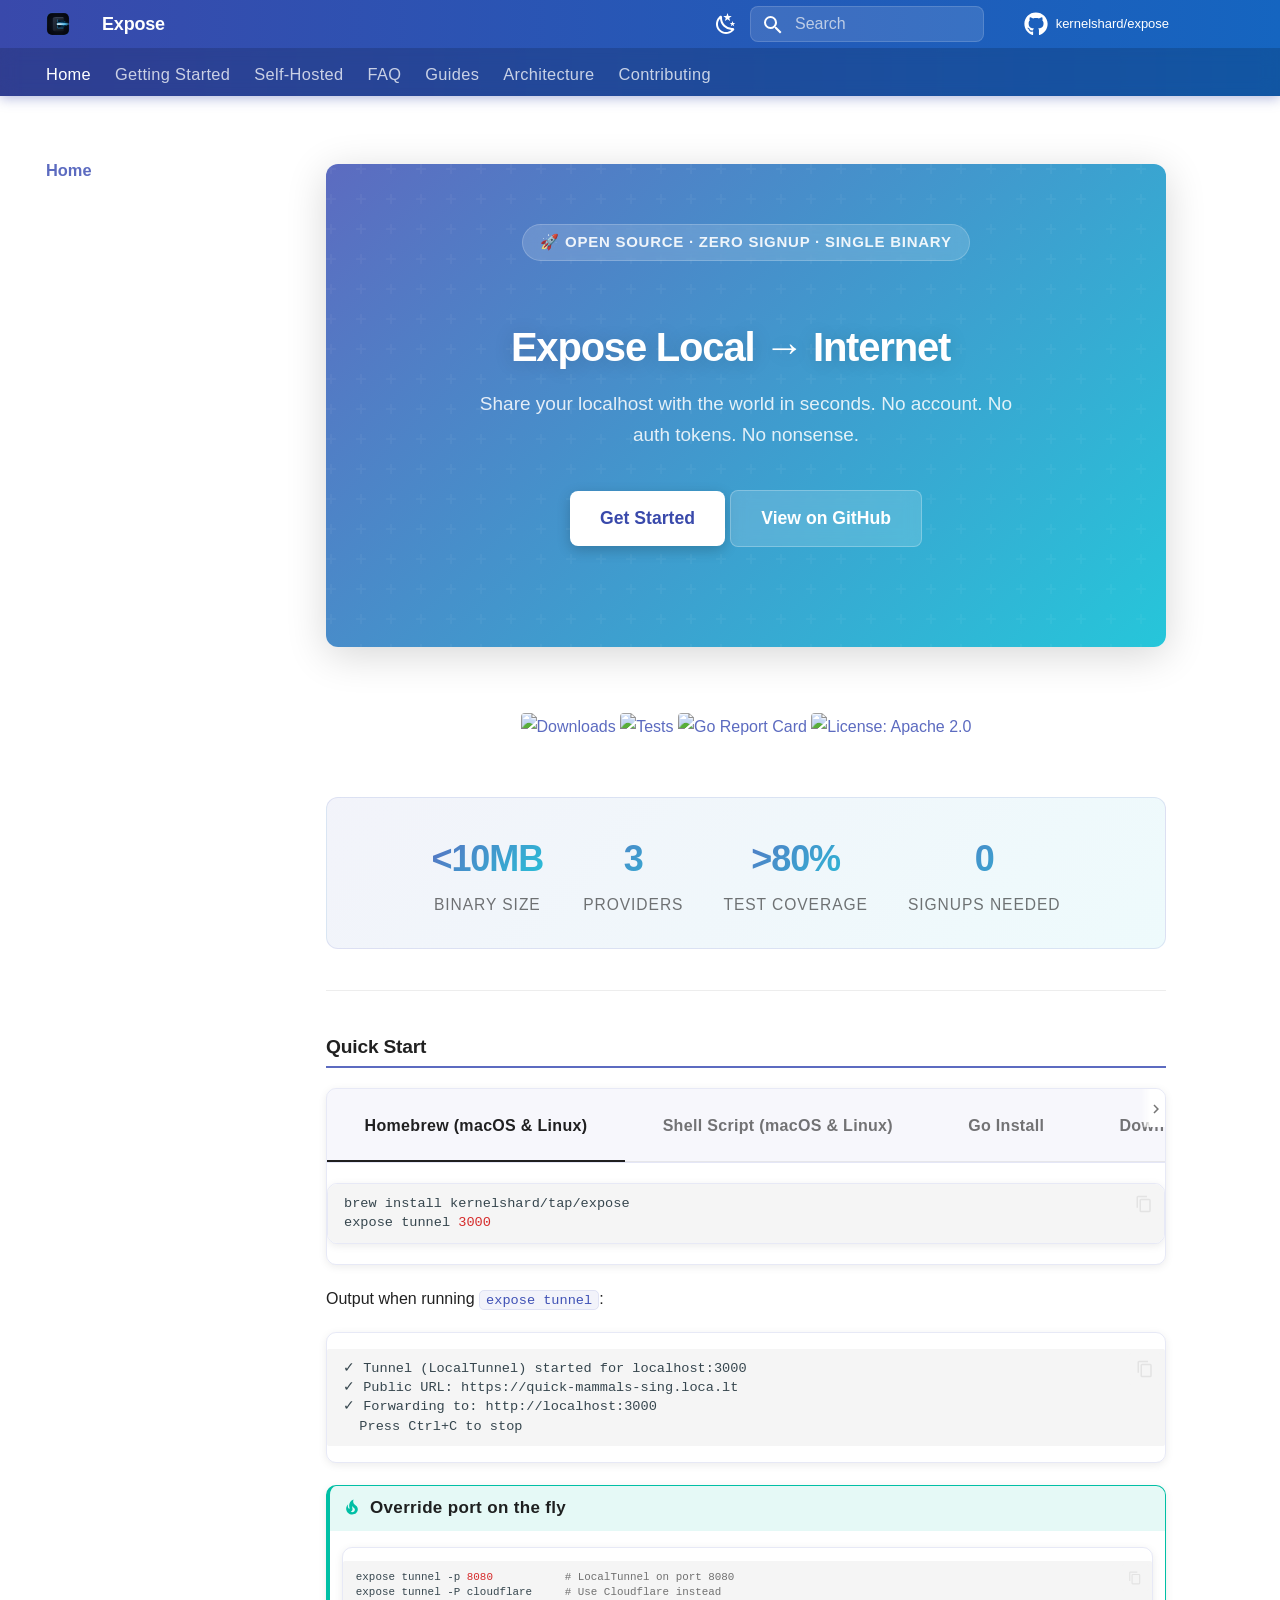
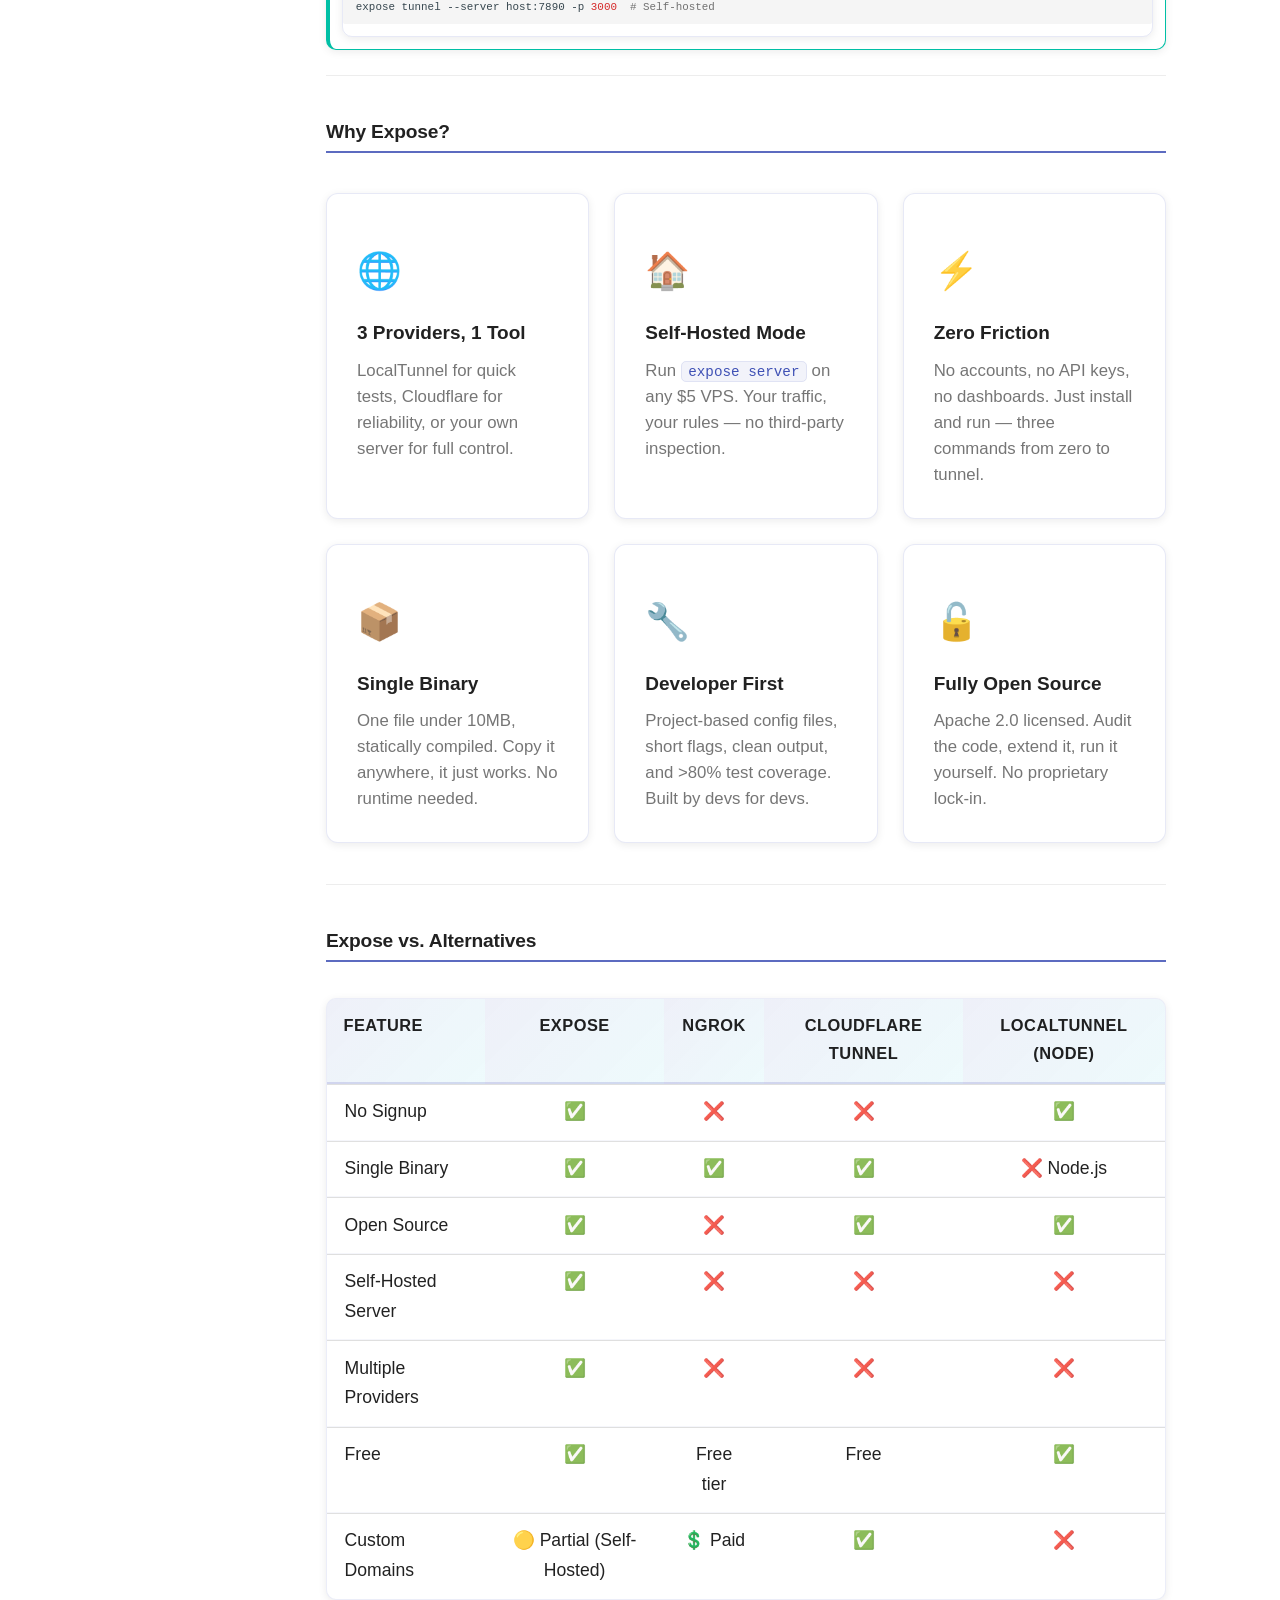
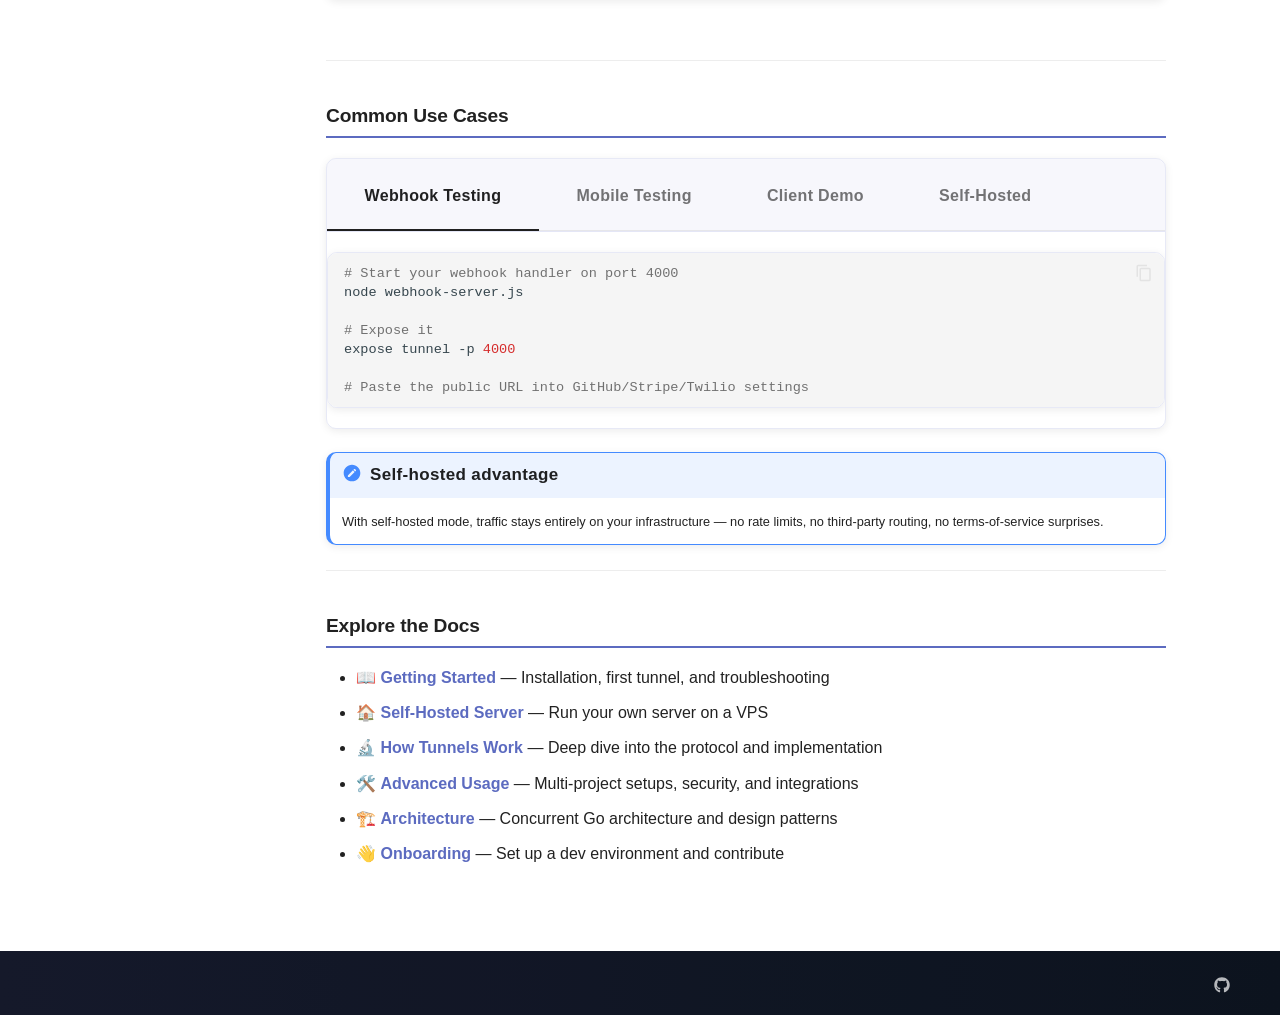
==== commit 87f1273f: "Deployed 85187a7 with MkDocs version: 1.6.1" ====
--- a/index.html
+++ b/index.html
@@ -1279,13 +1279,15 @@
 </span></code></pre></div>
 </div>
 <div class="tabbed-block">
-<div class="language-bash highlight"><pre><span></span><code><span id="__span-10-1"><a id="__codelineno-10-1" name="__codelineno-10-1" href="#__codelineno-10-1"></a><span class="c1"># 1. One-time setup on your VPS</span>
-</span><span id="__span-10-2"><a id="__codelineno-10-2" name="__codelineno-10-2" href="#__codelineno-10-2"></a>expose<span class="w"> </span>server<span class="w"> </span>--domain<span class="o">=</span>tunnel.mysite.com<span class="w"> </span><span class="se">\</span>
-</span><span id="__span-10-3"><a id="__codelineno-10-3" name="__codelineno-10-3" href="#__codelineno-10-3"></a><span class="w">              </span>--control-port<span class="o">=</span><span class="m">7890</span><span class="w"> </span><span class="se">\</span>
-</span><span id="__span-10-4"><a id="__codelineno-10-4" name="__codelineno-10-4" href="#__codelineno-10-4"></a><span class="w">              </span>--public-port<span class="o">=</span><span class="m">8080</span>
-</span><span id="__span-10-5"><a id="__codelineno-10-5" name="__codelineno-10-5" href="#__codelineno-10-5"></a>
-</span><span id="__span-10-6"><a id="__codelineno-10-6" name="__codelineno-10-6" href="#__codelineno-10-6"></a><span class="c1"># 2. Connect from anywhere</span>
-</span><span id="__span-10-7"><a id="__codelineno-10-7" name="__codelineno-10-7" href="#__codelineno-10-7"></a>expose<span class="w"> </span>tunnel<span class="w"> </span>--server<span class="o">=</span>tunnel.mysite.com:7890<span class="w"> </span>-p<span class="w"> </span><span class="m">3000</span>
+<div class="language-bash highlight"><pre><span></span><code><span id="__span-10-1"><a id="__codelineno-10-1" name="__codelineno-10-1" href="#__codelineno-10-1"></a><span class="c1"># 1. Turnkey setup on your VPS (Docker Compose + Caddy Auto-TLS)</span>
+</span><span id="__span-10-2"><a id="__codelineno-10-2" name="__codelineno-10-2" href="#__codelineno-10-2"></a>git<span class="w"> </span>clone<span class="w"> </span>https://github.com/kernelshard/expose.git<span class="w"> </span><span class="o">&amp;&amp;</span><span class="w"> </span><span class="nb">cd</span><span class="w"> </span>expose/deploy
+</span><span id="__span-10-3"><a id="__codelineno-10-3" name="__codelineno-10-3" href="#__codelineno-10-3"></a>cp<span class="w"> </span>.env.example<span class="w"> </span>.env<span class="w"> </span><span class="o">&amp;&amp;</span><span class="w"> </span>docker<span class="w"> </span>compose<span class="w"> </span>up<span class="w"> </span>-d
+</span><span id="__span-10-4"><a id="__codelineno-10-4" name="__codelineno-10-4" href="#__codelineno-10-4"></a>
+</span><span id="__span-10-5"><a id="__codelineno-10-5" name="__codelineno-10-5" href="#__codelineno-10-5"></a><span class="c1"># Or run the standalone binary:</span>
+</span><span id="__span-10-6"><a id="__codelineno-10-6" name="__codelineno-10-6" href="#__codelineno-10-6"></a><span class="c1"># expose server --domain=tunnel.mysite.com --control-port=7890 --public-port=8080</span>
+</span><span id="__span-10-7"><a id="__codelineno-10-7" name="__codelineno-10-7" href="#__codelineno-10-7"></a>
+</span><span id="__span-10-8"><a id="__codelineno-10-8" name="__codelineno-10-8" href="#__codelineno-10-8"></a><span class="c1"># 2. Connect from anywhere</span>
+</span><span id="__span-10-9"><a id="__codelineno-10-9" name="__codelineno-10-9" href="#__codelineno-10-9"></a>expose<span class="w"> </span>tunnel<span class="w"> </span>--server<span class="o">=</span>tunnel.mysite.com:7890<span class="w"> </span>-p<span class="w"> </span><span class="m">3000</span>
 </span></code></pre></div>
 </div>
 </div>
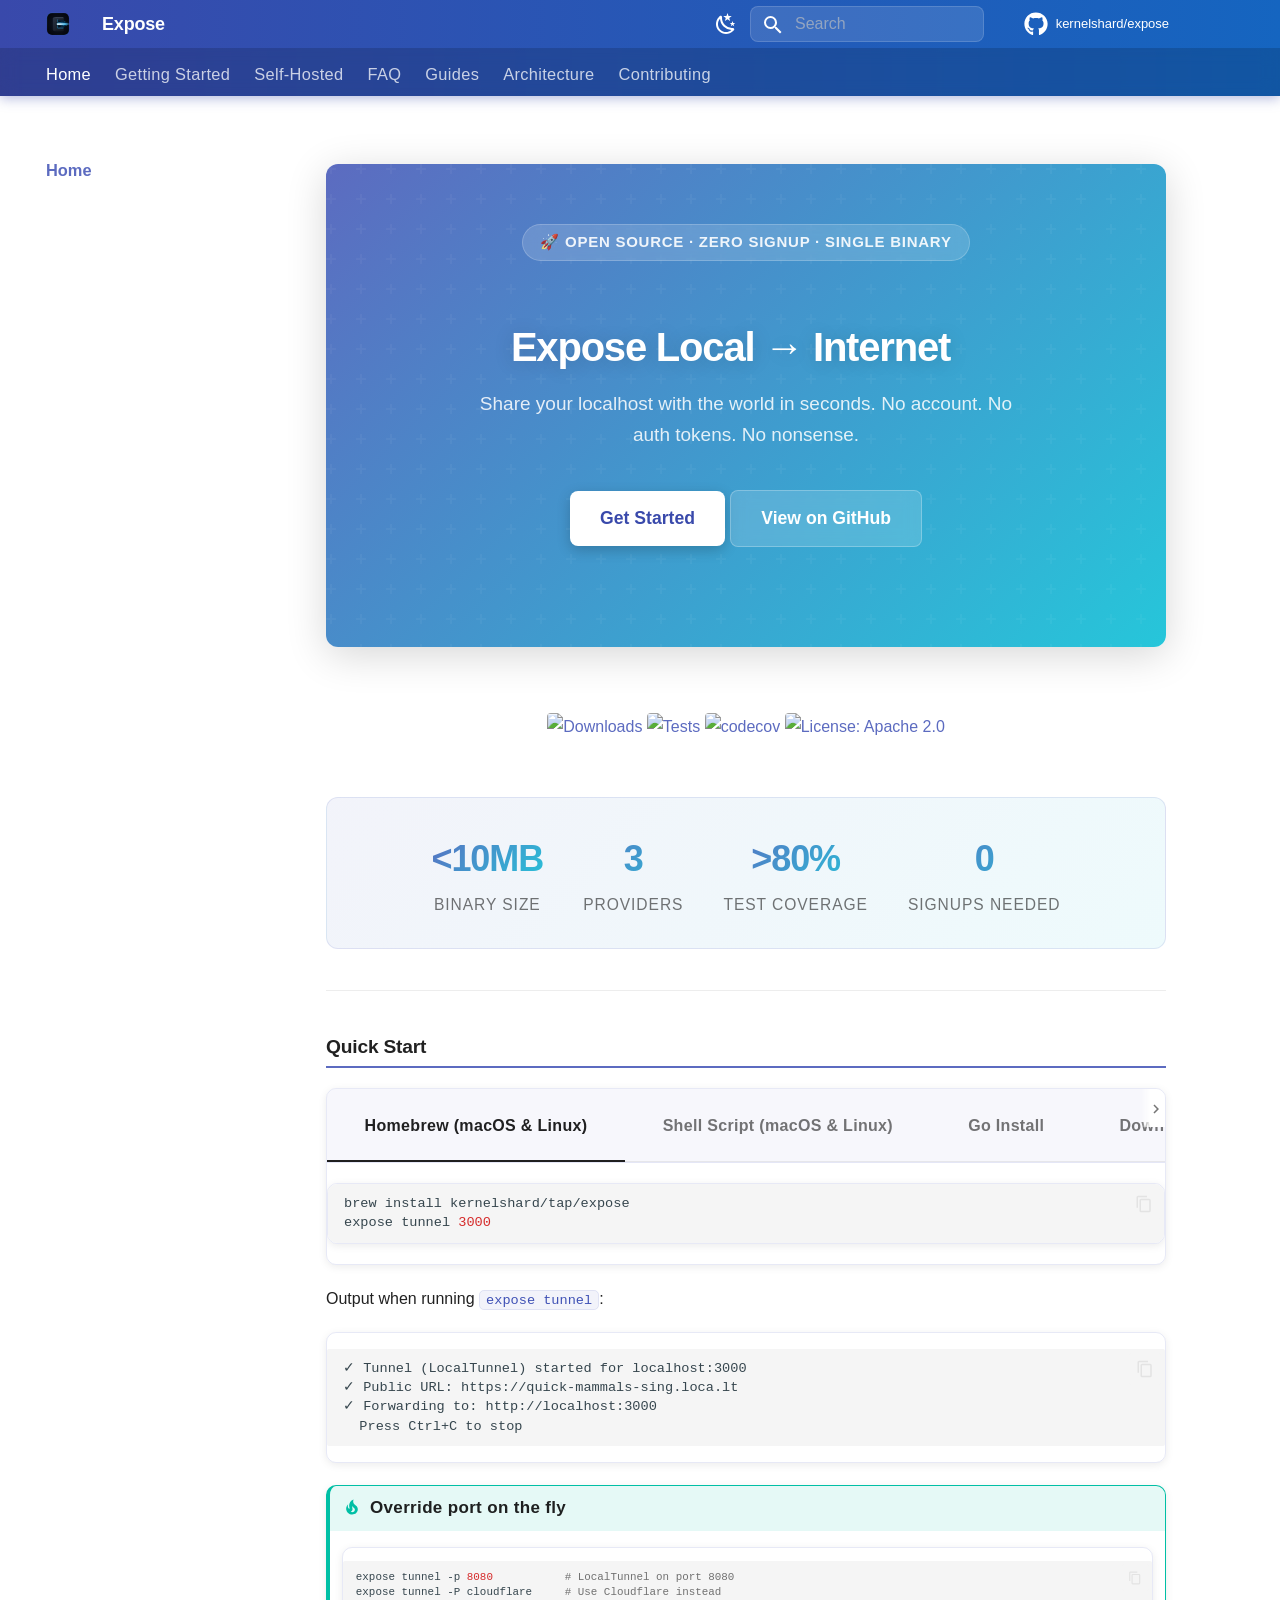
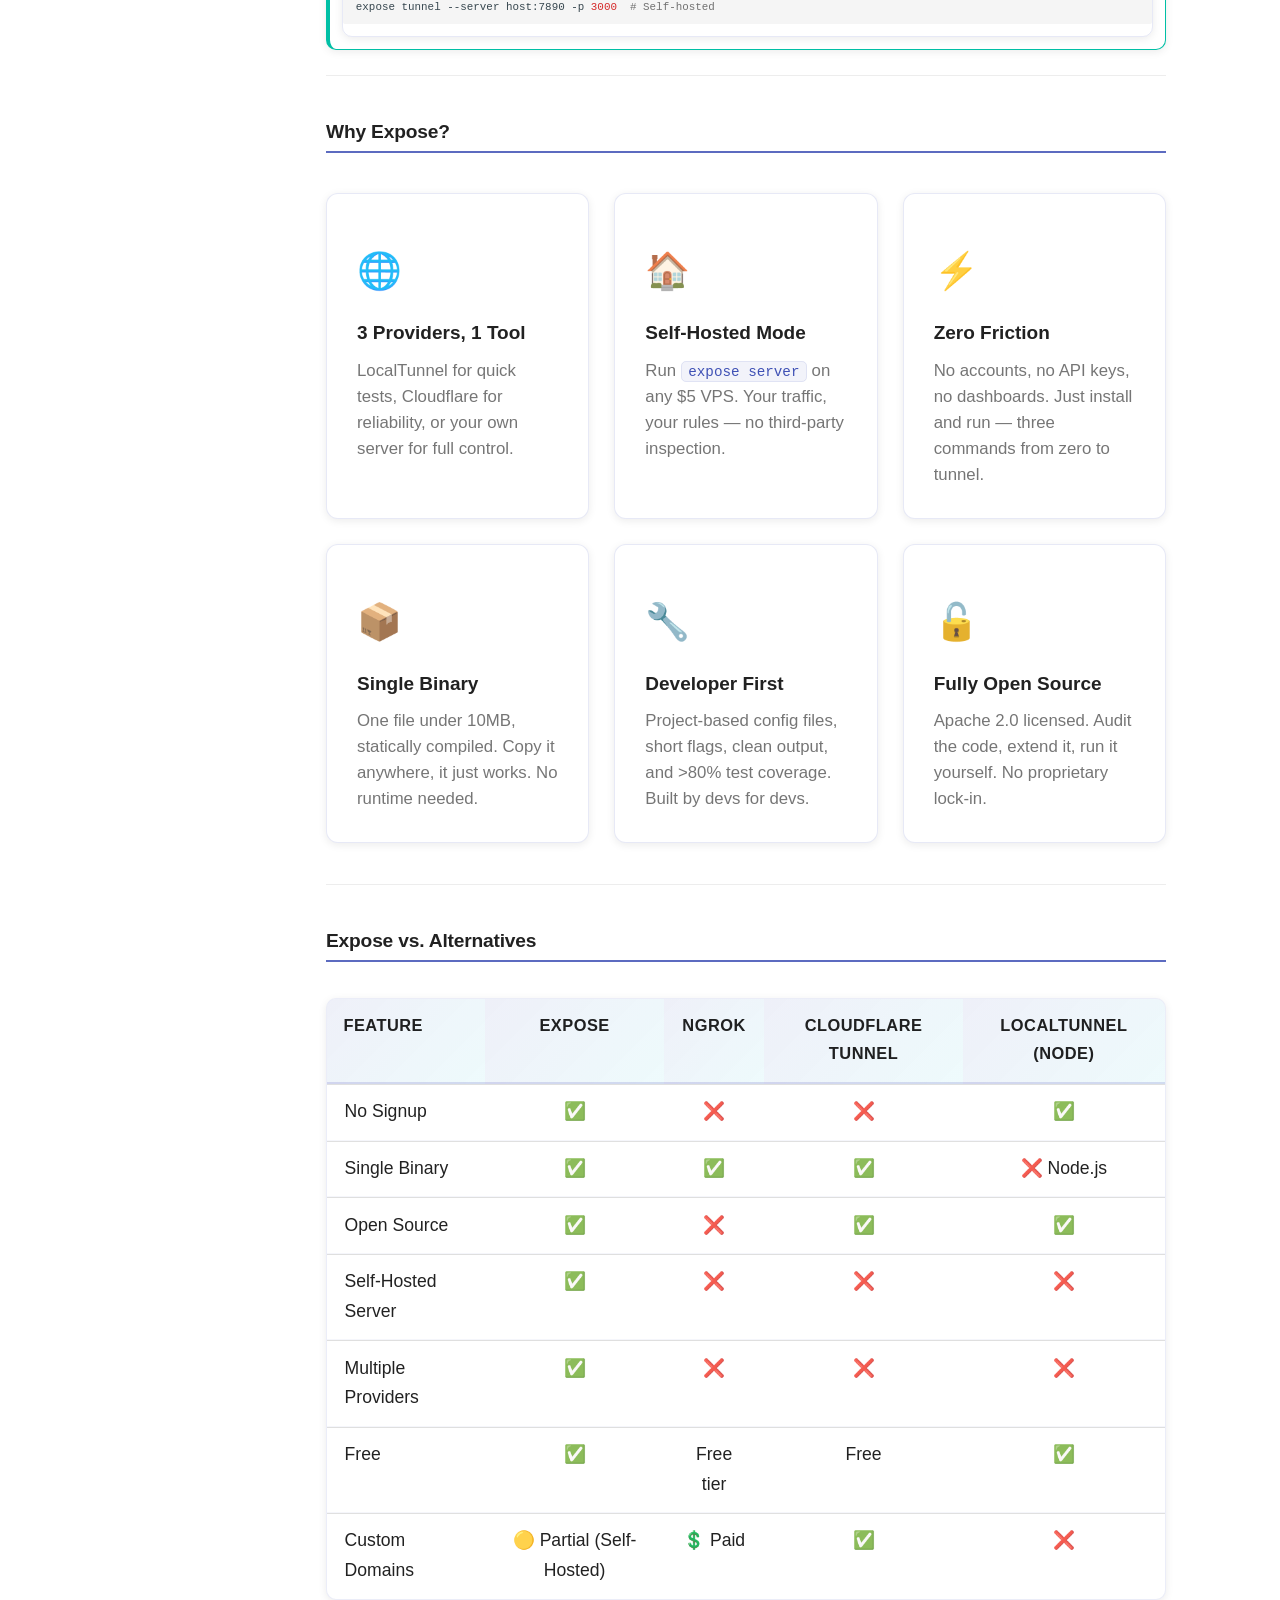
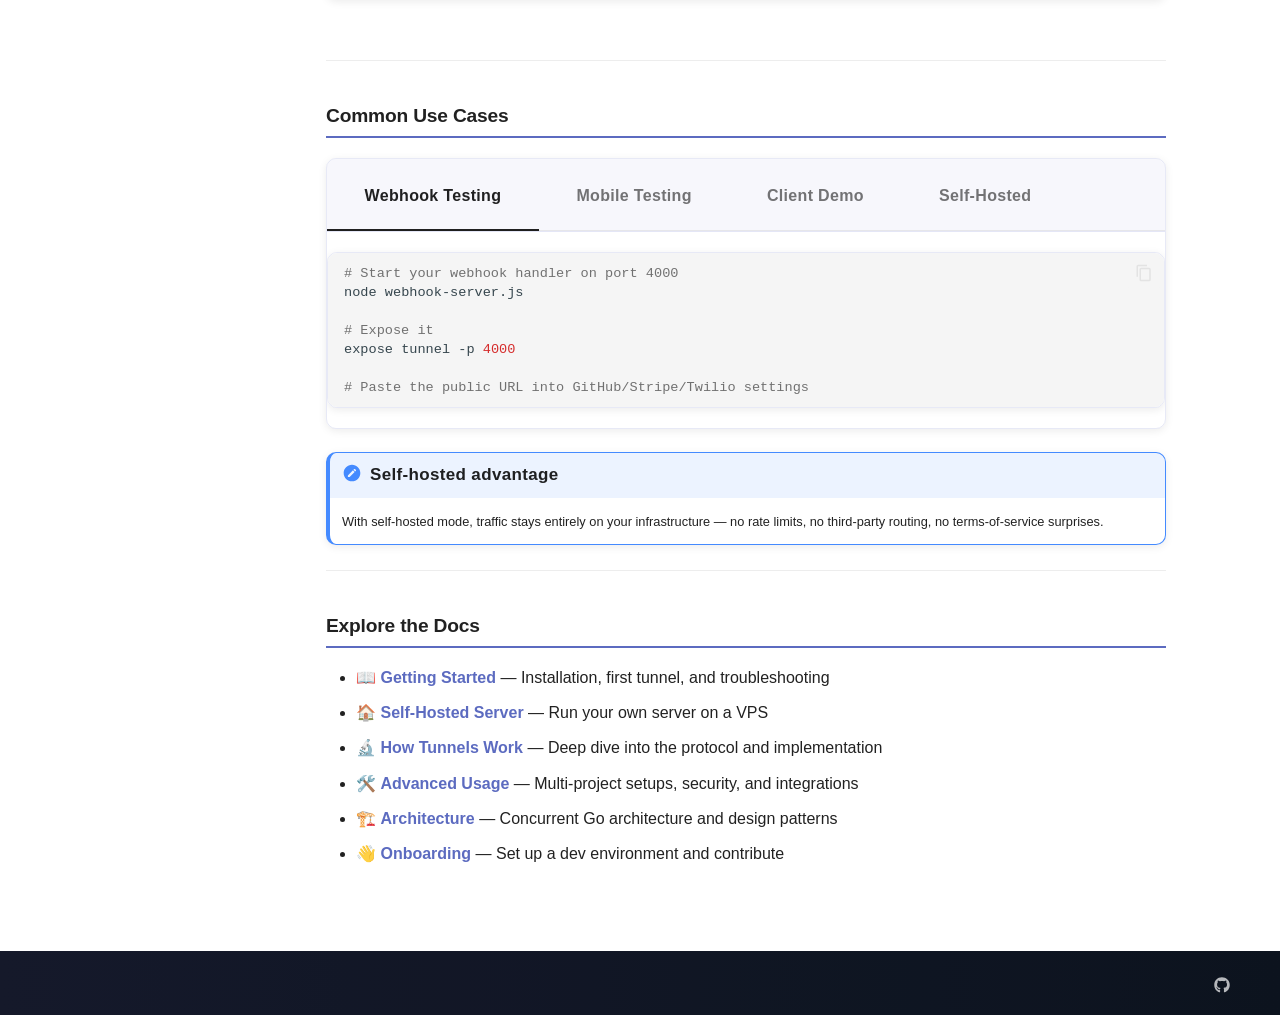
==== commit 2bf1196f: "Deployed 38bb94c with MkDocs version: 1.6.1" ====
--- a/index.html
+++ b/index.html
@@ -1080,7 +1080,7 @@
 <div class="expose-badges">
 <p><a href="https://github.com/kernelshard/expose/releases"><img alt="Downloads" src="https://img.shields.io/github/downloads/kernelshard/expose/total?color=5C6BC0&amp;logo=github&amp;labelColor=1a1f35&amp;style=flat-square" /></a>
 <a href="https://github.com/kernelshard/expose/actions/workflows/test.yml"><img alt="Tests" src="https://img.shields.io/github/actions/workflow/status/kernelshard/expose/test.yml?label=tests&amp;style=flat-square&amp;labelColor=1a1f35&amp;color=26C6DA" /></a>
-<a href="https://goreportcard.com/report/github.com/kernelshard/expose"><img alt="Go Report Card" src="https://goreportcard.com/badge/github.com/kernelshard/expose" /></a>
+<a href="https://codecov.io/gh/kernelshard/expose"><img alt="codecov" src="https://codecov.io/gh/kernelshard/expose/graph/badge.svg" /></a>
 <a href="https://github.com/kernelshard/expose/blob/main/LICENSE"><img alt="License: Apache 2.0" src="https://img.shields.io/badge/License-Apache_2.0-5C6BC0.svg?style=flat-square&amp;labelColor=1a1f35" /></a></p>
 </div>
 <div class="expose-stats">
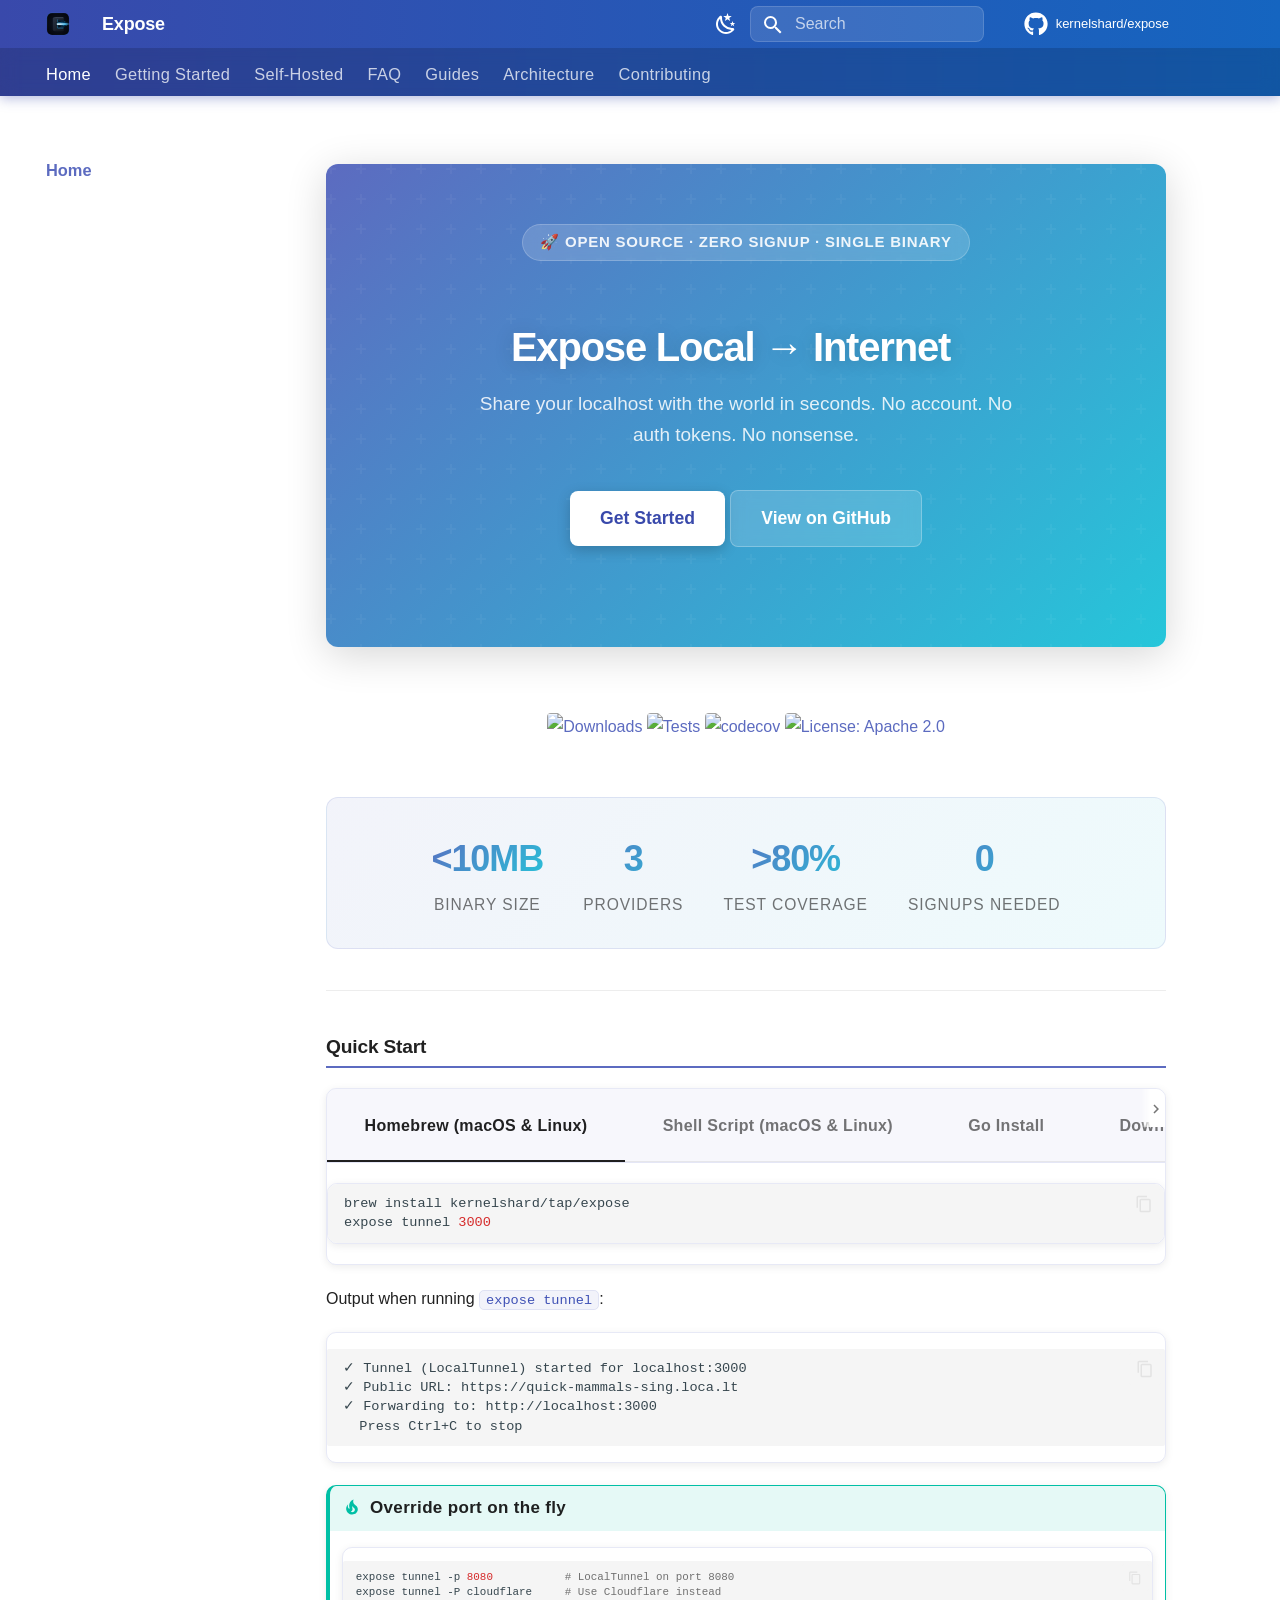
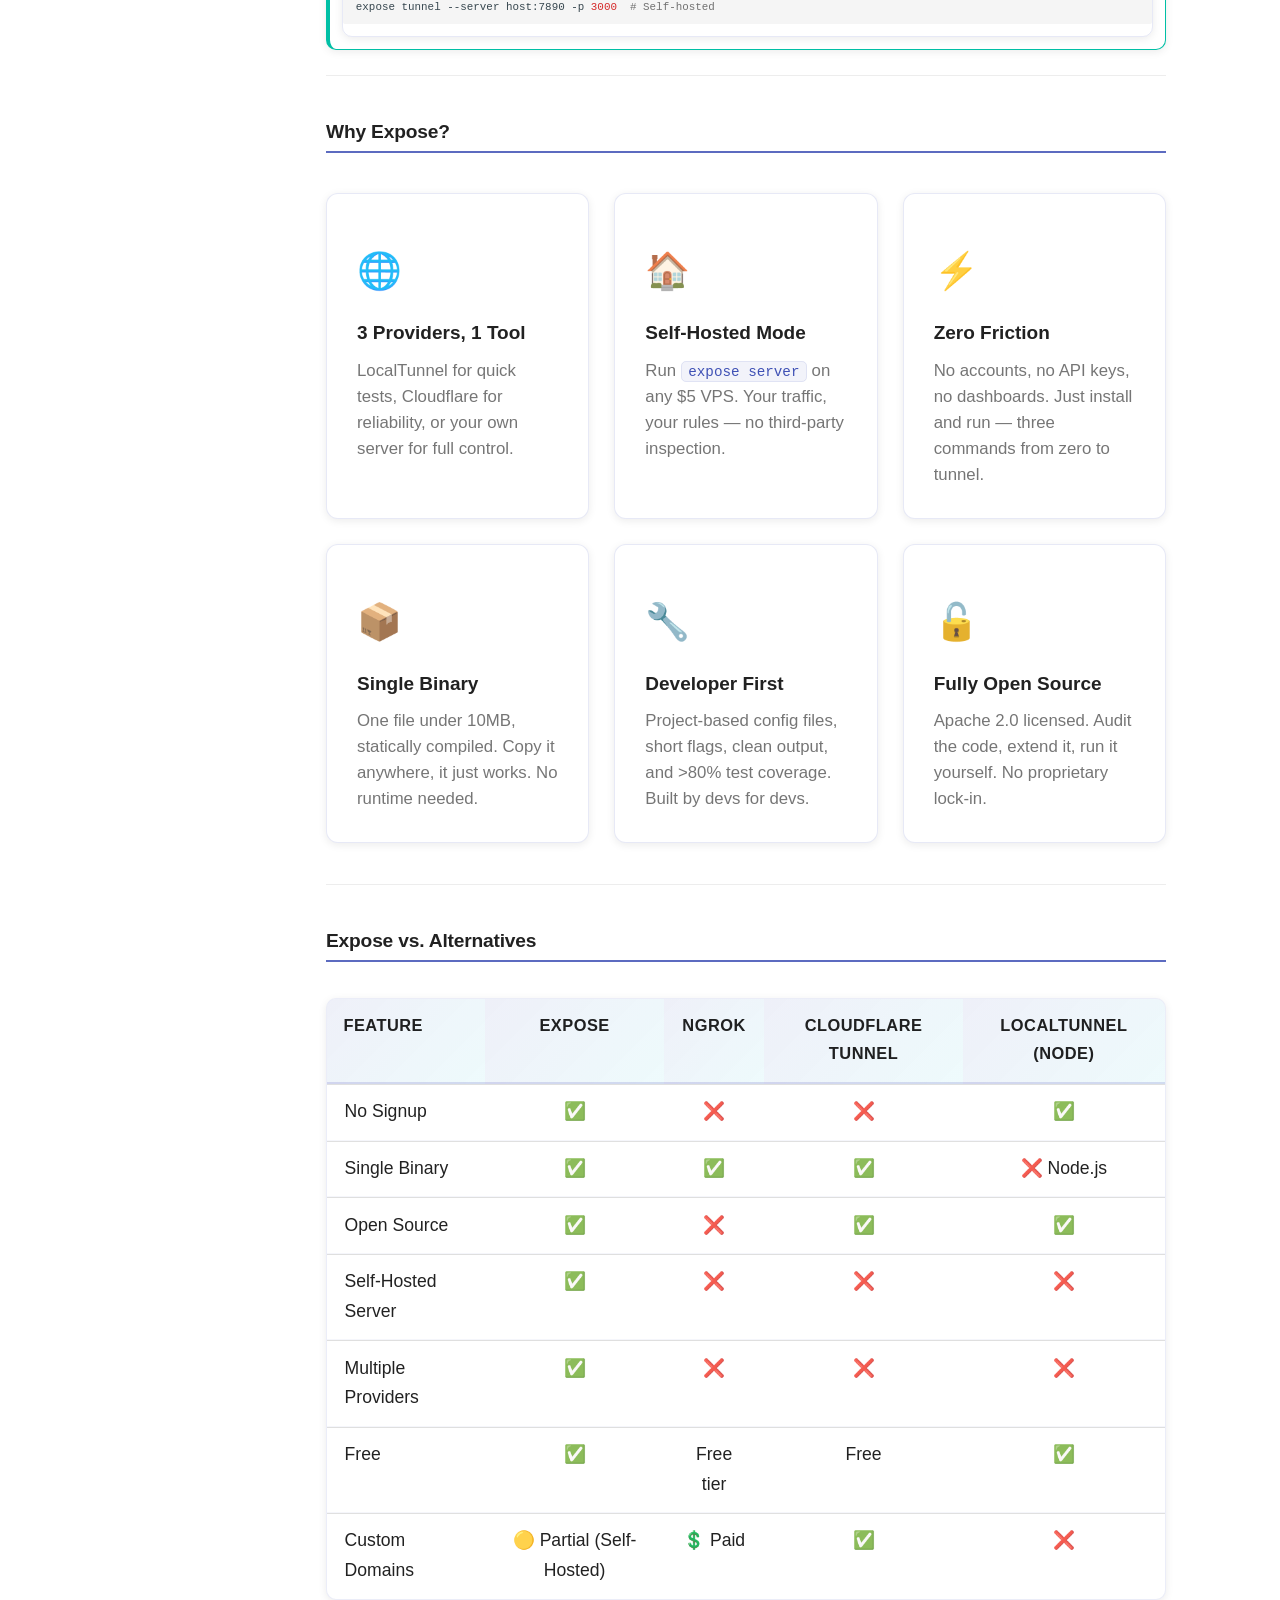
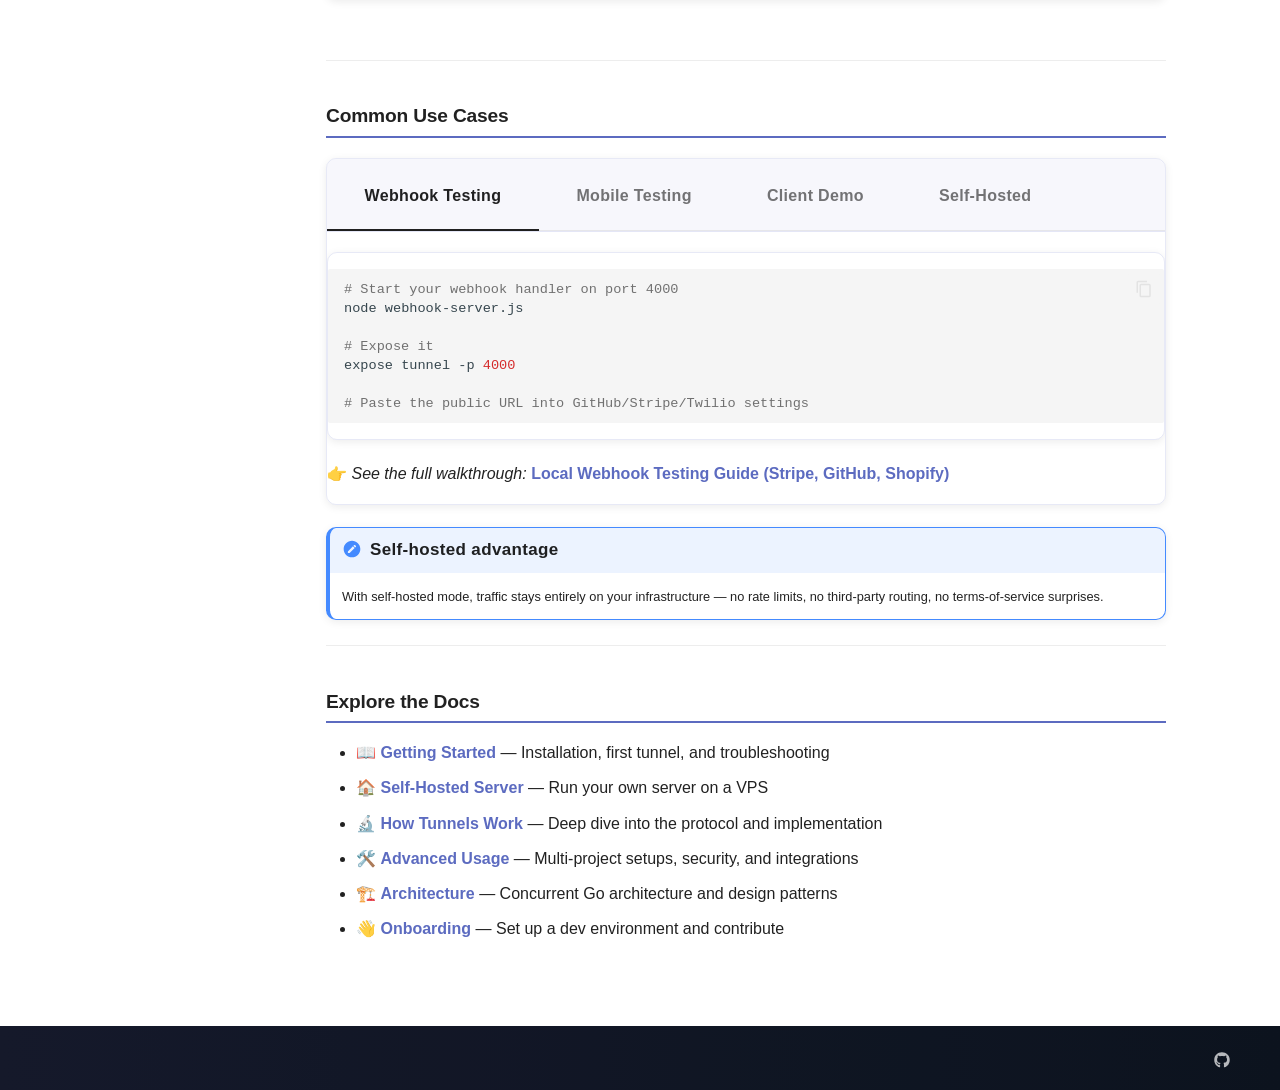
==== commit 4896ecd2: "Deployed 3e55cab with MkDocs version: 1.6.1" ====
--- a/index.html
+++ b/index.html
@@ -23,7 +23,7 @@
       
       
       <link rel="icon" href="assets/images/favicon.png">
-      <meta name="generator" content="mkdocs-1.6.1, mkdocs-material-9.8.0">
+      <meta name="generator" content="mkdocs-1.6.1, mkdocs-material-9.8.1">
     
     
       
@@ -363,7 +363,7 @@
     
     
       <li class="md-tabs__item">
-        <a href="TUTORIAL.html" class="md-tabs__link">
+        <a href="guides/local-webhook-testing.html" class="md-tabs__link">
           
   
   
@@ -695,6 +695,8 @@
       
         
       
+        
+      
     
     
     
@@ -739,6 +741,34 @@
 
           </label>
           <ul class="md-nav__list" data-md-scrollfix>
+            
+              
+                
+  
+  
+  
+  
+    <li class="md-nav__item">
+      <a href="guides/local-webhook-testing.html" class="md-nav__link">
+        
+  
+  
+  <span class="md-ellipsis">
+    
+  
+    Local Webhook Testing
+  
+
+    
+  </span>
+  
+  
+
+      </a>
+    </li>
+  
+
+              
             
               
                 
@@ -1251,7 +1281,7 @@
 <div class="tabbed-set tabbed-alternate" data-tabs="2:4"><input checked="checked" id="common-use-cases-webhook-testing" name="__tabbed_2" type="radio" /><input id="common-use-cases-mobile-testing" name="__tabbed_2" type="radio" /><input id="common-use-cases-client-demo" name="__tabbed_2" type="radio" /><input id="common-use-cases-self-hosted" name="__tabbed_2" type="radio" /><div class="tabbed-labels"><label for="common-use-cases-webhook-testing">Webhook Testing</label><label for="common-use-cases-mobile-testing">Mobile Testing</label><label for="common-use-cases-client-demo">Client Demo</label><label for="common-use-cases-self-hosted">Self-Hosted</label></div>
 <div class="tabbed-content">
 <div class="tabbed-block">
-<div class="language-bash highlight"><pre><span></span><code><span id="__span-7-1"><a id="__codelineno-7-1" name="__codelineno-7-1" href="#__codelineno-7-1"></a><span class="c1"># Start your webhook handler on port 4000</span>
+<p><div class="language-bash highlight"><pre><span></span><code><span id="__span-7-1"><a id="__codelineno-7-1" name="__codelineno-7-1" href="#__codelineno-7-1"></a><span class="c1"># Start your webhook handler on port 4000</span>
 </span><span id="__span-7-2"><a id="__codelineno-7-2" name="__codelineno-7-2" href="#__codelineno-7-2"></a>node<span class="w"> </span>webhook-server.js
 </span><span id="__span-7-3"><a id="__codelineno-7-3" name="__codelineno-7-3" href="#__codelineno-7-3"></a>
 </span><span id="__span-7-4"><a id="__codelineno-7-4" name="__codelineno-7-4" href="#__codelineno-7-4"></a><span class="c1"># Expose it</span>
@@ -1259,6 +1289,7 @@
 </span><span id="__span-7-6"><a id="__codelineno-7-6" name="__codelineno-7-6" href="#__codelineno-7-6"></a>
 </span><span id="__span-7-7"><a id="__codelineno-7-7" name="__codelineno-7-7" href="#__codelineno-7-7"></a><span class="c1"># Paste the public URL into GitHub/Stripe/Twilio settings</span>
 </span></code></pre></div>
+👉 <em>See the full walkthrough:</em> <strong><a href="guides/local-webhook-testing.html">Local Webhook Testing Guide (Stripe, GitHub, Shopify)</a></strong></p>
 </div>
 <div class="tabbed-block">
 <div class="language-bash highlight"><pre><span></span><code><span id="__span-8-1"><a id="__codelineno-8-1" name="__codelineno-8-1" href="#__codelineno-8-1"></a><span class="c1"># Start your dev server</span>
@@ -1381,7 +1412,7 @@
       <script id="__config" type="application/json">{"annotate": null, "base": ".", "features": ["navigation.tabs", "navigation.tabs.sticky", "navigation.top", "navigation.instant", "navigation.instant.progress", "navigation.sections", "navigation.path", "navigation.indexes", "toc.follow", "search.highlight", "search.suggest", "search.share", "content.code.annotate", "content.code.copy", "content.tabs.link", "content.tooltips", "announce.dismiss"], "search": "assets/javascripts/workers/search.a7633da7.min.js", "tags": null, "translations": {"clipboard.copied": "Copied to clipboard", "clipboard.copy": "Copy to clipboard", "search.result.more.one": "1 more on this page", "search.result.more.other": "# more on this page", "search.result.none": "No matching documents", "search.result.one": "1 matching document", "search.result.other": "# matching documents", "search.result.placeholder": "Type to start searching", "search.result.term.missing": "Missing", "select.version": "Select version"}, "version": null}</script>
     
     
-      <script src="assets/javascripts/bundle.c21346df.min.js"></script>
+      <script src="assets/javascripts/bundle.a5f9d56c.min.js"></script>
       
     
   </body>
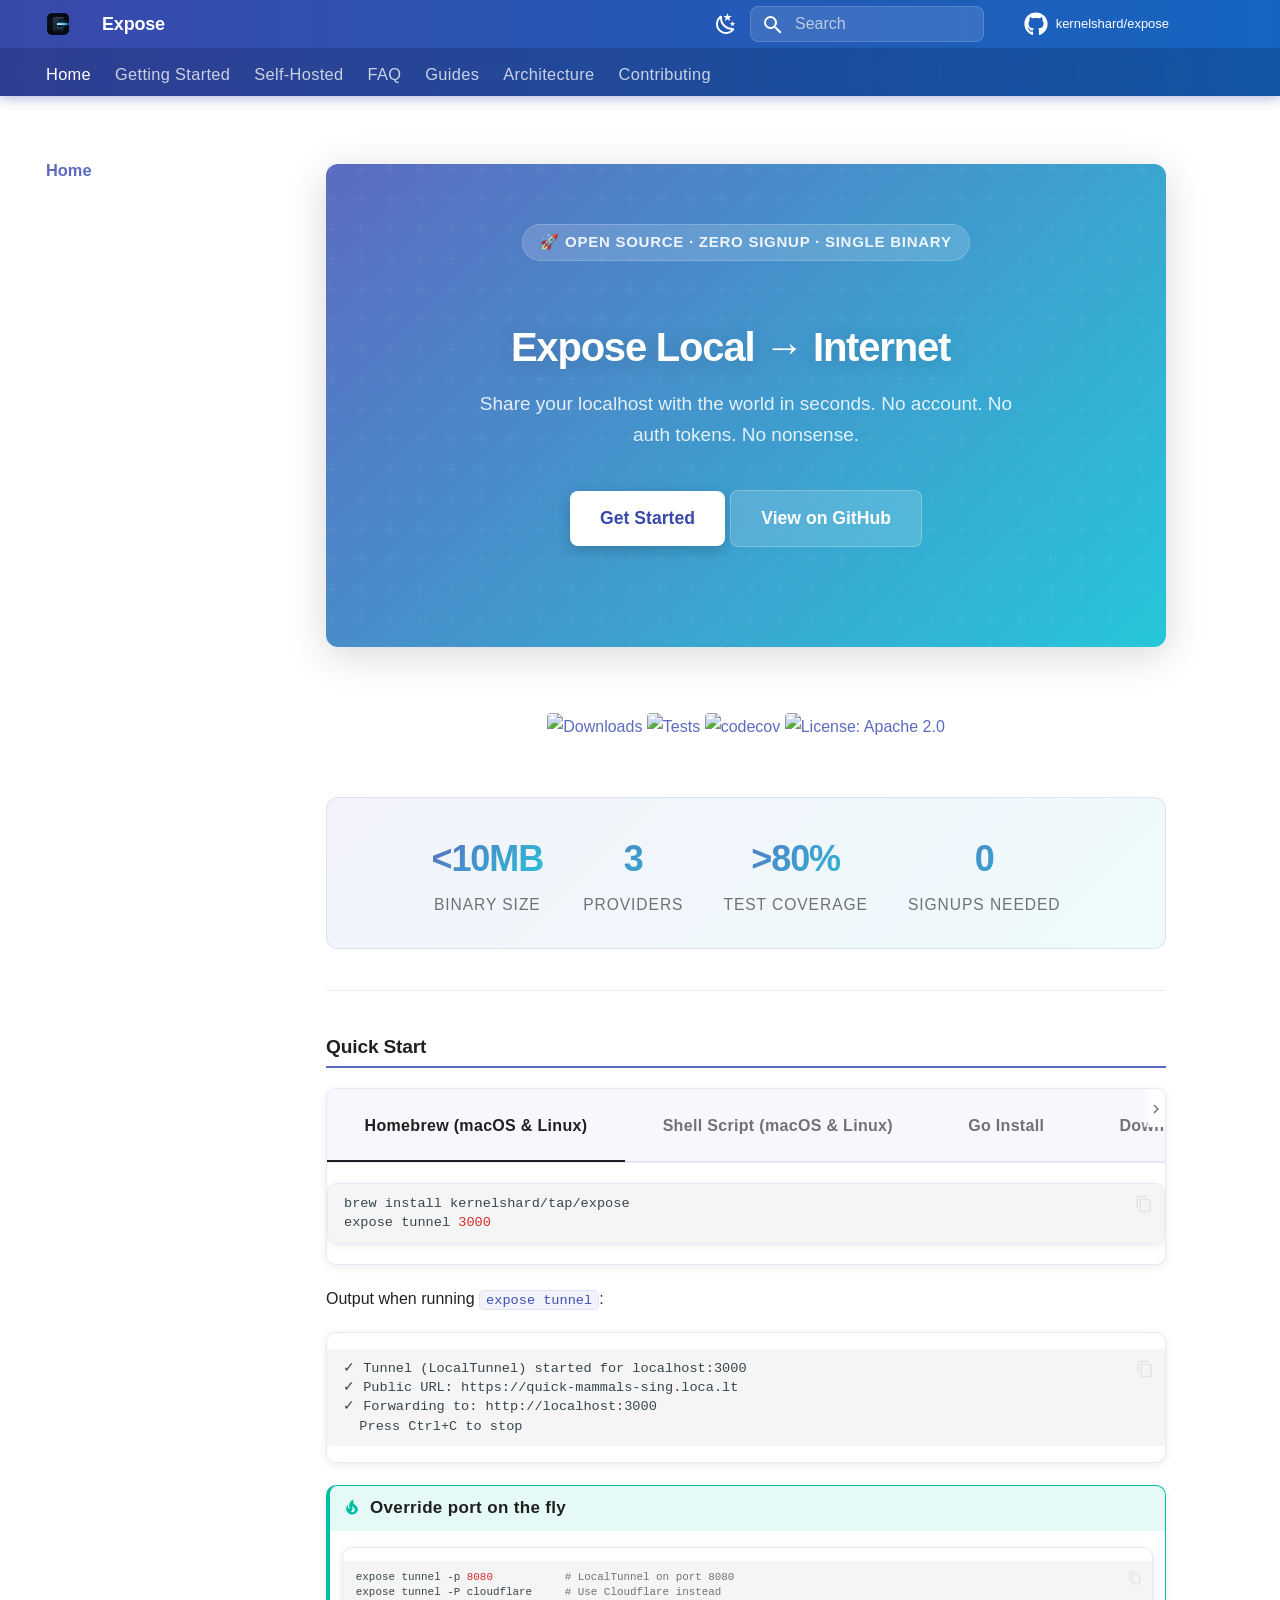
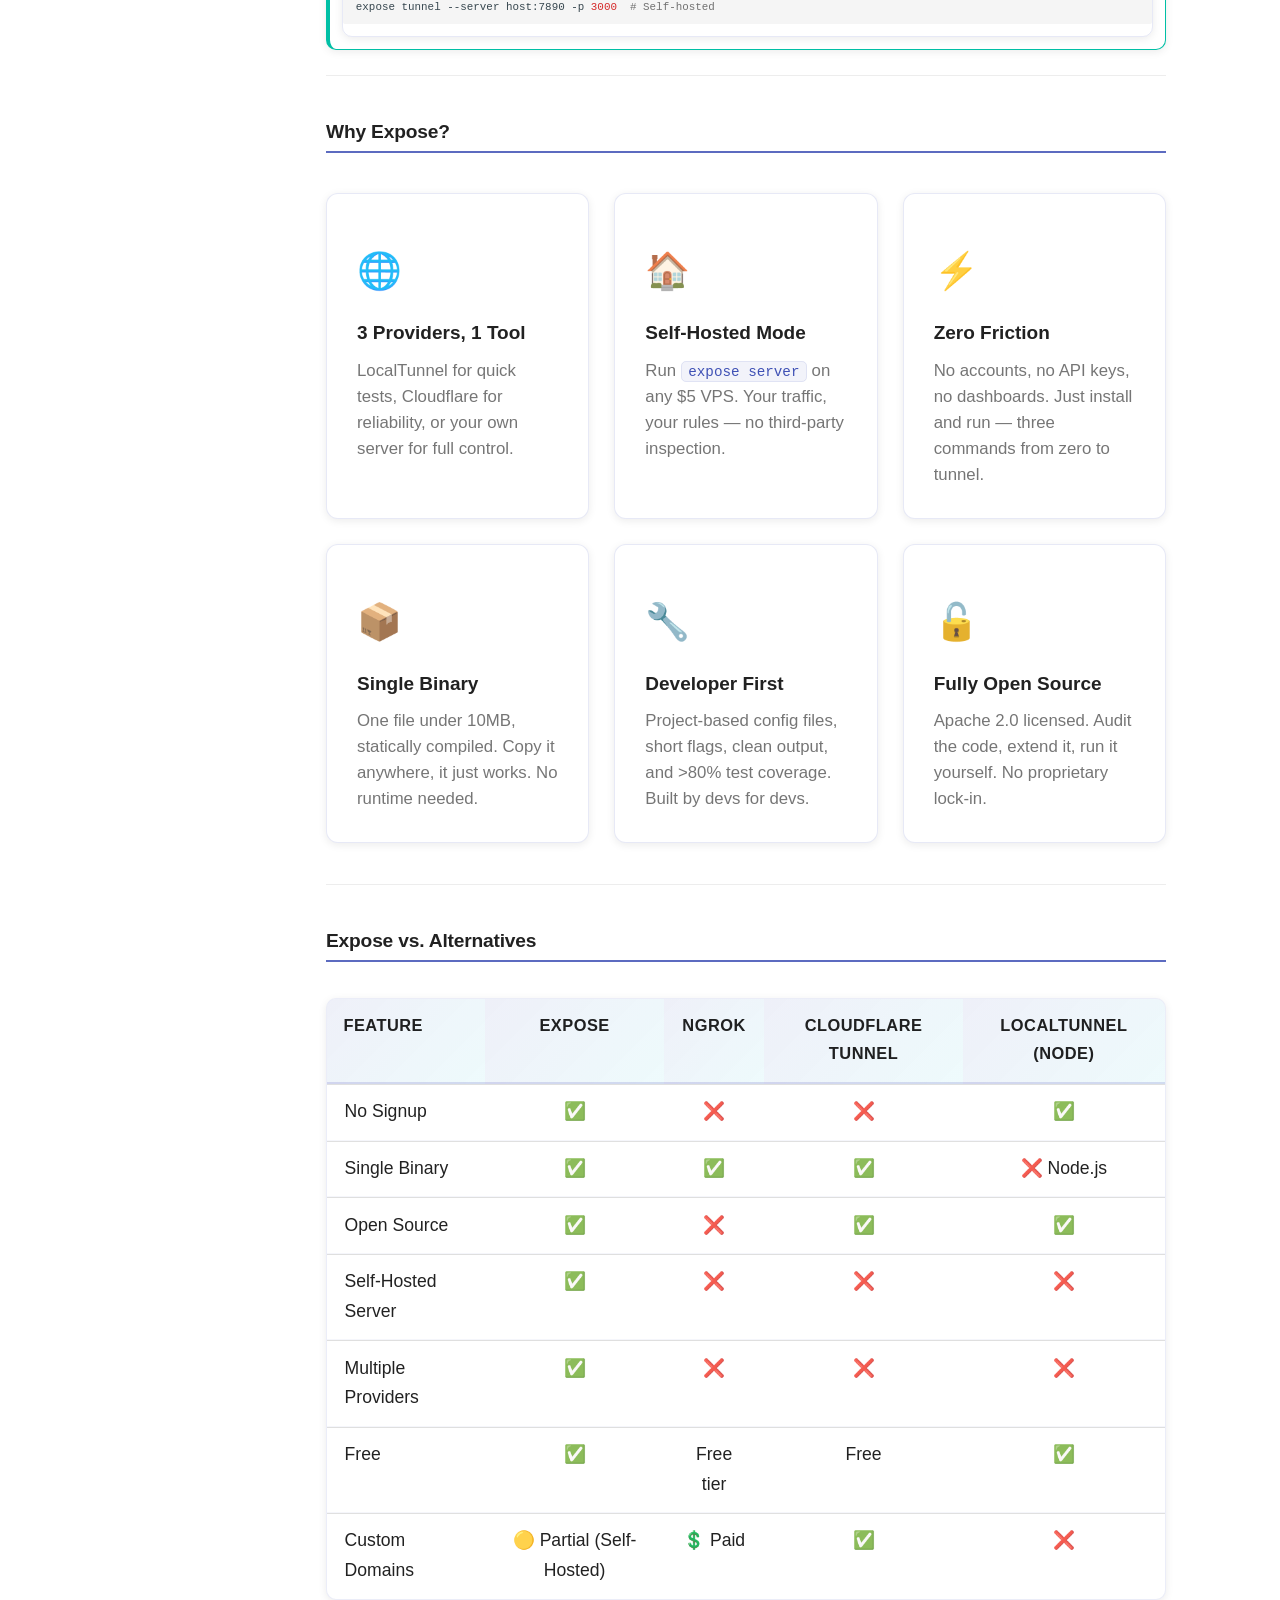
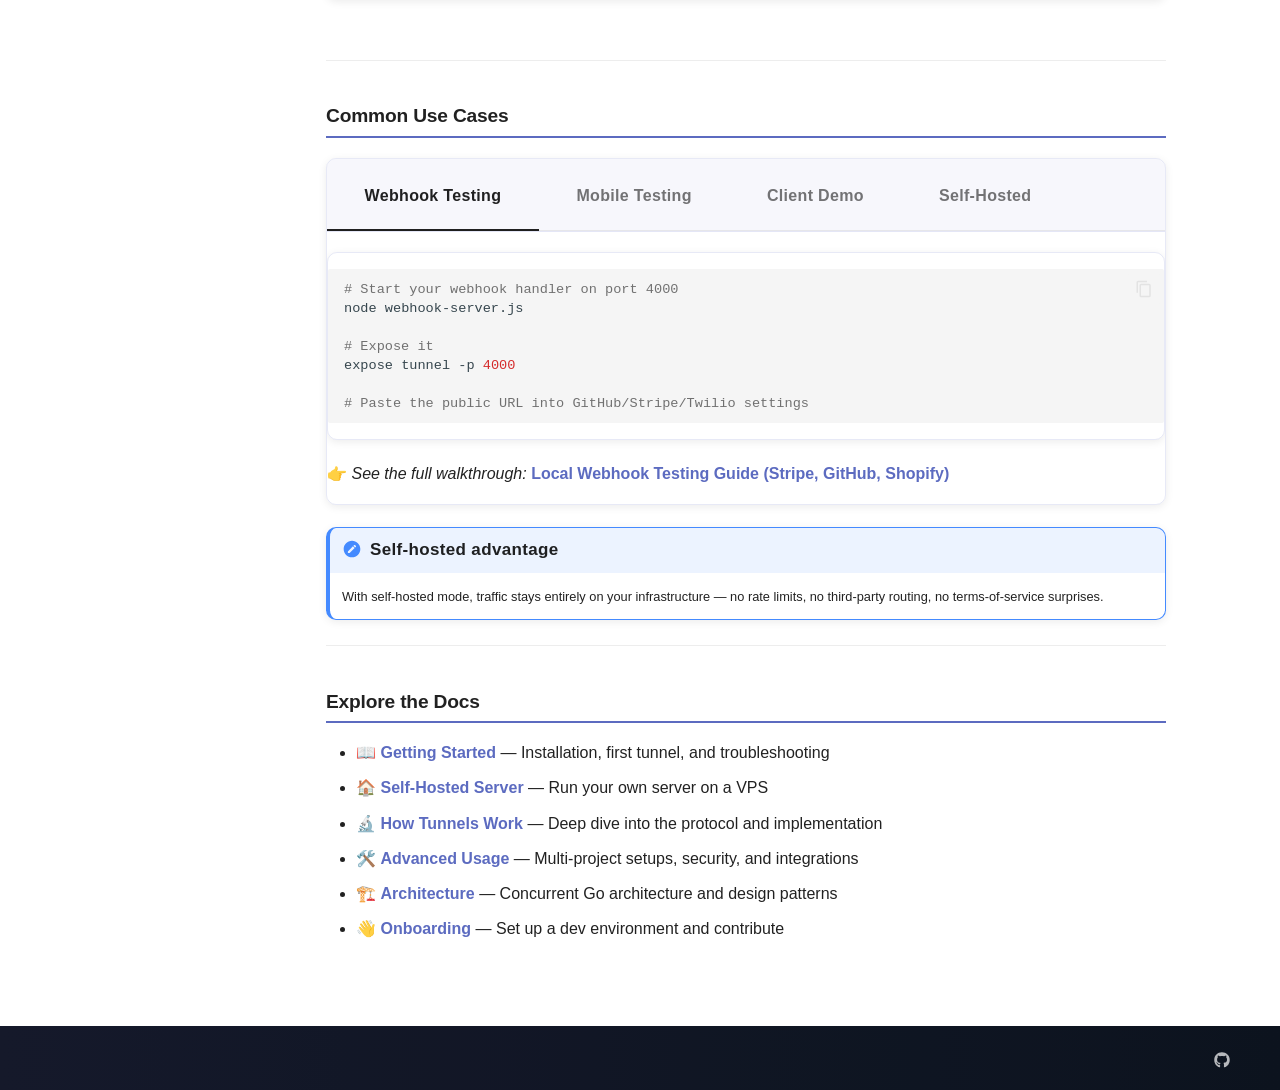
==== commit 3205c379: "Deployed d563fa9 with MkDocs version: 1.6.1" ====
--- a/index.html
+++ b/index.html
@@ -23,7 +23,7 @@
       
       
       <link rel="icon" href="assets/images/favicon.png">
-      <meta name="generator" content="mkdocs-1.6.1, mkdocs-material-9.8.1">
+      <meta name="generator" content="mkdocs-1.6.1, mkdocs-material-9.8.2">
     
     
       
